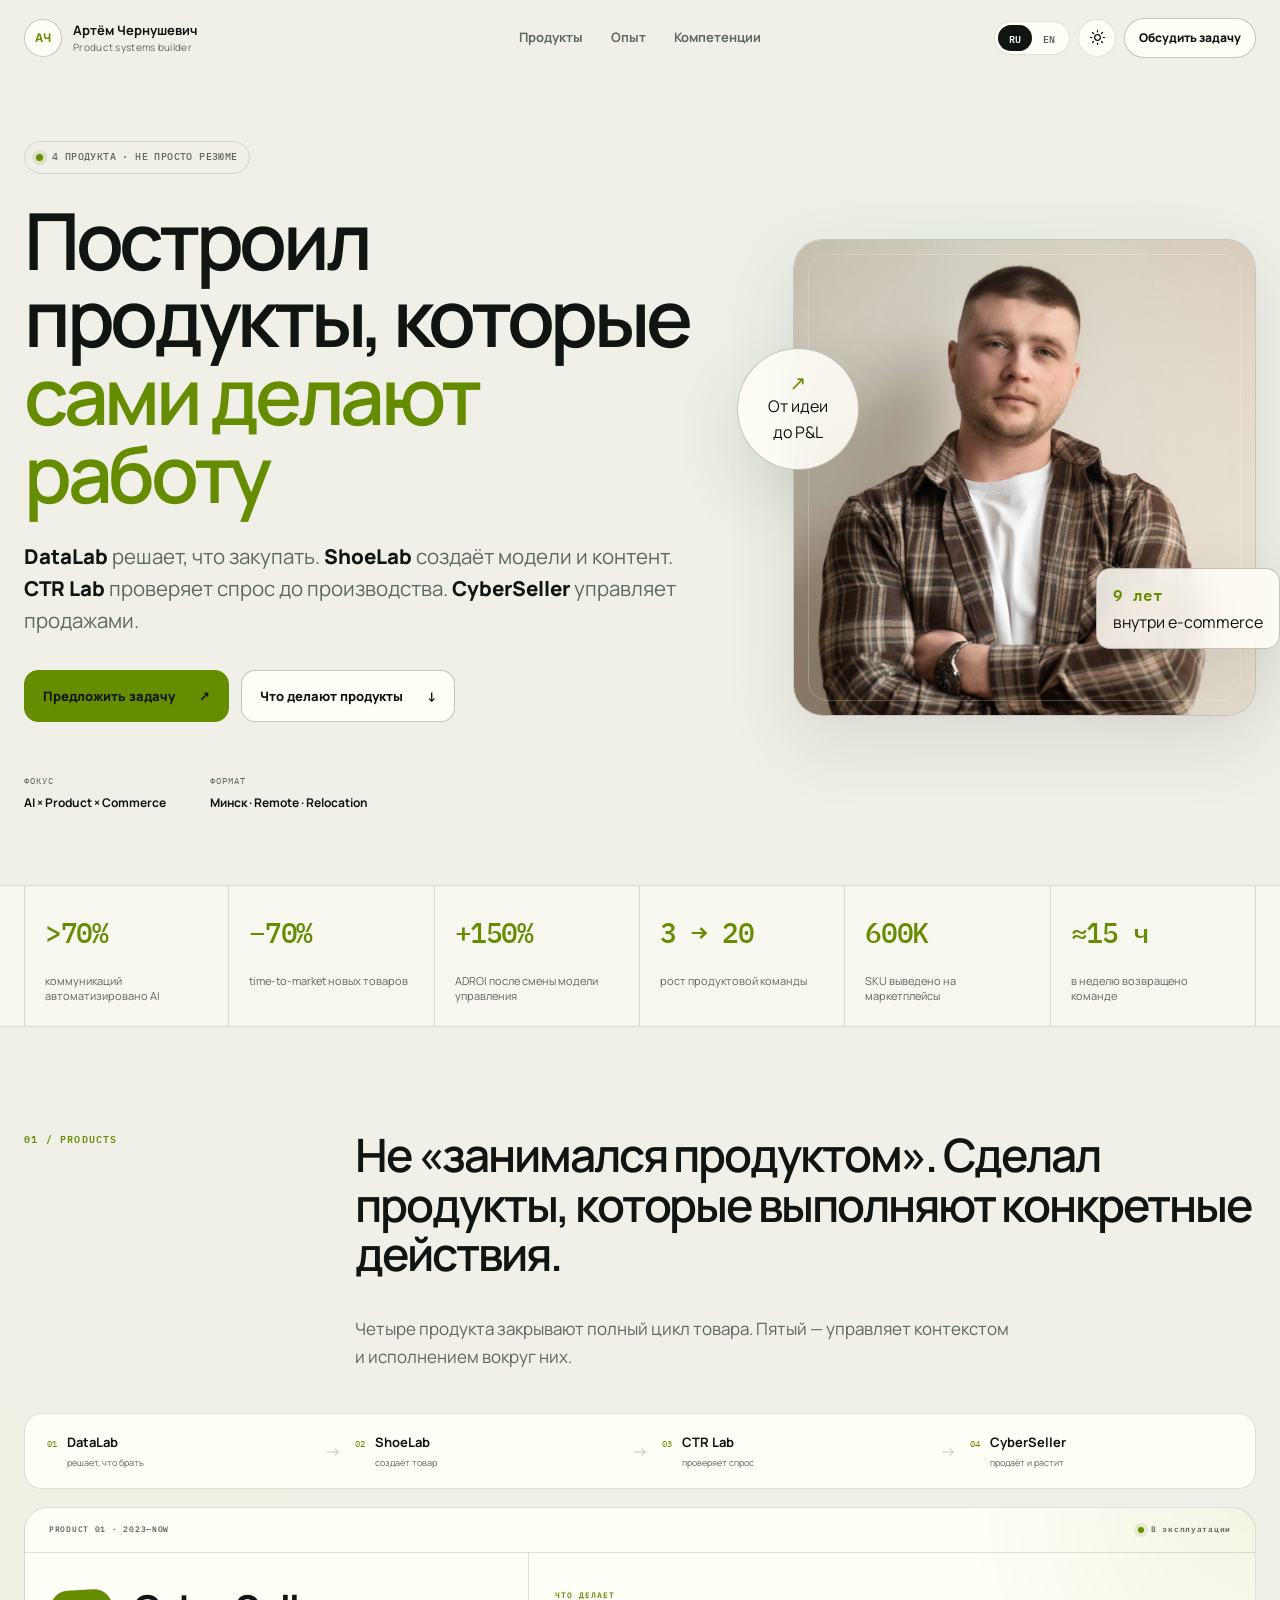
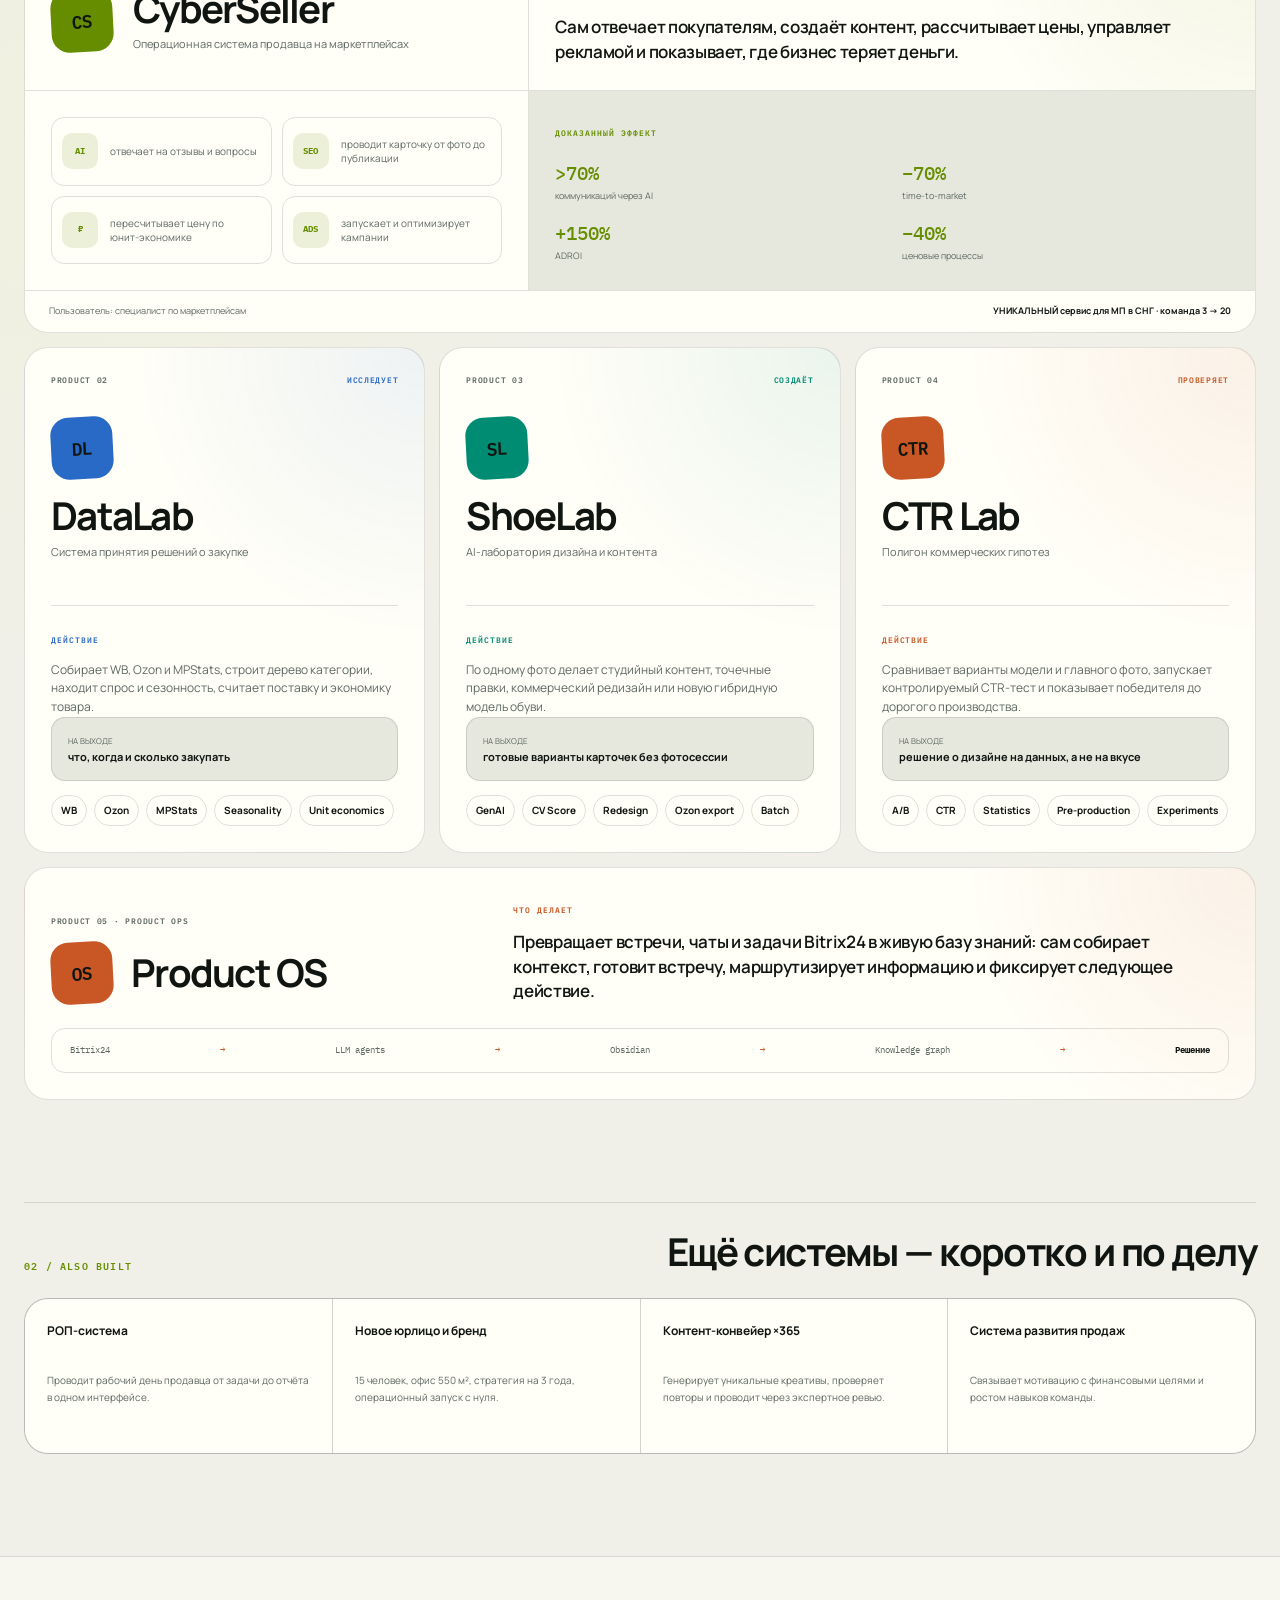
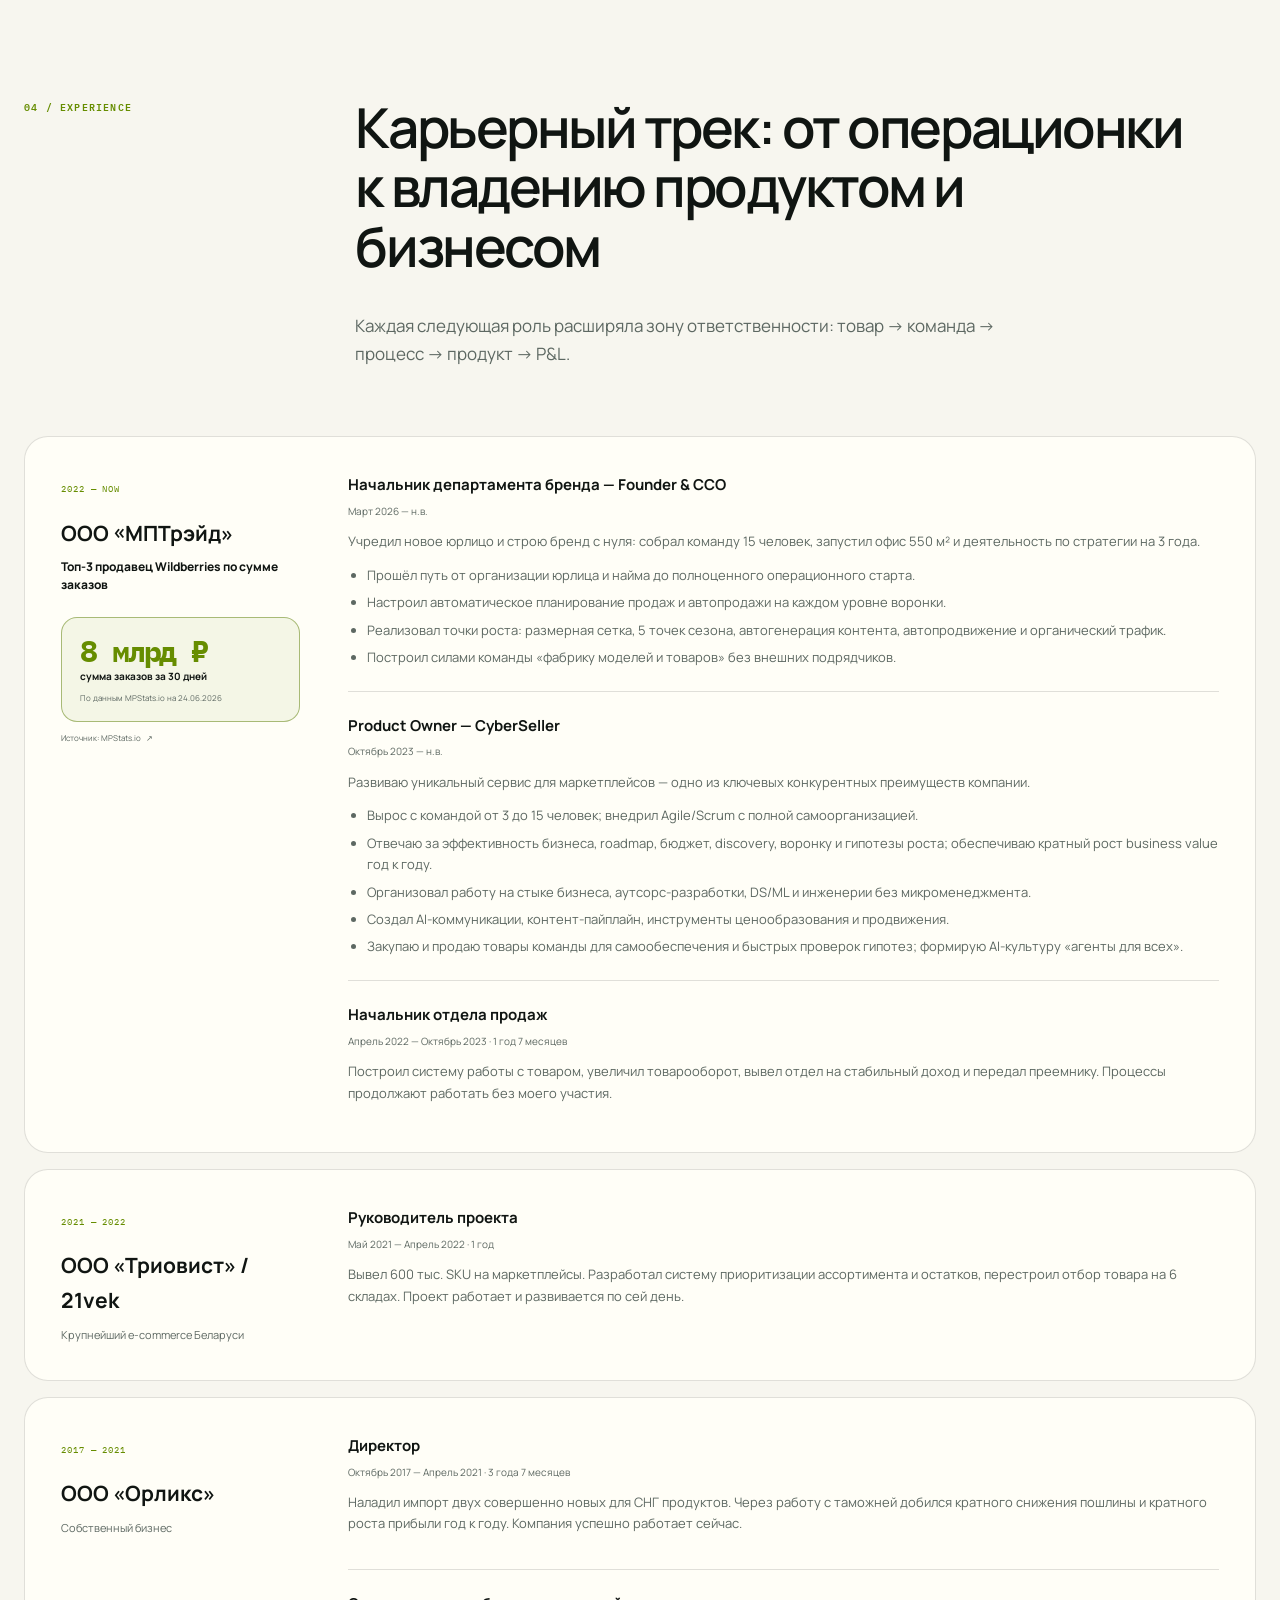
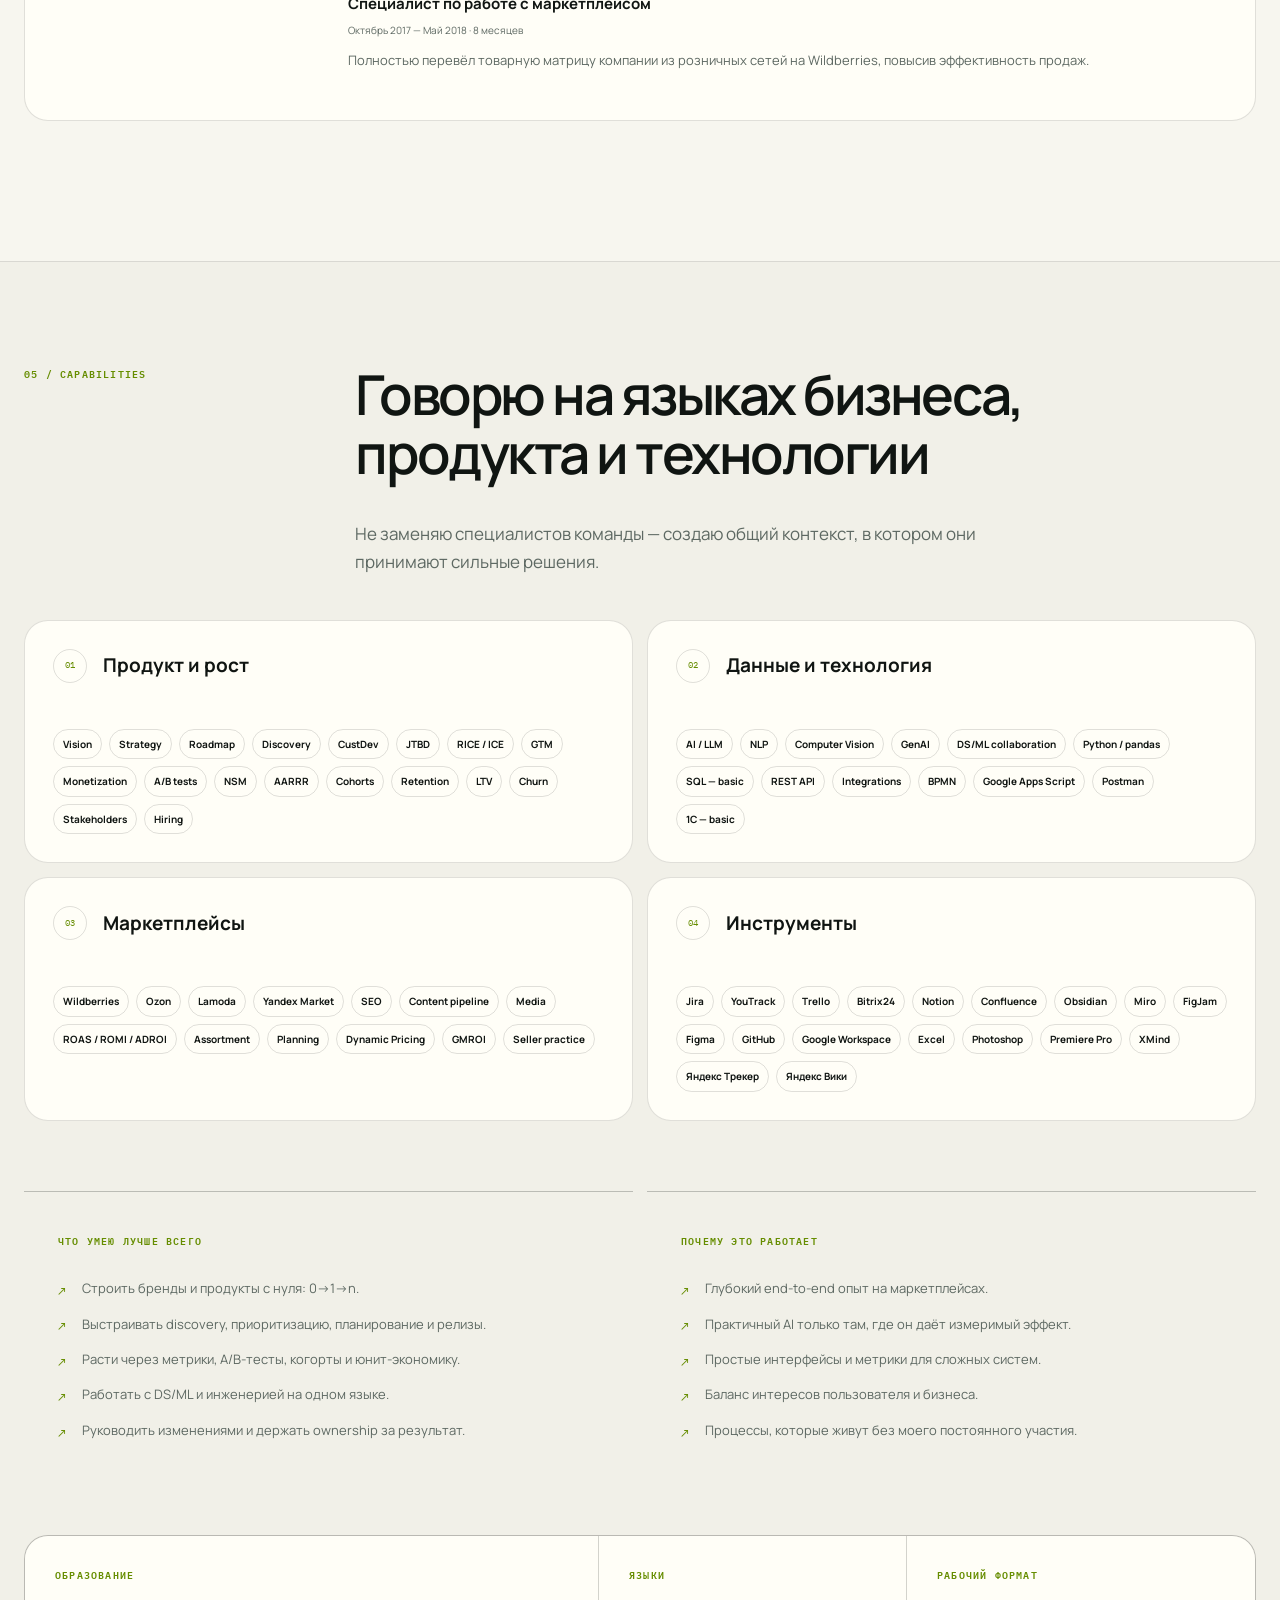
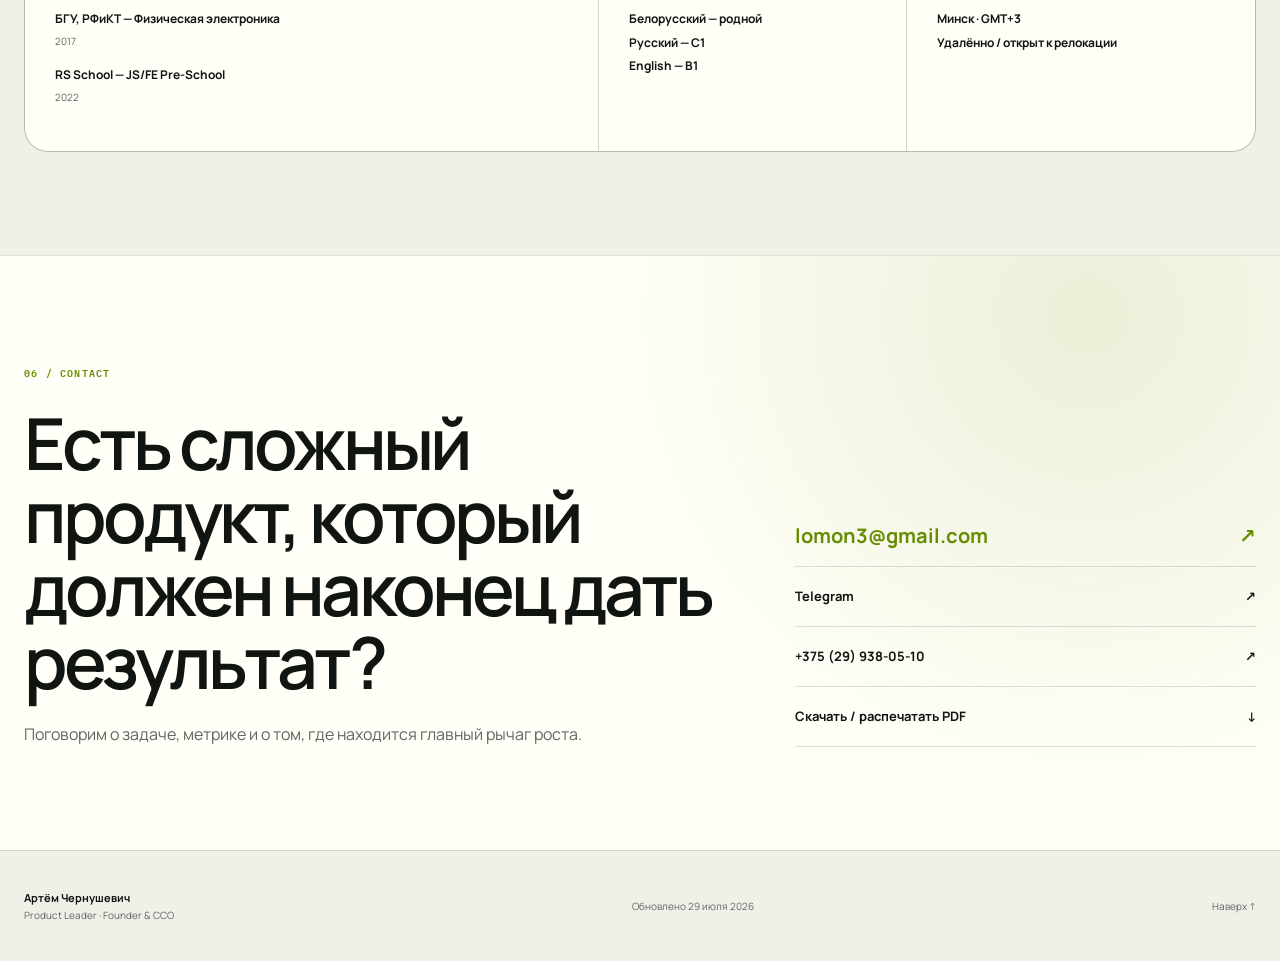
==== index.html @ 7a6d98fb "Update index.html" ====
<!doctype html>
<html lang="ru" itemscope itemtype="https://schema.org/Person">
<head>
  <meta charset="utf-8">
  <meta name="viewport" content="width=device-width, initial-scale=1">
  <meta name="theme-color" content="#0b100f">
  <link rel="icon" href="data:image/svg+xml,%3Csvg xmlns='http://www.w3.org/2000/svg' viewBox='0 0 64 64'%3E%3Crect width='64' height='64' rx='32' fill='%230b100f'/%3E%3Ctext x='32' y='39' text-anchor='middle' font-family='Arial' font-size='22' font-weight='700' fill='%23d7ff45'%3EAC%3C/text%3E%3C/svg%3E">
  <title>Артём Чернушевич — Product Leader · AI × e-commerce</title>
  <meta name="description" content="Создатель CyberSeller, DataLab, ShoeLab и CTR Lab — продуктов, которые исследуют спрос, создают товар, проверяют гипотезы и автоматизируют продажи на маркетплейсах.">
  <meta property="og:type" content="profile">
  <meta property="og:title" content="Артём Чернушевич — Product Leader · AI × e-commerce">
  <meta property="og:description" content="Четыре продукта закрывают цикл товара: исследование → дизайн → CTR-тест → автоматические продажи.">
  <meta property="og:image" content="https://lomon3.github.io/profile-portrait.jpg">
  <meta property="og:url" content="https://lomon3.github.io/">
  <link rel="preconnect" href="https://fonts.googleapis.com">
  <link rel="preconnect" href="https://fonts.gstatic.com" crossorigin>
  <link href="https://fonts.googleapis.com/css2?family=IBM+Plex+Mono:wght@400;500;600&amp;family=Manrope:wght@400;500;600;700;800&amp;display=swap" rel="stylesheet">
  <link rel="stylesheet" href="./styles.css">
  <script type="application/ld+json">
  {
    "@context": "https://schema.org",
    "@type": "Person",
    "name": "Артём Чернушевич",
    "url": "https://lomon3.github.io/",
    "image": "https://lomon3.github.io/profile-portrait.jpg",
    "jobTitle": "Product Leader, Founder \u0026 CCO",
    "email": "mailto:lomon3@gmail.com",
    "telephone": "+375299380510",
    "address": {"@type": "PostalAddress", "addressLocality": "Минск", "addressCountry": "BY"},
    "knowsAbout": ["Product Management", "e-commerce", "Marketplaces", "AI", "GenAI", "Dynamic Pricing", "Growth", "DS/ML", "Brand Management", "Product Operations"],
    "sameAs": ["https://t.me/ArChernushevich", "https://by.linkedin.com/in/artyom-chernushevich-39215917b"]
  }
  </script>
</head>
<body data-theme="dark" data-lang="ru">
  <div class="scroll-progress" id="scrollProgress" aria-hidden="true"></div>

  <header class="topbar">
    <nav class="nav shell" aria-label="Основная навигация">
      <a class="brand" href="#top" aria-label="Артём Чернушевич — наверх">
        <span class="brand-mark">АЧ</span>
        <span class="brand-copy">
          <strong>Артём Чернушевич</strong>
          <small>Product systems builder</small>
        </span>
      </a>

      <div class="nav-links">
        <a href="#cases"><span class="lang-ru">Продукты</span><span class="lang-en">Products</span></a>
        <a href="#experience"><span class="lang-ru">Опыт</span><span class="lang-en">Experience</span></a>
        <a href="#skills"><span class="lang-ru">Компетенции</span><span class="lang-en">Skills</span></a>
      </div>

      <div class="nav-actions">
        <div class="segmented" aria-label="Language">
          <button class="lang-button is-active" type="button" data-set-lang="ru" aria-pressed="true">RU</button>
          <button class="lang-button" type="button" data-set-lang="en" aria-pressed="false">EN</button>
        </div>
        <button class="icon-button" id="themeButton" type="button" aria-label="Переключить тему">
          <svg class="theme-sun" viewBox="0 0 24 24" aria-hidden="true"><circle cx="12" cy="12" r="4"/><path d="M12 2v2m0 16v2M4.93 4.93l1.42 1.42m11.3 11.3 1.42 1.42M2 12h2m16 0h2M4.93 19.07l1.42-1.42m11.3-11.3 1.42-1.42"/></svg>
          <svg class="theme-moon" viewBox="0 0 24 24" aria-hidden="true"><path d="M20.5 14.2A8.5 8.5 0 0 1 9.8 3.5 8.5 8.5 0 1 0 20.5 14.2Z"/></svg>
        </button>
        <a class="nav-cta" href="#contact">
          <span class="lang-ru">Обсудить задачу</span><span class="lang-en">Let’s talk</span>
        </a>
      </div>
    </nav>
  </header>

  <main id="top">
    <section class="hero shell">
      <div class="hero-copy reveal">
        <div class="eyebrow">
          <span class="status-dot" aria-hidden="true"></span>
          <span class="lang-ru">4 продукта · не просто резюме</span>
          <span class="lang-en">4 products · not just a résumé</span>
        </div>

        <h1>
          <span class="lang-ru">Построил продукты, которые <em>сами делают работу</em></span>
          <span class="lang-en">I built products that <em>do the work themselves</em></span>
        </h1>

        <p class="hero-lead lang-ru"><strong>DataLab</strong> решает, что закупать. <strong>ShoeLab</strong> создаёт модели и контент. <strong>CTR Lab</strong> проверяет спрос до производства. <strong>CyberSeller</strong> управляет продажами.</p>
        <p class="hero-lead lang-en"><strong>DataLab</strong> decides what to buy. <strong>ShoeLab</strong> creates products and content. <strong>CTR Lab</strong> validates demand before production. <strong>CyberSeller</strong> runs sales.</p>

        <div class="hero-actions">
          <a class="button button-primary" href="mailto:lomon3@gmail.com">
            <span class="lang-ru">Предложить задачу</span><span class="lang-en">Discuss an opportunity</span>
            <span aria-hidden="true">↗</span>
          </a>
          <a class="button button-ghost" href="#cases">
            <span class="lang-ru">Что делают продукты</span><span class="lang-en">What the products do</span>
            <span aria-hidden="true">↓</span>
          </a>
        </div>

        <div class="hero-facts">
          <div>
            <span class="fact-label lang-ru">Фокус</span><span class="fact-label lang-en">Focus</span>
            <strong>AI × Product × Commerce</strong>
          </div>
          <div>
            <span class="fact-label lang-ru">Формат</span><span class="fact-label lang-en">Format</span>
            <strong class="lang-ru">Минск · Remote · Relocation</strong>
            <strong class="lang-en">Minsk · Remote · Relocation</strong>
          </div>
        </div>
      </div>

      <aside class="hero-visual reveal">
        <div class="portrait-wrap">
          <img src="./profile-portrait.jpg" alt="Артём Чернушевич" width="1201" height="1800">
        </div>
        <div class="orbit-card orbit-card-one">
          <span class="orbit-icon">↗</span>
          <span class="lang-ru">От идеи<br>до P&amp;L</span>
          <span class="lang-en">From idea<br>to P&amp;L</span>
        </div>
        <div class="orbit-card orbit-card-two">
          <span class="orbit-value">9 лет</span>
          <span class="lang-ru">внутри e‑commerce</span>
          <span class="lang-en">inside e‑commerce</span>
        </div>
      </aside>
    </section>

    <section class="proof-strip" aria-label="Ключевые результаты">
      <div class="shell metrics-grid">
        <article class="metric reveal">
          <strong>&gt;70%</strong>
          <span class="lang-ru">коммуникаций автоматизировано AI</span>
          <span class="lang-en">communications automated with AI</span>
        </article>
        <article class="metric reveal">
          <strong>−70%</strong>
          <span class="lang-ru">time-to-market новых товаров</span>
          <span class="lang-en">new-product time-to-market</span>
        </article>
        <article class="metric reveal">
          <strong>+150%</strong>
          <span class="lang-ru">ADROI после смены модели управления</span>
          <span class="lang-en">ADROI after management redesign</span>
        </article>
        <article class="metric reveal">
          <strong>3 → 20</strong>
          <span class="lang-ru">рост продуктовой команды</span>
          <span class="lang-en">product team growth</span>
        </article>
        <article class="metric reveal">
          <strong>600K</strong>
          <span class="lang-ru">SKU выведено на маркетплейсы</span>
          <span class="lang-en">SKUs launched on marketplaces</span>
        </article>
        <article class="metric reveal">
          <strong>≈15 ч</strong>
          <span class="lang-ru">в неделю возвращено команде</span>
          <span class="lang-en">returned to the team every week</span>
        </article>
      </div>
    </section>

    <section class="section product-section shell" id="cases">
      <div class="section-intro section-intro-wide reveal">
        <span class="section-kicker">01 / PRODUCTS</span>
        <h2 class="lang-ru">Не «занимался продуктом». Сделал продукты, которые выполняют конкретные действия.</h2>
        <h2 class="lang-en">Not “worked on products.” Built products that perform specific actions.</h2>
        <p class="lang-ru">Четыре продукта закрывают полный цикл товара. Пятый — управляет контекстом и исполнением вокруг них.</p>
        <p class="lang-en">Four products cover the full product lifecycle. A fifth manages context and execution around them.</p>
      </div>

      <div class="product-pipeline reveal" aria-label="Цикл продуктов">
        <div><span>01</span><strong>DataLab</strong><small class="lang-ru">решает, что брать</small><small class="lang-en">decides what to buy</small></div>
        <i>→</i>
        <div><span>02</span><strong>ShoeLab</strong><small class="lang-ru">создаёт товар</small><small class="lang-en">creates the product</small></div>
        <i>→</i>
        <div><span>03</span><strong>CTR Lab</strong><small class="lang-ru">проверяет спрос</small><small class="lang-en">validates demand</small></div>
        <i>→</i>
        <div><span>04</span><strong>CyberSeller</strong><small class="lang-ru">продаёт и растит</small><small class="lang-en">sells and grows</small></div>
      </div>

      <div class="product-grid">
        <article class="product-card product-card-main reveal">
          <div class="product-topline">
            <span class="product-number">PRODUCT 01 · 2023—NOW</span>
            <span class="product-status"><i></i><span class="lang-ru">В эксплуатации</span><span class="lang-en">In production</span></span>
          </div>
          <div class="product-main-grid">
            <div class="product-heading">
              <div class="product-logo">CS</div>
              <div>
                <h3>CyberSeller</h3>
                <p class="lang-ru">Операционная система продавца на маркетплейсах</p>
                <p class="lang-en">Marketplace seller operating system</p>
              </div>
            </div>
            <div class="product-promise">
              <span class="product-label lang-ru">ЧТО ДЕЛАЕТ</span><span class="product-label lang-en">WHAT IT DOES</span>
              <p class="lang-ru">Сам отвечает покупателям, создаёт контент, рассчитывает цены, управляет рекламой и показывает, где бизнес теряет деньги.</p>
              <p class="lang-en">Answers customers, creates content, calculates prices, runs advertising and shows where the business loses money.</p>
            </div>
            <ul class="product-actions">
              <li><b>AI</b><span class="lang-ru">отвечает на отзывы и вопросы</span><span class="lang-en">answers reviews and questions</span></li>
              <li><b>SEO</b><span class="lang-ru">проводит карточку от фото до публикации</span><span class="lang-en">moves a listing from photo to publication</span></li>
              <li><b>₽</b><span class="lang-ru">пересчитывает цену по юнит‑экономике</span><span class="lang-en">recalculates price using unit economics</span></li>
              <li><b>ADS</b><span class="lang-ru">запускает и оптимизирует кампании</span><span class="lang-en">launches and optimizes campaigns</span></li>
            </ul>
            <div class="product-result">
              <span class="product-label lang-ru">ДОКАЗАННЫЙ ЭФФЕКТ</span><span class="product-label lang-en">PROVEN IMPACT</span>
              <div class="product-metrics">
                <div><strong>&gt;70%</strong><span class="lang-ru">коммуникаций через AI</span><span class="lang-en">communications via AI</span></div>
                <div><strong>−70%</strong><span>time-to-market</span></div>
                <div><strong>+150%</strong><span>ADROI</span></div>
                <div><strong>−40%</strong><span class="lang-ru">ценовые процессы</span><span class="lang-en">pricing workflow</span></div>
              </div>
            </div>
          </div>
          <footer class="product-footer">
            <span class="lang-ru">Пользователь: специалист по маркетплейсам</span><span class="lang-en">User: marketplace specialist</span>
            <strong class="lang-ru">УНИКАЛЬНЫЙ сервис для МП в СНГ · команда 3 → 20</strong><strong class="lang-en">#1 among CIS marketplace platforms · team 3 → 15</strong>
          </footer>
        </article>

        <article class="product-card product-card-lab reveal">
          <div class="product-topline"><span class="product-number">PRODUCT 02</span><span class="product-verb lang-ru">ИССЛЕДУЕТ</span><span class="product-verb lang-en">RESEARCHES</span></div>
          <div class="product-logo product-logo-data">DL</div>
          <h3>DataLab</h3>
          <p class="product-tagline lang-ru">Система принятия решений о закупке</p>
          <p class="product-tagline lang-en">Procurement decision system</p>
          <div class="product-does">
            <span class="product-label lang-ru">ДЕЙСТВИЕ</span><span class="product-label lang-en">ACTION</span>
            <p class="lang-ru">Собирает WB, Ozon и MPStats, строит дерево категории, находит спрос и сезонность, считает поставку и экономику товара.</p>
            <p class="lang-en">Collects WB, Ozon and MPStats data, maps the category tree, finds demand and seasonality, calculates supply and product economics.</p>
          </div>
          <div class="product-output"><span class="lang-ru">На выходе</span><span class="lang-en">Output</span><strong class="lang-ru">что, когда и сколько закупать</strong><strong class="lang-en">what, when and how much to buy</strong></div>
          <div class="chips"><span>WB</span><span>Ozon</span><span>MPStats</span><span>Seasonality</span><span>Unit economics</span></div>
        </article>

        <article class="product-card product-card-lab reveal">
          <div class="product-topline"><span class="product-number">PRODUCT 03</span><span class="product-verb lang-ru">СОЗДАЁТ</span><span class="product-verb lang-en">CREATES</span></div>
          <div class="product-logo product-logo-shoe">SL</div>
          <h3>ShoeLab</h3>
          <p class="product-tagline lang-ru">AI‑лаборатория дизайна и контента</p>
          <p class="product-tagline lang-en">AI design and content laboratory</p>
          <div class="product-does">
            <span class="product-label lang-ru">ДЕЙСТВИЕ</span><span class="product-label lang-en">ACTION</span>
            <p class="lang-ru">По одному фото делает студийный контент, точечные правки, коммерческий редизайн или новую гибридную модель обуви.</p>
            <p class="lang-en">Turns one photo into studio content, directed edits, a commercial redesign or a new hybrid footwear model.</p>
          </div>
          <div class="product-output"><span class="lang-ru">На выходе</span><span class="lang-en">Output</span><strong class="lang-ru">готовые варианты карточек без фотосессии</strong><strong class="lang-en">listing-ready variants without a photoshoot</strong></div>
          <div class="chips"><span>GenAI</span><span>CV Score</span><span>Redesign</span><span>Ozon export</span><span>Batch</span></div>
        </article>

        <article class="product-card product-card-lab reveal">
          <div class="product-topline"><span class="product-number">PRODUCT 04</span><span class="product-verb lang-ru">ПРОВЕРЯЕТ</span><span class="product-verb lang-en">VALIDATES</span></div>
          <div class="product-logo product-logo-ctr">CTR</div>
          <h3>CTR Lab</h3>
          <p class="product-tagline lang-ru">Полигон коммерческих гипотез</p>
          <p class="product-tagline lang-en">Commercial hypothesis proving ground</p>
          <div class="product-does">
            <span class="product-label lang-ru">ДЕЙСТВИЕ</span><span class="product-label lang-en">ACTION</span>
            <p class="lang-ru">Сравнивает варианты модели и главного фото, запускает контролируемый CTR‑тест и показывает победителя до дорогого производства.</p>
            <p class="lang-en">Compares product and hero-image variants, runs a controlled CTR test and identifies the winner before expensive production.</p>
          </div>
          <div class="product-output"><span class="lang-ru">На выходе</span><span class="lang-en">Output</span><strong class="lang-ru">решение о дизайне на данных, а не на вкусе</strong><strong class="lang-en">a data-backed design decision, not an opinion</strong></div>
          <div class="chips"><span>A/B</span><span>CTR</span><span>Statistics</span><span>Pre-production</span><span>Experiments</span></div>
        </article>

        <article class="product-card product-card-os reveal">
          <div class="product-os-heading">
            <div>
              <div class="product-topline"><span class="product-number">PRODUCT 05 · PRODUCT OPS</span></div>
              <div class="product-logo product-logo-os">OS</div>
              <h3>Product OS</h3>
            </div>
            <div class="product-promise">
              <span class="product-label lang-ru">ЧТО ДЕЛАЕТ</span><span class="product-label lang-en">WHAT IT DOES</span>
              <p class="lang-ru">Превращает встречи, чаты и задачи Bitrix24 в живую базу знаний: сам собирает контекст, готовит встречу, маршрутизирует информацию и фиксирует следующее действие.</p>
              <p class="lang-en">Turns meetings, chats and Bitrix24 tasks into a living knowledge base: gathers context, prepares meetings, routes information and captures the next action.</p>
            </div>
          </div>
          <div class="product-os-flow">
            <span>Bitrix24</span><i>→</i><span>LLM agents</span><i>→</i><span>Obsidian</span><i>→</i><span>Knowledge graph</span><i>→</i><strong class="lang-ru">Решение</strong><strong class="lang-en">Decision</strong>
          </div>
        </article>
      </div>
    </section>

    <section class="supporting-section">
      <div class="shell">
        <div class="supporting-heading reveal">
          <span class="section-kicker">02 / ALSO BUILT</span>
          <h2 class="lang-ru">Ещё системы — коротко и по делу</h2>
          <h2 class="lang-en">More systems — short and specific</h2>
        </div>
        <div class="supporting-grid">
          <article class="reveal"><strong class="lang-ru">РОП‑система</strong><strong class="lang-en">Sales Ops system</strong><p class="lang-ru">Проводит рабочий день продавца от задачи до отчёта в одном интерфейсе.</p><p class="lang-en">Runs a seller’s workday from task to report in one interface.</p></article>
          <article class="reveal"><strong class="lang-ru">Новое юрлицо и бренд</strong><strong class="lang-en">New entity and brand</strong><p class="lang-ru">15 человек, офис 550 м², стратегия на 3 года, операционный запуск с нуля.</p><p class="lang-en">15 people, 550 m² office, 3-year strategy, zero-to-one operational launch.</p></article>
          <article class="reveal"><strong class="lang-ru">Контент‑конвейер ×365</strong><strong class="lang-en">Content pipeline ×365</strong><p class="lang-ru">Генерирует уникальные креативы, проверяет повторы и проводит через экспертное ревью.</p><p class="lang-en">Generates unique creatives, checks repetition and routes them through expert review.</p></article>
          <article class="reveal"><strong class="lang-ru">Система развития продаж</strong><strong class="lang-en">Sales development system</strong><p class="lang-ru">Связывает мотивацию с финансовыми целями и ростом навыков команды.</p><p class="lang-en">Connects motivation to financial targets and team skill growth.</p></article>
        </div>
      </div>
    </section>

    <section class="section experience-section" id="experience">
      <div class="shell">
        <div class="section-intro reveal">
          <span class="section-kicker">04 / EXPERIENCE</span>
          <h2 class="lang-ru">Карьерный трек: от операционки к владению продуктом и бизнесом</h2>
          <h2 class="lang-en">Career path: from operations to product and business ownership</h2>
          <p class="lang-ru">Каждая следующая роль расширяла зону ответственности: товар → команда → процесс → продукт → P&amp;L.</p>
          <p class="lang-en">Each role expanded the ownership boundary: product → team → process → platform → P&amp;L.</p>
        </div>

        <div class="timeline">
          <article class="timeline-company reveal">
            <div class="timeline-meta">
              <span class="company-year">2022 — NOW</span>
              <h3>ООО «МПТрэйд»</h3>
              <p class="company-rank lang-ru">Топ‑3 продавец Wildberries по сумме заказов</p>
              <p class="company-rank lang-en">Top‑3 Wildberries seller by order value</p>
              <div class="company-scale">
                <strong>8 млрд ₽</strong>
                <span class="lang-ru">сумма заказов за 30 дней</span>
                <span class="lang-en">order value over 30 days</span>
                <small class="lang-ru">По данным MPStats.io на 24.06.2026</small>
                <small class="lang-en">According to MPStats.io as of Jun 24, 2026</small>
              </div>
              <a class="company-source" href="https://mpstats.io/wb/top-sellers" target="_blank" rel="noopener">
                <span class="lang-ru">Источник: MPStats.io</span>
                <span class="lang-en">Source: MPStats.io</span>
                <span aria-hidden="true">↗</span>
              </a>
            </div>
            <div class="timeline-roles">
              <article class="role">
                <header class="role-header">
                  <span><strong class="lang-ru">Начальник департамента бренда — Founder &amp; CCO</strong><strong class="lang-en">Head of Brand Department — Founder &amp; CCO</strong><small class="lang-ru">Март 2026 — н.в.</small><small class="lang-en">Mar 2026 — present</small></span>
                </header>
                <div class="role-content">
                  <p class="lang-ru">Учредил новое юрлицо и строю бренд с нуля: собрал команду 15 человек, запустил офис 550 м² и деятельность по стратегии на 3 года.</p>
                  <p class="lang-en">Founded a new legal entity and am building the brand from zero: assembled a 15-person team, launched a 550 m² office and operations under a 3-year strategy.</p>
                  <ul class="lang-ru">
                    <li>Прошёл путь от организации юрлица и найма до полноценного операционного старта.</li>
                    <li>Настроил автоматическое планирование продаж и автопродажи на каждом уровне воронки.</li>
                    <li>Реализовал точки роста: размерная сетка, 5 точек сезона, автогенерация контента, автопродвижение и органический трафик.</li>
                    <li>Построил силами команды «фабрику моделей и товаров» без внешних подрядчиков.</li>
                  </ul>
                  <ul class="lang-en">
                    <li>Covered the full journey from legal entity setup and hiring to operational launch.</li>
                    <li>Set up automated sales planning and auto-sales at every funnel level.</li>
                    <li>Delivered growth levers: size grid, 5 seasonal sales points, content auto-generation, auto-promotion and organic traffic.</li>
                    <li>Built an in-house “model and product factory” without external contractors.</li>
                  </ul>
                </div>
              </article>

              <article class="role">
                <header class="role-header">
                  <span><strong class="lang-ru">Product Owner — CyberSeller</strong><strong class="lang-en">Product Owner — CyberSeller</strong><small class="lang-ru">Октябрь 2023 — н.в.</small><small class="lang-en">Oct 2023 — present</small></span>
                </header>
                <div class="role-content">
                  <p class="lang-ru">Развиваю уникальный сервис для маркетплейсов — одно из ключевых конкурентных преимуществ компании.</p>
                  <p class="lang-en">Building a market-unique marketplace platform — one of the company’s core competitive advantages.</p>
                  <ul class="lang-ru">
                    <li>Вырос с командой от 3 до 15 человек; внедрил Agile/Scrum с полной самоорганизацией.</li>
                    <li>Отвечаю за эффективность бизнеса, roadmap, бюджет, discovery, воронку и гипотезы роста; обеспечиваю кратный рост business value год к году.</li>
                    <li>Организовал работу на стыке бизнеса, аутсорс-разработки, DS/ML и инженерии без микроменеджмента.</li>
                    <li>Создал AI-коммуникации, контент-пайплайн, инструменты ценообразования и продвижения.</li>
                    <li>Закупаю и продаю товары команды для самообеспечения и быстрых проверок гипотез; формирую AI-культуру «агенты для всех».</li>
                  </ul>
                  <ul class="lang-en">
                    <li>Grew with the team from 3 to 15; introduced fully self-organized Agile/Scrum.</li>
                    <li>Own business efficiency, roadmap, budget, discovery, funnel and growth hypotheses, delivering multiple-fold YoY business value growth.</li>
                    <li>Connected business, outsourced engineering and DS/ML without micromanagement.</li>
                    <li>Built AI communications, content pipeline, pricing and promotion tools.</li>
                    <li>Buy and sell the team’s own products for self-sufficiency and rapid validation; drive an “agents for everyone” AI culture.</li>
                  </ul>
                </div>
              </article>

              <article class="role">
                <header class="role-header">
                  <span><strong class="lang-ru">Начальник отдела продаж</strong><strong class="lang-en">Head of Sales</strong><small class="lang-ru">Апрель 2022 — Октябрь 2023 · 1 год 7 месяцев</small><small class="lang-en">Apr 2022 — Oct 2023 · 1 yr 7 mo</small></span>
                </header>
                <div class="role-content">
                  <p class="lang-ru">Построил систему работы с товаром, увеличил товарооборот, вывел отдел на стабильный доход и передал преемнику. Процессы продолжают работать без моего участия.</p>
                  <p class="lang-en">Built the team’s product operating system, increased turnover, stabilized income and handed it to a successor. The processes continue without me.</p>
                </div>
              </article>
            </div>
          </article>

          <article class="timeline-company reveal">
            <div class="timeline-meta">
              <span class="company-year">2021 — 2022</span>
              <h3>ООО «Триовист» / 21vek</h3>
              <p class="lang-ru">Крупнейший e‑commerce Беларуси</p>
              <p class="lang-en">Belarus’ largest e-commerce player</p>
            </div>
            <div class="timeline-roles">
              <article class="role">
                <header class="role-header">
                  <span><strong class="lang-ru">Руководитель проекта</strong><strong class="lang-en">Project Lead</strong><small class="lang-ru">Май 2021 — Апрель 2022 · 1 год</small><small class="lang-en">May 2021 — Apr 2022 · 1 yr</small></span>
                </header>
                <div class="role-content">
                  <p class="lang-ru">Вывел 600 тыс. SKU на маркетплейсы. Разработал систему приоритизации ассортимента и остатков, перестроил отбор товара на 6 складах. Проект работает и развивается по сей день.</p>
                  <p class="lang-en">Launched 600K SKUs onto marketplaces. Built assortment and inventory prioritization and redesigned picking across 6 warehouses. The project still operates and evolves today.</p>
                </div>
              </article>
            </div>
          </article>

          <article class="timeline-company reveal">
            <div class="timeline-meta">
              <span class="company-year">2017 — 2021</span>
              <h3>ООО «Орликс»</h3>
              <p class="lang-ru">Собственный бизнес</p>
              <p class="lang-en">Own business</p>
            </div>
            <div class="timeline-roles">
              <article class="role">
                <header class="role-header">
                  <span><strong class="lang-ru">Директор</strong><strong class="lang-en">Director</strong><small class="lang-ru">Октябрь 2017 — Апрель 2021 · 3 года 7 месяцев</small><small class="lang-en">Oct 2017 — Apr 2021 · 3 yrs 7 mo</small></span>
                </header>
                <div class="role-content">
                  <p class="lang-ru">Наладил импорт двух совершенно новых для СНГ продуктов. Через работу с таможней добился кратного снижения пошлины и кратного роста прибыли год к году. Компания успешно работает сейчас.</p>
                  <p class="lang-en">Set up import of two products entirely new to the CIS. Through customs work, achieved a multi-fold tariff reduction and multi-fold YoY profit growth. The company still operates successfully.</p>
                </div>
              </article>
              <article class="role">
                <header class="role-header">
                  <span><strong class="lang-ru">Специалист по работе с маркетплейсом</strong><strong class="lang-en">Marketplace Specialist</strong><small class="lang-ru">Октябрь 2017 — Май 2018 · 8 месяцев</small><small class="lang-en">Oct 2017 — May 2018 · 8 mo</small></span>
                </header>
                <div class="role-content">
                  <p class="lang-ru">Полностью перевёл товарную матрицу компании из розничных сетей на Wildberries, повысив эффективность продаж.</p>
                  <p class="lang-en">Moved the company’s entire product matrix from retail chains to Wildberries, improving sales efficiency.</p>
                </div>
              </article>
            </div>
          </article>
        </div>
      </div>
    </section>

    <section class="section shell" id="skills">
      <div class="section-intro reveal">
        <span class="section-kicker">05 / CAPABILITIES</span>
        <h2 class="lang-ru">Говорю на языках бизнеса, продукта и технологии</h2>
        <h2 class="lang-en">Fluent across business, product and technology</h2>
        <p class="lang-ru">Не заменяю специалистов команды — создаю общий контекст, в котором они принимают сильные решения.</p>
        <p class="lang-en">I do not replace domain specialists — I create the shared context in which they make stronger decisions.</p>
      </div>

      <div class="skills-grid">
        <article class="skill-card reveal">
          <div class="skill-heading"><span>01</span><h3 class="lang-ru">Продукт и рост</h3><h3 class="lang-en">Product &amp; growth</h3></div>
          <div class="chips"><span>Vision</span><span>Strategy</span><span>Roadmap</span><span>Discovery</span><span>CustDev</span><span>JTBD</span><span>RICE / ICE</span><span>GTM</span><span>Monetization</span><span>A/B tests</span><span>NSM</span><span>AARRR</span><span>Cohorts</span><span>Retention</span><span>LTV</span><span>Churn</span><span>Stakeholders</span><span>Hiring</span></div>
        </article>
        <article class="skill-card reveal">
          <div class="skill-heading"><span>02</span><h3 class="lang-ru">Данные и технология</h3><h3 class="lang-en">Data &amp; technology</h3></div>
          <div class="chips"><span>AI / LLM</span><span>NLP</span><span>Computer Vision</span><span>GenAI</span><span>DS/ML collaboration</span><span>Python / pandas</span><span>SQL — basic</span><span>REST API</span><span>Integrations</span><span>BPMN</span><span>Google Apps Script</span><span>Postman</span><span>1C — basic</span></div>
        </article>
        <article class="skill-card reveal">
          <div class="skill-heading"><span>03</span><h3 class="lang-ru">Маркетплейсы</h3><h3 class="lang-en">Marketplaces</h3></div>
          <div class="chips"><span>Wildberries</span><span>Ozon</span><span>Lamoda</span><span>Yandex Market</span><span>SEO</span><span>Content pipeline</span><span>Media</span><span>ROAS / ROMI / ADROI</span><span>Assortment</span><span>Planning</span><span>Dynamic Pricing</span><span>GMROI</span><span>Seller practice</span></div>
        </article>
        <article class="skill-card reveal">
          <div class="skill-heading"><span>04</span><h3 class="lang-ru">Инструменты</h3><h3 class="lang-en">Toolbox</h3></div>
          <div class="chips"><span>Jira</span><span>YouTrack</span><span>Trello</span><span>Bitrix24</span><span>Notion</span><span>Confluence</span><span>Obsidian</span><span>Miro</span><span>FigJam</span><span>Figma</span><span>GitHub</span><span>Google Workspace</span><span>Excel</span><span>Photoshop</span><span>Premiere Pro</span><span>XMind</span><span>Яндекс Трекер</span><span>Яндекс Вики</span></div>
        </article>
      </div>

      <div class="profile-grid">
        <article class="profile-card reveal">
          <span class="section-kicker lang-ru">ЧТО УМЕЮ ЛУЧШЕ ВСЕГО</span><span class="section-kicker lang-en">WHAT I DO BEST</span>
          <ul class="check-list">
            <li class="lang-ru">Строить бренды и продукты с нуля: 0→1→n.</li><li class="lang-en">Build brands and products from zero: 0→1→n.</li>
            <li class="lang-ru">Выстраивать discovery, приоритизацию, планирование и релизы.</li><li class="lang-en">Shape discovery, prioritization, planning and releases.</li>
            <li class="lang-ru">Расти через метрики, A/B‑тесты, когорты и юнит‑экономику.</li><li class="lang-en">Grow through metrics, A/B tests, cohorts and unit economics.</li>
            <li class="lang-ru">Работать с DS/ML и инженерией на одном языке.</li><li class="lang-en">Work with DS/ML and engineering in a shared language.</li>
            <li class="lang-ru">Руководить изменениями и держать ownership за результат.</li><li class="lang-en">Lead change and retain ownership for outcomes.</li>
          </ul>
        </article>
        <article class="profile-card reveal">
          <span class="section-kicker lang-ru">ПОЧЕМУ ЭТО РАБОТАЕТ</span><span class="section-kicker lang-en">WHY IT WORKS</span>
          <ul class="check-list">
            <li class="lang-ru">Глубокий end-to-end опыт на маркетплейсах.</li><li class="lang-en">Deep end-to-end marketplace expertise.</li>
            <li class="lang-ru">Практичный AI только там, где он даёт измеримый эффект.</li><li class="lang-en">Pragmatic AI only where it creates measurable impact.</li>
            <li class="lang-ru">Простые интерфейсы и метрики для сложных систем.</li><li class="lang-en">Simple interfaces and metrics for complex systems.</li>
            <li class="lang-ru">Баланс интересов пользователя и бизнеса.</li><li class="lang-en">Balance between user and business value.</li>
            <li class="lang-ru">Процессы, которые живут без моего постоянного участия.</li><li class="lang-en">Processes that keep running without my constant presence.</li>
          </ul>
        </article>
      </div>

      <div class="credentials reveal">
        <div>
          <span class="section-kicker lang-ru">ОБРАЗОВАНИЕ</span><span class="section-kicker lang-en">EDUCATION</span>
          <strong class="lang-ru">БГУ, РФиКТ — Физическая электроника</strong><strong class="lang-en">BSU, Radiophysics &amp; Computer Technologies — Physical Electronics</strong>
          <small>2017</small>
          <strong>RS School — JS/FE Pre‑School</strong>
          <small>2022</small>
        </div>
        <div>
          <span class="section-kicker lang-ru">ЯЗЫКИ</span><span class="section-kicker lang-en">LANGUAGES</span>
          <strong class="lang-ru">Белорусский — родной</strong><strong class="lang-en">Belarusian — native</strong>
          <strong class="lang-ru">Русский — C1</strong><strong class="lang-en">Russian — C1</strong>
          <strong>English — B1</strong>
        </div>
        <div>
          <span class="section-kicker lang-ru">РАБОЧИЙ ФОРМАТ</span><span class="section-kicker lang-en">WORK SETUP</span>
          <strong class="lang-ru">Минск · GMT+3</strong><strong class="lang-en">Minsk · GMT+3</strong>
          <strong class="lang-ru">Удалённо / открыт к релокации</strong><strong class="lang-en">Remote / open to relocation</strong>
        </div>
      </div>
    </section>

    <section class="contact-section" id="contact">
      <div class="shell contact-grid">
        <div class="contact-copy reveal">
          <span class="section-kicker">06 / CONTACT</span>
          <h2 class="lang-ru">Есть сложный продукт, который должен наконец дать результат?</h2>
          <h2 class="lang-en">Have a complex product that finally needs to deliver?</h2>
          <p class="lang-ru">Поговорим о задаче, метрике и о том, где находится главный рычаг роста.</p>
          <p class="lang-en">Let’s talk about the challenge, the metric and where the highest-leverage move is hiding.</p>
        </div>
        <div class="contact-actions reveal">
          <a class="contact-link contact-link-primary" href="mailto:lomon3@gmail.com"><span>lomon3@gmail.com</span><i>↗</i></a>
          <a class="contact-link" href="https://t.me/ArChernushevich" target="_blank" rel="noopener"><span>Telegram</span><i>↗</i></a>
          <a class="contact-link" href="tel:+375299380510"><span>+375 (29) 938‑05‑10</span><i>↗</i></a>
          <button class="contact-link print-button" type="button" id="printButton"><span class="lang-ru">Скачать / распечатать PDF</span><span class="lang-en">Download / print PDF</span><i>↓</i></button>
        </div>
      </div>
    </section>
  </main>

  <footer class="footer">
    <div class="shell">
      <div>
        <strong>Артём Чернушевич</strong>
        <span>Product Leader · Founder &amp; CCO</span>
      </div>
      <p class="lang-ru">Обновлено 29 июля 2026</p>
      <p class="lang-en">Updated July 29, 2026</p>
      <a href="#top"><span class="lang-ru">Наверх</span><span class="lang-en">Back to top</span> ↑</a>
    </div>
  </footer>

  <script src="./script.js"></script>
</body>
</html>
---- styles.css ----
:root {
  --bg: #0b100f;
  --bg-elevated: #101715;
  --surface: #141d1a;
  --surface-soft: #18221f;
  --text: #f3f4ec;
  --muted: #99a59e;
  --line: rgba(243, 244, 236, 0.13);
  --line-strong: rgba(243, 244, 236, 0.23);
  --acid: #d7ff45;
  --mint: #78e6ca;
  --orange: #ffb28f;
  --blue: #8dbbff;
  --shadow: 0 32px 80px rgba(0, 0, 0, 0.28);
  --shell: 1240px;
  --radius: 24px;
  --ease: cubic-bezier(0.22, 1, 0.36, 1);
}

[data-theme="light"] {
  --bg: #f1f0e8;
  --bg-elevated: #f7f6ef;
  --surface: #fffef7;
  --surface-soft: #e7e8dd;
  --text: #101512;
  --muted: #5d6862;
  --line: rgba(16, 21, 18, 0.13);
  --line-strong: rgba(16, 21, 18, 0.24);
  --acid: #668d00;
  --mint: #008c73;
  --orange: #c85725;
  --blue: #286ac6;
  --shadow: 0 28px 70px rgba(50, 59, 53, 0.12);
}

*,
*::before,
*::after {
  box-sizing: border-box;
}

html {
  scroll-behavior: smooth;
  scroll-padding-top: 96px;
  background: var(--bg);
}

body {
  margin: 0;
  min-width: 320px;
  background:
    radial-gradient(circle at 76% 5%, rgba(120, 230, 202, 0.08), transparent 25rem),
    radial-gradient(circle at 5% 24%, rgba(215, 255, 69, 0.05), transparent 32rem),
    var(--bg);
  color: var(--text);
  font-family: "Manrope", system-ui, sans-serif;
  font-size: 16px;
  line-height: 1.65;
  text-rendering: optimizeLegibility;
  -webkit-font-smoothing: antialiased;
  transition: background-color 0.25s ease, color 0.25s ease;
}

body::before {
  position: fixed;
  z-index: -1;
  inset: 0;
  content: "";
  pointer-events: none;
  opacity: 0.055;
  background-image: url("data:image/svg+xml,%3Csvg viewBox='0 0 160 160' xmlns='http://www.w3.org/2000/svg'%3E%3Cfilter id='n'%3E%3CfeTurbulence type='fractalNoise' baseFrequency='.9' numOctaves='3' stitchTiles='stitch'/%3E%3C/filter%3E%3Crect width='100%25' height='100%25' filter='url(%23n)' opacity='.75'/%3E%3C/svg%3E");
}

a {
  color: inherit;
  text-decoration: none;
}

button {
  color: inherit;
  font: inherit;
}

img {
  display: block;
  max-width: 100%;
}

h1,
h2,
h3,
p {
  margin-top: 0;
}

.shell {
  width: min(calc(100% - 48px), var(--shell));
  margin-inline: auto;
}

.mono,
.section-kicker,
.case-index,
.case-label,
.case-overline,
.company-year {
  font-family: "IBM Plex Mono", ui-monospace, monospace;
}

.lang-en {
  display: none !important;
}

body[data-lang="en"] .lang-ru {
  display: none !important;
}

body[data-lang="en"] .lang-en {
  display: revert !important;
}

.scroll-progress {
  position: fixed;
  z-index: 1000;
  top: 0;
  left: 0;
  width: 0;
  height: 3px;
  background: linear-gradient(90deg, var(--acid), var(--mint));
  box-shadow: 0 0 18px var(--acid);
}

.topbar {
  position: sticky;
  z-index: 100;
  top: 0;
  border-bottom: 1px solid transparent;
  background: color-mix(in srgb, var(--bg) 78%, transparent);
  backdrop-filter: blur(20px) saturate(130%);
  -webkit-backdrop-filter: blur(20px) saturate(130%);
  transition: border-color 0.2s ease, box-shadow 0.2s ease;
}

.topbar.is-scrolled {
  border-color: var(--line);
  box-shadow: 0 8px 30px rgba(0, 0, 0, 0.08);
}

.nav {
  display: grid;
  grid-template-columns: 1fr auto 1fr;
  align-items: center;
  min-height: 76px;
  gap: 24px;
}

.brand {
  display: inline-flex;
  align-items: center;
  justify-self: start;
  gap: 11px;
}

.brand-mark {
  display: grid;
  width: 38px;
  height: 38px;
  place-items: center;
  border: 1px solid var(--line-strong);
  border-radius: 50%;
  background: var(--surface);
  color: var(--acid);
  font-size: 12px;
  font-weight: 800;
}

.brand-copy {
  display: grid;
  line-height: 1.15;
}

.brand-copy strong {
  font-size: 13px;
}

.brand-copy small {
  margin-top: 4px;
  color: var(--muted);
  font-size: 10px;
  letter-spacing: 0.03em;
}

.nav-links {
  display: flex;
  align-items: center;
  justify-content: center;
  gap: 28px;
  color: var(--muted);
  font-size: 13px;
  font-weight: 700;
}

.nav-links a,
.footer a {
  transition: color 0.2s ease;
}

.nav-links a:hover,
.footer a:hover {
  color: var(--text);
}

.nav-actions {
  display: flex;
  align-items: center;
  justify-self: end;
  gap: 8px;
}

.segmented {
  display: flex;
  padding: 3px;
  border: 1px solid var(--line);
  border-radius: 999px;
  background: var(--surface);
}

.lang-button {
  min-width: 34px;
  padding: 5px 8px;
  border: 0;
  border-radius: 999px;
  background: transparent;
  color: var(--muted);
  cursor: pointer;
  font-family: "IBM Plex Mono", monospace;
  font-size: 10px;
  font-weight: 600;
}

.lang-button.is-active {
  background: var(--text);
  color: var(--bg);
}

.icon-button {
  display: grid;
  width: 38px;
  height: 38px;
  padding: 9px;
  place-items: center;
  border: 1px solid var(--line);
  border-radius: 50%;
  background: var(--surface);
  cursor: pointer;
}

.icon-button svg {
  width: 17px;
  fill: none;
  stroke: currentColor;
  stroke-linecap: round;
  stroke-linejoin: round;
  stroke-width: 1.7;
}

.theme-sun {
  display: none;
}

[data-theme="light"] .theme-sun {
  display: block;
}

[data-theme="light"] .theme-moon {
  display: none;
}

.nav-cta {
  padding: 9px 14px;
  border: 1px solid var(--line-strong);
  border-radius: 999px;
  background: var(--surface);
  font-size: 12px;
  font-weight: 800;
  transition: background 0.2s ease, color 0.2s ease, transform 0.2s ease;
}

.nav-cta:hover {
  background: var(--acid);
  color: #11160f;
  transform: translateY(-1px);
}

.hero {
  display: grid;
  grid-template-columns: minmax(0, 1.18fr) minmax(360px, 0.82fr);
  align-items: center;
  gap: clamp(48px, 8vw, 110px);
  min-height: auto;
  padding-block: 64px 72px;
}

.hero-copy {
  max-width: 750px;
}

.eyebrow {
  display: inline-flex;
  align-items: center;
  gap: 9px;
  margin-bottom: 28px;
  padding: 7px 11px;
  border: 1px solid var(--line);
  border-radius: 999px;
  color: var(--muted);
  font-family: "IBM Plex Mono", monospace;
  font-size: 10px;
  font-weight: 500;
  letter-spacing: 0.04em;
  text-transform: uppercase;
}

.status-dot {
  width: 7px;
  height: 7px;
  border-radius: 50%;
  background: var(--acid);
  box-shadow: 0 0 0 4px color-mix(in srgb, var(--acid) 14%, transparent);
}

.hero h1 {
  margin-bottom: 28px;
  font-size: clamp(44px, 6.15vw, 86px);
  font-weight: 600;
  letter-spacing: -0.055em;
  line-height: 0.99;
}

.hero h1 em {
  color: var(--acid);
  font-style: normal;
}

.hero-lead {
  max-width: 680px;
  margin-bottom: 34px;
  color: var(--muted);
  font-size: clamp(17px, 1.6vw, 21px);
  line-height: 1.55;
}

.hero-lead strong {
  color: var(--text);
  font-weight: 800;
}

.hero-actions {
  display: flex;
  flex-wrap: wrap;
  gap: 12px;
  margin-bottom: 52px;
}

.button {
  display: inline-flex;
  align-items: center;
  justify-content: space-between;
  gap: 24px;
  min-height: 52px;
  padding: 13px 18px;
  border: 1px solid var(--line-strong);
  border-radius: 14px;
  font-size: 13px;
  font-weight: 800;
  transition: transform 0.25s var(--ease), background 0.25s ease, border-color 0.25s ease;
}

.button:hover {
  transform: translateY(-3px);
}

.button-primary {
  min-width: 205px;
  border-color: var(--acid);
  background: var(--acid);
  color: #12160f;
}

.button-ghost {
  min-width: 178px;
  background: var(--surface);
}

.button-ghost:hover {
  border-color: var(--acid);
}

.hero-facts {
  display: flex;
  gap: 44px;
}

.hero-facts > div {
  display: grid;
  gap: 4px;
}

.fact-label {
  color: var(--muted);
  font-family: "IBM Plex Mono", monospace;
  font-size: 9px;
  letter-spacing: 0.12em;
  text-transform: uppercase;
}

.hero-facts strong {
  font-size: 12px;
}

.hero-visual {
  position: relative;
  width: min(100%, 470px);
  justify-self: end;
}

.portrait-wrap {
  position: relative;
  overflow: hidden;
  aspect-ratio: 1 / 1.03;
  border: 1px solid var(--line-strong);
  border-radius: 30px;
  background: var(--surface);
  box-shadow: var(--shadow);
}

.portrait-wrap::after {
  position: absolute;
  inset: 14px;
  border: 1px solid rgba(255, 255, 255, 0.22);
  border-radius: 20px;
  content: "";
  pointer-events: none;
}

.portrait-wrap img {
  width: 100%;
  height: 100%;
  object-fit: cover;
  object-position: 50% 12%;
  filter: saturate(0.92) contrast(1.02);
  transform: scale(1.1);
  transform-origin: 50% 20%;
}

.portrait-gradient {
  position: absolute;
  inset: 45% 0 0;
  background: linear-gradient(transparent, rgba(5, 9, 8, 0.9));
}

.portrait-caption {
  position: absolute;
  z-index: 2;
  right: 34px;
  bottom: 30px;
  left: 34px;
  display: flex;
  align-items: flex-end;
  justify-content: space-between;
  gap: 16px;
  color: #f5f5ef;
}

.portrait-caption span {
  color: var(--acid);
  font-size: 10px;
}

.portrait-caption strong {
  max-width: 160px;
  font-size: 13px;
  text-align: right;
}

.orbit-card {
  position: absolute;
  z-index: 3;
  display: grid;
  border: 1px solid var(--line-strong);
  background: color-mix(in srgb, var(--surface) 86%, transparent);
  box-shadow: var(--shadow);
  backdrop-filter: blur(16px);
}

.orbit-card-one {
  top: 23%;
  left: -56px;
  width: 122px;
  height: 122px;
  padding: 17px;
  border-radius: 50%;
  place-content: center;
  text-align: center;
}

.orbit-icon {
  color: var(--acid);
  font-size: 20px;
  line-height: 1;
}

.orbit-card-one > span:last-child {
  margin-top: 5px;
  font-size: 11px;
  font-weight: 800;
  line-height: 1.3;
}

.orbit-card-two {
  right: -24px;
  bottom: 14%;
  padding: 13px 16px;
  border-radius: 14px;
}

.orbit-value {
  color: var(--acid);
  font-family: "IBM Plex Mono", monospace;
  font-size: 16px;
  font-weight: 600;
}

.orbit-card-two > span:last-child {
  color: var(--muted);
  font-size: 9px;
}

.proof-strip {
  border-block: 1px solid var(--line);
  background: var(--bg-elevated);
}

.metrics-grid {
  display: grid;
  grid-template-columns: repeat(6, 1fr);
}

.metric {
  display: grid;
  align-content: start;
  min-height: 138px;
  padding: 24px 20px 22px;
  border-right: 1px solid var(--line);
}

.metric:first-child {
  border-left: 1px solid var(--line);
}

.metric strong {
  margin-bottom: 16px;
  color: var(--acid);
  font-family: "IBM Plex Mono", monospace;
  font-size: clamp(22px, 2.2vw, 32px);
  font-weight: 500;
  letter-spacing: -0.05em;
}

.metric span {
  color: var(--muted);
  font-size: 11px;
  line-height: 1.45;
}

.section {
  padding-block: clamp(100px, 11vw, 160px);
}

.section-intro {
  display: grid;
  grid-template-columns: minmax(150px, 0.42fr) minmax(0, 1.28fr);
  gap: 36px;
  margin-bottom: 68px;
}

.section-intro .section-kicker {
  grid-row: 1 / span 2;
}

.section-intro h2 {
  max-width: 850px;
  margin-bottom: 0;
  font-size: clamp(34px, 4.3vw, 60px);
  font-weight: 600;
  letter-spacing: -0.045em;
  line-height: 1.08;
}

.section-intro p {
  max-width: 660px;
  margin: 0;
  color: var(--muted);
  font-size: 17px;
}

.section-intro-wide h2 {
  max-width: 950px;
}

.section-kicker {
  color: var(--acid);
  font-size: 10px;
  font-weight: 600;
  letter-spacing: 0.12em;
}

.value-grid {
  display: grid;
  grid-template-columns: repeat(3, 1fr);
  gap: 14px;
}

.value-card {
  position: relative;
  min-height: 390px;
  overflow: hidden;
  padding: 28px;
  border: 1px solid var(--line);
  border-radius: var(--radius);
  background: var(--surface);
  transition: transform 0.35s var(--ease), border-color 0.35s ease;
}

.value-card:hover {
  border-color: var(--line-strong);
  transform: translateY(-7px);
}

.card-number {
  position: absolute;
  top: 24px;
  right: 24px;
  color: var(--muted);
  font-family: "IBM Plex Mono", monospace;
  font-size: 9px;
}

.value-icon {
  display: grid;
  width: 62px;
  height: 62px;
  margin-bottom: 96px;
  place-items: center;
  border: 1px solid var(--line-strong);
  border-radius: 50%;
  color: var(--acid);
  font-size: 24px;
}

.value-card h3 {
  margin-bottom: 13px;
  font-size: 22px;
  letter-spacing: -0.025em;
  line-height: 1.2;
}

.value-card p {
  margin: 0;
  color: var(--muted);
  font-size: 14px;
}

.cases-section,
.experience-section {
  border-block: 1px solid var(--line);
  background: var(--bg-elevated);
}

.cases {
  display: grid;
  gap: 18px;
}

.case {
  overflow: hidden;
  border: 1px solid var(--line);
  border-radius: calc(var(--radius) + 4px);
  background: var(--surface);
  box-shadow: 0 10px 35px rgba(0, 0, 0, 0.04);
}

.case-index {
  display: flex;
  justify-content: space-between;
  padding: 16px 22px;
  border-bottom: 1px solid var(--line);
  color: var(--muted);
  font-size: 9px;
  letter-spacing: 0.08em;
}

.case-title {
  display: grid;
  grid-template-columns: 100px minmax(0, 1fr);
  align-items: center;
  gap: 26px;
  padding: 34px;
  border-bottom: 1px solid var(--line);
}

.case-mark {
  display: grid;
  width: 88px;
  height: 88px;
  place-items: center;
  border-radius: 23px;
  color: #11160f;
  font-family: "IBM Plex Mono", monospace;
  font-size: 22px;
  font-weight: 600;
  letter-spacing: -0.08em;
  transform: rotate(-3deg);
}

.case-mark-cyber {
  background: var(--acid);
}

.case-mark-lab {
  background: var(--mint);
}

.case-mark-ops {
  background: var(--orange);
}

.case-mark-scale {
  background: var(--blue);
}

.case-overline {
  margin-bottom: 8px;
  color: var(--muted);
  font-size: 9px;
  letter-spacing: 0.12em;
}

.case-title h3 {
  max-width: 790px;
  margin: 0;
  font-size: clamp(27px, 3.2vw, 44px);
  font-weight: 600;
  letter-spacing: -0.04em;
  line-height: 1.1;
}

.case-body {
  display: grid;
  grid-template-columns: minmax(0, 1.15fr) minmax(330px, 0.85fr);
}

.case-story {
  display: grid;
  grid-template-columns: repeat(2, 1fr);
  gap: 30px;
  padding: 36px;
}

.case-block p {
  margin: 13px 0 0;
  color: var(--muted);
  font-size: 14px;
}

.case-label {
  color: var(--text);
  font-size: 9px;
  font-weight: 600;
  letter-spacing: 0.12em;
  text-transform: uppercase;
}

.case-impact {
  padding: 36px;
  border-left: 1px solid var(--line);
  background: var(--surface-soft);
}

.case-impact ul {
  display: grid;
  gap: 14px;
  margin: 19px 0 0;
  padding: 0;
  list-style: none;
}

.case-impact li {
  display: grid;
  grid-template-columns: 74px 1fr;
  align-items: baseline;
  gap: 10px;
}

.case-impact li strong {
  color: var(--acid);
  font-family: "IBM Plex Mono", monospace;
  font-size: 18px;
  font-weight: 500;
}

.case-impact li span {
  color: var(--muted);
  font-size: 11px;
}

.case-impact-narrative {
  display: flex;
  flex-direction: column;
  justify-content: space-between;
}

.impact-quote {
  margin: 24px 0 36px;
  font-size: 20px;
  font-weight: 600;
  letter-spacing: -0.025em;
  line-height: 1.4;
}

.mini-flow {
  display: flex;
  align-items: center;
  justify-content: space-between;
  gap: 8px;
  color: var(--muted);
  font-family: "IBM Plex Mono", monospace;
  font-size: 9px;
  text-transform: uppercase;
}

.mini-flow i {
  color: var(--acid);
  font-style: normal;
}

.case-footer {
  display: flex;
  flex-wrap: wrap;
  gap: 8px;
  padding: 16px 22px;
  border-top: 1px solid var(--line);
}

.case-footer span,
.chips span {
  padding: 6px 9px;
  border: 1px solid var(--line);
  border-radius: 999px;
  color: var(--muted);
  font-size: 9px;
  font-weight: 700;
}

.compact-results {
  display: grid;
  grid-template-columns: repeat(4, 1fr);
}

.compact-results > div {
  display: grid;
  align-content: start;
  min-height: 170px;
  padding: 30px;
  border-right: 1px solid var(--line);
}

.compact-results > div:last-child {
  border-right: 0;
}

.compact-results strong {
  margin-bottom: 12px;
  color: var(--acid);
  font-family: "IBM Plex Mono", monospace;
  font-size: 25px;
  font-weight: 500;
}

.compact-results span {
  color: var(--muted);
  font-size: 11px;
}

.loop {
  display: grid;
  grid-template-columns: 1fr auto 1fr auto 1fr auto 1fr;
  align-items: stretch;
  padding: 34px 0 56px;
  border-block: 1px solid var(--line);
}

.loop article {
  padding-inline: 20px;
}

.loop article:first-child {
  padding-left: 0;
}

.loop article:last-child {
  padding-right: 0;
}

.loop article > span {
  display: block;
  margin-bottom: 34px;
  color: var(--acid);
  font-family: "IBM Plex Mono", monospace;
  font-size: 10px;
}

.loop strong {
  display: block;
  margin-bottom: 9px;
  font-size: 15px;
}

.loop p {
  margin: 0;
  color: var(--muted);
  font-size: 11px;
}

.loop > i {
  align-self: center;
  color: var(--line-strong);
  font-style: normal;
}

.more-projects {
  display: grid;
  grid-template-columns: minmax(260px, 0.72fr) minmax(0, 1.28fr);
  gap: 70px;
  margin-top: 90px;
  padding: 44px;
  border: 1px solid var(--line);
  border-radius: var(--radius);
  background: var(--surface);
}

.more-projects h3 {
  margin: 18px 0 0;
  font-size: 28px;
  letter-spacing: -0.035em;
  line-height: 1.22;
}

.more-projects ul {
  margin: 0;
  padding: 0;
  list-style: none;
}

.more-projects li {
  display: grid;
  gap: 4px;
  padding: 18px 0;
  border-bottom: 1px solid var(--line);
}

.more-projects li:first-child {
  padding-top: 0;
}

.more-projects li:last-child {
  padding-bottom: 0;
  border-bottom: 0;
}

.more-projects li strong {
  font-size: 13px;
}

.more-projects li span {
  color: var(--muted);
  font-size: 11px;
}

.timeline {
  display: grid;
  gap: 16px;
}

.timeline-company {
  display: grid;
  grid-template-columns: minmax(220px, 0.43fr) minmax(0, 1.57fr);
  gap: 48px;
  padding: 36px;
  border: 1px solid var(--line);
  border-radius: var(--radius);
  background: var(--surface);
}

.timeline-meta h3 {
  margin: 16px 0 8px;
  font-size: 21px;
}

.timeline-meta p {
  margin: 0;
  color: var(--muted);
  font-size: 11px;
}

.timeline-meta .company-rank {
  max-width: 220px;
  color: var(--text);
  font-size: 12px;
  font-weight: 750;
  line-height: 1.45;
}

.company-year {
  color: var(--acid);
  font-size: 9px;
  letter-spacing: 0.1em;
}

.company-scale {
  display: grid;
  gap: 4px;
  margin-top: 24px;
  padding: 18px;
  border: 1px solid color-mix(in srgb, var(--acid) 42%, var(--line));
  border-radius: 16px;
  background: color-mix(in srgb, var(--acid) 7%, var(--surface));
}

.company-scale strong {
  color: var(--acid);
  font-family: "IBM Plex Mono", monospace;
  font-size: clamp(27px, 2.35vw, 36px);
  font-weight: 700;
  letter-spacing: -0.07em;
  line-height: 1;
}

.company-scale span {
  color: var(--text);
  font-size: 10px;
  font-weight: 700;
  line-height: 1.35;
}

.company-scale small {
  margin-top: 5px;
  color: var(--muted);
  font-size: 8px;
  line-height: 1.35;
}

.company-source {
  display: inline-flex;
  align-items: center;
  gap: 5px;
  margin-top: 9px;
  color: var(--muted);
  font-size: 8px;
  text-decoration: none;
  transition: color 0.2s ease;
}

.company-source:hover {
  color: var(--acid);
}

.timeline-roles {
  display: grid;
}

.role {
  border-bottom: 1px solid var(--line);
}

.role:first-child .role-header {
  padding-top: 0;
}

.role:last-child {
  border-bottom: 0;
}

.role-header {
  display: flex;
  align-items: flex-start;
  justify-content: space-between;
  gap: 20px;
  padding: 22px 0 12px;
}

.role-header > span {
  display: grid;
  gap: 5px;
}

.role-header strong {
  font-size: 15px;
}

.role-header small {
  color: var(--muted);
  font-size: 10px;
}

.role-content {
  padding: 0 0 22px;
  color: var(--muted);
  font-size: 13px;
}

.role:last-child .role-content {
  padding-bottom: 0;
}

.role-content p {
  margin-bottom: 12px;
}

.role-content ul {
  margin: 0;
  padding-left: 19px;
}

.role-content li + li {
  margin-top: 6px;
}

.skills-grid {
  display: grid;
  grid-template-columns: repeat(2, 1fr);
  gap: 14px;
}

.skill-card {
  min-height: 280px;
  padding: 28px;
  border: 1px solid var(--line);
  border-radius: var(--radius);
  background: var(--surface);
}

.skill-heading {
  display: flex;
  align-items: center;
  gap: 16px;
  margin-bottom: 70px;
}

.skill-heading span {
  display: grid;
  width: 34px;
  height: 34px;
  place-items: center;
  border: 1px solid var(--line);
  border-radius: 50%;
  color: var(--acid);
  font-family: "IBM Plex Mono", monospace;
  font-size: 9px;
}

.skill-heading h3 {
  margin: 0;
  font-size: 19px;
}

.chips {
  display: flex;
  flex-wrap: wrap;
  gap: 7px;
}

.chips span {
  color: var(--text);
  font-size: 10px;
}

.profile-grid {
  display: grid;
  grid-template-columns: repeat(2, 1fr);
  gap: 14px;
  margin-top: 70px;
}

.profile-card {
  padding: 34px;
  border-top: 1px solid var(--line-strong);
}

.check-list {
  display: grid;
  gap: 14px;
  margin: 26px 0 0;
  padding: 0;
  list-style: none;
}

.check-list li {
  position: relative;
  padding-left: 24px;
  color: var(--muted);
  font-size: 13px;
}

.check-list li::before {
  position: absolute;
  top: 0.2em;
  left: 0;
  color: var(--acid);
  content: "↗";
  font-family: "IBM Plex Mono", monospace;
}

.credentials {
  display: grid;
  grid-template-columns: 1.4fr 0.75fr 0.85fr;
  gap: 1px;
  margin-top: 60px;
  overflow: hidden;
  border: 1px solid var(--line);
  border-radius: var(--radius);
  background: var(--line);
}

.credentials > div {
  display: grid;
  align-content: start;
  padding: 30px;
  background: var(--surface);
}

.credentials .section-kicker {
  margin-bottom: 26px;
}

.credentials strong {
  margin-bottom: 4px;
  font-size: 12px;
}

.credentials small {
  margin-bottom: 16px;
  color: var(--muted);
  font-size: 10px;
}

.contact-section {
  padding-block: clamp(90px, 11vw, 150px);
  border-top: 1px solid var(--line);
  background:
    radial-gradient(circle at 85% 10%, color-mix(in srgb, var(--acid) 13%, transparent), transparent 29rem),
    var(--surface);
}

.contact-grid {
  display: grid;
  grid-template-columns: minmax(0, 1.2fr) minmax(340px, 0.8fr);
  align-items: end;
  gap: 80px;
}

.contact-copy h2 {
  max-width: 780px;
  margin: 22px 0;
  font-size: clamp(40px, 5.6vw, 76px);
  font-weight: 600;
  letter-spacing: -0.055em;
  line-height: 1.02;
}

.contact-copy p {
  max-width: 600px;
  margin: 0;
  color: var(--muted);
  font-size: 16px;
}

.contact-actions {
  display: grid;
}

.contact-link {
  display: flex;
  align-items: center;
  justify-content: space-between;
  gap: 20px;
  min-height: 60px;
  padding: 14px 0;
  border: 0;
  border-bottom: 1px solid var(--line);
  background: transparent;
  cursor: pointer;
  font-size: 13px;
  font-weight: 700;
  text-align: left;
  transition: color 0.2s ease, padding 0.25s var(--ease);
}

.contact-link:hover {
  padding-left: 10px;
  color: var(--acid);
}

.contact-link-primary {
  color: var(--acid);
  font-size: 20px;
}

.contact-link i {
  font-style: normal;
}

.footer {
  border-top: 1px solid var(--line);
  background: var(--bg);
}

.footer .shell {
  display: flex;
  align-items: center;
  justify-content: space-between;
  min-height: 110px;
  gap: 24px;
  color: var(--muted);
  font-size: 10px;
}

.footer .shell > div {
  display: grid;
}

.footer strong {
  color: var(--text);
  font-size: 11px;
}

.footer p {
  margin: 0;
}

.reveal {
  opacity: 0;
  transform: translateY(24px);
  transition: opacity 0.75s var(--ease), transform 0.75s var(--ease);
}

.reveal.is-visible {
  opacity: 1;
  transform: translateY(0);
}

/* Product portfolio: concrete actions before abstract capabilities */
.product-section {
  padding-block: clamp(76px, 8vw, 112px);
}

.product-section .section-intro {
  margin-bottom: 42px;
}

.product-section .section-intro h2 {
  max-width: 900px;
  font-size: clamp(34px, 3.6vw, 52px);
}

.product-pipeline {
  display: grid;
  grid-template-columns: 1fr auto 1fr auto 1fr auto 1fr;
  align-items: center;
  margin-bottom: 18px;
  padding: 18px 22px;
  border: 1px solid var(--line);
  border-radius: 18px;
  background: var(--surface);
}

.product-pipeline > div {
  display: grid;
  grid-template-columns: auto 1fr;
  align-items: baseline;
  gap: 2px 10px;
}

.product-pipeline span {
  grid-row: 1 / span 2;
  color: var(--acid);
  font-family: "IBM Plex Mono", monospace;
  font-size: 9px;
}

.product-pipeline strong {
  font-size: 13px;
}

.product-pipeline small {
  color: var(--muted);
  font-size: 9px;
}

.product-pipeline > i {
  padding-inline: 14px;
  color: var(--line-strong);
  font-style: normal;
}

.product-grid {
  display: grid;
  grid-template-columns: repeat(3, minmax(0, 1fr));
  gap: 14px;
}

.product-card {
  --product-accent: var(--acid);
  overflow: hidden;
  padding: 26px;
  border: 1px solid var(--line);
  border-radius: var(--radius);
  background:
    radial-gradient(circle at 100% 0%, color-mix(in srgb, var(--product-accent) 8%, transparent), transparent 18rem),
    var(--surface);
  transition: border-color 0.3s ease, transform 0.35s var(--ease);
}

.product-card:hover {
  border-color: color-mix(in srgb, var(--product-accent) 52%, var(--line));
  transform: translateY(-5px);
}

.product-card-main,
.product-card-os {
  grid-column: 1 / -1;
}

.product-card-main {
  --product-accent: var(--acid);
  padding: 0;
}

.product-topline {
  display: flex;
  align-items: center;
  justify-content: space-between;
  gap: 18px;
  color: var(--muted);
  font-family: "IBM Plex Mono", monospace;
  font-size: 8px;
  font-weight: 600;
  letter-spacing: 0.09em;
}

.product-card-main > .product-topline {
  padding: 15px 24px;
  border-bottom: 1px solid var(--line);
}

.product-status {
  display: inline-flex;
  align-items: center;
  gap: 7px;
}

.product-status i {
  width: 6px;
  height: 6px;
  border-radius: 50%;
  background: var(--acid);
  box-shadow: 0 0 0 4px color-mix(in srgb, var(--acid) 13%, transparent);
}

.product-main-grid {
  display: grid;
  grid-template-columns: 0.82fr 1.18fr;
}

.product-heading,
.product-promise,
.product-actions,
.product-result {
  padding: 26px;
}

.product-heading {
  display: flex;
  align-items: center;
  gap: 20px;
  border-right: 1px solid var(--line);
  border-bottom: 1px solid var(--line);
}

.product-heading h3,
.product-card-lab h3,
.product-card-os h3 {
  margin: 0;
  font-size: clamp(27px, 3vw, 40px);
  font-weight: 700;
  letter-spacing: -0.045em;
  line-height: 1;
}

.product-heading p {
  margin: 7px 0 0;
  color: var(--muted);
  font-size: 11px;
}

.product-logo {
  display: grid;
  flex: 0 0 62px;
  width: 62px;
  height: 62px;
  place-items: center;
  border-radius: 18px;
  background: var(--product-accent);
  color: #101510;
  font-family: "IBM Plex Mono", monospace;
  font-size: 18px;
  font-weight: 600;
  letter-spacing: -0.06em;
  transform: rotate(-3deg);
}

.product-promise {
  border-bottom: 1px solid var(--line);
}

.product-label {
  color: var(--product-accent);
  font-family: "IBM Plex Mono", monospace;
  font-size: 8px;
  font-weight: 600;
  letter-spacing: 0.12em;
}

.product-promise p {
  max-width: 710px;
  margin: 10px 0 0;
  font-size: 17px;
  font-weight: 600;
  letter-spacing: -0.02em;
  line-height: 1.45;
}

.product-actions {
  display: grid;
  grid-template-columns: repeat(2, 1fr);
  gap: 10px;
  margin: 0;
  border-right: 1px solid var(--line);
  list-style: none;
}

.product-actions li {
  display: grid;
  grid-template-columns: 38px 1fr;
  align-items: center;
  gap: 10px;
  min-height: 58px;
  padding: 10px;
  border: 1px solid var(--line);
  border-radius: 13px;
}

.product-actions b {
  display: grid;
  width: 36px;
  height: 36px;
  place-items: center;
  border-radius: 10px;
  background: color-mix(in srgb, var(--acid) 12%, transparent);
  color: var(--acid);
  font-family: "IBM Plex Mono", monospace;
  font-size: 9px;
}

.product-actions span {
  color: var(--muted);
  font-size: 10px;
  line-height: 1.4;
}

.product-result {
  background: var(--surface-soft);
}

.product-metrics {
  display: grid;
  grid-template-columns: repeat(2, 1fr);
  gap: 14px 20px;
  margin-top: 14px;
}

.product-metrics > div {
  display: grid;
}

.product-metrics strong {
  color: var(--acid);
  font-family: "IBM Plex Mono", monospace;
  font-size: 19px;
  font-weight: 500;
}

.product-metrics span {
  color: var(--muted);
  font-size: 9px;
}

.product-footer {
  display: flex;
  align-items: center;
  justify-content: space-between;
  gap: 20px;
  padding: 13px 24px;
  border-top: 1px solid var(--line);
  color: var(--muted);
  font-size: 9px;
}

.product-footer strong {
  color: var(--text);
  text-align: right;
}

.product-card-lab {
  display: flex;
  min-height: 470px;
  flex-direction: column;
}

.product-card-lab:nth-of-type(2) {
  --product-accent: var(--blue);
}

.product-card-lab:nth-of-type(3) {
  --product-accent: var(--mint);
}

.product-card-lab:nth-of-type(4) {
  --product-accent: var(--orange);
}

.product-verb {
  color: var(--product-accent);
}

.product-card-lab > .product-logo {
  margin: 30px 0 18px;
}

.product-logo-data {
  background: var(--blue);
}

.product-logo-shoe {
  background: var(--mint);
}

.product-logo-ctr {
  background: var(--orange);
}

.product-tagline {
  min-height: 38px;
  margin: 8px 0 24px;
  color: var(--muted);
  font-size: 11px;
}

.product-does {
  padding-top: 18px;
  border-top: 1px solid var(--line);
}

.product-does p {
  margin: 10px 0 0;
  color: var(--muted);
  font-size: 12px;
  line-height: 1.55;
}

.product-output {
  display: grid;
  gap: 2px;
  margin-top: auto;
  padding: 16px;
  border: 1px solid var(--line);
  border-radius: 14px;
  background: var(--surface-soft);
}

.product-output span {
  color: var(--muted);
  font-size: 8px;
  text-transform: uppercase;
}

.product-output strong {
  font-size: 11px;
  line-height: 1.4;
}

.product-card-lab .chips {
  margin-top: 14px;
}

.product-card-os {
  --product-accent: var(--orange);
  padding: 26px;
}

.product-os-heading {
  display: grid;
  grid-template-columns: 0.72fr 1.28fr;
  align-items: end;
  gap: 60px;
}

.product-os-heading > div:first-child {
  display: grid;
  grid-template-columns: auto 1fr;
  align-items: center;
  gap: 14px 18px;
}

.product-os-heading .product-topline {
  grid-column: 1 / -1;
}

.product-logo-os {
  background: var(--orange);
}

.product-os-heading .product-promise {
  padding: 0;
  border: 0;
}

.product-os-flow {
  display: flex;
  align-items: center;
  justify-content: space-between;
  gap: 12px;
  margin-top: 24px;
  padding: 14px 18px;
  border: 1px solid var(--line);
  border-radius: 14px;
  color: var(--muted);
  font-family: "IBM Plex Mono", monospace;
  font-size: 9px;
}

.product-os-flow i {
  color: var(--orange);
  font-style: normal;
}

.product-os-flow strong {
  color: var(--text);
}

.supporting-section {
  padding-bottom: clamp(76px, 8vw, 110px);
}

.supporting-heading {
  display: flex;
  align-items: end;
  justify-content: space-between;
  gap: 30px;
  margin-bottom: 24px;
  padding-top: 28px;
  border-top: 1px solid var(--line);
}

.supporting-heading h2 {
  max-width: 660px;
  margin: 0;
  font-size: clamp(28px, 3vw, 42px);
  letter-spacing: -0.04em;
  line-height: 1.1;
}

.supporting-grid {
  display: grid;
  grid-template-columns: repeat(4, 1fr);
  gap: 1px;
  overflow: hidden;
  border: 1px solid var(--line);
  border-radius: var(--radius);
  background: var(--line);
}

.supporting-grid article {
  min-height: 154px;
  padding: 22px;
  background: var(--surface);
}

.supporting-grid strong {
  display: block;
  margin-bottom: 32px;
  font-size: 12px;
}

.supporting-grid p {
  margin: 0;
  color: var(--muted);
  font-size: 10px;
}

#skills {
  padding-block: clamp(76px, 8vw, 110px);
}

#skills .section-intro {
  margin-bottom: 44px;
}

#skills .skill-card {
  min-height: 235px;
}

#skills .skill-heading {
  margin-bottom: 46px;
}

.contact-section {
  padding-block: clamp(76px, 8vw, 110px);
}

@media (max-width: 1100px) {
  .nav {
    grid-template-columns: 1fr auto;
  }

  .nav-links {
    display: none;
  }

  .hero {
    grid-template-columns: minmax(0, 1.1fr) minmax(320px, 0.9fr);
    gap: 50px;
  }

  .metrics-grid {
    grid-template-columns: repeat(3, 1fr);
  }

  .metric:nth-child(4) {
    border-left: 1px solid var(--line);
  }

  .metric:nth-child(-n+3) {
    border-bottom: 1px solid var(--line);
  }

  .case-body {
    grid-template-columns: 1fr;
  }

  .case-impact {
    border-top: 1px solid var(--line);
    border-left: 0;
  }

  .case-impact-narrative {
    display: grid;
    grid-template-columns: 0.35fr 1fr;
    gap: 30px;
  }

  .case-impact-narrative .mini-flow {
    grid-column: 2;
  }

  .compact-results {
    grid-template-columns: repeat(2, 1fr);
  }

  .compact-results > div:nth-child(2) {
    border-right: 0;
  }

  .compact-results > div:nth-child(-n+2) {
    border-bottom: 1px solid var(--line);
  }
}

@media (max-width: 840px) {
  .shell {
    width: min(calc(100% - 32px), var(--shell));
  }

  .nav {
    min-height: 68px;
  }

  .brand-copy,
  .nav-cta {
    display: none;
  }

  .hero {
    grid-template-columns: 1fr;
    min-height: auto;
    padding-block: 60px 80px;
  }

  .hero-copy {
    max-width: none;
  }

  .hero h1 {
    font-size: clamp(48px, 11.5vw, 76px);
  }

  .hero-visual {
    width: min(84%, 480px);
    justify-self: center;
  }

  .section-intro {
    grid-template-columns: 1fr;
    gap: 22px;
    margin-bottom: 50px;
  }

  .section-intro .section-kicker {
    grid-row: auto;
  }

  .value-grid {
    grid-template-columns: 1fr;
  }

  .value-card {
    min-height: 290px;
  }

  .value-icon {
    margin-bottom: 55px;
  }

  .loop {
    grid-template-columns: repeat(2, 1fr);
    gap: 0;
  }

  .loop > i {
    display: none;
  }

  .loop article {
    padding: 28px;
    border-bottom: 1px solid var(--line);
  }

  .loop article:nth-child(1),
  .loop article:nth-child(5) {
    border-right: 1px solid var(--line);
  }

  .loop article:first-child {
    padding-left: 28px;
  }

  .loop article:last-child {
    padding-right: 28px;
  }

  .more-projects {
    grid-template-columns: 1fr;
    gap: 46px;
  }

  .timeline-company {
    grid-template-columns: 1fr;
    gap: 38px;
  }

  .skills-grid,
  .profile-grid {
    grid-template-columns: 1fr;
  }

  .credentials {
    grid-template-columns: 1fr;
  }

  .contact-grid {
    grid-template-columns: 1fr;
    gap: 50px;
  }
}

@media (max-width: 600px) {
  .shell {
    width: min(calc(100% - 24px), var(--shell));
  }

  .nav-actions {
    gap: 5px;
  }

  .hero {
    gap: 60px;
    padding-top: 46px;
  }

  .eyebrow {
    font-size: 8px;
  }

  .hero h1 {
    font-size: clamp(43px, 13.4vw, 66px);
  }

  .hero-actions {
    display: grid;
  }

  .button {
    width: 100%;
  }

  .hero-facts {
    display: grid;
    grid-template-columns: 1fr 1fr;
    gap: 18px;
  }

  .hero-visual {
    width: 90%;
  }

  .orbit-card-one {
    left: -22px;
    width: 96px;
    height: 96px;
  }

  .orbit-card-two {
    right: -15px;
  }

  .metrics-grid {
    grid-template-columns: repeat(2, 1fr);
  }

  .metric {
    min-height: 138px;
    padding: 24px 16px;
  }

  .metric:nth-child(4) {
    border-left: 0;
  }

  .metric:nth-child(odd) {
    border-left: 1px solid var(--line);
  }

  .metric:nth-child(-n+4) {
    border-bottom: 1px solid var(--line);
  }

  .section {
    padding-block: 90px;
  }

  .section-intro h2 {
    font-size: 35px;
  }

  .case-title {
    grid-template-columns: 64px 1fr;
    gap: 18px;
    padding: 25px 20px;
  }

  .case-mark {
    width: 62px;
    height: 62px;
    border-radius: 17px;
    font-size: 16px;
  }

  .case-title h3 {
    font-size: 25px;
  }

  .case-story {
    grid-template-columns: 1fr;
    padding: 26px 20px;
  }

  .case-impact {
    padding: 26px 20px;
  }

  .case-impact-narrative {
    display: block;
  }

  .mini-flow {
    margin-top: 30px;
  }

  .compact-results {
    grid-template-columns: 1fr;
  }

  .compact-results > div,
  .compact-results > div:nth-child(2) {
    min-height: 130px;
    border-right: 0;
    border-bottom: 1px solid var(--line);
  }

  .compact-results > div:last-child {
    border-bottom: 0;
  }

  .loop {
    grid-template-columns: 1fr;
  }

  .loop article:nth-child(1),
  .loop article:nth-child(5) {
    border-right: 0;
  }

  .more-projects {
    margin-top: 65px;
    padding: 28px 22px;
  }

  .timeline-company {
    padding: 26px 20px;
  }

  .role-content {
    padding-right: 0;
  }

  .skill-heading {
    margin-bottom: 45px;
  }

  .profile-card {
    padding-inline: 10px;
  }

  .contact-copy h2 {
    font-size: 42px;
  }

  .contact-link-primary {
    font-size: 16px;
  }

  .footer .shell {
    align-items: flex-start;
    flex-direction: column;
    justify-content: center;
    padding-block: 30px;
  }
}

@media (max-width: 840px) {
  .product-pipeline {
    grid-template-columns: repeat(2, 1fr);
    gap: 16px 24px;
  }

  .product-pipeline > i {
    display: none;
  }

  .product-grid {
    grid-template-columns: 1fr;
  }

  .product-main-grid,
  .product-os-heading {
    grid-template-columns: 1fr;
  }

  .product-heading,
  .product-actions {
    border-right: 0;
  }

  .product-card-lab {
    min-height: auto;
  }

  .product-output {
    margin-top: 26px;
  }

  .product-os-heading {
    align-items: start;
    gap: 30px;
  }

  .supporting-grid {
    grid-template-columns: repeat(2, 1fr);
  }
}

@media (max-width: 600px) {
  .hero h1 {
    font-size: clamp(42px, 12.2vw, 58px);
  }

  .hero-visual {
    width: 96%;
  }

  .product-section {
    padding-block: 72px;
  }

  .product-section .section-intro {
    margin-bottom: 32px;
  }

  .product-pipeline {
    padding: 16px;
  }

  .product-pipeline > div {
    grid-template-columns: auto 1fr;
  }

  .product-card,
  .product-card-os {
    padding: 21px;
  }

  .product-card-main {
    padding: 0;
  }

  .product-heading,
  .product-promise,
  .product-actions,
  .product-result {
    padding: 20px;
  }

  .product-actions {
    grid-template-columns: 1fr;
  }

  .product-metrics {
    grid-template-columns: repeat(2, 1fr);
  }

  .product-footer {
    align-items: flex-start;
    flex-direction: column;
  }

  .product-footer strong {
    text-align: left;
  }

  .product-os-heading > div:first-child {
    grid-template-columns: auto 1fr;
  }

  .product-os-flow {
    display: grid;
    grid-template-columns: 1fr auto 1fr;
    justify-content: stretch;
    text-align: center;
  }

  .product-os-flow > :nth-child(n+6) {
    display: none;
  }

  .supporting-heading {
    align-items: flex-start;
    flex-direction: column;
  }

  .supporting-grid {
    grid-template-columns: 1fr;
  }

  .supporting-grid article {
    min-height: 130px;
  }

  .supporting-grid strong {
    margin-bottom: 22px;
  }
}

@media (prefers-reduced-motion: reduce) {
  html {
    scroll-behavior: auto;
  }

  *,
  *::before,
  *::after {
    animation-duration: 0.01ms !important;
    animation-iteration-count: 1 !important;
    transition-duration: 0.01ms !important;
  }

  .reveal {
    opacity: 1;
    transform: none;
  }
}

@media print {
  :root {
    --bg: #fff;
    --bg-elevated: #fff;
    --surface: #fff;
    --surface-soft: #f5f5f2;
    --text: #111;
    --muted: #4e4e4e;
    --line: #d7d7d2;
    --line-strong: #b9b9b4;
    --acid: #315f00;
    --shadow: none;
  }

  @page {
    margin: 12mm;
    size: A4;
  }

  html,
  body {
    background: #fff !important;
    font-size: 9pt;
  }

  body::before,
  .topbar,
  .scroll-progress,
  .hero-visual,
  .hero-actions,
  .contact-section,
  .footer,
  .loop,
  .more-projects {
    display: none !important;
  }

  .shell {
    width: 100%;
  }

  .hero {
    display: block;
    min-height: auto;
    padding: 0 0 10mm;
  }

  .hero h1 {
    max-width: 170mm;
    font-size: 31pt;
  }

  .hero-facts {
    margin-top: 6mm;
  }

  .proof-strip {
    page-break-after: always;
  }

  .metrics-grid {
    grid-template-columns: repeat(3, 1fr);
  }

  .metric {
    min-height: auto;
    padding: 5mm;
  }

  .section {
    padding-block: 9mm;
  }

  .section-intro {
    margin-bottom: 6mm;
  }

  .section-intro h2 {
    font-size: 21pt;
  }

  .section-intro p {
    font-size: 10pt;
  }

  .value-card,
  .case,
  .timeline-company,
  .skill-card,
  .credentials {
    break-inside: avoid;
    box-shadow: none;
  }

  .value-card {
    min-height: auto;
  }

  .value-icon,
  .skill-heading {
    margin-bottom: 6mm;
  }

  .case-title {
    padding: 5mm;
  }

  .case-body {
    grid-template-columns: 1fr 0.8fr;
  }

  .case-story {
    padding: 5mm;
  }

  .case-impact {
    padding: 5mm;
    border-top: 0;
    border-left: 1px solid var(--line);
  }

  .case-impact-narrative {
    display: block;
  }

  .case-footer {
    display: none;
  }

  .experience-section {
    page-break-before: always;
  }

  .role-content {
    display: block !important;
  }

  .reveal {
    opacity: 1 !important;
    transform: none !important;
  }
}
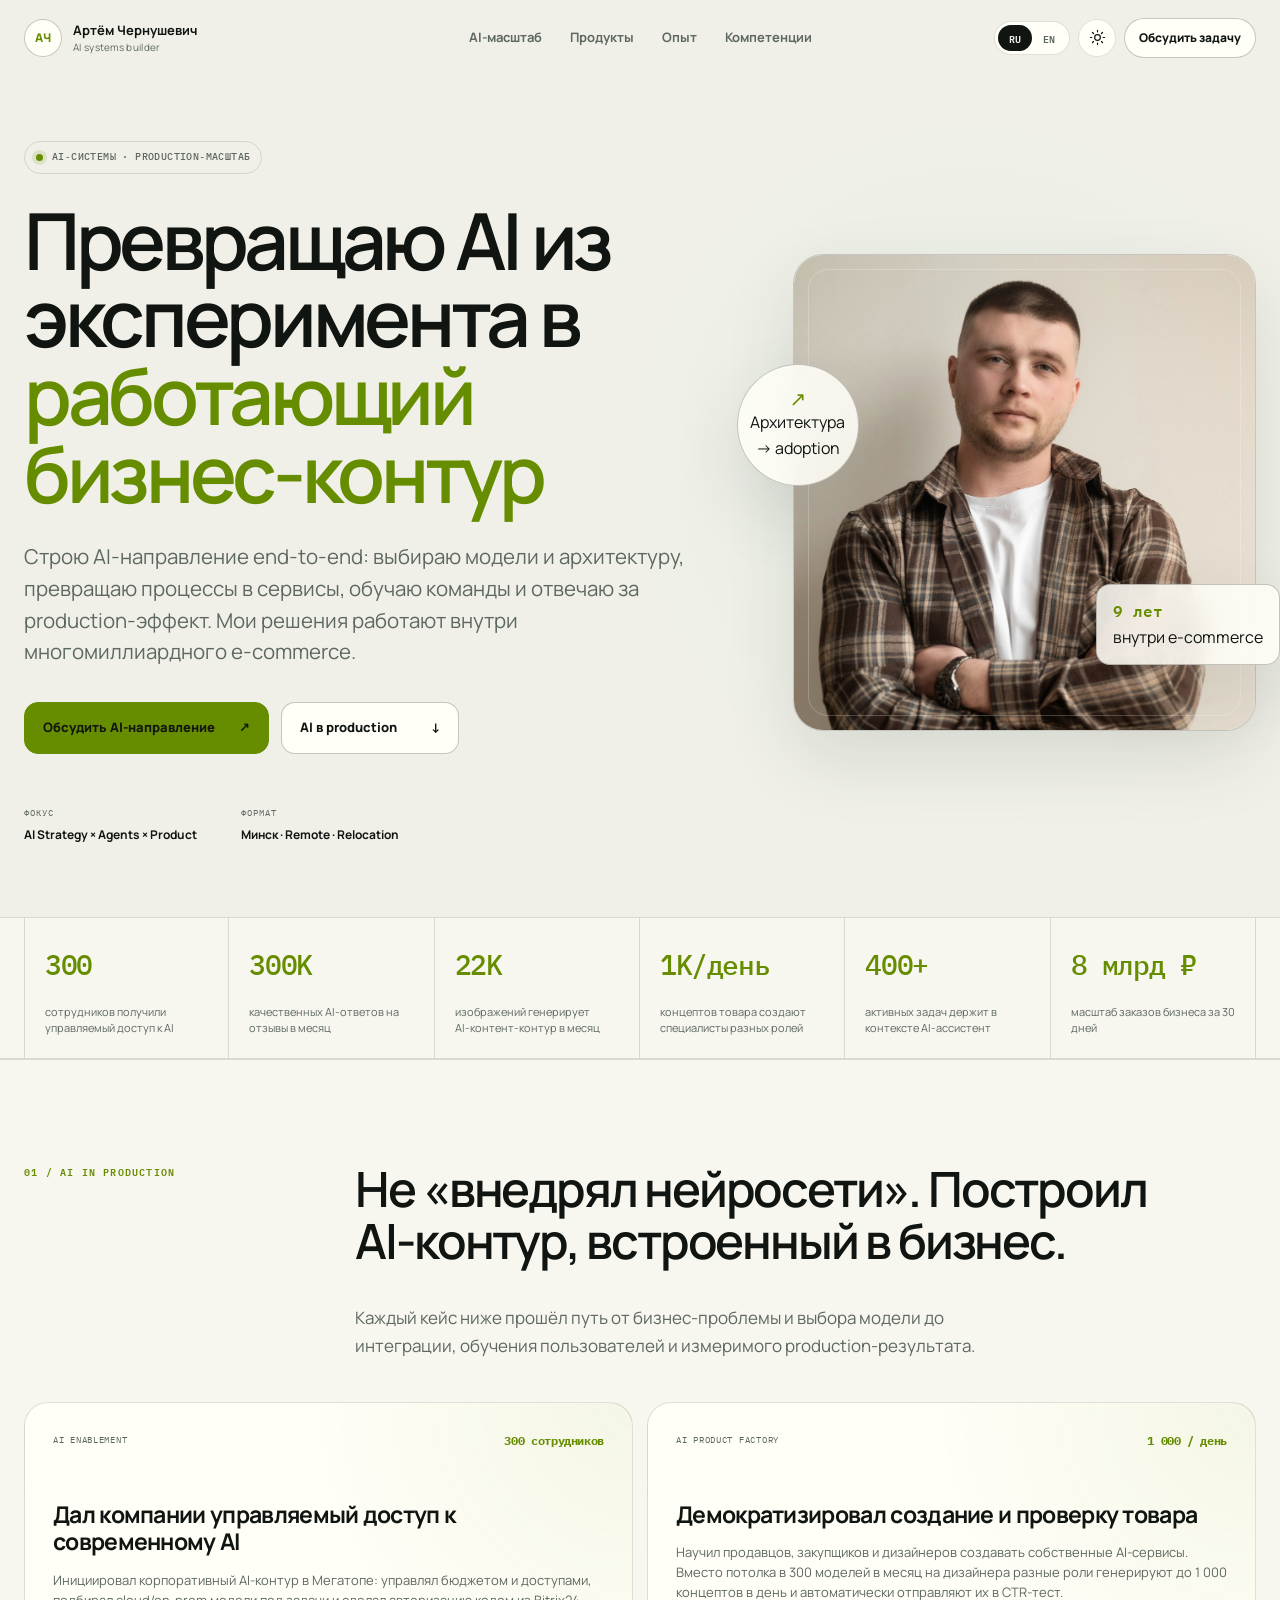
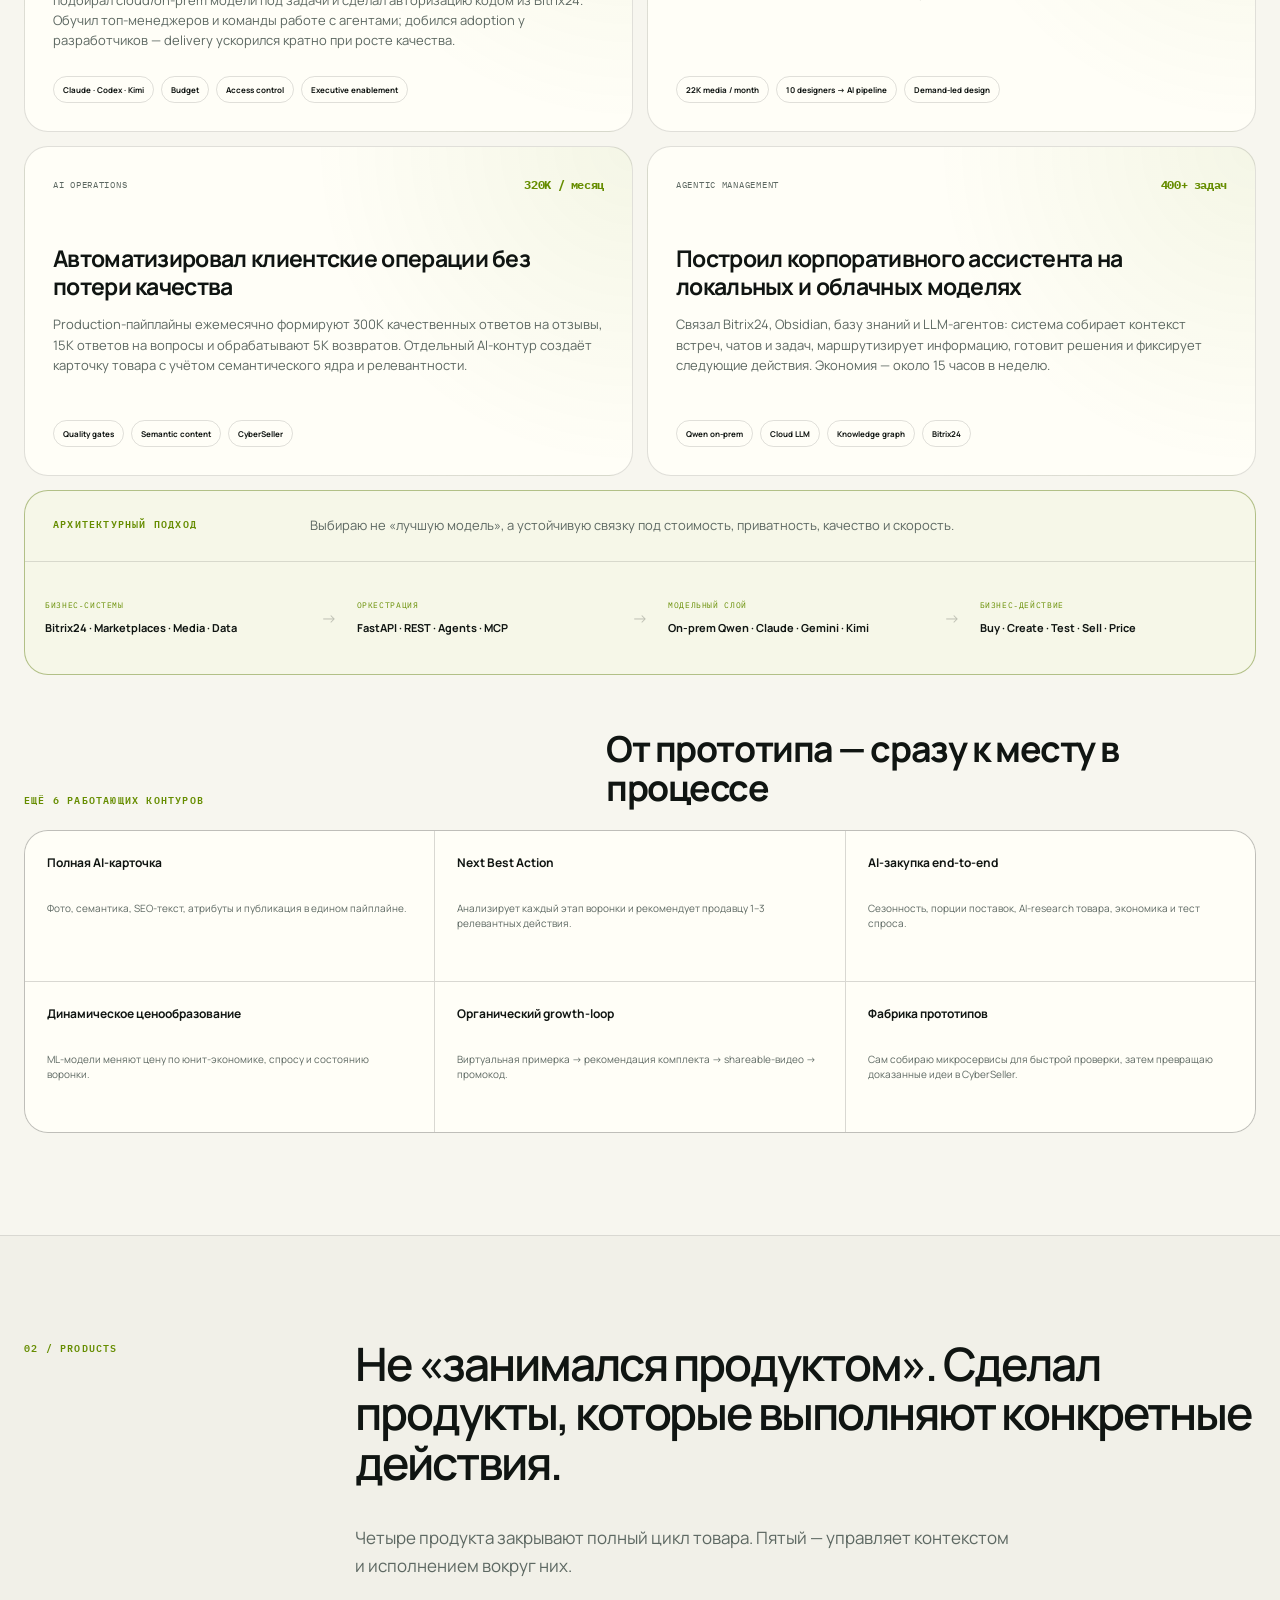
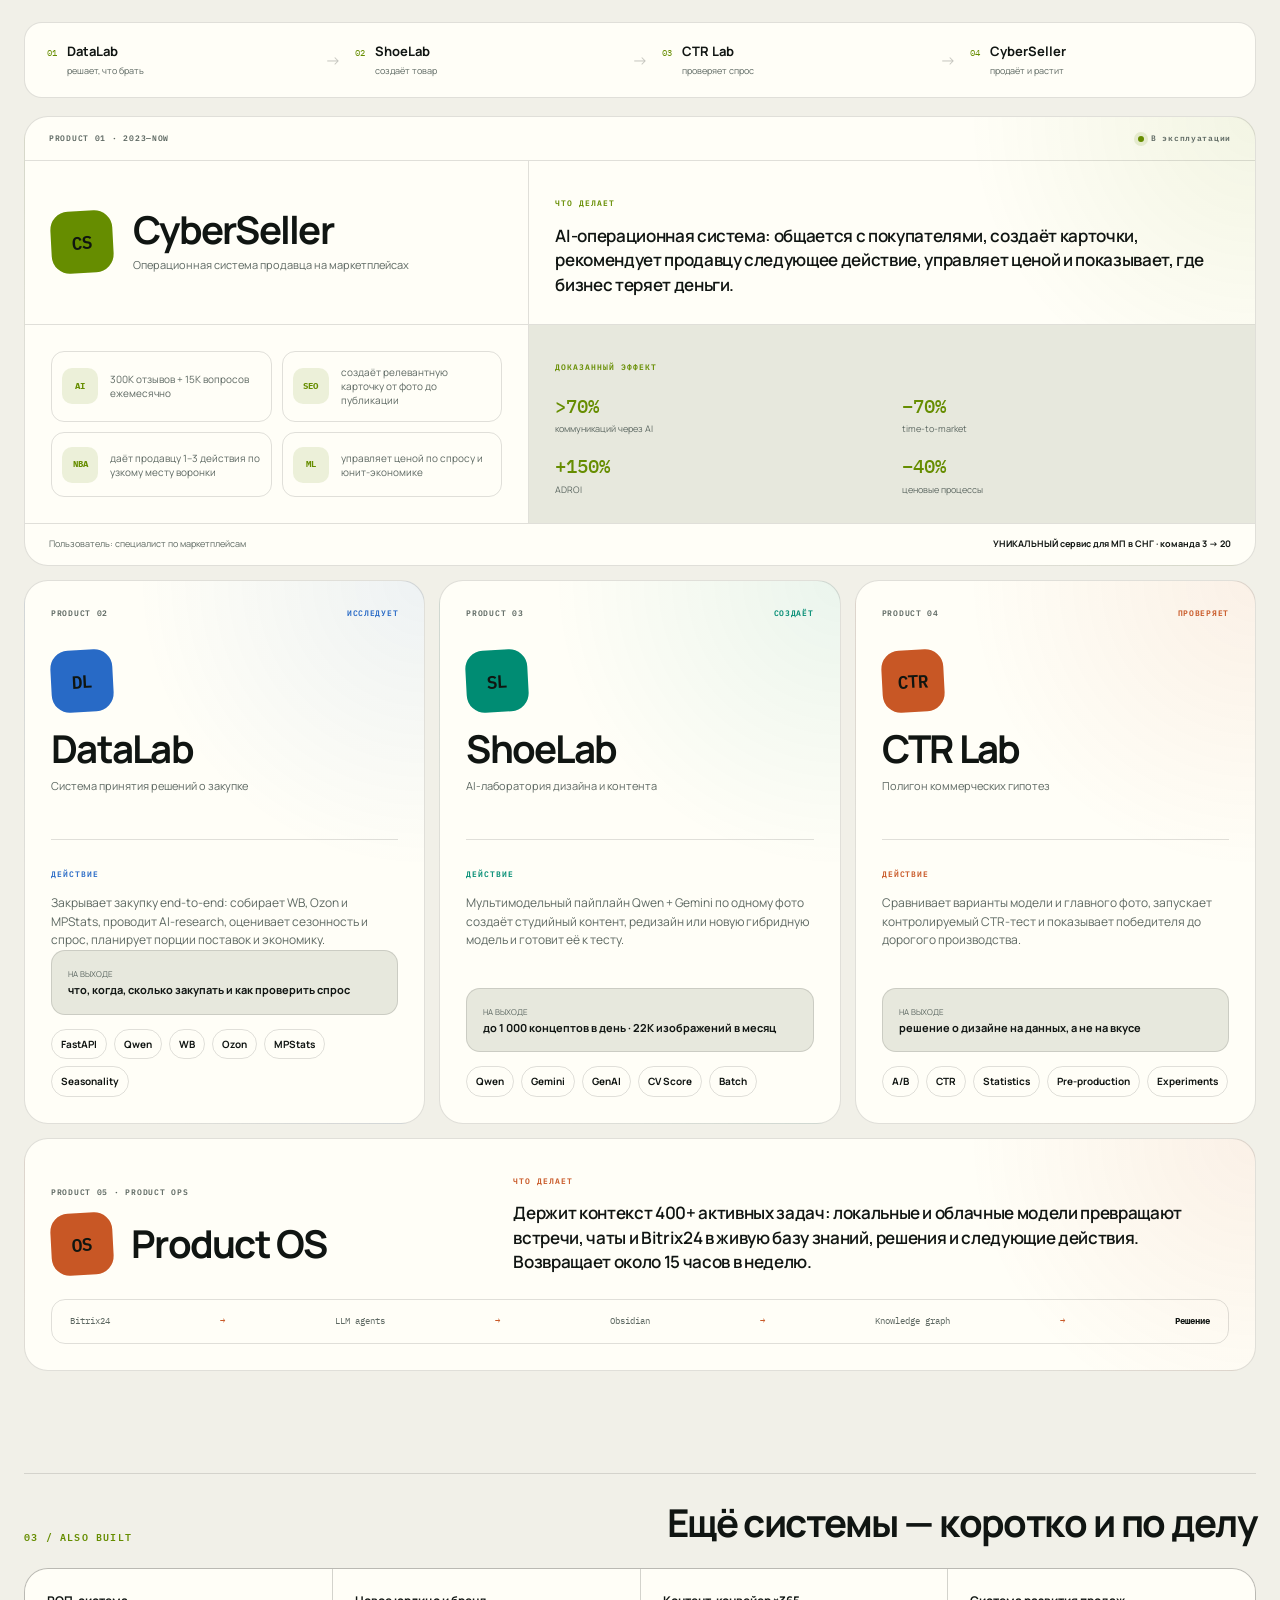
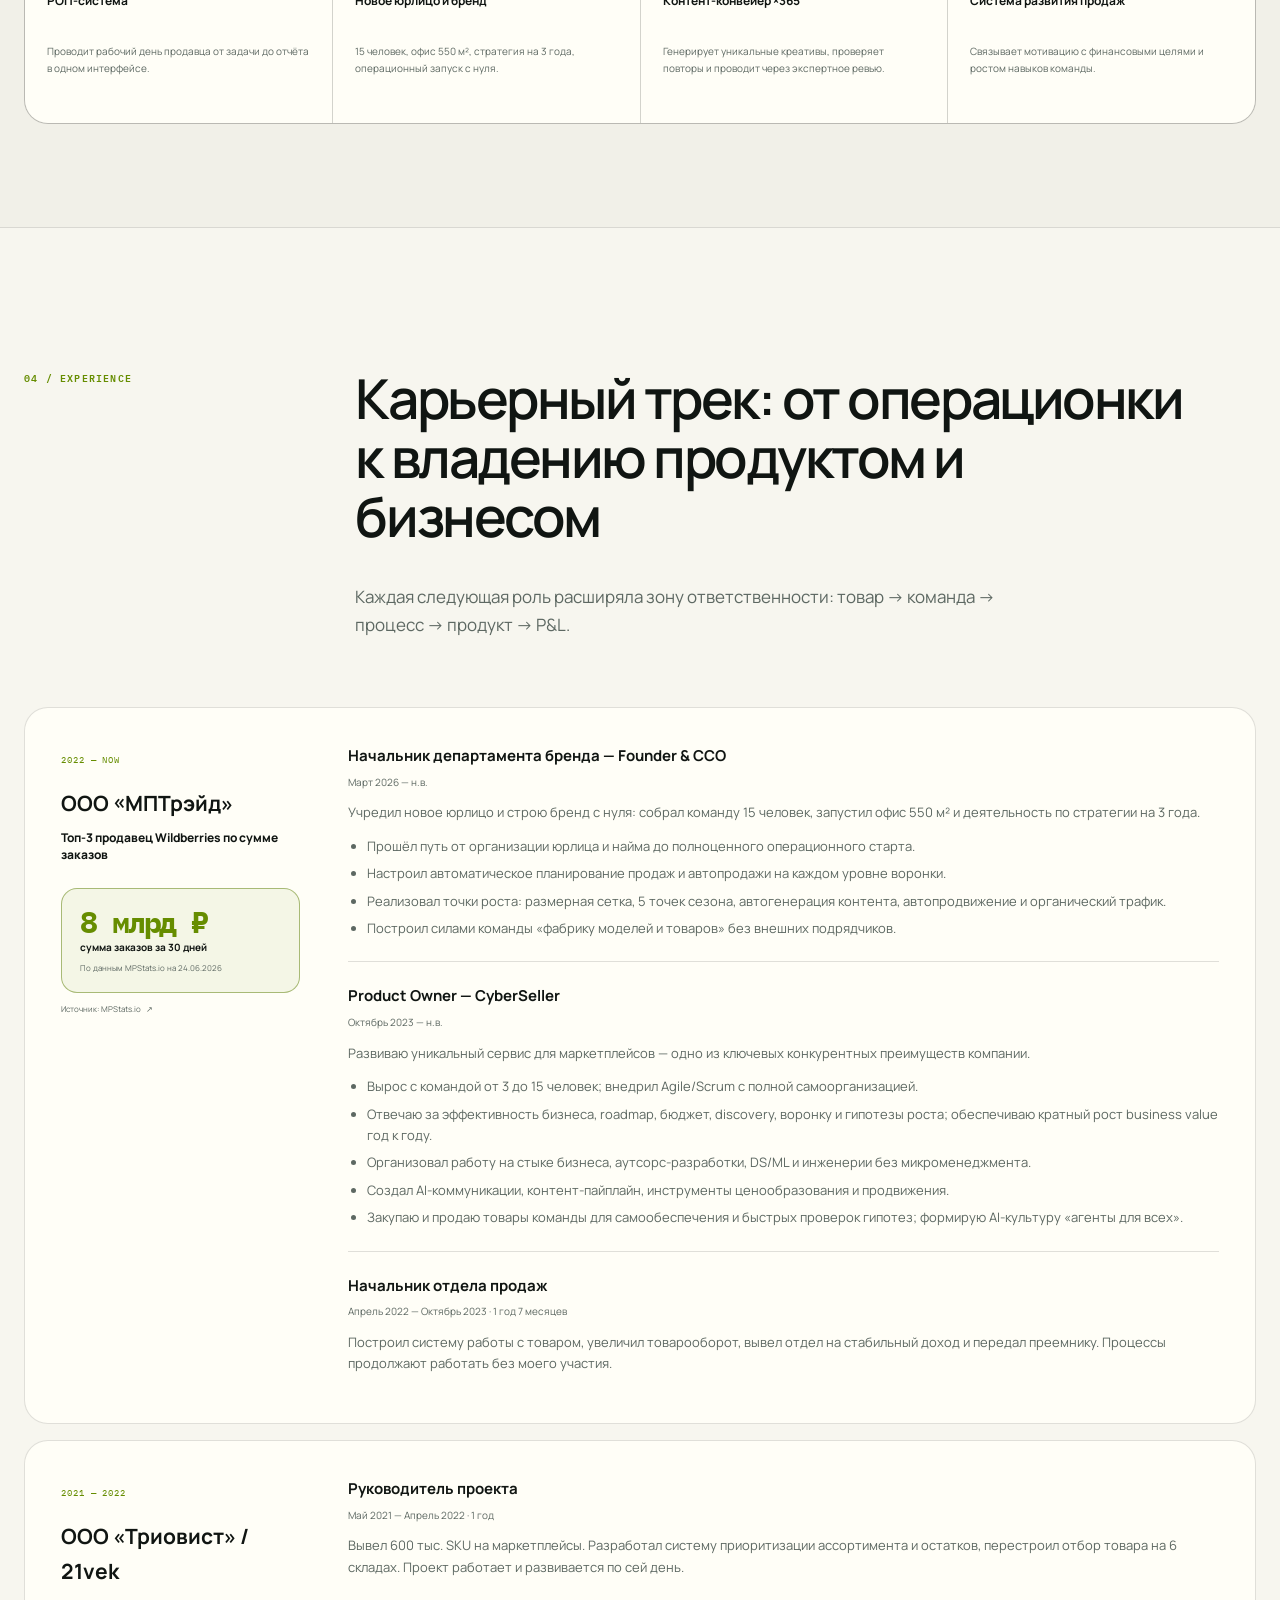
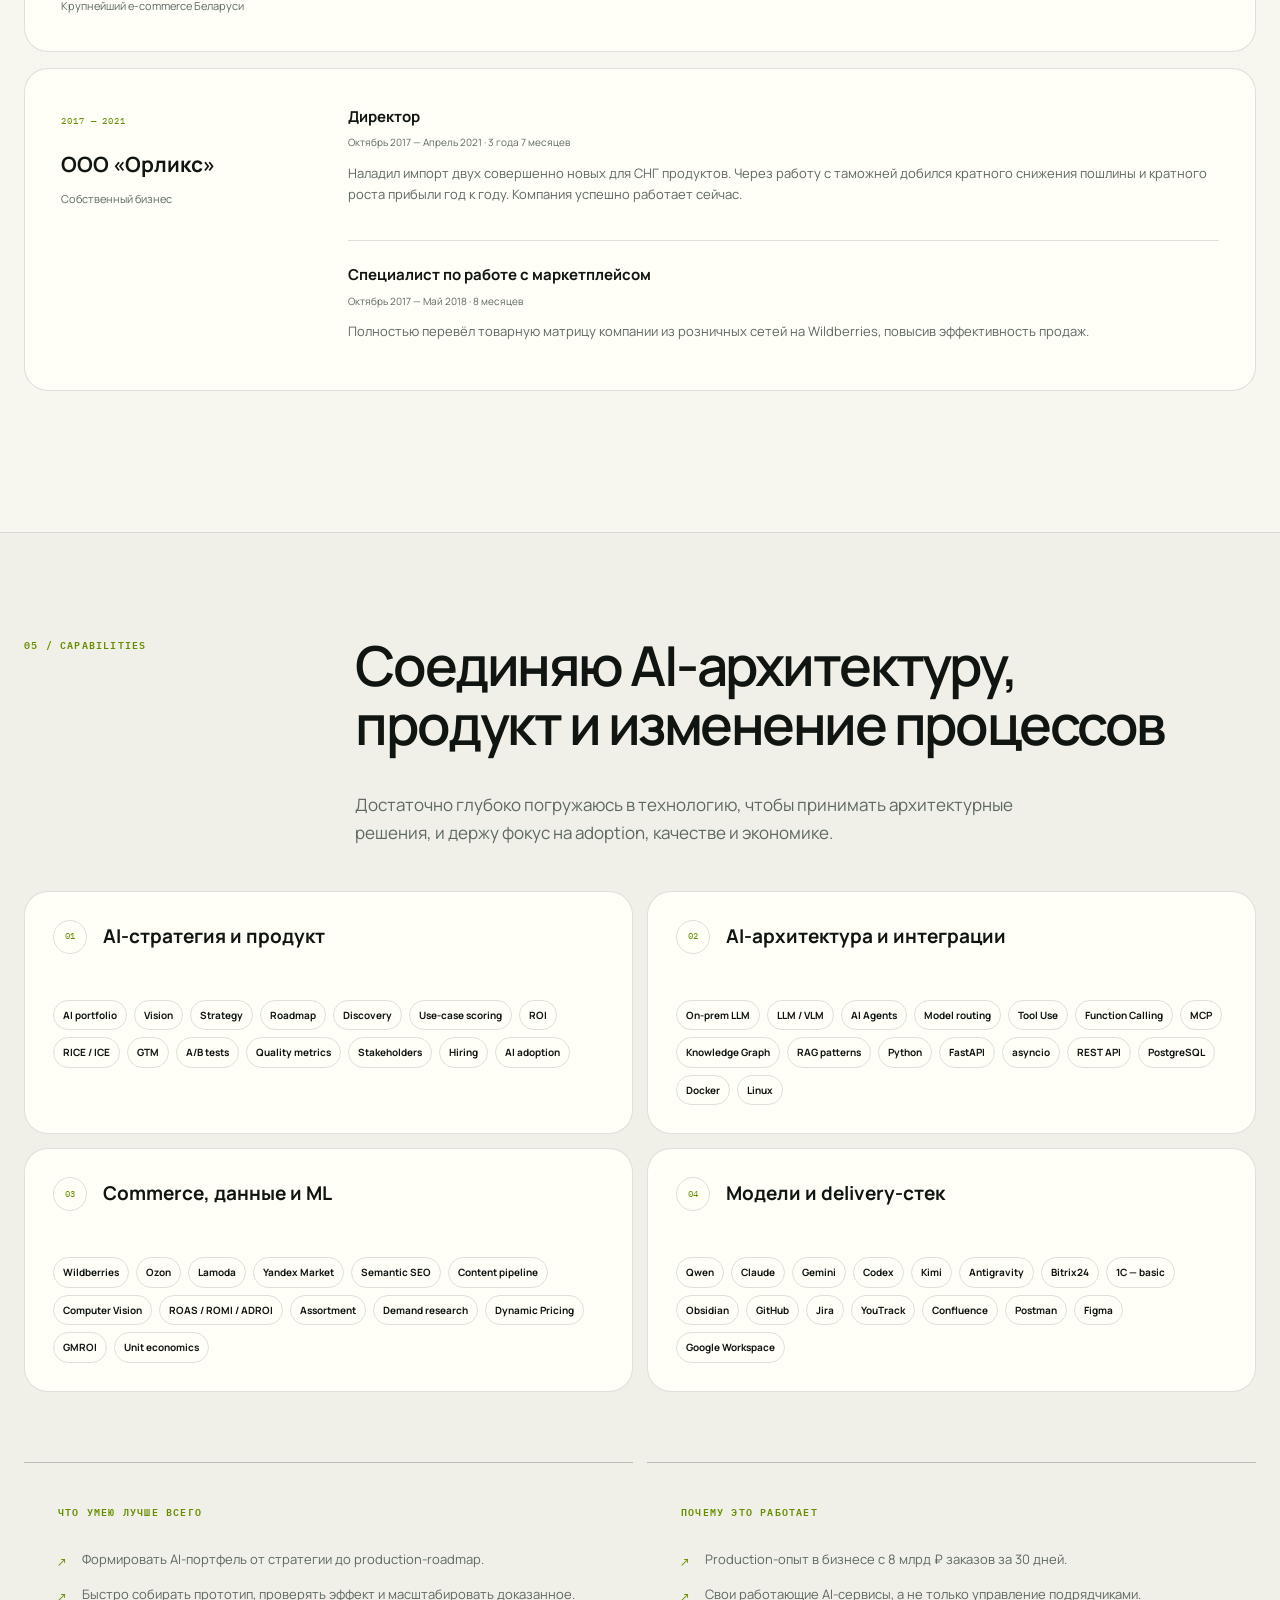
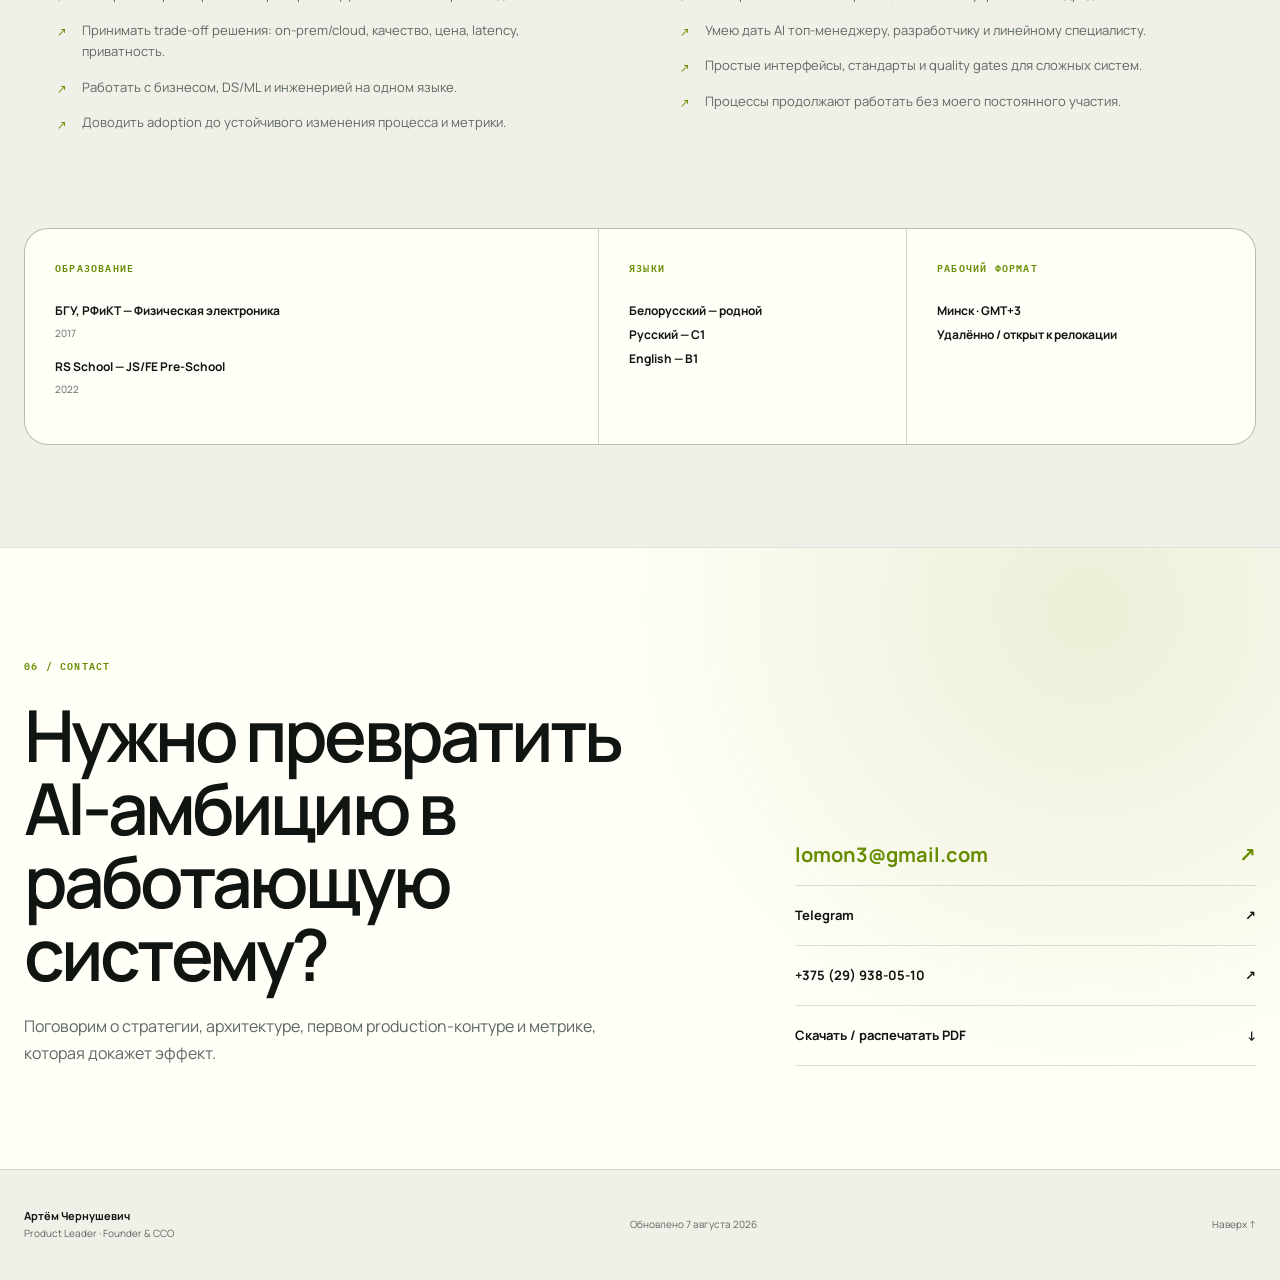
==== commit ec3e3525: "Reposition resume for AI leadership" ====
--- a/index.html
+++ b/index.html
@@ -5,11 +5,11 @@
   <meta name="viewport" content="width=device-width, initial-scale=1">
   <meta name="theme-color" content="#0b100f">
   <link rel="icon" href="data:image/svg+xml,%3Csvg xmlns='http://www.w3.org/2000/svg' viewBox='0 0 64 64'%3E%3Crect width='64' height='64' rx='32' fill='%230b100f'/%3E%3Ctext x='32' y='39' text-anchor='middle' font-family='Arial' font-size='22' font-weight='700' fill='%23d7ff45'%3EAC%3C/text%3E%3C/svg%3E">
-  <title>Артём Чернушевич — Product Leader · AI × e-commerce</title>
-  <meta name="description" content="Создатель CyberSeller, DataLab, ShoeLab и CTR Lab — продуктов, которые исследуют спрос, создают товар, проверяют гипотезы и автоматизируют продажи на маркетплейсах.">
+  <title>Артём Чернушевич — AI Transformation &amp; Product Leader</title>
+  <meta name="description" content="Руководитель AI-трансформации: вывожу LLM, агентные системы и AI-продукты из прототипа в production-процессы многомиллиардного e-commerce.">
   <meta property="og:type" content="profile">
-  <meta property="og:title" content="Артём Чернушевич — Product Leader · AI × e-commerce">
-  <meta property="og:description" content="Четыре продукта закрывают цикл товара: исследование → дизайн → CTR-тест → автоматические продажи.">
+  <meta property="og:title" content="Артём Чернушевич — AI Transformation &amp; Product Leader">
+  <meta property="og:description" content="AI в production: 300 сотрудников, локальные и облачные модели, агенты, 300K ответов и 22K изображений в месяц.">
   <meta property="og:image" content="https://lomon3.github.io/profile-portrait.jpg">
   <meta property="og:url" content="https://lomon3.github.io/">
   <link rel="preconnect" href="https://fonts.googleapis.com">
@@ -23,11 +23,11 @@
     "name": "Артём Чернушевич",
     "url": "https://lomon3.github.io/",
     "image": "https://lomon3.github.io/profile-portrait.jpg",
-    "jobTitle": "Product Leader, Founder \u0026 CCO",
+    "jobTitle": "AI Transformation and Product Leader",
     "email": "mailto:lomon3@gmail.com",
     "telephone": "+375299380510",
     "address": {"@type": "PostalAddress", "addressLocality": "Минск", "addressCountry": "BY"},
-    "knowsAbout": ["Product Management", "e-commerce", "Marketplaces", "AI", "GenAI", "Dynamic Pricing", "Growth", "DS/ML", "Brand Management", "Product Operations"],
+    "knowsAbout": ["AI Transformation", "AI Agents", "LLM", "On-premise AI", "Product Management", "e-commerce", "Marketplaces", "GenAI", "Dynamic Pricing", "FastAPI", "Bitrix24", "Growth", "DS/ML", "Product Operations"],
     "sameAs": ["https://t.me/ArChernushevich", "https://by.linkedin.com/in/artyom-chernushevich-39215917b"]
   }
   </script>
@@ -41,11 +41,12 @@
         <span class="brand-mark">АЧ</span>
         <span class="brand-copy">
           <strong>Артём Чернушевич</strong>
-          <small>Product systems builder</small>
+          <small>AI systems builder</small>
         </span>
       </a>
 
       <div class="nav-links">
+        <a href="#ai"><span class="lang-ru">AI‑масштаб</span><span class="lang-en">AI at scale</span></a>
         <a href="#cases"><span class="lang-ru">Продукты</span><span class="lang-en">Products</span></a>
         <a href="#experience"><span class="lang-ru">Опыт</span><span class="lang-en">Experience</span></a>
         <a href="#skills"><span class="lang-ru">Компетенции</span><span class="lang-en">Skills</span></a>
@@ -70,27 +71,33 @@
   <main id="top">
     <section class="hero shell">
       <div class="hero-copy reveal">
+        <div class="print-identity print-only">
+          <strong class="lang-ru">Артём Чернушевич</strong>
+          <strong class="lang-en">Artyom Chernushevich</strong>
+          <span>AI Transformation &amp; Product Leader</span>
+        </div>
+
         <div class="eyebrow">
           <span class="status-dot" aria-hidden="true"></span>
-          <span class="lang-ru">4 продукта · не просто резюме</span>
-          <span class="lang-en">4 products · not just a résumé</span>
+          <span class="lang-ru">AI‑системы · production‑масштаб</span>
+          <span class="lang-en">AI systems · production scale</span>
         </div>
 
         <h1>
-          <span class="lang-ru">Построил продукты, которые <em>сами делают работу</em></span>
-          <span class="lang-en">I built products that <em>do the work themselves</em></span>
+          <span class="lang-ru">Превращаю AI из эксперимента в <em>работающий бизнес‑контур</em></span>
+          <span class="lang-en">I turn AI experiments into <em>production business systems</em></span>
         </h1>
 
-        <p class="hero-lead lang-ru"><strong>DataLab</strong> решает, что закупать. <strong>ShoeLab</strong> создаёт модели и контент. <strong>CTR Lab</strong> проверяет спрос до производства. <strong>CyberSeller</strong> управляет продажами.</p>
-        <p class="hero-lead lang-en"><strong>DataLab</strong> decides what to buy. <strong>ShoeLab</strong> creates products and content. <strong>CTR Lab</strong> validates demand before production. <strong>CyberSeller</strong> runs sales.</p>
+        <p class="hero-lead lang-ru">Строю AI‑направление end‑to‑end: выбираю модели и архитектуру, превращаю процессы в сервисы, обучаю команды и отвечаю за production‑эффект. Мои решения работают внутри многомиллиардного e‑commerce.</p>
+        <p class="hero-lead lang-en">I build AI capabilities end to end: select models and architecture, turn workflows into services, drive adoption and own production impact inside a multi‑billion e-commerce business.</p>
 
         <div class="hero-actions">
           <a class="button button-primary" href="mailto:lomon3@gmail.com">
-            <span class="lang-ru">Предложить задачу</span><span class="lang-en">Discuss an opportunity</span>
+            <span class="lang-ru">Обсудить AI‑направление</span><span class="lang-en">Discuss AI leadership</span>
             <span aria-hidden="true">↗</span>
           </a>
-          <a class="button button-ghost" href="#cases">
-            <span class="lang-ru">Что делают продукты</span><span class="lang-en">What the products do</span>
+          <a class="button button-ghost" href="#ai">
+            <span class="lang-ru">AI в production</span><span class="lang-en">AI in production</span>
             <span aria-hidden="true">↓</span>
           </a>
         </div>
@@ -98,7 +105,7 @@
         <div class="hero-facts">
           <div>
             <span class="fact-label lang-ru">Фокус</span><span class="fact-label lang-en">Focus</span>
-            <strong>AI × Product × Commerce</strong>
+            <strong>AI Strategy × Agents × Product</strong>
           </div>
           <div>
             <span class="fact-label lang-ru">Формат</span><span class="fact-label lang-en">Format</span>
@@ -106,6 +113,12 @@
             <strong class="lang-en">Minsk · Remote · Relocation</strong>
           </div>
         </div>
+
+        <div class="print-contact print-only">
+          <a href="mailto:lomon3@gmail.com">lomon3@gmail.com</a>
+          <a href="https://t.me/ArChernushevich">t.me/ArChernushevich</a>
+          <a href="tel:+375299380510">+375 (29) 938‑05‑10</a>
+        </div>
       </div>
 
       <aside class="hero-visual reveal">
@@ -114,8 +127,8 @@
         </div>
         <div class="orbit-card orbit-card-one">
           <span class="orbit-icon">↗</span>
-          <span class="lang-ru">От идеи<br>до P&amp;L</span>
-          <span class="lang-en">From idea<br>to P&amp;L</span>
+          <span class="lang-ru">Архитектура<br>→ adoption</span>
+          <span class="lang-en">Architecture<br>→ adoption</span>
         </div>
         <div class="orbit-card orbit-card-two">
           <span class="orbit-value">9 лет</span>
@@ -128,41 +141,124 @@
     <section class="proof-strip" aria-label="Ключевые результаты">
       <div class="shell metrics-grid">
         <article class="metric reveal">
-          <strong>&gt;70%</strong>
-          <span class="lang-ru">коммуникаций автоматизировано AI</span>
-          <span class="lang-en">communications automated with AI</span>
+          <strong>300</strong>
+          <span class="lang-ru">сотрудников получили управляемый доступ к AI</span>
+          <span class="lang-en">employees enabled with governed AI access</span>
         </article>
         <article class="metric reveal">
-          <strong>−70%</strong>
-          <span class="lang-ru">time-to-market новых товаров</span>
-          <span class="lang-en">new-product time-to-market</span>
+          <strong>300K</strong>
+          <span class="lang-ru">качественных AI‑ответов на отзывы в месяц</span>
+          <span class="lang-en">quality AI review responses per month</span>
         </article>
         <article class="metric reveal">
-          <strong>+150%</strong>
-          <span class="lang-ru">ADROI после смены модели управления</span>
-          <span class="lang-en">ADROI after management redesign</span>
+          <strong>22K</strong>
+          <span class="lang-ru">изображений генерирует AI‑контент‑контур в месяц</span>
+          <span class="lang-en">images generated by the AI content pipeline monthly</span>
         </article>
         <article class="metric reveal">
-          <strong>3 → 20</strong>
-          <span class="lang-ru">рост продуктовой команды</span>
-          <span class="lang-en">product team growth</span>
+          <strong class="lang-ru">1K/день</strong><strong class="lang-en">1K/day</strong>
+          <span class="lang-ru">концептов товара создают специалисты разных ролей</span>
+          <span class="lang-en">product concepts created daily across business roles</span>
         </article>
         <article class="metric reveal">
-          <strong>600K</strong>
-          <span class="lang-ru">SKU выведено на маркетплейсы</span>
-          <span class="lang-en">SKUs launched on marketplaces</span>
+          <strong>400+</strong>
+          <span class="lang-ru">активных задач держит в контексте AI‑ассистент</span>
+          <span class="lang-en">active tasks held in context by an AI copilot</span>
         </article>
         <article class="metric reveal">
-          <strong>≈15 ч</strong>
-          <span class="lang-ru">в неделю возвращено команде</span>
-          <span class="lang-en">returned to the team every week</span>
-        </article>
+          <strong>8 млрд ₽</strong>
+          <span class="lang-ru">масштаб заказов бизнеса за 30 дней</span>
+          <span class="lang-en">30-day order value of the business environment</span>
+        </article>
+      </div>
+    </section>
+
+    <section class="section ai-section" id="ai">
+      <div class="shell">
+        <div class="section-intro section-intro-wide reveal">
+          <span class="section-kicker">01 / AI IN PRODUCTION</span>
+          <h2 class="lang-ru">Не «внедрял нейросети». Построил AI‑контур, встроенный в бизнес.</h2>
+          <h2 class="lang-en">Not “experimented with AI.” Built an AI operating layer embedded in the business.</h2>
+          <p class="lang-ru">Каждый кейс ниже прошёл путь от бизнес‑проблемы и выбора модели до интеграции, обучения пользователей и измеримого production‑результата.</p>
+          <p class="lang-en">Each case moved from a business problem and model choice through integration, user adoption and measurable production impact.</p>
+        </div>
+
+        <div class="ai-proof-grid">
+          <article class="ai-proof-card reveal">
+            <div class="ai-proof-topline"><span>AI ENABLEMENT</span><strong class="lang-ru">300 сотрудников</strong><strong class="lang-en">300 people</strong></div>
+            <h3 class="lang-ru">Дал компании управляемый доступ к современному AI</h3>
+            <h3 class="lang-en">Established governed access to modern AI across the company</h3>
+            <p class="lang-ru">Инициировал корпоративный AI‑контур в Мегатопе: управлял бюджетом и доступами, подбирал cloud/on‑prem модели под задачи и сделал авторизацию кодом из Bitrix24. Обучил топ‑менеджеров и команды работе с агентами; добился adoption у разработчиков — delivery ускорился кратно при росте качества.</p>
+            <p class="lang-en">Initiated the corporate AI layer at Megatop: owned budget and access, selected cloud/on-prem models by use case and built Bitrix24 email-code authentication. Trained executives and teams in agentic workflows; developer adoption multiplied delivery speed while improving quality.</p>
+            <div class="ai-proof-tags"><span>Claude · Codex · Kimi</span><span>Budget</span><span>Access control</span><span>Executive enablement</span></div>
+          </article>
+
+          <article class="ai-proof-card reveal">
+            <div class="ai-proof-topline"><span>AI PRODUCT FACTORY</span><strong class="lang-ru">1 000 / день</strong><strong class="lang-en">1,000 / day</strong></div>
+            <h3 class="lang-ru">Демократизировал создание и проверку товара</h3>
+            <h3 class="lang-en">Democratized product creation and demand validation</h3>
+            <p class="lang-ru">Научил продавцов, закупщиков и дизайнеров создавать собственные AI‑сервисы. Вместо потолка в 300 моделей в месяц на дизайнера разные роли генерируют до 1 000 концептов в день и автоматически отправляют их в CTR‑тест.</p>
+            <p class="lang-en">Enabled sales, procurement and design teams to build their own AI services. Instead of a 300-model monthly ceiling per designer, multiple roles now generate up to 1,000 concepts a day and automatically route them into CTR tests.</p>
+            <div class="ai-proof-tags"><span>22K media / month</span><span>10 designers → AI pipeline</span><span>Demand-led design</span></div>
+          </article>
+
+          <article class="ai-proof-card reveal">
+            <div class="ai-proof-topline"><span>AI OPERATIONS</span><strong class="lang-ru">320K / месяц</strong><strong class="lang-en">320K / month</strong></div>
+            <h3 class="lang-ru">Автоматизировал клиентские операции без потери качества</h3>
+            <h3 class="lang-en">Automated customer operations without sacrificing quality</h3>
+            <p class="lang-ru">Production‑пайплайны ежемесячно формируют 300K качественных ответов на отзывы, 15K ответов на вопросы и обрабатывают 5K возвратов. Отдельный AI‑контур создаёт карточку товара с учётом семантического ядра и релевантности.</p>
+            <p class="lang-en">Production pipelines generate 300K quality review responses, answer 15K questions and process 5K returns every month. A separate AI workflow builds complete product listings using semantic-core and relevance signals.</p>
+            <div class="ai-proof-tags"><span>Quality gates</span><span>Semantic content</span><span>CyberSeller</span></div>
+          </article>
+
+          <article class="ai-proof-card reveal">
+            <div class="ai-proof-topline"><span>AGENTIC MANAGEMENT</span><strong class="lang-ru">400+ задач</strong><strong class="lang-en">400+ tasks</strong></div>
+            <h3 class="lang-ru">Построил корпоративного ассистента на локальных и облачных моделях</h3>
+            <h3 class="lang-en">Built a corporate copilot across local and cloud models</h3>
+            <p class="lang-ru">Связал Bitrix24, Obsidian, базу знаний и LLM‑агентов: система собирает контекст встреч, чатов и задач, маршрутизирует информацию, готовит решения и фиксирует следующие действия. Экономия — около 15 часов в неделю.</p>
+            <p class="lang-en">Connected Bitrix24, Obsidian, a knowledge base and LLM agents: the system gathers meeting, chat and task context, routes information, prepares decisions and captures next actions—saving around 15 hours per week.</p>
+            <div class="ai-proof-tags"><span>Qwen on‑prem</span><span>Cloud LLM</span><span>Knowledge graph</span><span>Bitrix24</span></div>
+          </article>
+        </div>
+
+        <div class="ai-architecture reveal">
+          <div class="ai-architecture-heading">
+            <span class="section-kicker lang-ru">АРХИТЕКТУРНЫЙ ПОДХОД</span><span class="section-kicker lang-en">ARCHITECTURE APPROACH</span>
+            <p class="lang-ru">Выбираю не «лучшую модель», а устойчивую связку под стоимость, приватность, качество и скорость.</p>
+            <p class="lang-en">I select resilient combinations for cost, privacy, quality and speed—not a single “best model.”</p>
+          </div>
+          <div class="ai-architecture-flow">
+            <div><small class="lang-ru">Бизнес‑системы</small><small class="lang-en">Business systems</small><strong>Bitrix24 · Marketplaces · Media · Data</strong></div>
+            <i>→</i>
+            <div><small class="lang-ru">Оркестрация</small><small class="lang-en">Orchestration</small><strong>FastAPI · REST · Agents · MCP</strong></div>
+            <i>→</i>
+            <div><small class="lang-ru">Модельный слой</small><small class="lang-en">Model layer</small><strong>On‑prem Qwen · Claude · Gemini · Kimi</strong></div>
+            <i>→</i>
+            <div><small class="lang-ru">Бизнес‑действие</small><small class="lang-en">Business action</small><strong>Buy · Create · Test · Sell · Price</strong></div>
+          </div>
+        </div>
+
+        <div class="ai-delivery reveal">
+          <div class="ai-delivery-heading">
+            <span class="section-kicker lang-ru">ЕЩЁ 6 РАБОТАЮЩИХ КОНТУРОВ</span><span class="section-kicker lang-en">6 MORE WORKING SYSTEMS</span>
+            <h3 class="lang-ru">От прототипа — сразу к месту в процессе</h3>
+            <h3 class="lang-en">Every prototype is designed for a real workflow</h3>
+          </div>
+          <div class="ai-delivery-grid">
+            <article><strong class="lang-ru">Полная AI‑карточка</strong><strong class="lang-en">End-to-end AI listing</strong><p class="lang-ru">Фото, семантика, SEO‑текст, атрибуты и публикация в едином пайплайне.</p><p class="lang-en">Images, semantics, SEO copy, attributes and publication in one pipeline.</p></article>
+            <article><strong>Next Best Action</strong><p class="lang-ru">Анализирует каждый этап воронки и рекомендует продавцу 1–3 релевантных действия.</p><p class="lang-en">Analyzes each funnel stage and recommends 1–3 relevant seller actions.</p></article>
+            <article><strong class="lang-ru">AI‑закупка end‑to‑end</strong><strong class="lang-en">End-to-end AI procurement</strong><p class="lang-ru">Сезонность, порции поставок, AI‑research товара, экономика и тест спроса.</p><p class="lang-en">Seasonality, supply waves, AI product research, economics and demand tests.</p></article>
+            <article><strong class="lang-ru">Динамическое ценообразование</strong><strong class="lang-en">Dynamic pricing</strong><p class="lang-ru">ML‑модели меняют цену по юнит‑экономике, спросу и состоянию воронки.</p><p class="lang-en">ML models adjust prices using unit economics, demand and funnel state.</p></article>
+            <article><strong class="lang-ru">Органический growth‑loop</strong><strong class="lang-en">Organic growth loop</strong><p class="lang-ru">Виртуальная примерка → рекомендация комплекта → shareable‑видео → промокод.</p><p class="lang-en">Virtual try-on → bundle recommendation → shareable video → promo code.</p></article>
+            <article><strong class="lang-ru">Фабрика прототипов</strong><strong class="lang-en">Prototype factory</strong><p class="lang-ru">Сам собираю микросервисы для быстрой проверки, затем превращаю доказанные идеи в CyberSeller.</p><p class="lang-en">I build microservices for rapid validation, then move proven ideas into CyberSeller.</p></article>
+          </div>
+        </div>
       </div>
     </section>
 
     <section class="section product-section shell" id="cases">
       <div class="section-intro section-intro-wide reveal">
-        <span class="section-kicker">01 / PRODUCTS</span>
+        <span class="section-kicker">02 / PRODUCTS</span>
         <h2 class="lang-ru">Не «занимался продуктом». Сделал продукты, которые выполняют конкретные действия.</h2>
         <h2 class="lang-en">Not “worked on products.” Built products that perform specific actions.</h2>
         <p class="lang-ru">Четыре продукта закрывают полный цикл товара. Пятый — управляет контекстом и исполнением вокруг них.</p>
@@ -196,14 +292,14 @@
             </div>
             <div class="product-promise">
               <span class="product-label lang-ru">ЧТО ДЕЛАЕТ</span><span class="product-label lang-en">WHAT IT DOES</span>
-              <p class="lang-ru">Сам отвечает покупателям, создаёт контент, рассчитывает цены, управляет рекламой и показывает, где бизнес теряет деньги.</p>
-              <p class="lang-en">Answers customers, creates content, calculates prices, runs advertising and shows where the business loses money.</p>
+              <p class="lang-ru">AI‑операционная система: общается с покупателями, создаёт карточки, рекомендует продавцу следующее действие, управляет ценой и показывает, где бизнес теряет деньги.</p>
+              <p class="lang-en">An AI operating system that handles customers, builds listings, recommends the seller’s next action, manages price and exposes where the business loses money.</p>
             </div>
             <ul class="product-actions">
-              <li><b>AI</b><span class="lang-ru">отвечает на отзывы и вопросы</span><span class="lang-en">answers reviews and questions</span></li>
-              <li><b>SEO</b><span class="lang-ru">проводит карточку от фото до публикации</span><span class="lang-en">moves a listing from photo to publication</span></li>
-              <li><b>₽</b><span class="lang-ru">пересчитывает цену по юнит‑экономике</span><span class="lang-en">recalculates price using unit economics</span></li>
-              <li><b>ADS</b><span class="lang-ru">запускает и оптимизирует кампании</span><span class="lang-en">launches and optimizes campaigns</span></li>
+              <li><b>AI</b><span class="lang-ru">300K отзывов + 15K вопросов ежемесячно</span><span class="lang-en">300K reviews + 15K questions monthly</span></li>
+              <li><b>SEO</b><span class="lang-ru">создаёт релевантную карточку от фото до публикации</span><span class="lang-en">builds a relevant listing from image to publication</span></li>
+              <li><b>NBA</b><span class="lang-ru">даёт продавцу 1–3 действия по узкому месту воронки</span><span class="lang-en">recommends 1–3 actions for the funnel bottleneck</span></li>
+              <li><b>ML</b><span class="lang-ru">управляет ценой по спросу и юнит‑экономике</span><span class="lang-en">manages price using demand and unit economics</span></li>
             </ul>
             <div class="product-result">
               <span class="product-label lang-ru">ДОКАЗАННЫЙ ЭФФЕКТ</span><span class="product-label lang-en">PROVEN IMPACT</span>
@@ -217,7 +313,7 @@
           </div>
           <footer class="product-footer">
             <span class="lang-ru">Пользователь: специалист по маркетплейсам</span><span class="lang-en">User: marketplace specialist</span>
-            <strong class="lang-ru">УНИКАЛЬНЫЙ сервис для МП в СНГ · команда 3 → 20</strong><strong class="lang-en">#1 among CIS marketplace platforms · team 3 → 15</strong>
+            <strong class="lang-ru">УНИКАЛЬНЫЙ сервис для МП в СНГ · команда 3 → 20</strong><strong class="lang-en">Unique CIS marketplace platform · team 3 → 20</strong>
           </footer>
         </article>
 
@@ -229,11 +325,11 @@
           <p class="product-tagline lang-en">Procurement decision system</p>
           <div class="product-does">
             <span class="product-label lang-ru">ДЕЙСТВИЕ</span><span class="product-label lang-en">ACTION</span>
-            <p class="lang-ru">Собирает WB, Ozon и MPStats, строит дерево категории, находит спрос и сезонность, считает поставку и экономику товара.</p>
-            <p class="lang-en">Collects WB, Ozon and MPStats data, maps the category tree, finds demand and seasonality, calculates supply and product economics.</p>
-          </div>
-          <div class="product-output"><span class="lang-ru">На выходе</span><span class="lang-en">Output</span><strong class="lang-ru">что, когда и сколько закупать</strong><strong class="lang-en">what, when and how much to buy</strong></div>
-          <div class="chips"><span>WB</span><span>Ozon</span><span>MPStats</span><span>Seasonality</span><span>Unit economics</span></div>
+            <p class="lang-ru">Закрывает закупку end‑to‑end: собирает WB, Ozon и MPStats, проводит AI‑research, оценивает сезонность и спрос, планирует порции поставок и экономику.</p>
+            <p class="lang-en">Runs procurement end to end: collects WB, Ozon and MPStats data, performs AI research, estimates seasonality and demand, and plans supply waves and economics.</p>
+          </div>
+          <div class="product-output"><span class="lang-ru">На выходе</span><span class="lang-en">Output</span><strong class="lang-ru">что, когда, сколько закупать и как проверить спрос</strong><strong class="lang-en">what, when and how much to buy—and how to validate demand</strong></div>
+          <div class="chips"><span>FastAPI</span><span>Qwen</span><span>WB</span><span>Ozon</span><span>MPStats</span><span>Seasonality</span></div>
         </article>
 
         <article class="product-card product-card-lab reveal">
@@ -244,11 +340,11 @@
           <p class="product-tagline lang-en">AI design and content laboratory</p>
           <div class="product-does">
             <span class="product-label lang-ru">ДЕЙСТВИЕ</span><span class="product-label lang-en">ACTION</span>
-            <p class="lang-ru">По одному фото делает студийный контент, точечные правки, коммерческий редизайн или новую гибридную модель обуви.</p>
-            <p class="lang-en">Turns one photo into studio content, directed edits, a commercial redesign or a new hybrid footwear model.</p>
-          </div>
-          <div class="product-output"><span class="lang-ru">На выходе</span><span class="lang-en">Output</span><strong class="lang-ru">готовые варианты карточек без фотосессии</strong><strong class="lang-en">listing-ready variants without a photoshoot</strong></div>
-          <div class="chips"><span>GenAI</span><span>CV Score</span><span>Redesign</span><span>Ozon export</span><span>Batch</span></div>
+            <p class="lang-ru">Мультимодельный пайплайн Qwen + Gemini по одному фото создаёт студийный контент, редизайн или новую гибридную модель и готовит её к тесту.</p>
+            <p class="lang-en">A Qwen + Gemini multimodel pipeline turns one image into studio content, a commercial redesign or a new hybrid product ready for testing.</p>
+          </div>
+          <div class="product-output"><span class="lang-ru">На выходе</span><span class="lang-en">Output</span><strong class="lang-ru">до 1 000 концептов в день · 22K изображений в месяц</strong><strong class="lang-en">up to 1,000 concepts/day · 22K images/month</strong></div>
+          <div class="chips"><span>Qwen</span><span>Gemini</span><span>GenAI</span><span>CV Score</span><span>Batch</span></div>
         </article>
 
         <article class="product-card product-card-lab reveal">
@@ -275,8 +371,8 @@
             </div>
             <div class="product-promise">
               <span class="product-label lang-ru">ЧТО ДЕЛАЕТ</span><span class="product-label lang-en">WHAT IT DOES</span>
-              <p class="lang-ru">Превращает встречи, чаты и задачи Bitrix24 в живую базу знаний: сам собирает контекст, готовит встречу, маршрутизирует информацию и фиксирует следующее действие.</p>
-              <p class="lang-en">Turns meetings, chats and Bitrix24 tasks into a living knowledge base: gathers context, prepares meetings, routes information and captures the next action.</p>
+              <p class="lang-ru">Держит контекст 400+ активных задач: локальные и облачные модели превращают встречи, чаты и Bitrix24 в живую базу знаний, решения и следующие действия. Возвращает около 15 часов в неделю.</p>
+              <p class="lang-en">Maintains context across 400+ active tasks: local and cloud models turn meetings, chats and Bitrix24 into a living knowledge base, decisions and next actions—returning around 15 hours per week.</p>
             </div>
           </div>
           <div class="product-os-flow">
@@ -289,7 +385,7 @@
     <section class="supporting-section">
       <div class="shell">
         <div class="supporting-heading reveal">
-          <span class="section-kicker">02 / ALSO BUILT</span>
+          <span class="section-kicker">03 / ALSO BUILT</span>
           <h2 class="lang-ru">Ещё системы — коротко и по делу</h2>
           <h2 class="lang-en">More systems — short and specific</h2>
         </div>
@@ -446,28 +542,28 @@
     <section class="section shell" id="skills">
       <div class="section-intro reveal">
         <span class="section-kicker">05 / CAPABILITIES</span>
-        <h2 class="lang-ru">Говорю на языках бизнеса, продукта и технологии</h2>
-        <h2 class="lang-en">Fluent across business, product and technology</h2>
-        <p class="lang-ru">Не заменяю специалистов команды — создаю общий контекст, в котором они принимают сильные решения.</p>
-        <p class="lang-en">I do not replace domain specialists — I create the shared context in which they make stronger decisions.</p>
+        <h2 class="lang-ru">Соединяю AI‑архитектуру, продукт и изменение процессов</h2>
+        <h2 class="lang-en">Connecting AI architecture, product and operating-model change</h2>
+        <p class="lang-ru">Достаточно глубоко погружаюсь в технологию, чтобы принимать архитектурные решения, и держу фокус на adoption, качестве и экономике.</p>
+        <p class="lang-en">I go deep enough technically to make architecture decisions while keeping adoption, quality and economics in focus.</p>
       </div>
 
       <div class="skills-grid">
         <article class="skill-card reveal">
-          <div class="skill-heading"><span>01</span><h3 class="lang-ru">Продукт и рост</h3><h3 class="lang-en">Product &amp; growth</h3></div>
-          <div class="chips"><span>Vision</span><span>Strategy</span><span>Roadmap</span><span>Discovery</span><span>CustDev</span><span>JTBD</span><span>RICE / ICE</span><span>GTM</span><span>Monetization</span><span>A/B tests</span><span>NSM</span><span>AARRR</span><span>Cohorts</span><span>Retention</span><span>LTV</span><span>Churn</span><span>Stakeholders</span><span>Hiring</span></div>
+          <div class="skill-heading"><span>01</span><h3 class="lang-ru">AI‑стратегия и продукт</h3><h3 class="lang-en">AI strategy &amp; product</h3></div>
+          <div class="chips"><span>AI portfolio</span><span>Vision</span><span>Strategy</span><span>Roadmap</span><span>Discovery</span><span>Use-case scoring</span><span>ROI</span><span>RICE / ICE</span><span>GTM</span><span>A/B tests</span><span>Quality metrics</span><span>Stakeholders</span><span>Hiring</span><span>AI adoption</span></div>
         </article>
         <article class="skill-card reveal">
-          <div class="skill-heading"><span>02</span><h3 class="lang-ru">Данные и технология</h3><h3 class="lang-en">Data &amp; technology</h3></div>
-          <div class="chips"><span>AI / LLM</span><span>NLP</span><span>Computer Vision</span><span>GenAI</span><span>DS/ML collaboration</span><span>Python / pandas</span><span>SQL — basic</span><span>REST API</span><span>Integrations</span><span>BPMN</span><span>Google Apps Script</span><span>Postman</span><span>1C — basic</span></div>
+          <div class="skill-heading"><span>02</span><h3 class="lang-ru">AI‑архитектура и интеграции</h3><h3 class="lang-en">AI architecture &amp; integration</h3></div>
+          <div class="chips"><span>On‑prem LLM</span><span>LLM / VLM</span><span>AI Agents</span><span>Model routing</span><span>Tool Use</span><span>Function Calling</span><span>MCP</span><span>Knowledge Graph</span><span>RAG patterns</span><span>Python</span><span>FastAPI</span><span>asyncio</span><span>REST API</span><span>PostgreSQL</span><span>Docker</span><span>Linux</span></div>
         </article>
         <article class="skill-card reveal">
-          <div class="skill-heading"><span>03</span><h3 class="lang-ru">Маркетплейсы</h3><h3 class="lang-en">Marketplaces</h3></div>
-          <div class="chips"><span>Wildberries</span><span>Ozon</span><span>Lamoda</span><span>Yandex Market</span><span>SEO</span><span>Content pipeline</span><span>Media</span><span>ROAS / ROMI / ADROI</span><span>Assortment</span><span>Planning</span><span>Dynamic Pricing</span><span>GMROI</span><span>Seller practice</span></div>
+          <div class="skill-heading"><span>03</span><h3 class="lang-ru">Commerce, данные и ML</h3><h3 class="lang-en">Commerce, data &amp; ML</h3></div>
+          <div class="chips"><span>Wildberries</span><span>Ozon</span><span>Lamoda</span><span>Yandex Market</span><span>Semantic SEO</span><span>Content pipeline</span><span>Computer Vision</span><span>ROAS / ROMI / ADROI</span><span>Assortment</span><span>Demand research</span><span>Dynamic Pricing</span><span>GMROI</span><span>Unit economics</span></div>
         </article>
         <article class="skill-card reveal">
-          <div class="skill-heading"><span>04</span><h3 class="lang-ru">Инструменты</h3><h3 class="lang-en">Toolbox</h3></div>
-          <div class="chips"><span>Jira</span><span>YouTrack</span><span>Trello</span><span>Bitrix24</span><span>Notion</span><span>Confluence</span><span>Obsidian</span><span>Miro</span><span>FigJam</span><span>Figma</span><span>GitHub</span><span>Google Workspace</span><span>Excel</span><span>Photoshop</span><span>Premiere Pro</span><span>XMind</span><span>Яндекс Трекер</span><span>Яндекс Вики</span></div>
+          <div class="skill-heading"><span>04</span><h3 class="lang-ru">Модели и delivery‑стек</h3><h3 class="lang-en">Models &amp; delivery stack</h3></div>
+          <div class="chips"><span>Qwen</span><span>Claude</span><span>Gemini</span><span>Codex</span><span>Kimi</span><span>Antigravity</span><span>Bitrix24</span><span>1С — basic</span><span>Obsidian</span><span>GitHub</span><span>Jira</span><span>YouTrack</span><span>Confluence</span><span>Postman</span><span>Figma</span><span>Google Workspace</span></div>
         </article>
       </div>
 
@@ -475,21 +571,21 @@
         <article class="profile-card reveal">
           <span class="section-kicker lang-ru">ЧТО УМЕЮ ЛУЧШЕ ВСЕГО</span><span class="section-kicker lang-en">WHAT I DO BEST</span>
           <ul class="check-list">
-            <li class="lang-ru">Строить бренды и продукты с нуля: 0→1→n.</li><li class="lang-en">Build brands and products from zero: 0→1→n.</li>
-            <li class="lang-ru">Выстраивать discovery, приоритизацию, планирование и релизы.</li><li class="lang-en">Shape discovery, prioritization, planning and releases.</li>
-            <li class="lang-ru">Расти через метрики, A/B‑тесты, когорты и юнит‑экономику.</li><li class="lang-en">Grow through metrics, A/B tests, cohorts and unit economics.</li>
-            <li class="lang-ru">Работать с DS/ML и инженерией на одном языке.</li><li class="lang-en">Work with DS/ML and engineering in a shared language.</li>
-            <li class="lang-ru">Руководить изменениями и держать ownership за результат.</li><li class="lang-en">Lead change and retain ownership for outcomes.</li>
+            <li class="lang-ru">Формировать AI‑портфель от стратегии до production‑roadmap.</li><li class="lang-en">Shape an AI portfolio from strategy to a production roadmap.</li>
+            <li class="lang-ru">Быстро собирать прототип, проверять эффект и масштабировать доказанное.</li><li class="lang-en">Prototype quickly, validate impact and scale what works.</li>
+            <li class="lang-ru">Принимать trade‑off решения: on‑prem/cloud, качество, цена, latency, приватность.</li><li class="lang-en">Make trade-off decisions across on-prem/cloud, quality, cost, latency and privacy.</li>
+            <li class="lang-ru">Работать с бизнесом, DS/ML и инженерией на одном языке.</li><li class="lang-en">Align business, DS/ML and engineering in a shared language.</li>
+            <li class="lang-ru">Доводить adoption до устойчивого изменения процесса и метрики.</li><li class="lang-en">Drive adoption into durable process and metric change.</li>
           </ul>
         </article>
         <article class="profile-card reveal">
           <span class="section-kicker lang-ru">ПОЧЕМУ ЭТО РАБОТАЕТ</span><span class="section-kicker lang-en">WHY IT WORKS</span>
           <ul class="check-list">
-            <li class="lang-ru">Глубокий end-to-end опыт на маркетплейсах.</li><li class="lang-en">Deep end-to-end marketplace expertise.</li>
-            <li class="lang-ru">Практичный AI только там, где он даёт измеримый эффект.</li><li class="lang-en">Pragmatic AI only where it creates measurable impact.</li>
-            <li class="lang-ru">Простые интерфейсы и метрики для сложных систем.</li><li class="lang-en">Simple interfaces and metrics for complex systems.</li>
-            <li class="lang-ru">Баланс интересов пользователя и бизнеса.</li><li class="lang-en">Balance between user and business value.</li>
-            <li class="lang-ru">Процессы, которые живут без моего постоянного участия.</li><li class="lang-en">Processes that keep running without my constant presence.</li>
+            <li class="lang-ru">Production‑опыт в бизнесе с 8 млрд ₽ заказов за 30 дней.</li><li class="lang-en">Production experience in a business with ₽8B in 30-day orders.</li>
+            <li class="lang-ru">Свои работающие AI‑сервисы, а не только управление подрядчиками.</li><li class="lang-en">Hands-on working AI services—not contractor management alone.</li>
+            <li class="lang-ru">Умею дать AI топ‑менеджеру, разработчику и линейному специалисту.</li><li class="lang-en">Can make AI useful to executives, developers and frontline users.</li>
+            <li class="lang-ru">Простые интерфейсы, стандарты и quality gates для сложных систем.</li><li class="lang-en">Simple interfaces, standards and quality gates for complex systems.</li>
+            <li class="lang-ru">Процессы продолжают работать без моего постоянного участия.</li><li class="lang-en">Processes keep running without my constant involvement.</li>
           </ul>
         </article>
       </div>
@@ -520,10 +616,10 @@
       <div class="shell contact-grid">
         <div class="contact-copy reveal">
           <span class="section-kicker">06 / CONTACT</span>
-          <h2 class="lang-ru">Есть сложный продукт, который должен наконец дать результат?</h2>
-          <h2 class="lang-en">Have a complex product that finally needs to deliver?</h2>
-          <p class="lang-ru">Поговорим о задаче, метрике и о том, где находится главный рычаг роста.</p>
-          <p class="lang-en">Let’s talk about the challenge, the metric and where the highest-leverage move is hiding.</p>
+          <h2 class="lang-ru">Нужно превратить AI‑амбицию в работающую систему?</h2>
+          <h2 class="lang-en">Need to turn an AI ambition into a working system?</h2>
+          <p class="lang-ru">Поговорим о стратегии, архитектуре, первом production‑контуре и метрике, которая докажет эффект.</p>
+          <p class="lang-en">Let’s discuss the strategy, architecture, first production workflow and the metric that will prove its impact.</p>
         </div>
         <div class="contact-actions reveal">
           <a class="contact-link contact-link-primary" href="mailto:lomon3@gmail.com"><span>lomon3@gmail.com</span><i>↗</i></a>
@@ -541,8 +637,8 @@
         <strong>Артём Чернушевич</strong>
         <span>Product Leader · Founder &amp; CCO</span>
       </div>
-      <p class="lang-ru">Обновлено 29 июля 2026</p>
-      <p class="lang-en">Updated July 29, 2026</p>
+      <p class="lang-ru">Обновлено 7 августа 2026</p>
+      <p class="lang-en">Updated August 7, 2026</p>
       <a href="#top"><span class="lang-ru">Наверх</span><span class="lang-en">Back to top</span> ↑</a>
     </div>
   </footer>
--- a/styles.css
+++ b/styles.css
@@ -1359,6 +1359,197 @@
   transform: translateY(0);
 }
 
+/* AI leadership: production evidence, architecture and delivery */
+.ai-section {
+  padding-block: clamp(76px, 8vw, 112px);
+  border-block: 1px solid var(--line);
+  background: var(--bg-elevated);
+}
+
+.ai-section .section-intro {
+  margin-bottom: 42px;
+}
+
+.ai-section .section-intro h2 {
+  max-width: 940px;
+  font-size: clamp(34px, 3.8vw, 54px);
+}
+
+.ai-proof-grid {
+  display: grid;
+  grid-template-columns: repeat(2, minmax(0, 1fr));
+  gap: 14px;
+}
+
+.ai-proof-card {
+  display: flex;
+  min-height: 330px;
+  flex-direction: column;
+  padding: 28px;
+  border: 1px solid var(--line);
+  border-radius: var(--radius);
+  background:
+    radial-gradient(circle at 100% 0%, color-mix(in srgb, var(--acid) 7%, transparent), transparent 20rem),
+    var(--surface);
+}
+
+.ai-proof-topline {
+  display: flex;
+  align-items: center;
+  justify-content: space-between;
+  gap: 20px;
+  margin-bottom: 50px;
+  color: var(--muted);
+  font-family: "IBM Plex Mono", monospace;
+  font-size: 9px;
+  letter-spacing: 0.08em;
+}
+
+.ai-proof-topline strong {
+  color: var(--acid);
+  font-size: 12px;
+  letter-spacing: -0.03em;
+}
+
+.ai-proof-card h3 {
+  max-width: 560px;
+  margin: 0 0 14px;
+  font-size: 23px;
+  letter-spacing: -0.03em;
+  line-height: 1.2;
+}
+
+.ai-proof-card > p {
+  max-width: 650px;
+  margin: 0;
+  color: var(--muted);
+  font-size: 13px;
+  line-height: 1.55;
+}
+
+.ai-proof-tags {
+  display: flex;
+  flex-wrap: wrap;
+  gap: 7px;
+  margin-top: auto;
+  padding-top: 26px;
+}
+
+.ai-proof-tags span {
+  padding: 6px 9px;
+  border: 1px solid var(--line);
+  border-radius: 999px;
+  color: var(--text);
+  font-size: 8px;
+  font-weight: 700;
+}
+
+.ai-architecture {
+  margin-top: 14px;
+  overflow: hidden;
+  border: 1px solid color-mix(in srgb, var(--acid) 34%, var(--line));
+  border-radius: var(--radius);
+  background: color-mix(in srgb, var(--acid) 6%, var(--surface));
+}
+
+.ai-architecture-heading {
+  display: grid;
+  grid-template-columns: 0.4fr 1.6fr;
+  gap: 28px;
+  padding: 24px 28px;
+  border-bottom: 1px solid var(--line);
+}
+
+.ai-architecture-heading p {
+  max-width: 760px;
+  margin: 0;
+  color: var(--muted);
+  font-size: 13px;
+}
+
+.ai-architecture-flow {
+  display: grid;
+  grid-template-columns: repeat(3, minmax(0, 1fr) auto) minmax(0, 1fr);
+  align-items: stretch;
+}
+
+.ai-architecture-flow > div {
+  display: grid;
+  align-content: center;
+  min-height: 112px;
+  padding: 20px;
+}
+
+.ai-architecture-flow small {
+  margin-bottom: 8px;
+  color: var(--acid);
+  font-family: "IBM Plex Mono", monospace;
+  font-size: 8px;
+  letter-spacing: 0.08em;
+  text-transform: uppercase;
+}
+
+.ai-architecture-flow strong {
+  font-size: 11px;
+  line-height: 1.5;
+}
+
+.ai-architecture-flow i {
+  display: grid;
+  color: var(--line-strong);
+  font-style: normal;
+  place-items: center;
+}
+
+.ai-delivery {
+  margin-top: 54px;
+}
+
+.ai-delivery-heading {
+  display: flex;
+  align-items: end;
+  justify-content: space-between;
+  gap: 30px;
+  margin-bottom: 22px;
+}
+
+.ai-delivery-heading h3 {
+  max-width: 650px;
+  margin: 0;
+  font-size: clamp(26px, 2.8vw, 40px);
+  letter-spacing: -0.04em;
+  line-height: 1.1;
+}
+
+.ai-delivery-grid {
+  display: grid;
+  grid-template-columns: repeat(3, 1fr);
+  gap: 1px;
+  overflow: hidden;
+  border: 1px solid var(--line);
+  border-radius: var(--radius);
+  background: var(--line);
+}
+
+.ai-delivery-grid article {
+  min-height: 150px;
+  padding: 22px;
+  background: var(--surface);
+}
+
+.ai-delivery-grid strong {
+  display: block;
+  margin-bottom: 28px;
+  font-size: 12px;
+}
+
+.ai-delivery-grid p {
+  margin: 0;
+  color: var(--muted);
+  font-size: 10px;
+  line-height: 1.5;
+}
+
 /* Product portfolio: concrete actions before abstract capabilities */
 .product-section {
   padding-block: clamp(76px, 8vw, 112px);
@@ -2178,6 +2369,38 @@
 }
 
 @media (max-width: 840px) {
+  .ai-proof-grid {
+    grid-template-columns: 1fr;
+  }
+
+  .ai-proof-card {
+    min-height: 300px;
+  }
+
+  .ai-architecture-heading {
+    grid-template-columns: 1fr;
+  }
+
+  .ai-architecture-flow {
+    grid-template-columns: repeat(2, 1fr);
+  }
+
+  .ai-architecture-flow i {
+    display: none;
+  }
+
+  .ai-architecture-flow > div {
+    border-top: 1px solid var(--line);
+  }
+
+  .ai-architecture-flow > div:nth-of-type(odd) {
+    border-right: 1px solid var(--line);
+  }
+
+  .ai-delivery-grid {
+    grid-template-columns: repeat(2, 1fr);
+  }
+
   .product-pipeline {
     grid-template-columns: repeat(2, 1fr);
     gap: 16px 24px;
@@ -2220,6 +2443,62 @@
 }
 
 @media (max-width: 600px) {
+  .ai-section {
+    padding-block: 72px;
+  }
+
+  .ai-section .section-intro {
+    margin-bottom: 32px;
+  }
+
+  .ai-proof-card {
+    min-height: 0;
+    padding: 21px;
+  }
+
+  .ai-proof-topline {
+    align-items: flex-start;
+    flex-direction: column;
+    gap: 8px;
+    margin-bottom: 34px;
+  }
+
+  .ai-proof-card h3 {
+    font-size: 21px;
+  }
+
+  .ai-architecture-heading {
+    padding: 20px;
+  }
+
+  .ai-architecture-flow {
+    grid-template-columns: 1fr;
+  }
+
+  .ai-architecture-flow > div,
+  .ai-architecture-flow > div:nth-of-type(odd) {
+    min-height: 92px;
+    border-right: 0;
+    border-top: 1px solid var(--line);
+  }
+
+  .ai-delivery {
+    margin-top: 44px;
+  }
+
+  .ai-delivery-heading {
+    align-items: flex-start;
+    flex-direction: column;
+  }
+
+  .ai-delivery-grid {
+    grid-template-columns: 1fr;
+  }
+
+  .ai-delivery-grid article {
+    min-height: 130px;
+  }
+
   .hero h1 {
     font-size: clamp(42px, 12.2vw, 58px);
   }
@@ -2327,6 +2606,10 @@
     opacity: 1;
     transform: none;
   }
+}
+
+.print-only {
+  display: none;
 }
 
 @media print {
@@ -2344,20 +2627,35 @@
   }
 
   @page {
-    margin: 12mm;
+    margin: 11mm;
     size: A4;
+  }
+
+  *,
+  *::before,
+  *::after {
+    -webkit-print-color-adjust: exact !important;
+    print-color-adjust: exact !important;
   }
 
   html,
   body {
     background: #fff !important;
-    font-size: 9pt;
+    font-size: 8pt;
+  }
+
+  body {
+    overflow: visible;
+  }
+
+  a {
+    color: inherit;
+    text-decoration: none;
   }
 
   body::before,
   .topbar,
   .scroll-progress,
-  .hero-visual,
   .hero-actions,
   .contact-section,
   .footer,
@@ -2366,27 +2664,125 @@
     display: none !important;
   }
 
+  .print-only {
+    display: flex !important;
+  }
+
   .shell {
     width: 100%;
+    max-width: none;
   }
 
   .hero {
-    display: block;
-    min-height: auto;
-    padding: 0 0 10mm;
+    display: grid;
+    grid-template-columns: minmax(0, 1fr) 58mm;
+    align-items: center;
+    gap: 9mm;
+    min-height: 166mm;
+    padding: 0 0 8mm;
+  }
+
+  .hero-copy {
+    max-width: none;
+  }
+
+  .print-identity {
+    display: grid !important;
+    gap: 0.7mm;
+    margin-bottom: 6mm;
+  }
+
+  .print-identity strong {
+    font-size: 14pt;
+    letter-spacing: -0.025em;
+  }
+
+  .print-identity span {
+    color: var(--muted);
+    font-size: 7.5pt;
+    font-weight: 700;
+    letter-spacing: 0.06em;
+    text-transform: uppercase;
+  }
+
+  .eyebrow {
+    margin-bottom: 5mm;
+    padding: 1.5mm 2.4mm;
+    font-size: 6.5pt;
   }
 
   .hero h1 {
-    max-width: 170mm;
-    font-size: 31pt;
+    max-width: 120mm;
+    margin-bottom: 5mm;
+    font-size: 27pt;
+    line-height: 0.98;
+  }
+
+  .hero-lead {
+    max-width: 118mm;
+    margin-bottom: 6mm;
+    font-size: 9.5pt;
+    line-height: 1.45;
   }
 
   .hero-facts {
-    margin-top: 6mm;
+    gap: 9mm;
+    margin-top: 0;
+  }
+
+  .fact-label {
+    font-size: 5.8pt;
+  }
+
+  .hero-facts strong {
+    font-size: 7.5pt;
+  }
+
+  .print-contact {
+    flex-wrap: wrap;
+    gap: 2mm 5mm;
+    margin-top: 7mm;
+    color: var(--text);
+    font-size: 7.5pt;
+    font-weight: 700;
+  }
+
+  .print-contact a {
+    padding-bottom: 1mm;
+    border-bottom: 1px solid var(--line);
+  }
+
+  .hero-visual {
+    display: block !important;
+    width: 58mm;
+    justify-self: end;
+  }
+
+  .portrait-wrap {
+    height: 78mm;
+    aspect-ratio: auto;
+    border-radius: 6mm;
+    box-shadow: none;
+  }
+
+  .portrait-wrap::after {
+    inset: 2.5mm;
+    border-radius: 4mm;
+  }
+
+  .portrait-wrap img {
+    object-position: 50% 12%;
+    transform: scale(1.08);
+  }
+
+  .orbit-card {
+    display: none !important;
   }
 
   .proof-strip {
-    page-break-after: always;
+    margin-inline: -11mm;
+    padding-inline: 11mm;
+    break-after: page;
   }
 
   .metrics-grid {
@@ -2394,76 +2790,586 @@
   }
 
   .metric {
-    min-height: auto;
+    min-height: 23mm;
+    padding: 4mm;
+  }
+
+  .metric:nth-child(3) {
+    border-right: 0;
+  }
+
+  .metric:nth-child(n+4) {
+    border-top: 1px solid var(--line);
+  }
+
+  .metric strong {
+    margin-bottom: 2mm;
+    font-size: 15pt;
+  }
+
+  .metric span {
+    font-size: 6.5pt;
+  }
+
+  .section {
+    padding-block: 7mm;
+  }
+
+  .section-intro {
+    grid-template-columns: 29mm minmax(0, 1fr);
+    gap: 5mm;
+    margin-bottom: 5mm;
+  }
+
+  .section-intro h2 {
+    font-size: 18pt;
+    line-height: 1.05;
+  }
+
+  .section-intro p {
+    font-size: 8pt;
+    line-height: 1.4;
+  }
+
+  .section-kicker {
+    font-size: 6pt;
+  }
+
+  .ai-section {
+    padding-block: 7mm;
+    break-after: page;
+  }
+
+  .ai-section .section-intro {
+    margin-bottom: 5mm;
+  }
+
+  .ai-section .section-intro h2 {
+    font-size: 18pt;
+  }
+
+  .ai-proof-grid {
+    grid-template-columns: repeat(2, minmax(0, 1fr));
+    gap: 3mm;
+  }
+
+  .ai-proof-card {
+    min-height: 48mm;
+    padding: 4mm;
+    break-inside: avoid;
+    border-radius: 4mm;
+  }
+
+  .ai-proof-topline {
+    margin-bottom: 4mm;
+    font-size: 5.5pt;
+  }
+
+  .ai-proof-topline strong {
+    font-size: 7pt;
+  }
+
+  .ai-proof-card h3 {
+    margin-bottom: 2mm;
+    font-size: 10pt;
+  }
+
+  .ai-proof-card > p {
+    font-size: 6.5pt;
+    line-height: 1.38;
+  }
+
+  .ai-proof-tags {
+    gap: 1.2mm;
+    padding-top: 3mm;
+  }
+
+  .ai-proof-tags span {
+    padding: 1mm 1.5mm;
+    font-size: 5.2pt;
+  }
+
+  .ai-architecture {
+    margin-top: 3mm;
+    break-inside: avoid;
+    border-radius: 4mm;
+  }
+
+  .ai-architecture-heading {
+    grid-template-columns: 32mm 1fr;
+    gap: 4mm;
+    padding: 3mm 4mm;
+  }
+
+  .ai-architecture-heading p {
+    font-size: 6.5pt;
+  }
+
+  .ai-architecture-flow {
+    grid-template-columns: repeat(3, minmax(0, 1fr) auto) minmax(0, 1fr);
+  }
+
+  .ai-architecture-flow > div {
+    min-height: 23mm;
+    padding: 3mm;
+    border: 0;
+  }
+
+  .ai-architecture-flow small {
+    margin-bottom: 1.5mm;
+    font-size: 5pt;
+  }
+
+  .ai-architecture-flow strong {
+    font-size: 5.8pt;
+    line-height: 1.35;
+  }
+
+  .ai-architecture-flow i {
+    display: grid;
+    font-size: 6pt;
+  }
+
+  .ai-delivery {
+    margin-top: 5mm;
+    break-inside: avoid;
+  }
+
+  .ai-delivery-heading {
+    margin-bottom: 3mm;
+  }
+
+  .ai-delivery-heading h3 {
+    font-size: 12pt;
+  }
+
+  .ai-delivery-grid {
+    grid-template-columns: repeat(3, 1fr);
+    border-radius: 4mm;
+  }
+
+  .ai-delivery-grid article {
+    min-height: 27mm;
+    padding: 3mm;
+  }
+
+  .ai-delivery-grid strong {
+    margin-bottom: 3mm;
+    font-size: 6.5pt;
+  }
+
+  .ai-delivery-grid p {
+    font-size: 5.7pt;
+    line-height: 1.35;
+  }
+
+  .product-section {
+    padding-block: 7mm;
+    break-before: page;
+  }
+
+  .product-section .section-intro {
+    margin-bottom: 5mm;
+  }
+
+  .product-section .section-intro h2 {
+    font-size: 18pt;
+  }
+
+  .product-pipeline {
+    margin-bottom: 4mm;
+    padding: 3mm 4mm;
+    border-radius: 4mm;
+  }
+
+  .product-pipeline > i {
+    padding-inline: 2mm;
+  }
+
+  .product-pipeline span,
+  .product-pipeline small {
+    font-size: 5.8pt;
+  }
+
+  .product-pipeline strong {
+    font-size: 7.5pt;
+  }
+
+  .product-grid {
+    grid-template-columns: repeat(3, minmax(0, 1fr));
+    gap: 3mm;
+  }
+
+  .product-card {
     padding: 5mm;
-  }
-
-  .section {
-    padding-block: 9mm;
-  }
-
-  .section-intro {
-    margin-bottom: 6mm;
-  }
-
-  .section-intro h2 {
-    font-size: 21pt;
-  }
-
-  .section-intro p {
+    break-inside: avoid;
+    border-radius: 4mm;
+    box-shadow: none;
+  }
+
+  .product-card-main {
+    padding: 0;
+  }
+
+  .product-card-main > .product-topline {
+    padding: 2.5mm 4mm;
+  }
+
+  .product-topline {
+    font-size: 5.5pt;
+  }
+
+  .product-heading,
+  .product-promise,
+  .product-actions,
+  .product-result {
+    padding: 4mm;
+  }
+
+  .product-heading {
+    gap: 4mm;
+  }
+
+  .product-logo {
+    flex-basis: 13mm;
+    width: 13mm;
+    height: 13mm;
+    border-radius: 3.5mm;
     font-size: 10pt;
   }
 
-  .value-card,
-  .case,
-  .timeline-company,
-  .skill-card,
+  .product-heading h3,
+  .product-card-lab h3,
+  .product-card-os h3 {
+    font-size: 18pt;
+  }
+
+  .product-heading p,
+  .product-tagline {
+    font-size: 6.5pt;
+  }
+
+  .product-promise p {
+    margin-top: 2mm;
+    font-size: 9.5pt;
+    line-height: 1.35;
+  }
+
+  .product-label {
+    font-size: 5.5pt;
+  }
+
+  .product-actions {
+    gap: 2mm;
+  }
+
+  .product-actions li {
+    grid-template-columns: 8mm 1fr;
+    gap: 2mm;
+    min-height: 12mm;
+    padding: 2mm;
+    border-radius: 3mm;
+  }
+
+  .product-actions b {
+    width: 8mm;
+    height: 8mm;
+    border-radius: 2mm;
+    font-size: 6pt;
+  }
+
+  .product-actions span,
+  .product-metrics span {
+    font-size: 6pt;
+  }
+
+  .product-metrics {
+    gap: 2mm 4mm;
+    margin-top: 2.5mm;
+  }
+
+  .product-metrics strong {
+    font-size: 12pt;
+  }
+
+  .product-footer {
+    padding: 2.5mm 4mm;
+    font-size: 5.8pt;
+  }
+
+  .product-card-lab {
+    min-height: 94mm;
+  }
+
+  .product-card-lab > .product-logo {
+    margin: 5mm 0 3mm;
+  }
+
+  .product-tagline {
+    min-height: 8mm;
+    margin: 2mm 0 4mm;
+  }
+
+  .product-does {
+    padding-top: 3mm;
+  }
+
+  .product-does p {
+    margin-top: 2mm;
+    font-size: 7pt;
+    line-height: 1.45;
+  }
+
+  .product-output {
+    padding: 3mm;
+    border-radius: 3mm;
+  }
+
+  .product-output span {
+    font-size: 5pt;
+  }
+
+  .product-output strong {
+    font-size: 6.5pt;
+  }
+
+  .chips {
+    gap: 1.3mm;
+  }
+
+  .chips span {
+    padding: 1.1mm 1.7mm;
+    font-size: 5.7pt;
+  }
+
+  .product-card-lab .chips {
+    margin-top: 3mm;
+  }
+
+  .product-card-os {
+    padding: 4mm;
+  }
+
+  .product-os-heading {
+    gap: 8mm;
+  }
+
+  .product-os-flow {
+    gap: 2mm;
+    margin-top: 3mm;
+    padding: 2.5mm 3mm;
+    border-radius: 3mm;
+    font-size: 5.5pt;
+  }
+
+  .supporting-section {
+    padding-bottom: 7mm;
+    break-inside: avoid;
+  }
+
+  .supporting-heading {
+    gap: 5mm;
+    margin-bottom: 4mm;
+    padding-top: 5mm;
+  }
+
+  .supporting-heading h2 {
+    font-size: 15pt;
+  }
+
+  .supporting-grid {
+    grid-template-columns: repeat(4, 1fr);
+    border-radius: 4mm;
+  }
+
+  .supporting-grid article {
+    min-height: 34mm;
+    padding: 4mm;
+  }
+
+  .supporting-grid strong {
+    margin-bottom: 5mm;
+    font-size: 7pt;
+  }
+
+  .supporting-grid p {
+    font-size: 6pt;
+    line-height: 1.4;
+  }
+
+  .experience-section {
+    padding-block: 7mm;
+    break-before: page;
+  }
+
+  .timeline {
+    gap: 3mm;
+  }
+
+  .timeline-company {
+    grid-template-columns: 42mm minmax(0, 1fr);
+    gap: 5mm;
+    padding: 4mm;
+    border-radius: 4mm;
+    box-shadow: none;
+  }
+
+  .timeline-company:not(:first-child) {
+    break-inside: avoid;
+  }
+
+  .timeline-meta {
+    break-inside: avoid;
+  }
+
+  .timeline-meta h3 {
+    margin: 3mm 0 1.5mm;
+    font-size: 12pt;
+  }
+
+  .timeline-meta p,
+  .timeline-meta .company-rank {
+    font-size: 6.5pt;
+  }
+
+  .company-year {
+    font-size: 5.5pt;
+  }
+
+  .company-scale {
+    gap: 1mm;
+    margin-top: 4mm;
+    padding: 3mm;
+    border-radius: 3mm;
+  }
+
+  .company-scale strong {
+    font-size: 18pt;
+  }
+
+  .company-scale span {
+    font-size: 6pt;
+  }
+
+  .company-scale small,
+  .company-source {
+    font-size: 5pt;
+  }
+
+  .company-source {
+    margin-top: 2mm;
+  }
+
+  .role {
+    break-inside: avoid;
+  }
+
+  .role-header {
+    padding: 3.5mm 0 1.5mm;
+  }
+
+  .role-header strong {
+    font-size: 8pt;
+  }
+
+  .role-header small {
+    font-size: 5.8pt;
+  }
+
+  .role-content {
+    padding-bottom: 3.5mm;
+    font-size: 7pt;
+    line-height: 1.35;
+  }
+
+  .role-content p {
+    margin-bottom: 2mm;
+  }
+
+  .role-content li + li {
+    margin-top: 1mm;
+  }
+
+  #skills {
+    padding-block: 7mm;
+    break-before: page;
+  }
+
+  #skills .section-intro {
+    margin-bottom: 5mm;
+  }
+
+  .skills-grid {
+    grid-template-columns: repeat(2, 1fr);
+    gap: 3mm;
+  }
+
+  #skills .skill-card {
+    min-height: 0;
+    padding: 4mm;
+    border-radius: 4mm;
+    box-shadow: none;
+  }
+
+  #skills .skill-heading {
+    gap: 3mm;
+    margin-bottom: 4mm;
+  }
+
+  .skill-heading span {
+    width: 8mm;
+    height: 8mm;
+    font-size: 5.5pt;
+  }
+
+  .skill-heading h3 {
+    font-size: 10pt;
+  }
+
+  .profile-grid {
+    grid-template-columns: repeat(2, 1fr);
+    gap: 3mm;
+    margin-top: 5mm;
+  }
+
+  .profile-card {
+    padding: 4mm;
+    break-inside: avoid;
+  }
+
+  .check-list {
+    gap: 2mm;
+    margin-top: 4mm;
+  }
+
+  .check-list li {
+    padding-left: 4mm;
+    font-size: 6.7pt;
+    line-height: 1.35;
+  }
+
   .credentials {
+    grid-template-columns: 1.4fr 0.75fr 0.85fr;
+    margin-top: 5mm;
     break-inside: avoid;
-    box-shadow: none;
-  }
-
-  .value-card {
-    min-height: auto;
-  }
-
-  .value-icon,
-  .skill-heading {
-    margin-bottom: 6mm;
-  }
-
-  .case-title {
-    padding: 5mm;
-  }
-
-  .case-body {
-    grid-template-columns: 1fr 0.8fr;
-  }
-
-  .case-story {
-    padding: 5mm;
-  }
-
-  .case-impact {
-    padding: 5mm;
-    border-top: 0;
-    border-left: 1px solid var(--line);
-  }
-
-  .case-impact-narrative {
-    display: block;
-  }
-
-  .case-footer {
-    display: none;
-  }
-
-  .experience-section {
-    page-break-before: always;
-  }
-
-  .role-content {
-    display: block !important;
+    border-radius: 4mm;
+  }
+
+  .credentials > div {
+    padding: 4mm;
+  }
+
+  .credentials .section-kicker {
+    margin-bottom: 4mm;
+  }
+
+  .credentials strong {
+    font-size: 6.5pt;
+  }
+
+  .credentials small {
+    margin-bottom: 2.5mm;
+    font-size: 5.5pt;
   }
 
   .reveal {
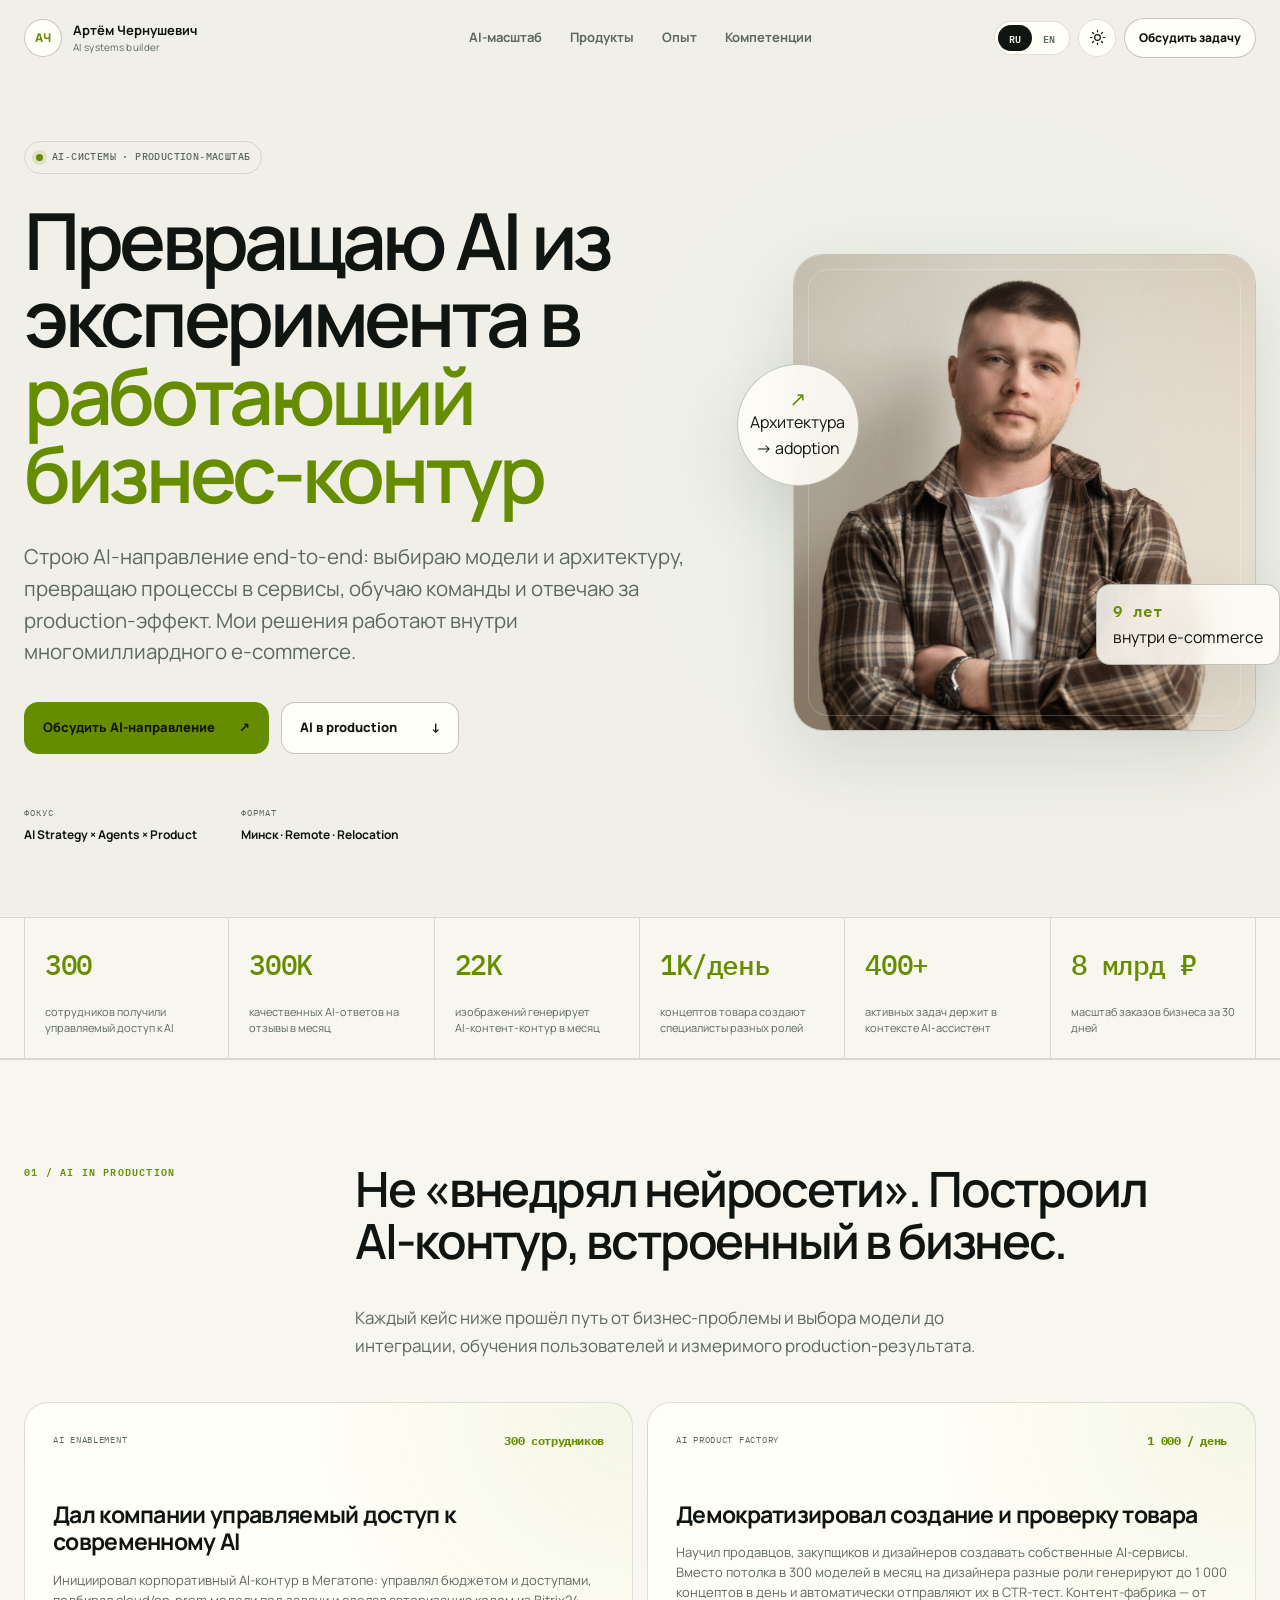
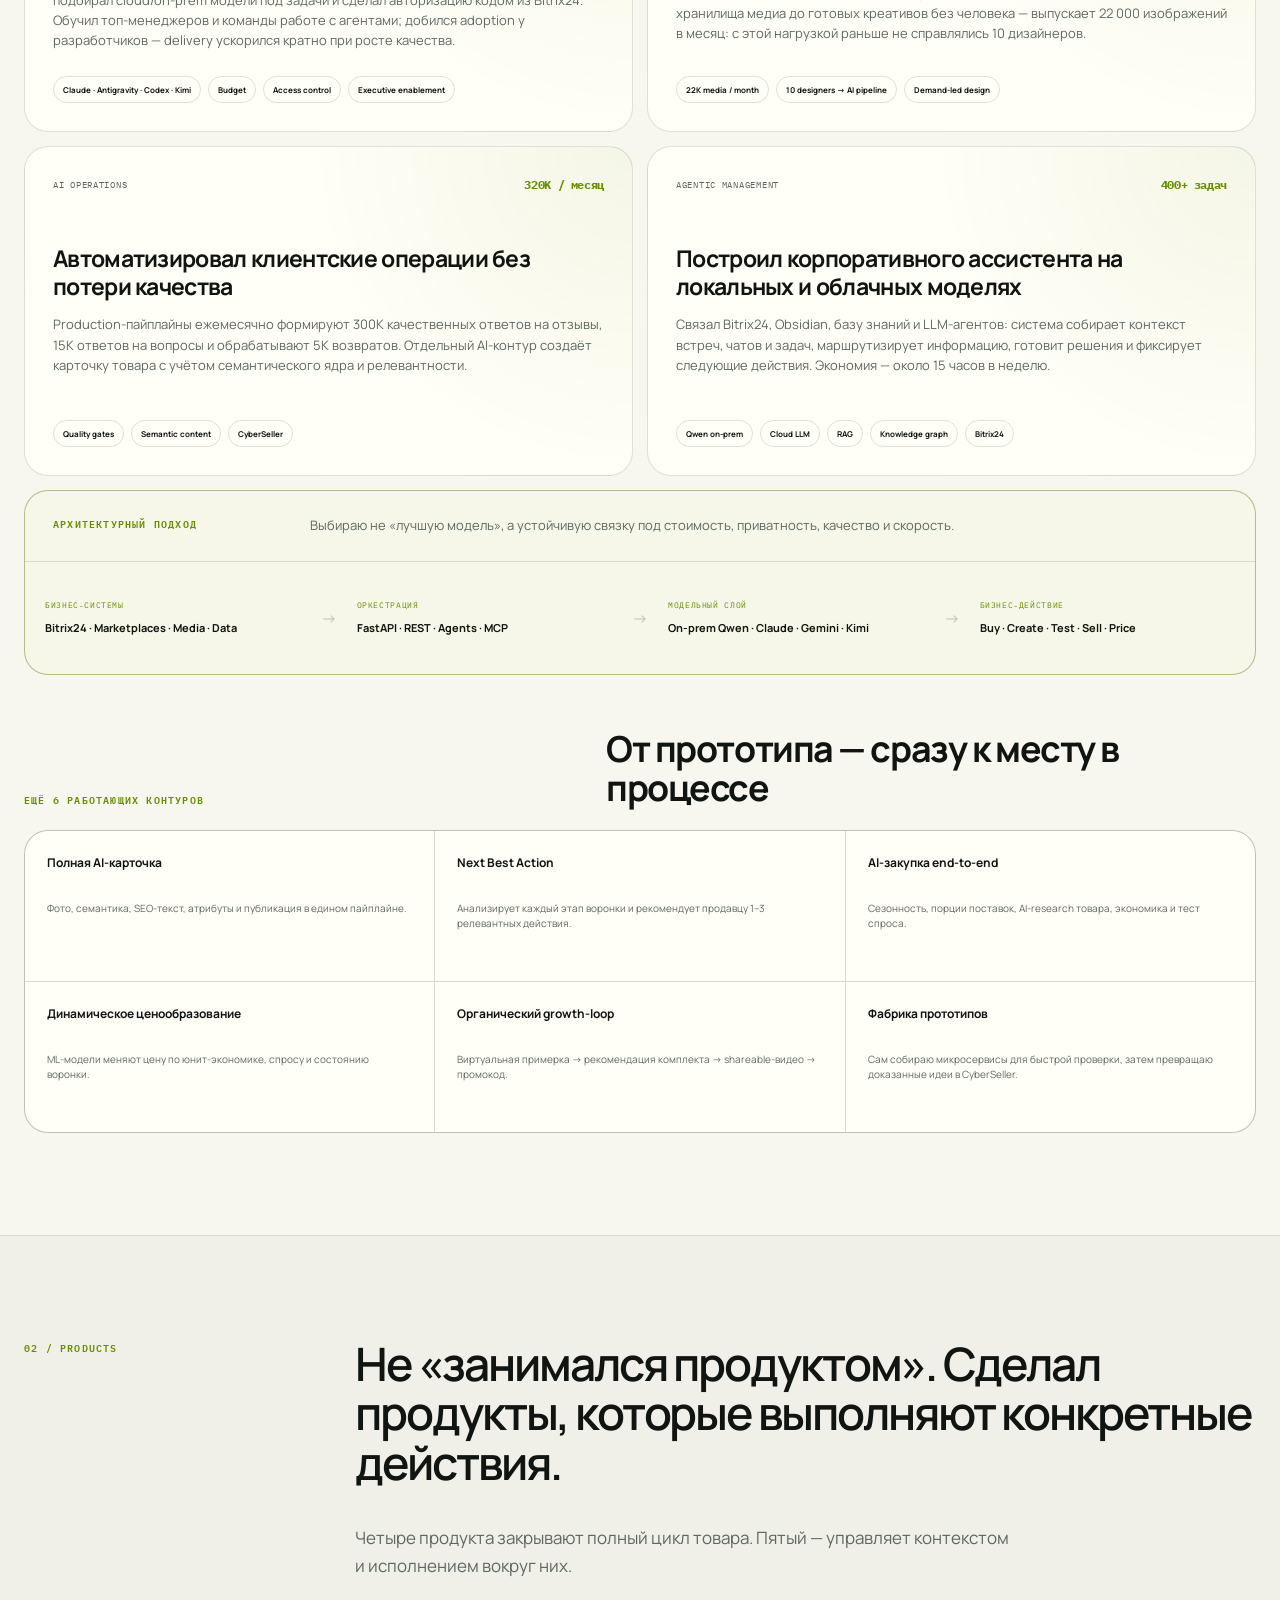
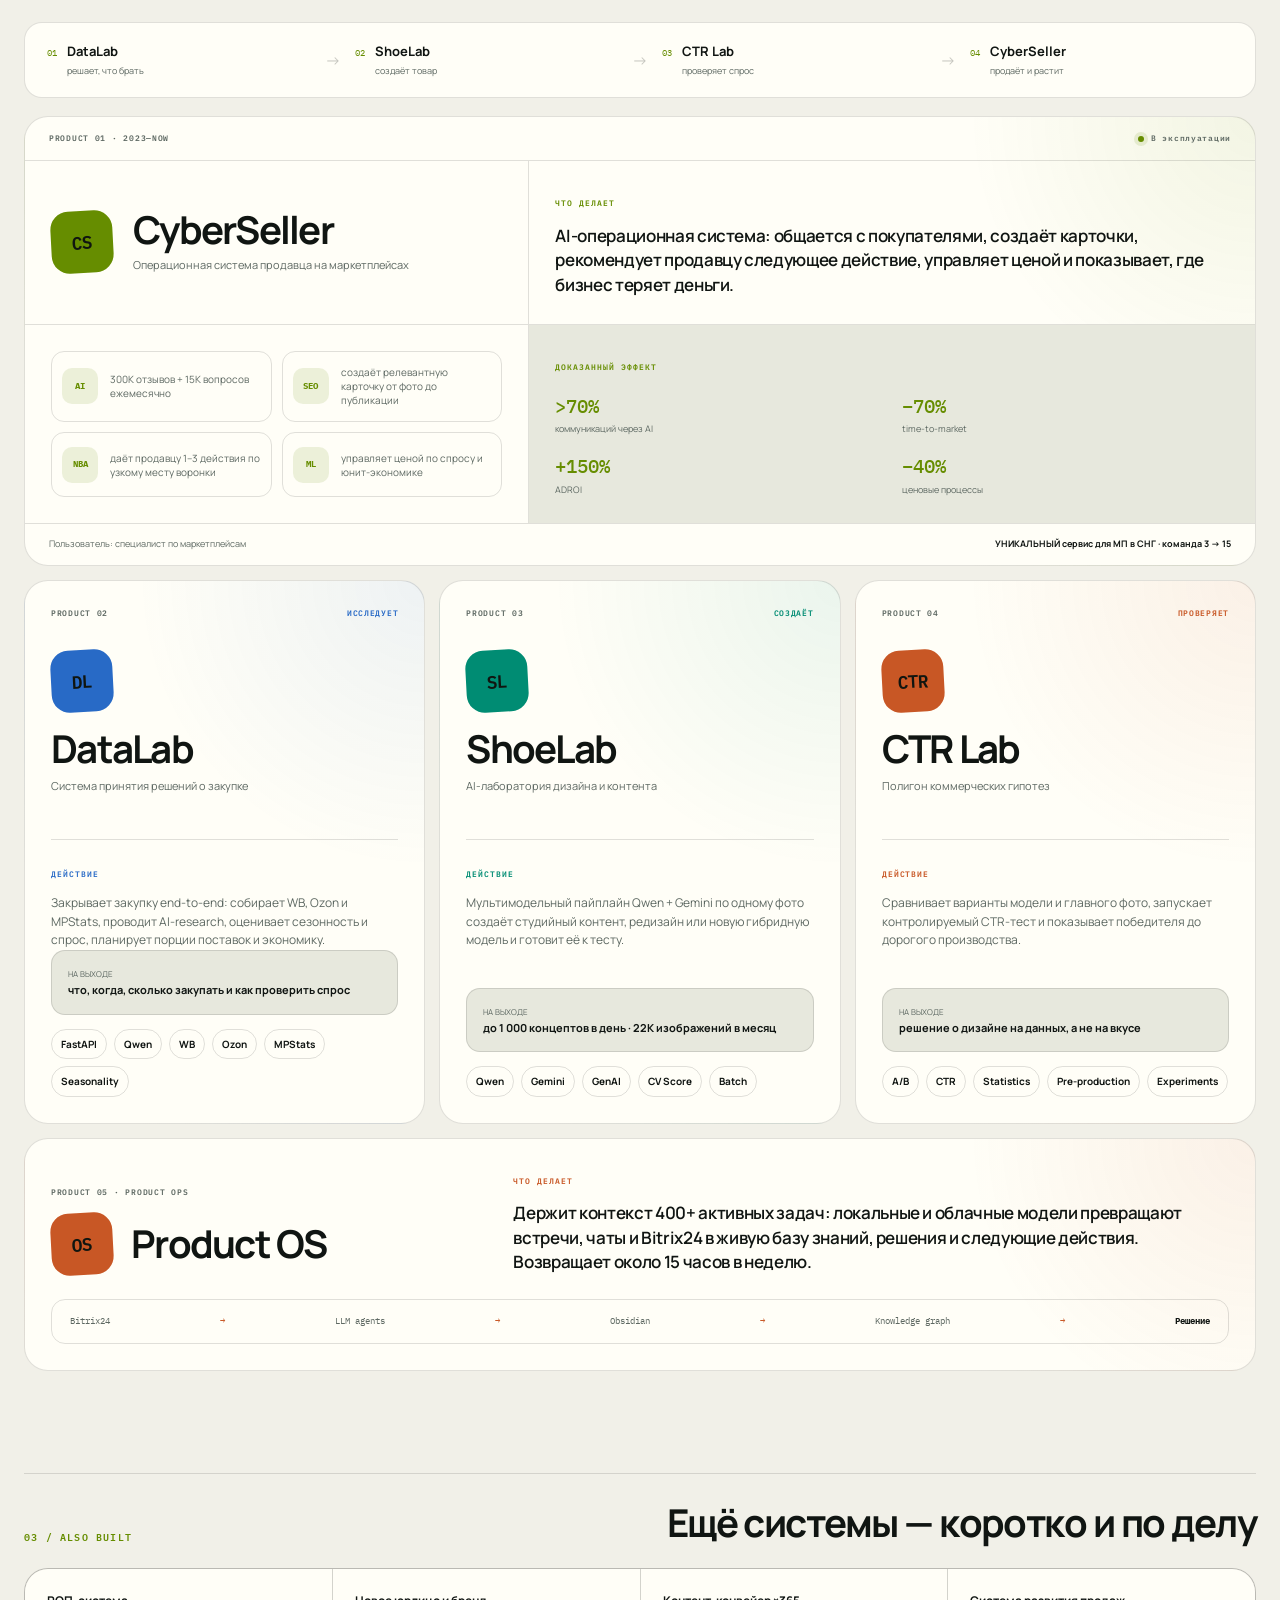
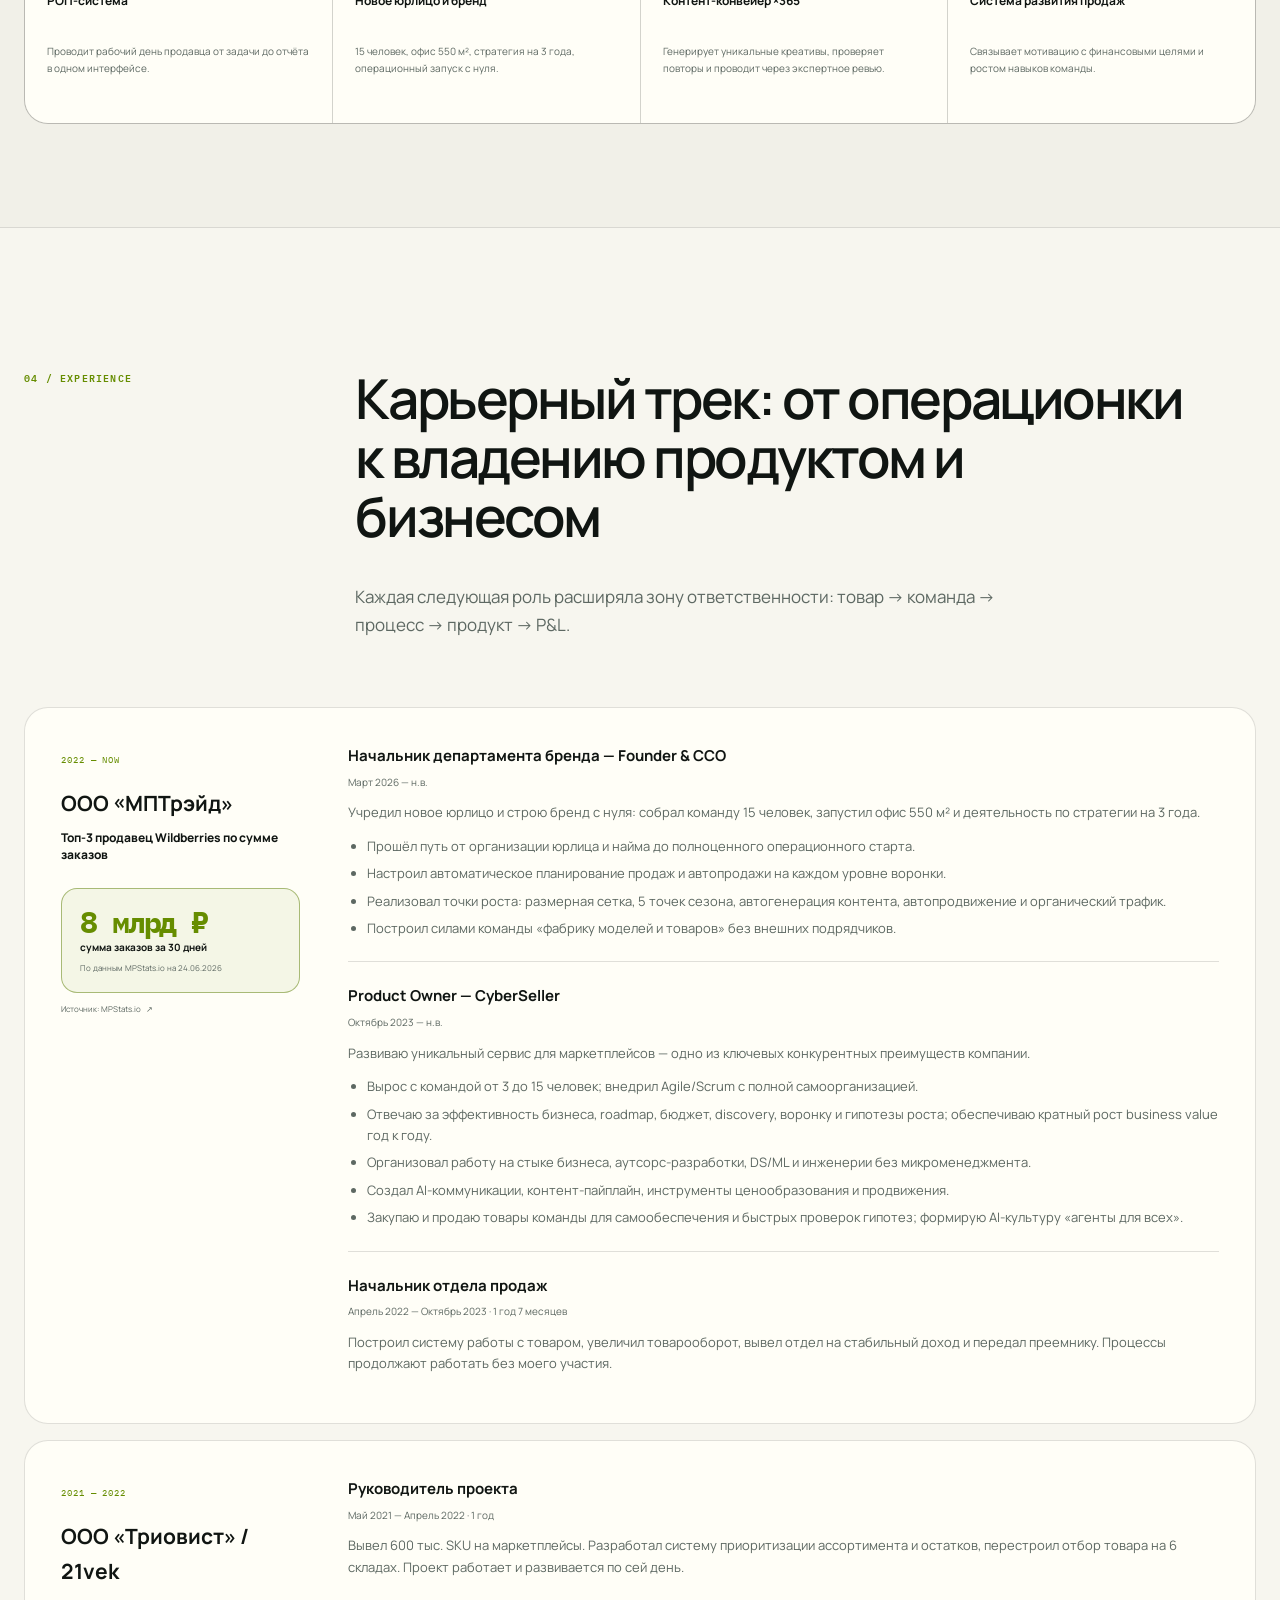
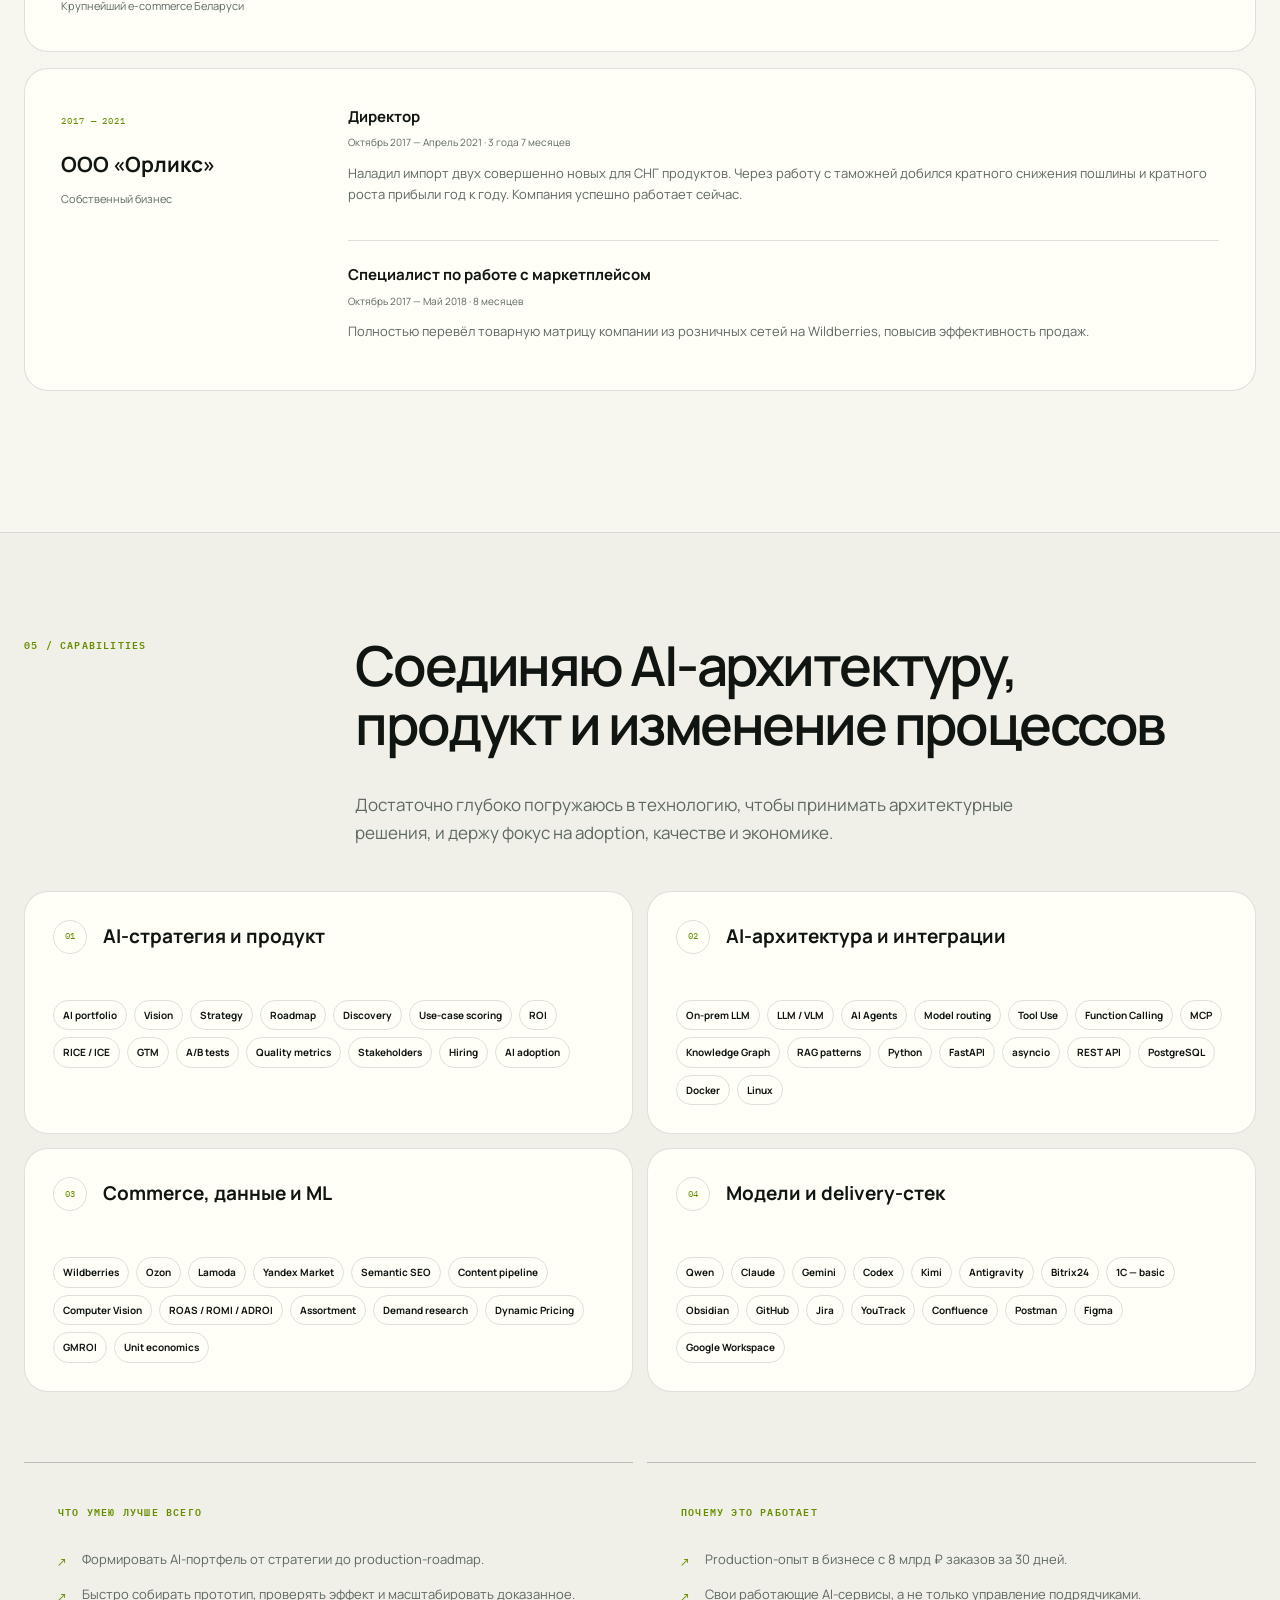
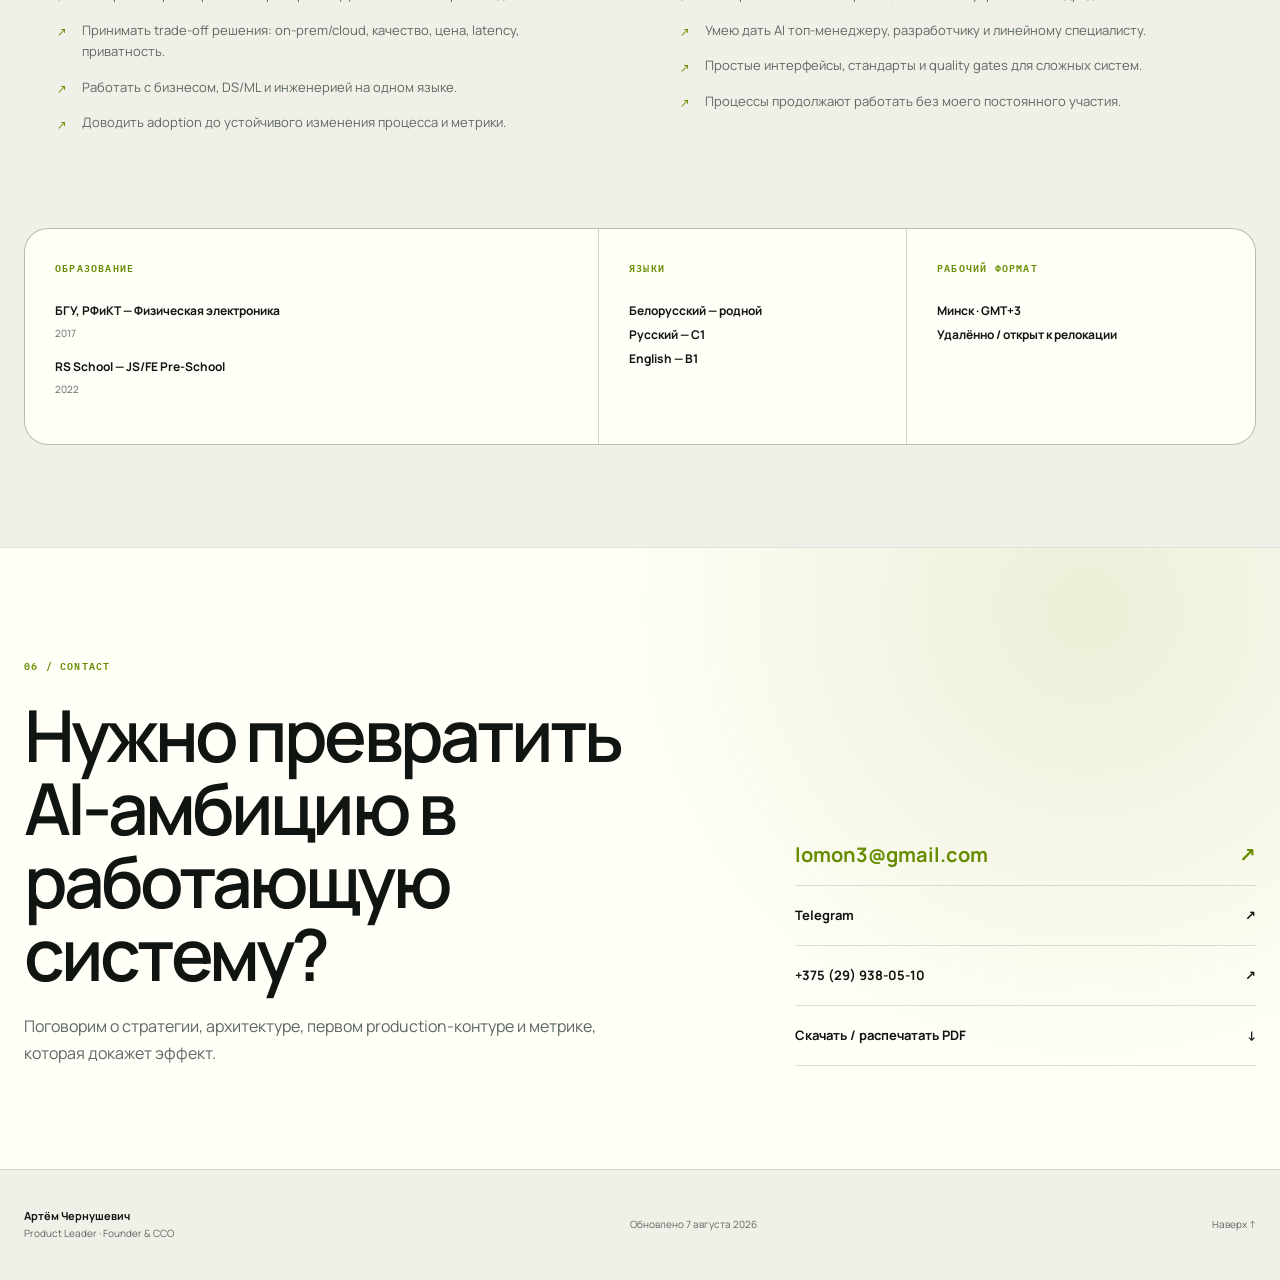
==== commit 1a54e98e: "Polish AI section after audit: Antigravity, RAG tag, content factory, team size - Added Antigravity " ====
--- a/index.html
+++ b/index.html
@@ -190,15 +190,15 @@
             <h3 class="lang-en">Established governed access to modern AI across the company</h3>
             <p class="lang-ru">Инициировал корпоративный AI‑контур в Мегатопе: управлял бюджетом и доступами, подбирал cloud/on‑prem модели под задачи и сделал авторизацию кодом из Bitrix24. Обучил топ‑менеджеров и команды работе с агентами; добился adoption у разработчиков — delivery ускорился кратно при росте качества.</p>
             <p class="lang-en">Initiated the corporate AI layer at Megatop: owned budget and access, selected cloud/on-prem models by use case and built Bitrix24 email-code authentication. Trained executives and teams in agentic workflows; developer adoption multiplied delivery speed while improving quality.</p>
-            <div class="ai-proof-tags"><span>Claude · Codex · Kimi</span><span>Budget</span><span>Access control</span><span>Executive enablement</span></div>
+            <div class="ai-proof-tags"><span>Claude · Antigravity · Codex · Kimi</span><span>Budget</span><span>Access control</span><span>Executive enablement</span></div>
           </article>
 
           <article class="ai-proof-card reveal">
             <div class="ai-proof-topline"><span>AI PRODUCT FACTORY</span><strong class="lang-ru">1 000 / день</strong><strong class="lang-en">1,000 / day</strong></div>
             <h3 class="lang-ru">Демократизировал создание и проверку товара</h3>
             <h3 class="lang-en">Democratized product creation and demand validation</h3>
-            <p class="lang-ru">Научил продавцов, закупщиков и дизайнеров создавать собственные AI‑сервисы. Вместо потолка в 300 моделей в месяц на дизайнера разные роли генерируют до 1 000 концептов в день и автоматически отправляют их в CTR‑тест.</p>
-            <p class="lang-en">Enabled sales, procurement and design teams to build their own AI services. Instead of a 300-model monthly ceiling per designer, multiple roles now generate up to 1,000 concepts a day and automatically route them into CTR tests.</p>
+            <p class="lang-ru">Научил продавцов, закупщиков и дизайнеров создавать собственные AI‑сервисы. Вместо потолка в 300 моделей в месяц на дизайнера разные роли генерируют до 1 000 концептов в день и автоматически отправляют их в CTR‑тест. Контент‑фабрика — от хранилища медиа до готовых креативов без человека — выпускает 22 000 изображений в месяц: с этой нагрузкой раньше не справлялись 10 дизайнеров.</p>
+            <p class="lang-en">Enabled sales, procurement and design teams to build their own AI services. Instead of a 300-model monthly ceiling per designer, multiple roles now generate up to 1,000 concepts a day and automatically route them into CTR tests. The content factory — from media storage to finished creatives with no human in the loop — ships 22,000 images a month, a load 10 designers previously couldn't handle.</p>
             <div class="ai-proof-tags"><span>22K media / month</span><span>10 designers → AI pipeline</span><span>Demand-led design</span></div>
           </article>
 
@@ -217,7 +217,7 @@
             <h3 class="lang-en">Built a corporate copilot across local and cloud models</h3>
             <p class="lang-ru">Связал Bitrix24, Obsidian, базу знаний и LLM‑агентов: система собирает контекст встреч, чатов и задач, маршрутизирует информацию, готовит решения и фиксирует следующие действия. Экономия — около 15 часов в неделю.</p>
             <p class="lang-en">Connected Bitrix24, Obsidian, a knowledge base and LLM agents: the system gathers meeting, chat and task context, routes information, prepares decisions and captures next actions—saving around 15 hours per week.</p>
-            <div class="ai-proof-tags"><span>Qwen on‑prem</span><span>Cloud LLM</span><span>Knowledge graph</span><span>Bitrix24</span></div>
+            <div class="ai-proof-tags"><span>Qwen on‑prem</span><span>Cloud LLM</span><span>RAG</span><span>Knowledge graph</span><span>Bitrix24</span></div>
           </article>
         </div>
 
@@ -313,7 +313,7 @@
           </div>
           <footer class="product-footer">
             <span class="lang-ru">Пользователь: специалист по маркетплейсам</span><span class="lang-en">User: marketplace specialist</span>
-            <strong class="lang-ru">УНИКАЛЬНЫЙ сервис для МП в СНГ · команда 3 → 20</strong><strong class="lang-en">Unique CIS marketplace platform · team 3 → 20</strong>
+            <strong class="lang-ru">УНИКАЛЬНЫЙ сервис для МП в СНГ · команда 3 → 15</strong><strong class="lang-en">Unique CIS marketplace platform · team 3 → 15</strong>
           </footer>
         </article>
 
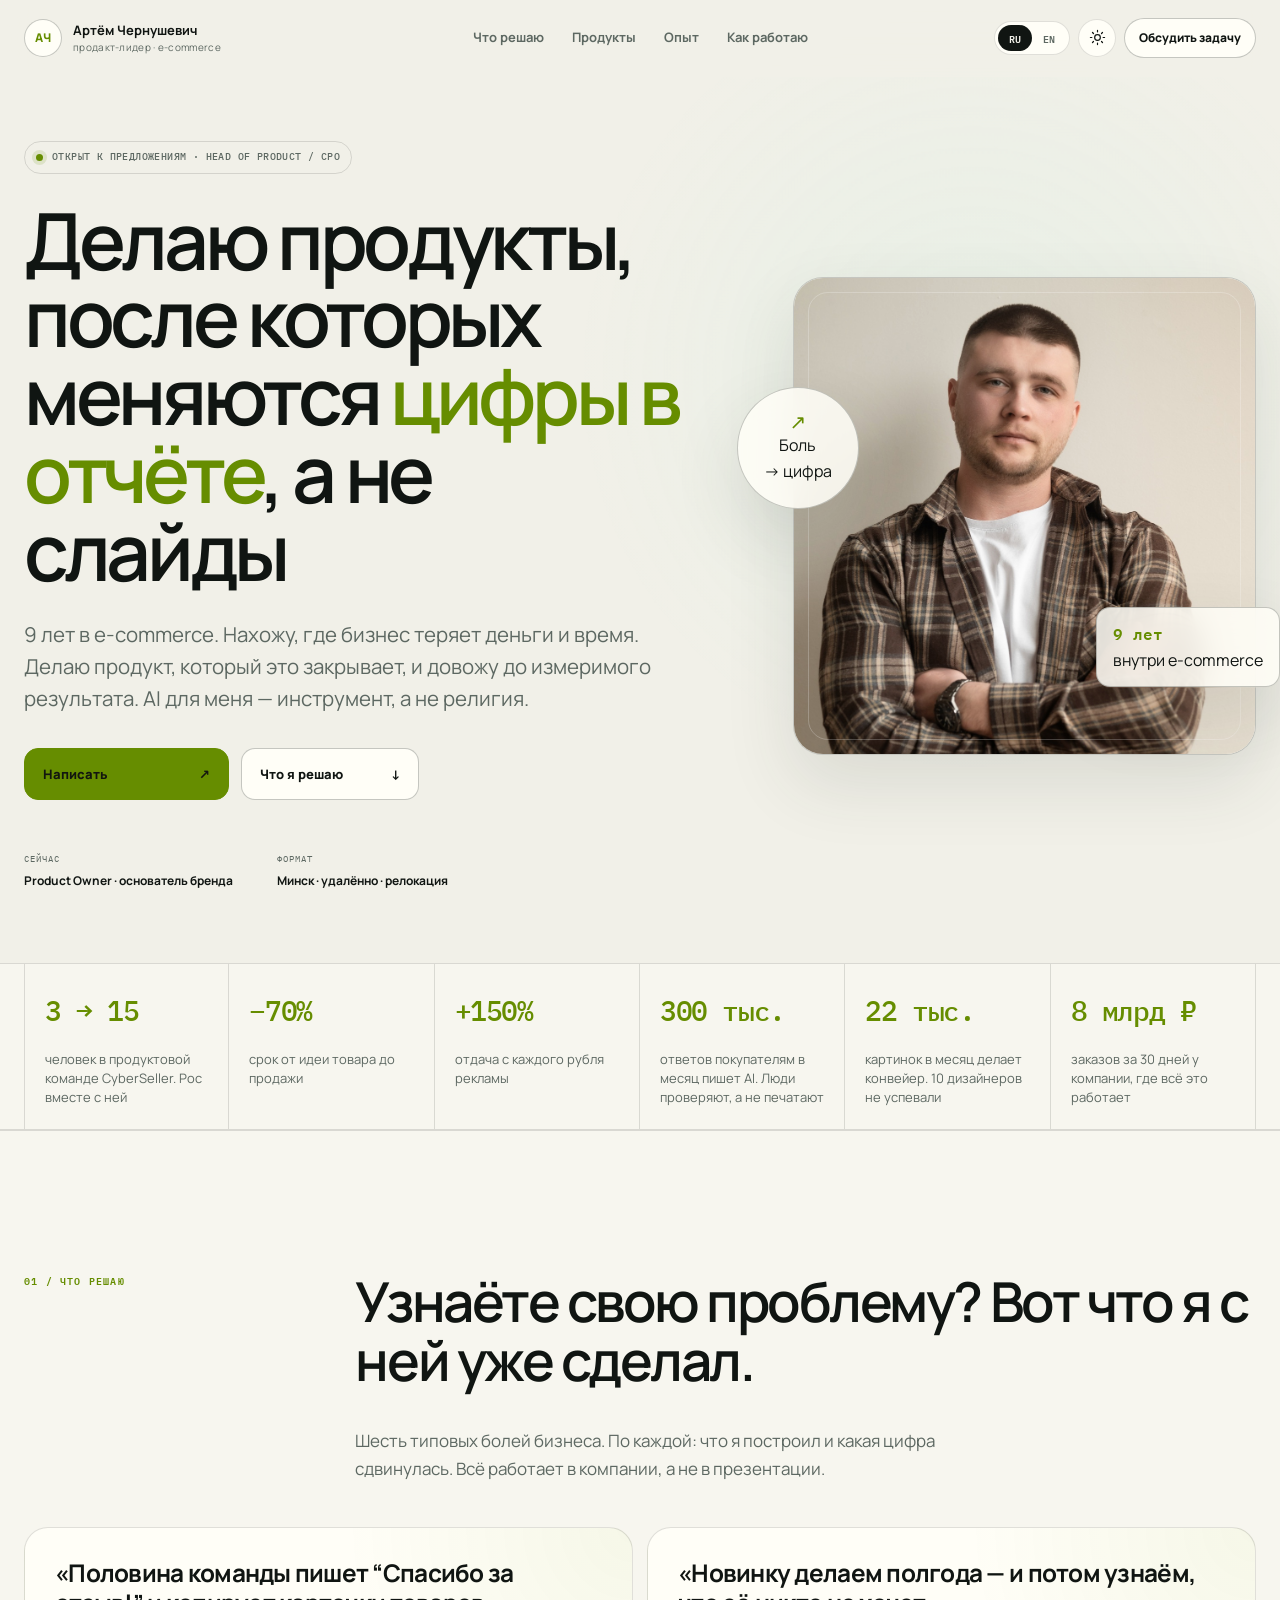
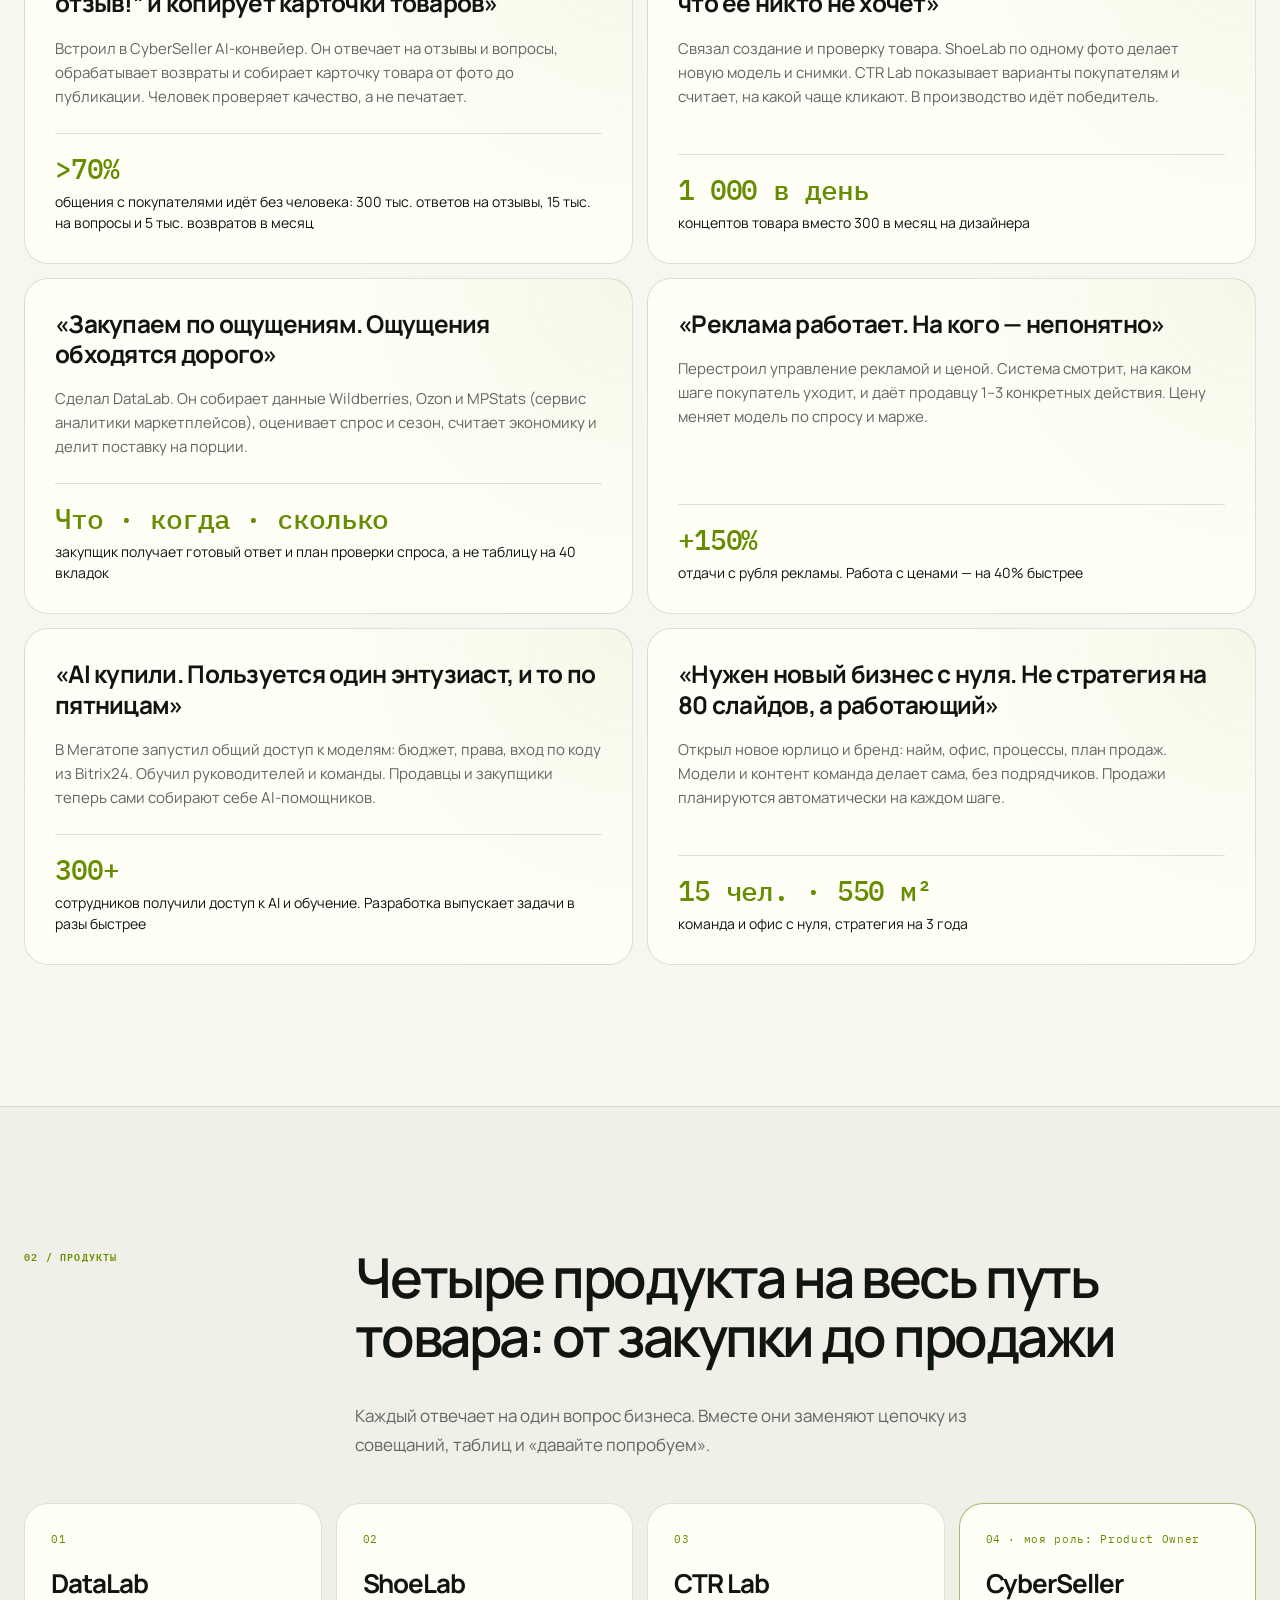
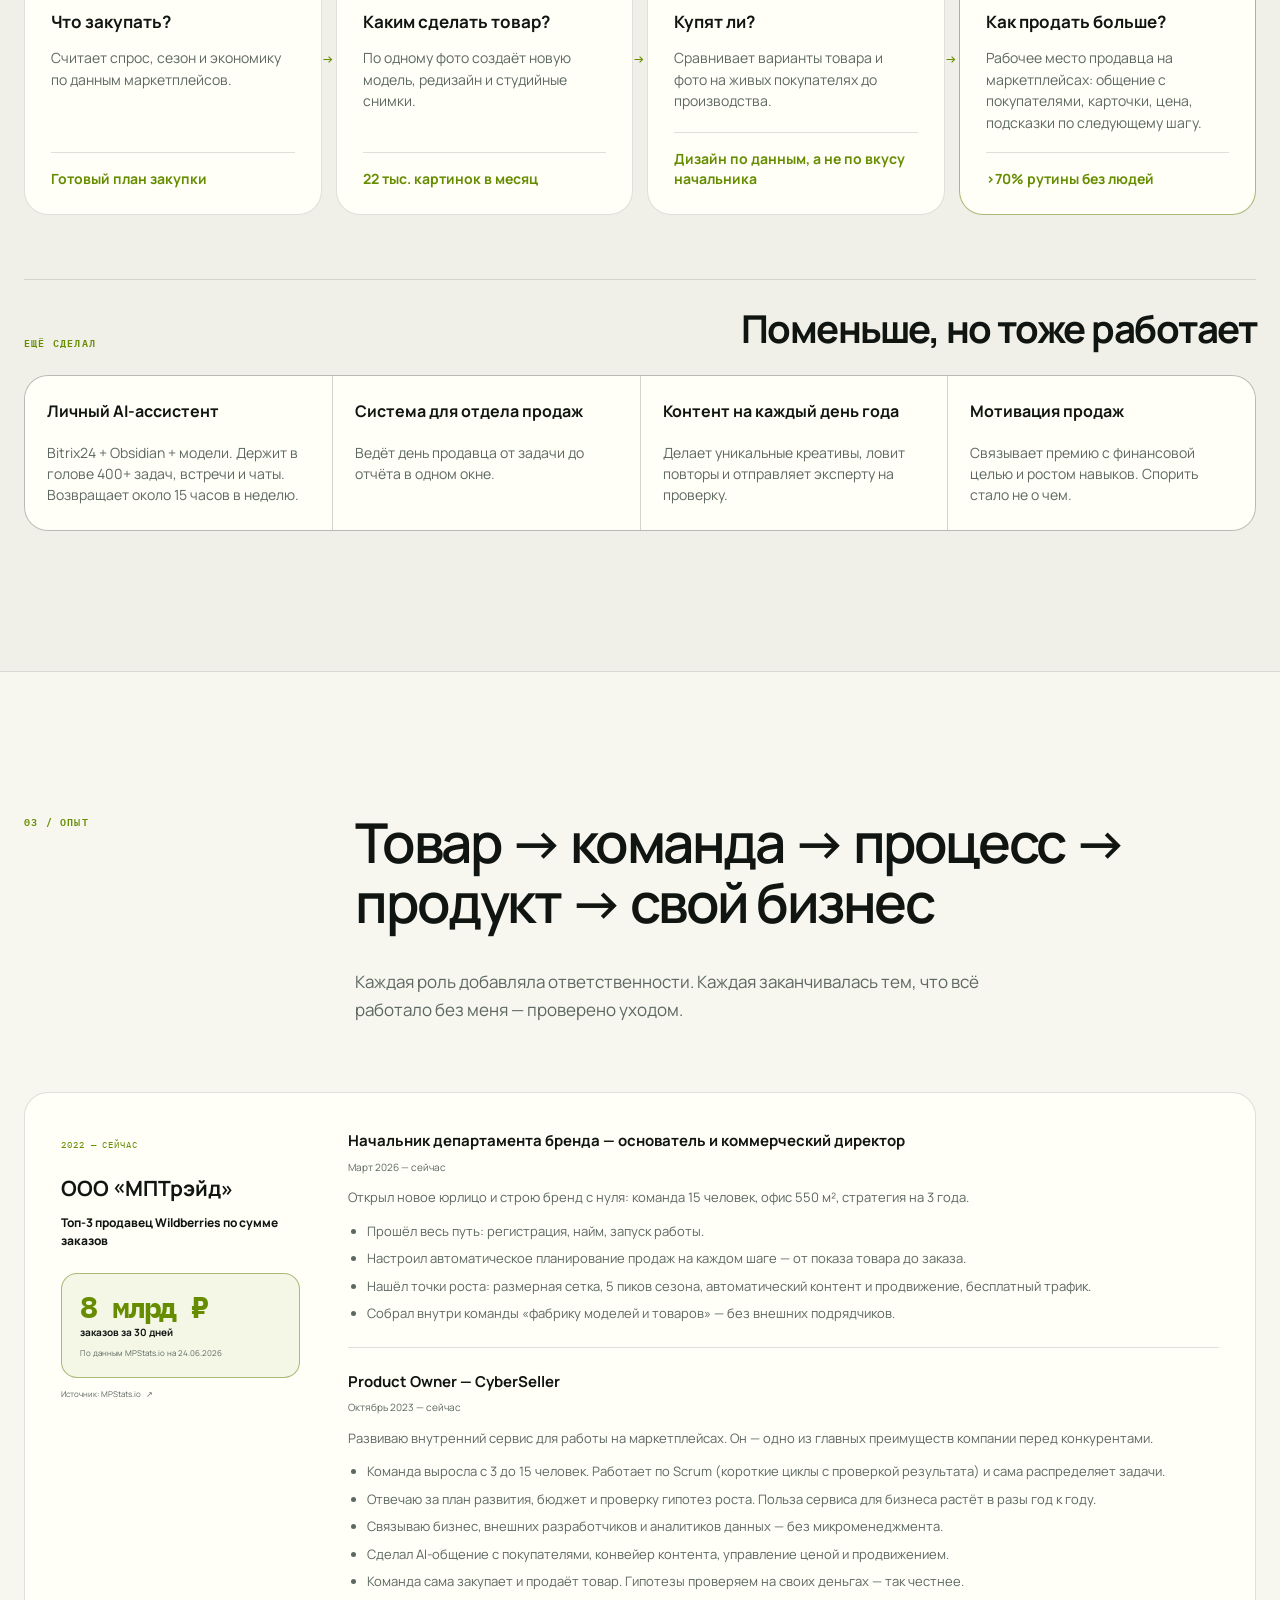
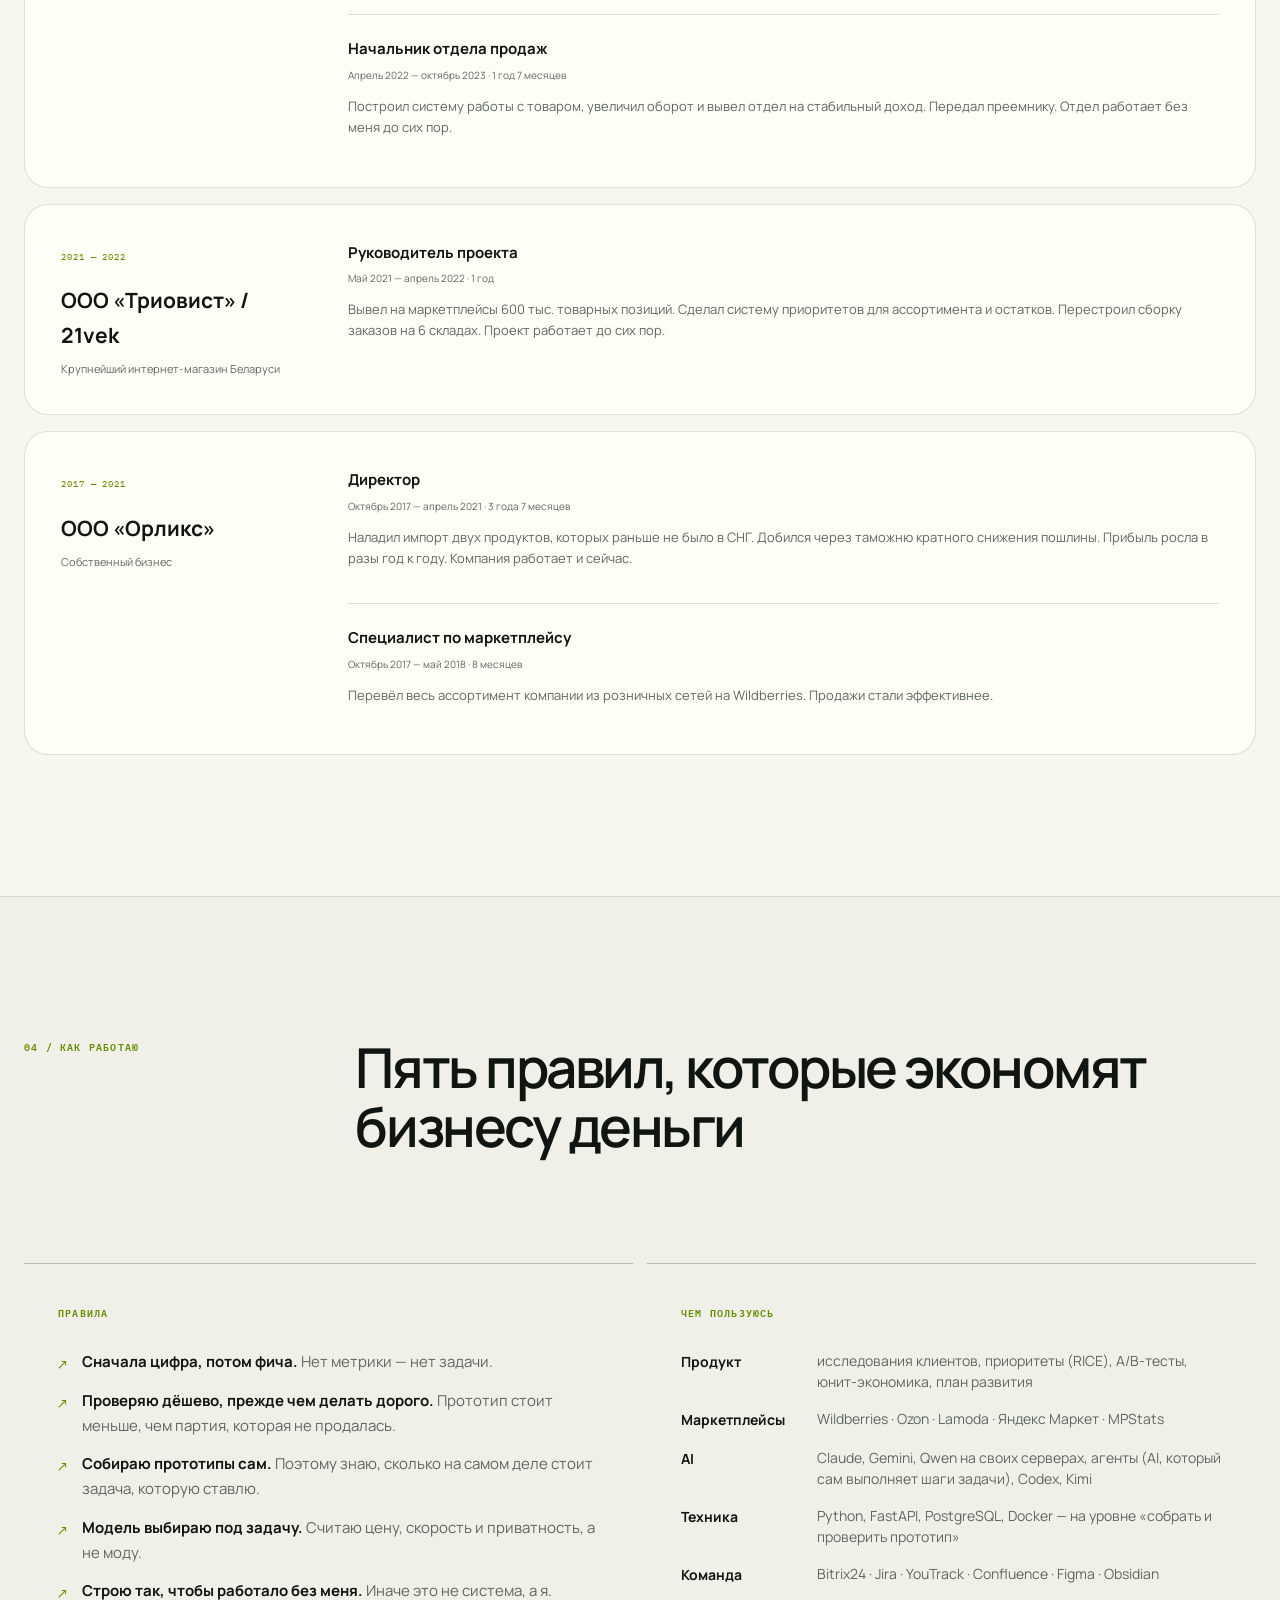
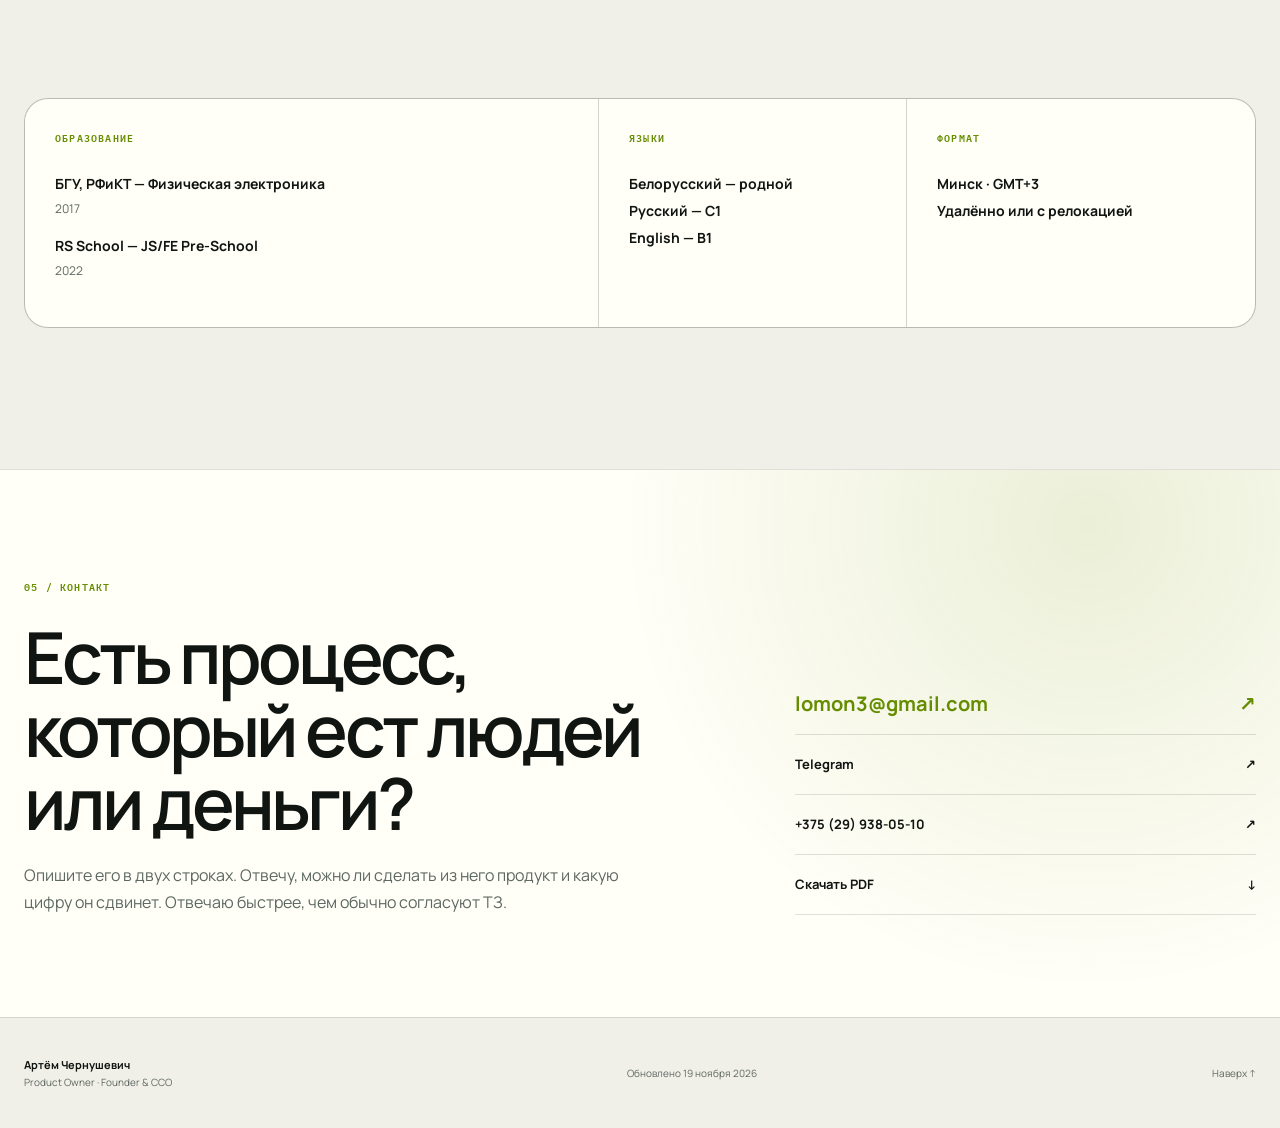
==== commit 6adfa969: "Refocus CV on product results: pain → built → number Lead with six employer pains, each with what wa" ====
--- a/index.html
+++ b/index.html
@@ -5,11 +5,11 @@
   <meta name="viewport" content="width=device-width, initial-scale=1">
   <meta name="theme-color" content="#0b100f">
   <link rel="icon" href="data:image/svg+xml,%3Csvg xmlns='http://www.w3.org/2000/svg' viewBox='0 0 64 64'%3E%3Crect width='64' height='64' rx='32' fill='%230b100f'/%3E%3Ctext x='32' y='39' text-anchor='middle' font-family='Arial' font-size='22' font-weight='700' fill='%23d7ff45'%3EAC%3C/text%3E%3C/svg%3E">
-  <title>Артём Чернушевич — AI Transformation &amp; Product Leader</title>
-  <meta name="description" content="Руководитель AI-трансформации: вывожу LLM, агентные системы и AI-продукты из прототипа в production-процессы многомиллиардного e-commerce.">
+  <title>Артём Чернушевич — продакт‑лидер в e‑commerce</title>
+  <meta name="description" content="Продакт‑лидер в e‑commerce: нахожу, где бизнес теряет деньги и время, делаю продукт, который это закрывает, и довожу до цифры в отчёте.">
   <meta property="og:type" content="profile">
-  <meta property="og:title" content="Артём Чернушевич — AI Transformation &amp; Product Leader">
-  <meta property="og:description" content="AI в production: 300 сотрудников, локальные и облачные модели, агенты, 300K ответов и 22K изображений в месяц.">
+  <meta property="og:title" content="Артём Чернушевич — продакт‑лидер в e‑commerce">
+  <meta property="og:description" content="Команда 3 → 15, срок вывода товара −70%, 300 тыс. ответов покупателям в месяц без людей. 9 лет в e‑commerce.">
   <meta property="og:image" content="https://lomon3.github.io/profile-portrait.jpg">
   <meta property="og:url" content="https://lomon3.github.io/">
   <link rel="preconnect" href="https://fonts.googleapis.com">
@@ -23,13 +23,30 @@
     "name": "Артём Чернушевич",
     "url": "https://lomon3.github.io/",
     "image": "https://lomon3.github.io/profile-portrait.jpg",
-    "jobTitle": "AI Transformation and Product Leader",
+    "jobTitle": "Product Leader, e-commerce",
     "email": "mailto:lomon3@gmail.com",
     "telephone": "+375299380510",
     "address": {"@type": "PostalAddress", "addressLocality": "Минск", "addressCountry": "BY"},
-    "knowsAbout": ["AI Transformation", "AI Agents", "LLM", "On-premise AI", "Product Management", "e-commerce", "Marketplaces", "GenAI", "Dynamic Pricing", "FastAPI", "Bitrix24", "Growth", "DS/ML", "Product Operations"],
+    "knowsAbout": ["Product Management", "e-commerce", "Marketplaces", "Wildberries", "Ozon", "AI products", "LLM", "AI Agents", "Dynamic Pricing", "Unit economics", "A/B testing", "Team building"],
     "sameAs": ["https://t.me/ArChernushevich", "https://by.linkedin.com/in/artyom-chernushevich-39215917b"]
   }
+  </script>
+  <!--
+    Счётчик посещений (GoatCounter): без cookie и персональных данных.
+    Настройка: зарегистрировать сайт на goatcounter.com и вписать свой код в SITE_CODE.
+    Свои заходы не считать: в консоли браузера — localStorage.setItem('skipgc', 't')
+  -->
+  <script>
+    (function () {
+      var SITE_CODE = 'lomon3';
+      if (SITE_CODE === 'YOURCODE') return;
+      try { if (localStorage.getItem('skipgc') === 't') return; } catch (e) {}
+      var s = document.createElement('script');
+      s.async = true;
+      s.src = '//gc.zgo.at/count.js';
+      s.setAttribute('data-goatcounter', 'https://' + SITE_CODE + '.goatcounter.com/count');
+      document.head.appendChild(s);
+    })();
   </script>
 </head>
 <body data-theme="dark" data-lang="ru">
@@ -41,15 +58,16 @@
         <span class="brand-mark">АЧ</span>
         <span class="brand-copy">
           <strong>Артём Чернушевич</strong>
-          <small>AI systems builder</small>
+          <small class="lang-ru">продакт‑лидер · e‑commerce</small>
+          <small class="lang-en">product leader · e‑commerce</small>
         </span>
       </a>
 
       <div class="nav-links">
-        <a href="#ai"><span class="lang-ru">AI‑масштаб</span><span class="lang-en">AI at scale</span></a>
-        <a href="#cases"><span class="lang-ru">Продукты</span><span class="lang-en">Products</span></a>
+        <a href="#pains"><span class="lang-ru">Что решаю</span><span class="lang-en">Problems I solve</span></a>
+        <a href="#products"><span class="lang-ru">Продукты</span><span class="lang-en">Products</span></a>
         <a href="#experience"><span class="lang-ru">Опыт</span><span class="lang-en">Experience</span></a>
-        <a href="#skills"><span class="lang-ru">Компетенции</span><span class="lang-en">Skills</span></a>
+        <a href="#approach"><span class="lang-ru">Как работаю</span><span class="lang-en">How I work</span></a>
       </div>
 
       <div class="nav-actions">
@@ -74,43 +92,45 @@
         <div class="print-identity print-only">
           <strong class="lang-ru">Артём Чернушевич</strong>
           <strong class="lang-en">Artyom Chernushevich</strong>
-          <span>AI Transformation &amp; Product Leader</span>
+          <span class="lang-ru">Продакт‑лидер · e‑commerce</span>
+          <span class="lang-en">Product leader · e‑commerce</span>
         </div>
 
         <div class="eyebrow">
           <span class="status-dot" aria-hidden="true"></span>
-          <span class="lang-ru">AI‑системы · production‑масштаб</span>
-          <span class="lang-en">AI systems · production scale</span>
+          <span class="lang-ru">Открыт к предложениям · Head of Product / CPO</span>
+          <span class="lang-en">Open to offers · Head of Product / CPO</span>
         </div>
 
         <h1>
-          <span class="lang-ru">Превращаю AI из эксперимента в <em>работающий бизнес‑контур</em></span>
-          <span class="lang-en">I turn AI experiments into <em>production business systems</em></span>
+          <span class="lang-ru">Делаю продукты, после которых меняются <em>цифры в отчёте</em>, а не слайды</span>
+          <span class="lang-en">I build products that change <em>the numbers in the report</em>, not the slides</span>
         </h1>
 
-        <p class="hero-lead lang-ru">Строю AI‑направление end‑to‑end: выбираю модели и архитектуру, превращаю процессы в сервисы, обучаю команды и отвечаю за production‑эффект. Мои решения работают внутри многомиллиардного e‑commerce.</p>
-        <p class="hero-lead lang-en">I build AI capabilities end to end: select models and architecture, turn workflows into services, drive adoption and own production impact inside a multi‑billion e-commerce business.</p>
+        <p class="hero-lead lang-ru">9 лет в e‑commerce. Нахожу, где бизнес теряет деньги и время. Делаю продукт, который это закрывает, и довожу до измеримого результата. AI для меня — инструмент, а не религия.</p>
+        <p class="hero-lead lang-en">9 years in e‑commerce. I find where a business loses money and time, build the product that fixes it and push it to a measurable result. AI is a tool for me, not a religion.</p>
 
         <div class="hero-actions">
           <a class="button button-primary" href="mailto:lomon3@gmail.com">
-            <span class="lang-ru">Обсудить AI‑направление</span><span class="lang-en">Discuss AI leadership</span>
+            <span class="lang-ru">Написать</span><span class="lang-en">Get in touch</span>
             <span aria-hidden="true">↗</span>
           </a>
-          <a class="button button-ghost" href="#ai">
-            <span class="lang-ru">AI в production</span><span class="lang-en">AI in production</span>
+          <a class="button button-ghost" href="#pains">
+            <span class="lang-ru">Что я решаю</span><span class="lang-en">What I solve</span>
             <span aria-hidden="true">↓</span>
           </a>
         </div>
 
         <div class="hero-facts">
           <div>
-            <span class="fact-label lang-ru">Фокус</span><span class="fact-label lang-en">Focus</span>
-            <strong>AI Strategy × Agents × Product</strong>
+            <span class="fact-label lang-ru">Сейчас</span><span class="fact-label lang-en">Now</span>
+            <strong class="lang-ru">Product Owner · основатель бренда</strong>
+            <strong class="lang-en">Product Owner · brand founder</strong>
           </div>
           <div>
             <span class="fact-label lang-ru">Формат</span><span class="fact-label lang-en">Format</span>
-            <strong class="lang-ru">Минск · Remote · Relocation</strong>
-            <strong class="lang-en">Minsk · Remote · Relocation</strong>
+            <strong class="lang-ru">Минск · удалённо · релокация</strong>
+            <strong class="lang-en">Minsk · remote · relocation</strong>
           </div>
         </div>
 
@@ -118,6 +138,7 @@
           <a href="mailto:lomon3@gmail.com">lomon3@gmail.com</a>
           <a href="https://t.me/ArChernushevich">t.me/ArChernushevich</a>
           <a href="tel:+375299380510">+375 (29) 938‑05‑10</a>
+          <a href="https://lomon3.github.io/">lomon3.github.io</a>
         </div>
       </div>
 
@@ -127,11 +148,11 @@
         </div>
         <div class="orbit-card orbit-card-one">
           <span class="orbit-icon">↗</span>
-          <span class="lang-ru">Архитектура<br>→ adoption</span>
-          <span class="lang-en">Architecture<br>→ adoption</span>
+          <span class="lang-ru">Боль<br>→ цифра</span>
+          <span class="lang-en">Pain<br>→ number</span>
         </div>
         <div class="orbit-card orbit-card-two">
-          <span class="orbit-value">9 лет</span>
+          <span class="orbit-value lang-ru">9 лет</span><span class="orbit-value lang-en">9 yrs</span>
           <span class="lang-ru">внутри e‑commerce</span>
           <span class="lang-en">inside e‑commerce</span>
         </div>
@@ -141,259 +162,179 @@
     <section class="proof-strip" aria-label="Ключевые результаты">
       <div class="shell metrics-grid">
         <article class="metric reveal">
-          <strong>300</strong>
-          <span class="lang-ru">сотрудников получили управляемый доступ к AI</span>
-          <span class="lang-en">employees enabled with governed AI access</span>
+          <strong>3 → 15</strong>
+          <span class="lang-ru">человек в продуктовой команде CyberSeller. Рос вместе с ней</span>
+          <span class="lang-en">people in the CyberSeller product team. I grew with it</span>
         </article>
         <article class="metric reveal">
-          <strong>300K</strong>
-          <span class="lang-ru">качественных AI‑ответов на отзывы в месяц</span>
-          <span class="lang-en">quality AI review responses per month</span>
+          <strong>−70%</strong>
+          <span class="lang-ru">срок от идеи товара до продажи</span>
+          <span class="lang-en">time from product idea to first sale</span>
         </article>
         <article class="metric reveal">
-          <strong>22K</strong>
-          <span class="lang-ru">изображений генерирует AI‑контент‑контур в месяц</span>
-          <span class="lang-en">images generated by the AI content pipeline monthly</span>
+          <strong>+150%</strong>
+          <span class="lang-ru">отдача с каждого рубля рекламы</span>
+          <span class="lang-en">return on every ruble of ad spend</span>
         </article>
         <article class="metric reveal">
-          <strong class="lang-ru">1K/день</strong><strong class="lang-en">1K/day</strong>
-          <span class="lang-ru">концептов товара создают специалисты разных ролей</span>
-          <span class="lang-en">product concepts created daily across business roles</span>
+          <strong class="lang-ru">300 тыс.</strong><strong class="lang-en">300K</strong>
+          <span class="lang-ru">ответов покупателям в месяц пишет AI. Люди проверяют, а не печатают</span>
+          <span class="lang-en">customer replies a month written by AI. People review instead of typing</span>
         </article>
         <article class="metric reveal">
-          <strong>400+</strong>
-          <span class="lang-ru">активных задач держит в контексте AI‑ассистент</span>
-          <span class="lang-en">active tasks held in context by an AI copilot</span>
+          <strong class="lang-ru">22 тыс.</strong><strong class="lang-en">22K</strong>
+          <span class="lang-ru">картинок в месяц делает конвейер. 10 дизайнеров не успевали</span>
+          <span class="lang-en">images a month from the pipeline. 10 designers couldn’t keep up</span>
         </article>
         <article class="metric reveal">
-          <strong>8 млрд ₽</strong>
-          <span class="lang-ru">масштаб заказов бизнеса за 30 дней</span>
-          <span class="lang-en">30-day order value of the business environment</span>
-        </article>
-      </div>
-    </section>
-
-    <section class="section ai-section" id="ai">
+          <strong class="lang-ru">8 млрд ₽</strong><strong class="lang-en">₽8B</strong>
+          <span class="lang-ru">заказов за 30 дней у компании, где всё это работает</span>
+          <span class="lang-en">30‑day orders at the company where all this runs</span>
+        </article>
+      </div>
+    </section>
+
+    <section class="section pains-section" id="pains">
       <div class="shell">
         <div class="section-intro section-intro-wide reveal">
-          <span class="section-kicker">01 / AI IN PRODUCTION</span>
-          <h2 class="lang-ru">Не «внедрял нейросети». Построил AI‑контур, встроенный в бизнес.</h2>
-          <h2 class="lang-en">Not “experimented with AI.” Built an AI operating layer embedded in the business.</h2>
-          <p class="lang-ru">Каждый кейс ниже прошёл путь от бизнес‑проблемы и выбора модели до интеграции, обучения пользователей и измеримого production‑результата.</p>
-          <p class="lang-en">Each case moved from a business problem and model choice through integration, user adoption and measurable production impact.</p>
-        </div>
-
-        <div class="ai-proof-grid">
-          <article class="ai-proof-card reveal">
-            <div class="ai-proof-topline"><span>AI ENABLEMENT</span><strong class="lang-ru">300 сотрудников</strong><strong class="lang-en">300 people</strong></div>
-            <h3 class="lang-ru">Дал компании управляемый доступ к современному AI</h3>
-            <h3 class="lang-en">Established governed access to modern AI across the company</h3>
-            <p class="lang-ru">Инициировал корпоративный AI‑контур в Мегатопе: управлял бюджетом и доступами, подбирал cloud/on‑prem модели под задачи и сделал авторизацию кодом из Bitrix24. Обучил топ‑менеджеров и команды работе с агентами; добился adoption у разработчиков — delivery ускорился кратно при росте качества.</p>
-            <p class="lang-en">Initiated the corporate AI layer at Megatop: owned budget and access, selected cloud/on-prem models by use case and built Bitrix24 email-code authentication. Trained executives and teams in agentic workflows; developer adoption multiplied delivery speed while improving quality.</p>
-            <div class="ai-proof-tags"><span>Claude · Antigravity · Codex · Kimi</span><span>Budget</span><span>Access control</span><span>Executive enablement</span></div>
-          </article>
-
-          <article class="ai-proof-card reveal">
-            <div class="ai-proof-topline"><span>AI PRODUCT FACTORY</span><strong class="lang-ru">1 000 / день</strong><strong class="lang-en">1,000 / day</strong></div>
-            <h3 class="lang-ru">Демократизировал создание и проверку товара</h3>
-            <h3 class="lang-en">Democratized product creation and demand validation</h3>
-            <p class="lang-ru">Научил продавцов, закупщиков и дизайнеров создавать собственные AI‑сервисы. Вместо потолка в 300 моделей в месяц на дизайнера разные роли генерируют до 1 000 концептов в день и автоматически отправляют их в CTR‑тест. Контент‑фабрика — от хранилища медиа до готовых креативов без человека — выпускает 22 000 изображений в месяц: с этой нагрузкой раньше не справлялись 10 дизайнеров.</p>
-            <p class="lang-en">Enabled sales, procurement and design teams to build their own AI services. Instead of a 300-model monthly ceiling per designer, multiple roles now generate up to 1,000 concepts a day and automatically route them into CTR tests. The content factory — from media storage to finished creatives with no human in the loop — ships 22,000 images a month, a load 10 designers previously couldn't handle.</p>
-            <div class="ai-proof-tags"><span>22K media / month</span><span>10 designers → AI pipeline</span><span>Demand-led design</span></div>
-          </article>
-
-          <article class="ai-proof-card reveal">
-            <div class="ai-proof-topline"><span>AI OPERATIONS</span><strong class="lang-ru">320K / месяц</strong><strong class="lang-en">320K / month</strong></div>
-            <h3 class="lang-ru">Автоматизировал клиентские операции без потери качества</h3>
-            <h3 class="lang-en">Automated customer operations without sacrificing quality</h3>
-            <p class="lang-ru">Production‑пайплайны ежемесячно формируют 300K качественных ответов на отзывы, 15K ответов на вопросы и обрабатывают 5K возвратов. Отдельный AI‑контур создаёт карточку товара с учётом семантического ядра и релевантности.</p>
-            <p class="lang-en">Production pipelines generate 300K quality review responses, answer 15K questions and process 5K returns every month. A separate AI workflow builds complete product listings using semantic-core and relevance signals.</p>
-            <div class="ai-proof-tags"><span>Quality gates</span><span>Semantic content</span><span>CyberSeller</span></div>
-          </article>
-
-          <article class="ai-proof-card reveal">
-            <div class="ai-proof-topline"><span>AGENTIC MANAGEMENT</span><strong class="lang-ru">400+ задач</strong><strong class="lang-en">400+ tasks</strong></div>
-            <h3 class="lang-ru">Построил корпоративного ассистента на локальных и облачных моделях</h3>
-            <h3 class="lang-en">Built a corporate copilot across local and cloud models</h3>
-            <p class="lang-ru">Связал Bitrix24, Obsidian, базу знаний и LLM‑агентов: система собирает контекст встреч, чатов и задач, маршрутизирует информацию, готовит решения и фиксирует следующие действия. Экономия — около 15 часов в неделю.</p>
-            <p class="lang-en">Connected Bitrix24, Obsidian, a knowledge base and LLM agents: the system gathers meeting, chat and task context, routes information, prepares decisions and captures next actions—saving around 15 hours per week.</p>
-            <div class="ai-proof-tags"><span>Qwen on‑prem</span><span>Cloud LLM</span><span>RAG</span><span>Knowledge graph</span><span>Bitrix24</span></div>
-          </article>
-        </div>
-
-        <div class="ai-architecture reveal">
-          <div class="ai-architecture-heading">
-            <span class="section-kicker lang-ru">АРХИТЕКТУРНЫЙ ПОДХОД</span><span class="section-kicker lang-en">ARCHITECTURE APPROACH</span>
-            <p class="lang-ru">Выбираю не «лучшую модель», а устойчивую связку под стоимость, приватность, качество и скорость.</p>
-            <p class="lang-en">I select resilient combinations for cost, privacy, quality and speed—not a single “best model.”</p>
-          </div>
-          <div class="ai-architecture-flow">
-            <div><small class="lang-ru">Бизнес‑системы</small><small class="lang-en">Business systems</small><strong>Bitrix24 · Marketplaces · Media · Data</strong></div>
-            <i>→</i>
-            <div><small class="lang-ru">Оркестрация</small><small class="lang-en">Orchestration</small><strong>FastAPI · REST · Agents · MCP</strong></div>
-            <i>→</i>
-            <div><small class="lang-ru">Модельный слой</small><small class="lang-en">Model layer</small><strong>On‑prem Qwen · Claude · Gemini · Kimi</strong></div>
-            <i>→</i>
-            <div><small class="lang-ru">Бизнес‑действие</small><small class="lang-en">Business action</small><strong>Buy · Create · Test · Sell · Price</strong></div>
-          </div>
-        </div>
-
-        <div class="ai-delivery reveal">
-          <div class="ai-delivery-heading">
-            <span class="section-kicker lang-ru">ЕЩЁ 6 РАБОТАЮЩИХ КОНТУРОВ</span><span class="section-kicker lang-en">6 MORE WORKING SYSTEMS</span>
-            <h3 class="lang-ru">От прототипа — сразу к месту в процессе</h3>
-            <h3 class="lang-en">Every prototype is designed for a real workflow</h3>
-          </div>
-          <div class="ai-delivery-grid">
-            <article><strong class="lang-ru">Полная AI‑карточка</strong><strong class="lang-en">End-to-end AI listing</strong><p class="lang-ru">Фото, семантика, SEO‑текст, атрибуты и публикация в едином пайплайне.</p><p class="lang-en">Images, semantics, SEO copy, attributes and publication in one pipeline.</p></article>
-            <article><strong>Next Best Action</strong><p class="lang-ru">Анализирует каждый этап воронки и рекомендует продавцу 1–3 релевантных действия.</p><p class="lang-en">Analyzes each funnel stage and recommends 1–3 relevant seller actions.</p></article>
-            <article><strong class="lang-ru">AI‑закупка end‑to‑end</strong><strong class="lang-en">End-to-end AI procurement</strong><p class="lang-ru">Сезонность, порции поставок, AI‑research товара, экономика и тест спроса.</p><p class="lang-en">Seasonality, supply waves, AI product research, economics and demand tests.</p></article>
-            <article><strong class="lang-ru">Динамическое ценообразование</strong><strong class="lang-en">Dynamic pricing</strong><p class="lang-ru">ML‑модели меняют цену по юнит‑экономике, спросу и состоянию воронки.</p><p class="lang-en">ML models adjust prices using unit economics, demand and funnel state.</p></article>
-            <article><strong class="lang-ru">Органический growth‑loop</strong><strong class="lang-en">Organic growth loop</strong><p class="lang-ru">Виртуальная примерка → рекомендация комплекта → shareable‑видео → промокод.</p><p class="lang-en">Virtual try-on → bundle recommendation → shareable video → promo code.</p></article>
-            <article><strong class="lang-ru">Фабрика прототипов</strong><strong class="lang-en">Prototype factory</strong><p class="lang-ru">Сам собираю микросервисы для быстрой проверки, затем превращаю доказанные идеи в CyberSeller.</p><p class="lang-en">I build microservices for rapid validation, then move proven ideas into CyberSeller.</p></article>
-          </div>
-        </div>
-      </div>
-    </section>
-
-    <section class="section product-section shell" id="cases">
-      <div class="section-intro section-intro-wide reveal">
-        <span class="section-kicker">02 / PRODUCTS</span>
-        <h2 class="lang-ru">Не «занимался продуктом». Сделал продукты, которые выполняют конкретные действия.</h2>
-        <h2 class="lang-en">Not “worked on products.” Built products that perform specific actions.</h2>
-        <p class="lang-ru">Четыре продукта закрывают полный цикл товара. Пятый — управляет контекстом и исполнением вокруг них.</p>
-        <p class="lang-en">Four products cover the full product lifecycle. A fifth manages context and execution around them.</p>
-      </div>
-
-      <div class="product-pipeline reveal" aria-label="Цикл продуктов">
-        <div><span>01</span><strong>DataLab</strong><small class="lang-ru">решает, что брать</small><small class="lang-en">decides what to buy</small></div>
-        <i>→</i>
-        <div><span>02</span><strong>ShoeLab</strong><small class="lang-ru">создаёт товар</small><small class="lang-en">creates the product</small></div>
-        <i>→</i>
-        <div><span>03</span><strong>CTR Lab</strong><small class="lang-ru">проверяет спрос</small><small class="lang-en">validates demand</small></div>
-        <i>→</i>
-        <div><span>04</span><strong>CyberSeller</strong><small class="lang-ru">продаёт и растит</small><small class="lang-en">sells and grows</small></div>
-      </div>
-
-      <div class="product-grid">
-        <article class="product-card product-card-main reveal">
-          <div class="product-topline">
-            <span class="product-number">PRODUCT 01 · 2023—NOW</span>
-            <span class="product-status"><i></i><span class="lang-ru">В эксплуатации</span><span class="lang-en">In production</span></span>
-          </div>
-          <div class="product-main-grid">
-            <div class="product-heading">
-              <div class="product-logo">CS</div>
-              <div>
-                <h3>CyberSeller</h3>
-                <p class="lang-ru">Операционная система продавца на маркетплейсах</p>
-                <p class="lang-en">Marketplace seller operating system</p>
-              </div>
-            </div>
-            <div class="product-promise">
-              <span class="product-label lang-ru">ЧТО ДЕЛАЕТ</span><span class="product-label lang-en">WHAT IT DOES</span>
-              <p class="lang-ru">AI‑операционная система: общается с покупателями, создаёт карточки, рекомендует продавцу следующее действие, управляет ценой и показывает, где бизнес теряет деньги.</p>
-              <p class="lang-en">An AI operating system that handles customers, builds listings, recommends the seller’s next action, manages price and exposes where the business loses money.</p>
-            </div>
-            <ul class="product-actions">
-              <li><b>AI</b><span class="lang-ru">300K отзывов + 15K вопросов ежемесячно</span><span class="lang-en">300K reviews + 15K questions monthly</span></li>
-              <li><b>SEO</b><span class="lang-ru">создаёт релевантную карточку от фото до публикации</span><span class="lang-en">builds a relevant listing from image to publication</span></li>
-              <li><b>NBA</b><span class="lang-ru">даёт продавцу 1–3 действия по узкому месту воронки</span><span class="lang-en">recommends 1–3 actions for the funnel bottleneck</span></li>
-              <li><b>ML</b><span class="lang-ru">управляет ценой по спросу и юнит‑экономике</span><span class="lang-en">manages price using demand and unit economics</span></li>
-            </ul>
-            <div class="product-result">
-              <span class="product-label lang-ru">ДОКАЗАННЫЙ ЭФФЕКТ</span><span class="product-label lang-en">PROVEN IMPACT</span>
-              <div class="product-metrics">
-                <div><strong>&gt;70%</strong><span class="lang-ru">коммуникаций через AI</span><span class="lang-en">communications via AI</span></div>
-                <div><strong>−70%</strong><span>time-to-market</span></div>
-                <div><strong>+150%</strong><span>ADROI</span></div>
-                <div><strong>−40%</strong><span class="lang-ru">ценовые процессы</span><span class="lang-en">pricing workflow</span></div>
-              </div>
-            </div>
-          </div>
-          <footer class="product-footer">
-            <span class="lang-ru">Пользователь: специалист по маркетплейсам</span><span class="lang-en">User: marketplace specialist</span>
-            <strong class="lang-ru">УНИКАЛЬНЫЙ сервис для МП в СНГ · команда 3 → 15</strong><strong class="lang-en">Unique CIS marketplace platform · team 3 → 15</strong>
-          </footer>
-        </article>
-
-        <article class="product-card product-card-lab reveal">
-          <div class="product-topline"><span class="product-number">PRODUCT 02</span><span class="product-verb lang-ru">ИССЛЕДУЕТ</span><span class="product-verb lang-en">RESEARCHES</span></div>
-          <div class="product-logo product-logo-data">DL</div>
-          <h3>DataLab</h3>
-          <p class="product-tagline lang-ru">Система принятия решений о закупке</p>
-          <p class="product-tagline lang-en">Procurement decision system</p>
-          <div class="product-does">
-            <span class="product-label lang-ru">ДЕЙСТВИЕ</span><span class="product-label lang-en">ACTION</span>
-            <p class="lang-ru">Закрывает закупку end‑to‑end: собирает WB, Ozon и MPStats, проводит AI‑research, оценивает сезонность и спрос, планирует порции поставок и экономику.</p>
-            <p class="lang-en">Runs procurement end to end: collects WB, Ozon and MPStats data, performs AI research, estimates seasonality and demand, and plans supply waves and economics.</p>
-          </div>
-          <div class="product-output"><span class="lang-ru">На выходе</span><span class="lang-en">Output</span><strong class="lang-ru">что, когда, сколько закупать и как проверить спрос</strong><strong class="lang-en">what, when and how much to buy—and how to validate demand</strong></div>
-          <div class="chips"><span>FastAPI</span><span>Qwen</span><span>WB</span><span>Ozon</span><span>MPStats</span><span>Seasonality</span></div>
-        </article>
-
-        <article class="product-card product-card-lab reveal">
-          <div class="product-topline"><span class="product-number">PRODUCT 03</span><span class="product-verb lang-ru">СОЗДАЁТ</span><span class="product-verb lang-en">CREATES</span></div>
-          <div class="product-logo product-logo-shoe">SL</div>
-          <h3>ShoeLab</h3>
-          <p class="product-tagline lang-ru">AI‑лаборатория дизайна и контента</p>
-          <p class="product-tagline lang-en">AI design and content laboratory</p>
-          <div class="product-does">
-            <span class="product-label lang-ru">ДЕЙСТВИЕ</span><span class="product-label lang-en">ACTION</span>
-            <p class="lang-ru">Мультимодельный пайплайн Qwen + Gemini по одному фото создаёт студийный контент, редизайн или новую гибридную модель и готовит её к тесту.</p>
-            <p class="lang-en">A Qwen + Gemini multimodel pipeline turns one image into studio content, a commercial redesign or a new hybrid product ready for testing.</p>
-          </div>
-          <div class="product-output"><span class="lang-ru">На выходе</span><span class="lang-en">Output</span><strong class="lang-ru">до 1 000 концептов в день · 22K изображений в месяц</strong><strong class="lang-en">up to 1,000 concepts/day · 22K images/month</strong></div>
-          <div class="chips"><span>Qwen</span><span>Gemini</span><span>GenAI</span><span>CV Score</span><span>Batch</span></div>
-        </article>
-
-        <article class="product-card product-card-lab reveal">
-          <div class="product-topline"><span class="product-number">PRODUCT 04</span><span class="product-verb lang-ru">ПРОВЕРЯЕТ</span><span class="product-verb lang-en">VALIDATES</span></div>
-          <div class="product-logo product-logo-ctr">CTR</div>
-          <h3>CTR Lab</h3>
-          <p class="product-tagline lang-ru">Полигон коммерческих гипотез</p>
-          <p class="product-tagline lang-en">Commercial hypothesis proving ground</p>
-          <div class="product-does">
-            <span class="product-label lang-ru">ДЕЙСТВИЕ</span><span class="product-label lang-en">ACTION</span>
-            <p class="lang-ru">Сравнивает варианты модели и главного фото, запускает контролируемый CTR‑тест и показывает победителя до дорогого производства.</p>
-            <p class="lang-en">Compares product and hero-image variants, runs a controlled CTR test and identifies the winner before expensive production.</p>
-          </div>
-          <div class="product-output"><span class="lang-ru">На выходе</span><span class="lang-en">Output</span><strong class="lang-ru">решение о дизайне на данных, а не на вкусе</strong><strong class="lang-en">a data-backed design decision, not an opinion</strong></div>
-          <div class="chips"><span>A/B</span><span>CTR</span><span>Statistics</span><span>Pre-production</span><span>Experiments</span></div>
-        </article>
-
-        <article class="product-card product-card-os reveal">
-          <div class="product-os-heading">
-            <div>
-              <div class="product-topline"><span class="product-number">PRODUCT 05 · PRODUCT OPS</span></div>
-              <div class="product-logo product-logo-os">OS</div>
-              <h3>Product OS</h3>
-            </div>
-            <div class="product-promise">
-              <span class="product-label lang-ru">ЧТО ДЕЛАЕТ</span><span class="product-label lang-en">WHAT IT DOES</span>
-              <p class="lang-ru">Держит контекст 400+ активных задач: локальные и облачные модели превращают встречи, чаты и Bitrix24 в живую базу знаний, решения и следующие действия. Возвращает около 15 часов в неделю.</p>
-              <p class="lang-en">Maintains context across 400+ active tasks: local and cloud models turn meetings, chats and Bitrix24 into a living knowledge base, decisions and next actions—returning around 15 hours per week.</p>
-            </div>
-          </div>
-          <div class="product-os-flow">
-            <span>Bitrix24</span><i>→</i><span>LLM agents</span><i>→</i><span>Obsidian</span><i>→</i><span>Knowledge graph</span><i>→</i><strong class="lang-ru">Решение</strong><strong class="lang-en">Decision</strong>
-          </div>
-        </article>
-      </div>
-    </section>
-
-    <section class="supporting-section">
+          <span class="section-kicker lang-ru">01 / ЧТО РЕШАЮ</span><span class="section-kicker lang-en">01 / PROBLEMS I SOLVE</span>
+          <h2 class="lang-ru">Узнаёте свою проблему? Вот что я с ней уже сделал.</h2>
+          <h2 class="lang-en">Recognise your problem? Here is what I already did about it.</h2>
+          <p class="lang-ru">Шесть типовых болей бизнеса. По каждой: что я построил и какая цифра сдвинулась. Всё работает в компании, а не в презентации.</p>
+          <p class="lang-en">Six common business pains. For each: what I built and which number moved. All of it runs in the company, not in a deck.</p>
+        </div>
+
+        <div class="pain-grid">
+          <article class="pain-card reveal">
+            <p class="pain-quote lang-ru">«Половина команды пишет “Спасибо за отзыв!” и копирует карточки товаров»</p>
+            <p class="pain-quote lang-en">“Half the team types ‘Thanks for your review!’ and copies product listings”</p>
+            <p class="pain-did lang-ru">Встроил в CyberSeller AI‑конвейер. Он отвечает на отзывы и вопросы, обрабатывает возвраты и собирает карточку товара от фото до публикации. Человек проверяет качество, а не печатает.</p>
+            <p class="pain-did lang-en">Built an AI pipeline into CyberSeller. It answers reviews and questions, handles returns and builds a product listing from photo to publication. People check quality instead of typing.</p>
+            <div class="pain-result">
+              <strong>&gt;70%</strong>
+              <span class="lang-ru">общения с покупателями идёт без человека: 300 тыс. ответов на отзывы, 15 тыс. на вопросы и 5 тыс. возвратов в месяц</span>
+              <span class="lang-en">of customer communication runs without a human: 300K review replies, 15K answers and 5K returns a month</span>
+            </div>
+          </article>
+
+          <article class="pain-card reveal">
+            <p class="pain-quote lang-ru">«Новинку делаем полгода — и потом узнаём, что её никто не хочет»</p>
+            <p class="pain-quote lang-en">“We spend six months on a new product, then learn nobody wants it”</p>
+            <p class="pain-did lang-ru">Связал создание и проверку товара. ShoeLab по одному фото делает новую модель и снимки. CTR Lab показывает варианты покупателям и считает, на какой чаще кликают. В производство идёт победитель.</p>
+            <p class="pain-did lang-en">Connected product creation and validation. ShoeLab turns one photo into a new design and imagery. CTR Lab shows the variants to shoppers and counts which one gets more clicks. Only the winner goes to production.</p>
+            <div class="pain-result">
+              <strong class="lang-ru">1 000 в день</strong><strong class="lang-en">1,000 a day</strong>
+              <span class="lang-ru">концептов товара вместо 300 в месяц на дизайнера</span>
+              <span class="lang-en">product concepts instead of 300 a month per designer</span>
+            </div>
+          </article>
+
+          <article class="pain-card reveal">
+            <p class="pain-quote lang-ru">«Закупаем по ощущениям. Ощущения обходятся дорого»</p>
+            <p class="pain-quote lang-en">“We buy stock on gut feeling. Gut feeling is expensive”</p>
+            <p class="pain-did lang-ru">Сделал DataLab. Он собирает данные Wildberries, Ozon и MPStats (сервис аналитики маркетплейсов), оценивает спрос и сезон, считает экономику и делит поставку на порции.</p>
+            <p class="pain-did lang-en">Built DataLab. It pulls data from Wildberries, Ozon and MPStats (a marketplace analytics service), estimates demand and seasonality, runs the economics and splits supply into waves.</p>
+            <div class="pain-result">
+              <strong class="lang-ru">Что · когда · сколько</strong><strong class="lang-en">What · when · how much</strong>
+              <span class="lang-ru">закупщик получает готовый ответ и план проверки спроса, а не таблицу на 40 вкладок</span>
+              <span class="lang-en">the buyer gets a ready answer and a demand test plan, not a 40‑tab spreadsheet</span>
+            </div>
+          </article>
+
+          <article class="pain-card reveal">
+            <p class="pain-quote lang-ru">«Реклама работает. На кого — непонятно»</p>
+            <p class="pain-quote lang-en">“Ads are working. For whom — nobody knows”</p>
+            <p class="pain-did lang-ru">Перестроил управление рекламой и ценой. Система смотрит, на каком шаге покупатель уходит, и даёт продавцу 1–3 конкретных действия. Цену меняет модель по спросу и марже.</p>
+            <p class="pain-did lang-en">Rebuilt how ads and prices are managed. The system finds the step where shoppers drop off and gives the seller 1–3 specific actions. A model sets the price based on demand and margin.</p>
+            <div class="pain-result">
+              <strong>+150%</strong>
+              <span class="lang-ru">отдачи с рубля рекламы. Работа с ценами — на 40% быстрее</span>
+              <span class="lang-en">return per ruble of ads. Pricing work 40% faster</span>
+            </div>
+          </article>
+
+          <article class="pain-card reveal">
+            <p class="pain-quote lang-ru">«AI купили. Пользуется один энтузиаст, и то по пятницам»</p>
+            <p class="pain-quote lang-en">“We bought AI. One enthusiast uses it, on Fridays”</p>
+            <p class="pain-did lang-ru">В Мегатопе запустил общий доступ к моделям: бюджет, права, вход по коду из Bitrix24. Обучил руководителей и команды. Продавцы и закупщики теперь сами собирают себе AI‑помощников.</p>
+            <p class="pain-did lang-en">At Megatop I launched shared access to AI models: budget, permissions, sign‑in with a Bitrix24 code. Trained managers and teams. Sellers and buyers now build their own AI helpers.</p>
+            <div class="pain-result">
+              <strong>300+</strong>
+              <span class="lang-ru">сотрудников получили доступ к AI и обучение. Разработка выпускает задачи в разы быстрее</span>
+              <span class="lang-en">employees got AI access and training. Developers ship several times faster</span>
+            </div>
+          </article>
+
+          <article class="pain-card reveal">
+            <p class="pain-quote lang-ru">«Нужен новый бизнес с нуля. Не стратегия на 80 слайдов, а работающий»</p>
+            <p class="pain-quote lang-en">“We need a new business from scratch. Not an 80‑slide strategy — a working one”</p>
+            <p class="pain-did lang-ru">Открыл новое юрлицо и бренд: найм, офис, процессы, план продаж. Модели и контент команда делает сама, без подрядчиков. Продажи планируются автоматически на каждом шаге.</p>
+            <p class="pain-did lang-en">Set up a new legal entity and brand: hiring, office, processes, sales plan. The team designs products and content in‑house, no contractors. Sales are planned automatically at every step.</p>
+            <div class="pain-result">
+              <strong class="lang-ru">15 чел. · 550 м²</strong><strong class="lang-en">15 people · 550 m²</strong>
+              <span class="lang-ru">команда и офис с нуля, стратегия на 3 года</span>
+              <span class="lang-en">team and office from zero, 3‑year strategy</span>
+            </div>
+          </article>
+        </div>
+      </div>
+    </section>
+
+    <section class="section products-section" id="products">
       <div class="shell">
+        <div class="section-intro section-intro-wide reveal">
+          <span class="section-kicker lang-ru">02 / ПРОДУКТЫ</span><span class="section-kicker lang-en">02 / PRODUCTS</span>
+          <h2 class="lang-ru">Четыре продукта на весь путь товара: от закупки до продажи</h2>
+          <h2 class="lang-en">Four products across the whole product journey: from buying to selling</h2>
+          <p class="lang-ru">Каждый отвечает на один вопрос бизнеса. Вместе они заменяют цепочку из совещаний, таблиц и «давайте попробуем».</p>
+          <p class="lang-en">Each answers one business question. Together they replace a chain of meetings, spreadsheets and “let’s just try it”.</p>
+        </div>
+
+        <div class="journey">
+          <article class="journey-step reveal">
+            <span class="journey-num">01</span>
+            <h3>DataLab</h3>
+            <p class="journey-q lang-ru">Что закупать?</p><p class="journey-q lang-en">What to buy?</p>
+            <p class="lang-ru">Считает спрос, сезон и экономику по данным маркетплейсов.</p>
+            <p class="lang-en">Calculates demand, season and economics from marketplace data.</p>
+            <strong class="journey-out lang-ru">Готовый план закупки</strong><strong class="journey-out lang-en">A ready purchase plan</strong>
+          </article>
+          <article class="journey-step reveal">
+            <span class="journey-num">02</span>
+            <h3>ShoeLab</h3>
+            <p class="journey-q lang-ru">Каким сделать товар?</p><p class="journey-q lang-en">What should it look like?</p>
+            <p class="lang-ru">По одному фото создаёт новую модель, редизайн и студийные снимки.</p>
+            <p class="lang-en">Turns one photo into a new design, a redesign and studio shots.</p>
+            <strong class="journey-out lang-ru">22 тыс. картинок в месяц</strong><strong class="journey-out lang-en">22K images a month</strong>
+          </article>
+          <article class="journey-step reveal">
+            <span class="journey-num">03</span>
+            <h3>CTR Lab</h3>
+            <p class="journey-q lang-ru">Купят ли?</p><p class="journey-q lang-en">Will people buy it?</p>
+            <p class="lang-ru">Сравнивает варианты товара и фото на живых покупателях до производства.</p>
+            <p class="lang-en">Tests product and photo variants on real shoppers before production.</p>
+            <strong class="journey-out lang-ru">Дизайн по данным, а не по вкусу начальника</strong><strong class="journey-out lang-en">Design by data, not by the boss’s taste</strong>
+          </article>
+          <article class="journey-step journey-step-main reveal">
+            <span class="journey-num">04 · <span class="lang-ru">моя роль: Product Owner</span><span class="lang-en">my role: Product Owner</span></span>
+            <h3>CyberSeller</h3>
+            <p class="journey-q lang-ru">Как продать больше?</p><p class="journey-q lang-en">How to sell more?</p>
+            <p class="lang-ru">Рабочее место продавца на маркетплейсах: общение с покупателями, карточки, цена, подсказки по следующему шагу.</p>
+            <p class="lang-en">The marketplace seller’s workspace: customer replies, listings, pricing and next‑step advice.</p>
+            <strong class="journey-out lang-ru">&gt;70% рутины без людей</strong><strong class="journey-out lang-en">&gt;70% of routine without people</strong>
+          </article>
+        </div>
+
         <div class="supporting-heading reveal">
-          <span class="section-kicker">03 / ALSO BUILT</span>
-          <h2 class="lang-ru">Ещё системы — коротко и по делу</h2>
-          <h2 class="lang-en">More systems — short and specific</h2>
+          <span class="section-kicker lang-ru">ЕЩЁ СДЕЛАЛ</span><span class="section-kicker lang-en">ALSO BUILT</span>
+          <h3 class="lang-ru">Поменьше, но тоже работает</h3>
+          <h3 class="lang-en">Smaller, but also in use</h3>
         </div>
         <div class="supporting-grid">
-          <article class="reveal"><strong class="lang-ru">РОП‑система</strong><strong class="lang-en">Sales Ops system</strong><p class="lang-ru">Проводит рабочий день продавца от задачи до отчёта в одном интерфейсе.</p><p class="lang-en">Runs a seller’s workday from task to report in one interface.</p></article>
-          <article class="reveal"><strong class="lang-ru">Новое юрлицо и бренд</strong><strong class="lang-en">New entity and brand</strong><p class="lang-ru">15 человек, офис 550 м², стратегия на 3 года, операционный запуск с нуля.</p><p class="lang-en">15 people, 550 m² office, 3-year strategy, zero-to-one operational launch.</p></article>
-          <article class="reveal"><strong class="lang-ru">Контент‑конвейер ×365</strong><strong class="lang-en">Content pipeline ×365</strong><p class="lang-ru">Генерирует уникальные креативы, проверяет повторы и проводит через экспертное ревью.</p><p class="lang-en">Generates unique creatives, checks repetition and routes them through expert review.</p></article>
-          <article class="reveal"><strong class="lang-ru">Система развития продаж</strong><strong class="lang-en">Sales development system</strong><p class="lang-ru">Связывает мотивацию с финансовыми целями и ростом навыков команды.</p><p class="lang-en">Connects motivation to financial targets and team skill growth.</p></article>
+          <article class="reveal"><strong class="lang-ru">Личный AI‑ассистент</strong><strong class="lang-en">Personal AI assistant</strong><p class="lang-ru">Bitrix24 + Obsidian + модели. Держит в голове 400+ задач, встречи и чаты. Возвращает около 15 часов в неделю.</p><p class="lang-en">Bitrix24 + Obsidian + models. Keeps 400+ tasks, meetings and chats in view. Gives back about 15 hours a week.</p></article>
+          <article class="reveal"><strong class="lang-ru">Система для отдела продаж</strong><strong class="lang-en">Sales team system</strong><p class="lang-ru">Ведёт день продавца от задачи до отчёта в одном окне.</p><p class="lang-en">Runs a seller’s day from task to report in one window.</p></article>
+          <article class="reveal"><strong class="lang-ru">Контент на каждый день года</strong><strong class="lang-en">Content for every day of the year</strong><p class="lang-ru">Делает уникальные креативы, ловит повторы и отправляет эксперту на проверку.</p><p class="lang-en">Makes unique creatives, catches repeats and sends them to an expert for review.</p></article>
+          <article class="reveal"><strong class="lang-ru">Мотивация продаж</strong><strong class="lang-en">Sales motivation</strong><p class="lang-ru">Связывает премию с финансовой целью и ростом навыков. Спорить стало не о чем.</p><p class="lang-en">Ties bonuses to financial targets and skill growth. Nothing left to argue about.</p></article>
         </div>
       </div>
     </section>
@@ -401,24 +342,24 @@
     <section class="section experience-section" id="experience">
       <div class="shell">
         <div class="section-intro reveal">
-          <span class="section-kicker">04 / EXPERIENCE</span>
-          <h2 class="lang-ru">Карьерный трек: от операционки к владению продуктом и бизнесом</h2>
-          <h2 class="lang-en">Career path: from operations to product and business ownership</h2>
-          <p class="lang-ru">Каждая следующая роль расширяла зону ответственности: товар → команда → процесс → продукт → P&amp;L.</p>
-          <p class="lang-en">Each role expanded the ownership boundary: product → team → process → platform → P&amp;L.</p>
+          <span class="section-kicker lang-ru">03 / ОПЫТ</span><span class="section-kicker lang-en">03 / EXPERIENCE</span>
+          <h2 class="lang-ru">Товар → команда → процесс → продукт → свой бизнес</h2>
+          <h2 class="lang-en">Product → team → process → platform → own business</h2>
+          <p class="lang-ru">Каждая роль добавляла ответственности. Каждая заканчивалась тем, что всё работало без меня — проверено уходом.</p>
+          <p class="lang-en">Each role added ownership. Each ended with things running without me — tested by leaving.</p>
         </div>
 
         <div class="timeline">
           <article class="timeline-company reveal">
             <div class="timeline-meta">
-              <span class="company-year">2022 — NOW</span>
+              <span class="company-year">2022 — <span class="lang-ru">СЕЙЧАС</span><span class="lang-en">NOW</span></span>
               <h3>ООО «МПТрэйд»</h3>
               <p class="company-rank lang-ru">Топ‑3 продавец Wildberries по сумме заказов</p>
               <p class="company-rank lang-en">Top‑3 Wildberries seller by order value</p>
               <div class="company-scale">
-                <strong>8 млрд ₽</strong>
-                <span class="lang-ru">сумма заказов за 30 дней</span>
-                <span class="lang-en">order value over 30 days</span>
+                <strong class="lang-ru">8 млрд ₽</strong><strong class="lang-en">₽8B</strong>
+                <span class="lang-ru">заказов за 30 дней</span>
+                <span class="lang-en">orders over 30 days</span>
                 <small class="lang-ru">По данным MPStats.io на 24.06.2026</small>
                 <small class="lang-en">According to MPStats.io as of Jun 24, 2026</small>
               </div>
@@ -431,57 +372,57 @@
             <div class="timeline-roles">
               <article class="role">
                 <header class="role-header">
-                  <span><strong class="lang-ru">Начальник департамента бренда — Founder &amp; CCO</strong><strong class="lang-en">Head of Brand Department — Founder &amp; CCO</strong><small class="lang-ru">Март 2026 — н.в.</small><small class="lang-en">Mar 2026 — present</small></span>
+                  <span><strong class="lang-ru">Начальник департамента бренда — основатель и коммерческий директор</strong><strong class="lang-en">Head of Brand Department — Founder &amp; CCO</strong><small class="lang-ru">Март 2026 — сейчас</small><small class="lang-en">Mar 2026 — present</small></span>
                 </header>
                 <div class="role-content">
-                  <p class="lang-ru">Учредил новое юрлицо и строю бренд с нуля: собрал команду 15 человек, запустил офис 550 м² и деятельность по стратегии на 3 года.</p>
-                  <p class="lang-en">Founded a new legal entity and am building the brand from zero: assembled a 15-person team, launched a 550 m² office and operations under a 3-year strategy.</p>
+                  <p class="lang-ru">Открыл новое юрлицо и строю бренд с нуля: команда 15 человек, офис 550 м², стратегия на 3 года.</p>
+                  <p class="lang-en">Founded a new legal entity and am building the brand from zero: 15‑person team, 550 m² office, 3‑year strategy.</p>
                   <ul class="lang-ru">
-                    <li>Прошёл путь от организации юрлица и найма до полноценного операционного старта.</li>
-                    <li>Настроил автоматическое планирование продаж и автопродажи на каждом уровне воронки.</li>
-                    <li>Реализовал точки роста: размерная сетка, 5 точек сезона, автогенерация контента, автопродвижение и органический трафик.</li>
-                    <li>Построил силами команды «фабрику моделей и товаров» без внешних подрядчиков.</li>
+                    <li>Прошёл весь путь: регистрация, найм, запуск работы.</li>
+                    <li>Настроил автоматическое планирование продаж на каждом шаге — от показа товара до заказа.</li>
+                    <li>Нашёл точки роста: размерная сетка, 5 пиков сезона, автоматический контент и продвижение, бесплатный трафик.</li>
+                    <li>Собрал внутри команды «фабрику моделей и товаров» — без внешних подрядчиков.</li>
                   </ul>
                   <ul class="lang-en">
-                    <li>Covered the full journey from legal entity setup and hiring to operational launch.</li>
-                    <li>Set up automated sales planning and auto-sales at every funnel level.</li>
-                    <li>Delivered growth levers: size grid, 5 seasonal sales points, content auto-generation, auto-promotion and organic traffic.</li>
-                    <li>Built an in-house “model and product factory” without external contractors.</li>
+                    <li>Covered the full path: registration, hiring, launch.</li>
+                    <li>Set up automated sales planning at every step, from product view to order.</li>
+                    <li>Found growth levers: size range, 5 seasonal peaks, automated content and promotion, organic traffic.</li>
+                    <li>Built an in‑house “product factory” with no external contractors.</li>
                   </ul>
                 </div>
               </article>
 
               <article class="role">
                 <header class="role-header">
-                  <span><strong class="lang-ru">Product Owner — CyberSeller</strong><strong class="lang-en">Product Owner — CyberSeller</strong><small class="lang-ru">Октябрь 2023 — н.в.</small><small class="lang-en">Oct 2023 — present</small></span>
+                  <span><strong>Product Owner — CyberSeller</strong><small class="lang-ru">Октябрь 2023 — сейчас</small><small class="lang-en">Oct 2023 — present</small></span>
                 </header>
                 <div class="role-content">
-                  <p class="lang-ru">Развиваю уникальный сервис для маркетплейсов — одно из ключевых конкурентных преимуществ компании.</p>
-                  <p class="lang-en">Building a market-unique marketplace platform — one of the company’s core competitive advantages.</p>
+                  <p class="lang-ru">Развиваю внутренний сервис для работы на маркетплейсах. Он — одно из главных преимуществ компании перед конкурентами.</p>
+                  <p class="lang-en">I run an in‑house marketplace platform. It is one of the company’s main edges over competitors.</p>
                   <ul class="lang-ru">
-                    <li>Вырос с командой от 3 до 15 человек; внедрил Agile/Scrum с полной самоорганизацией.</li>
-                    <li>Отвечаю за эффективность бизнеса, roadmap, бюджет, discovery, воронку и гипотезы роста; обеспечиваю кратный рост business value год к году.</li>
-                    <li>Организовал работу на стыке бизнеса, аутсорс-разработки, DS/ML и инженерии без микроменеджмента.</li>
-                    <li>Создал AI-коммуникации, контент-пайплайн, инструменты ценообразования и продвижения.</li>
-                    <li>Закупаю и продаю товары команды для самообеспечения и быстрых проверок гипотез; формирую AI-культуру «агенты для всех».</li>
+                    <li>Команда выросла с 3 до 15 человек. Работает по Scrum (короткие циклы с проверкой результата) и сама распределяет задачи.</li>
+                    <li>Отвечаю за план развития, бюджет и проверку гипотез роста. Польза сервиса для бизнеса растёт в разы год к году.</li>
+                    <li>Связываю бизнес, внешних разработчиков и аналитиков данных — без микроменеджмента.</li>
+                    <li>Сделал AI‑общение с покупателями, конвейер контента, управление ценой и продвижением.</li>
+                    <li>Команда сама закупает и продаёт товар. Гипотезы проверяем на своих деньгах — так честнее.</li>
                   </ul>
                   <ul class="lang-en">
-                    <li>Grew with the team from 3 to 15; introduced fully self-organized Agile/Scrum.</li>
-                    <li>Own business efficiency, roadmap, budget, discovery, funnel and growth hypotheses, delivering multiple-fold YoY business value growth.</li>
-                    <li>Connected business, outsourced engineering and DS/ML without micromanagement.</li>
-                    <li>Built AI communications, content pipeline, pricing and promotion tools.</li>
-                    <li>Buy and sell the team’s own products for self-sufficiency and rapid validation; drive an “agents for everyone” AI culture.</li>
+                    <li>Team grew from 3 to 15. It works in Scrum (short cycles with result reviews) and self‑organises.</li>
+                    <li>I own the roadmap, budget and growth experiments. The platform’s business value grows several‑fold year over year.</li>
+                    <li>I connect business, outsourced developers and data analysts — without micromanagement.</li>
+                    <li>Built AI customer communication, a content pipeline, pricing and promotion tools.</li>
+                    <li>The team buys and sells its own stock. We test hypotheses with our own money — it keeps us honest.</li>
                   </ul>
                 </div>
               </article>
 
               <article class="role">
                 <header class="role-header">
-                  <span><strong class="lang-ru">Начальник отдела продаж</strong><strong class="lang-en">Head of Sales</strong><small class="lang-ru">Апрель 2022 — Октябрь 2023 · 1 год 7 месяцев</small><small class="lang-en">Apr 2022 — Oct 2023 · 1 yr 7 mo</small></span>
+                  <span><strong class="lang-ru">Начальник отдела продаж</strong><strong class="lang-en">Head of Sales</strong><small class="lang-ru">Апрель 2022 — октябрь 2023 · 1 год 7 месяцев</small><small class="lang-en">Apr 2022 — Oct 2023 · 1 yr 7 mo</small></span>
                 </header>
                 <div class="role-content">
-                  <p class="lang-ru">Построил систему работы с товаром, увеличил товарооборот, вывел отдел на стабильный доход и передал преемнику. Процессы продолжают работать без моего участия.</p>
-                  <p class="lang-en">Built the team’s product operating system, increased turnover, stabilized income and handed it to a successor. The processes continue without me.</p>
+                  <p class="lang-ru">Построил систему работы с товаром, увеличил оборот и вывел отдел на стабильный доход. Передал преемнику. Отдел работает без меня до сих пор.</p>
+                  <p class="lang-en">Built the team’s product system, grew turnover and stabilised income. Handed it to a successor. It still runs without me.</p>
                 </div>
               </article>
             </div>
@@ -491,17 +432,17 @@
             <div class="timeline-meta">
               <span class="company-year">2021 — 2022</span>
               <h3>ООО «Триовист» / 21vek</h3>
-              <p class="lang-ru">Крупнейший e‑commerce Беларуси</p>
-              <p class="lang-en">Belarus’ largest e-commerce player</p>
+              <p class="lang-ru">Крупнейший интернет‑магазин Беларуси</p>
+              <p class="lang-en">Belarus’ largest online retailer</p>
             </div>
             <div class="timeline-roles">
               <article class="role">
                 <header class="role-header">
-                  <span><strong class="lang-ru">Руководитель проекта</strong><strong class="lang-en">Project Lead</strong><small class="lang-ru">Май 2021 — Апрель 2022 · 1 год</small><small class="lang-en">May 2021 — Apr 2022 · 1 yr</small></span>
+                  <span><strong class="lang-ru">Руководитель проекта</strong><strong class="lang-en">Project Lead</strong><small class="lang-ru">Май 2021 — апрель 2022 · 1 год</small><small class="lang-en">May 2021 — Apr 2022 · 1 yr</small></span>
                 </header>
                 <div class="role-content">
-                  <p class="lang-ru">Вывел 600 тыс. SKU на маркетплейсы. Разработал систему приоритизации ассортимента и остатков, перестроил отбор товара на 6 складах. Проект работает и развивается по сей день.</p>
-                  <p class="lang-en">Launched 600K SKUs onto marketplaces. Built assortment and inventory prioritization and redesigned picking across 6 warehouses. The project still operates and evolves today.</p>
+                  <p class="lang-ru">Вывел на маркетплейсы 600 тыс. товарных позиций. Сделал систему приоритетов для ассортимента и остатков. Перестроил сборку заказов на 6 складах. Проект работает до сих пор.</p>
+                  <p class="lang-en">Put 600K SKUs onto marketplaces. Built prioritisation for assortment and stock. Redesigned order picking across 6 warehouses. The project still runs today.</p>
                 </div>
               </article>
             </div>
@@ -517,20 +458,20 @@
             <div class="timeline-roles">
               <article class="role">
                 <header class="role-header">
-                  <span><strong class="lang-ru">Директор</strong><strong class="lang-en">Director</strong><small class="lang-ru">Октябрь 2017 — Апрель 2021 · 3 года 7 месяцев</small><small class="lang-en">Oct 2017 — Apr 2021 · 3 yrs 7 mo</small></span>
+                  <span><strong class="lang-ru">Директор</strong><strong class="lang-en">Director</strong><small class="lang-ru">Октябрь 2017 — апрель 2021 · 3 года 7 месяцев</small><small class="lang-en">Oct 2017 — Apr 2021 · 3 yrs 7 mo</small></span>
                 </header>
                 <div class="role-content">
-                  <p class="lang-ru">Наладил импорт двух совершенно новых для СНГ продуктов. Через работу с таможней добился кратного снижения пошлины и кратного роста прибыли год к году. Компания успешно работает сейчас.</p>
-                  <p class="lang-en">Set up import of two products entirely new to the CIS. Through customs work, achieved a multi-fold tariff reduction and multi-fold YoY profit growth. The company still operates successfully.</p>
+                  <p class="lang-ru">Наладил импорт двух продуктов, которых раньше не было в СНГ. Добился через таможню кратного снижения пошлины. Прибыль росла в разы год к году. Компания работает и сейчас.</p>
+                  <p class="lang-en">Set up import of two products new to the CIS. Cut customs duty several‑fold. Profit grew several‑fold year over year. The company still operates.</p>
                 </div>
               </article>
               <article class="role">
                 <header class="role-header">
-                  <span><strong class="lang-ru">Специалист по работе с маркетплейсом</strong><strong class="lang-en">Marketplace Specialist</strong><small class="lang-ru">Октябрь 2017 — Май 2018 · 8 месяцев</small><small class="lang-en">Oct 2017 — May 2018 · 8 mo</small></span>
+                  <span><strong class="lang-ru">Специалист по маркетплейсу</strong><strong class="lang-en">Marketplace Specialist</strong><small class="lang-ru">Октябрь 2017 — май 2018 · 8 месяцев</small><small class="lang-en">Oct 2017 — May 2018 · 8 mo</small></span>
                 </header>
                 <div class="role-content">
-                  <p class="lang-ru">Полностью перевёл товарную матрицу компании из розничных сетей на Wildberries, повысив эффективность продаж.</p>
-                  <p class="lang-en">Moved the company’s entire product matrix from retail chains to Wildberries, improving sales efficiency.</p>
+                  <p class="lang-ru">Перевёл весь ассортимент компании из розничных сетей на Wildberries. Продажи стали эффективнее.</p>
+                  <p class="lang-en">Moved the company’s entire range from retail chains to Wildberries. Sales became more efficient.</p>
                 </div>
               </article>
             </div>
@@ -539,54 +480,33 @@
       </div>
     </section>
 
-    <section class="section shell" id="skills">
+    <section class="section shell" id="approach">
       <div class="section-intro reveal">
-        <span class="section-kicker">05 / CAPABILITIES</span>
-        <h2 class="lang-ru">Соединяю AI‑архитектуру, продукт и изменение процессов</h2>
-        <h2 class="lang-en">Connecting AI architecture, product and operating-model change</h2>
-        <p class="lang-ru">Достаточно глубоко погружаюсь в технологию, чтобы принимать архитектурные решения, и держу фокус на adoption, качестве и экономике.</p>
-        <p class="lang-en">I go deep enough technically to make architecture decisions while keeping adoption, quality and economics in focus.</p>
-      </div>
-
-      <div class="skills-grid">
-        <article class="skill-card reveal">
-          <div class="skill-heading"><span>01</span><h3 class="lang-ru">AI‑стратегия и продукт</h3><h3 class="lang-en">AI strategy &amp; product</h3></div>
-          <div class="chips"><span>AI portfolio</span><span>Vision</span><span>Strategy</span><span>Roadmap</span><span>Discovery</span><span>Use-case scoring</span><span>ROI</span><span>RICE / ICE</span><span>GTM</span><span>A/B tests</span><span>Quality metrics</span><span>Stakeholders</span><span>Hiring</span><span>AI adoption</span></div>
-        </article>
-        <article class="skill-card reveal">
-          <div class="skill-heading"><span>02</span><h3 class="lang-ru">AI‑архитектура и интеграции</h3><h3 class="lang-en">AI architecture &amp; integration</h3></div>
-          <div class="chips"><span>On‑prem LLM</span><span>LLM / VLM</span><span>AI Agents</span><span>Model routing</span><span>Tool Use</span><span>Function Calling</span><span>MCP</span><span>Knowledge Graph</span><span>RAG patterns</span><span>Python</span><span>FastAPI</span><span>asyncio</span><span>REST API</span><span>PostgreSQL</span><span>Docker</span><span>Linux</span></div>
-        </article>
-        <article class="skill-card reveal">
-          <div class="skill-heading"><span>03</span><h3 class="lang-ru">Commerce, данные и ML</h3><h3 class="lang-en">Commerce, data &amp; ML</h3></div>
-          <div class="chips"><span>Wildberries</span><span>Ozon</span><span>Lamoda</span><span>Yandex Market</span><span>Semantic SEO</span><span>Content pipeline</span><span>Computer Vision</span><span>ROAS / ROMI / ADROI</span><span>Assortment</span><span>Demand research</span><span>Dynamic Pricing</span><span>GMROI</span><span>Unit economics</span></div>
-        </article>
-        <article class="skill-card reveal">
-          <div class="skill-heading"><span>04</span><h3 class="lang-ru">Модели и delivery‑стек</h3><h3 class="lang-en">Models &amp; delivery stack</h3></div>
-          <div class="chips"><span>Qwen</span><span>Claude</span><span>Gemini</span><span>Codex</span><span>Kimi</span><span>Antigravity</span><span>Bitrix24</span><span>1С — basic</span><span>Obsidian</span><span>GitHub</span><span>Jira</span><span>YouTrack</span><span>Confluence</span><span>Postman</span><span>Figma</span><span>Google Workspace</span></div>
-        </article>
+        <span class="section-kicker lang-ru">04 / КАК РАБОТАЮ</span><span class="section-kicker lang-en">04 / HOW I WORK</span>
+        <h2 class="lang-ru">Пять правил, которые экономят бизнесу деньги</h2>
+        <h2 class="lang-en">Five rules that save a business money</h2>
       </div>
 
       <div class="profile-grid">
         <article class="profile-card reveal">
-          <span class="section-kicker lang-ru">ЧТО УМЕЮ ЛУЧШЕ ВСЕГО</span><span class="section-kicker lang-en">WHAT I DO BEST</span>
+          <span class="section-kicker lang-ru">ПРАВИЛА</span><span class="section-kicker lang-en">RULES</span>
           <ul class="check-list">
-            <li class="lang-ru">Формировать AI‑портфель от стратегии до production‑roadmap.</li><li class="lang-en">Shape an AI portfolio from strategy to a production roadmap.</li>
-            <li class="lang-ru">Быстро собирать прототип, проверять эффект и масштабировать доказанное.</li><li class="lang-en">Prototype quickly, validate impact and scale what works.</li>
-            <li class="lang-ru">Принимать trade‑off решения: on‑prem/cloud, качество, цена, latency, приватность.</li><li class="lang-en">Make trade-off decisions across on-prem/cloud, quality, cost, latency and privacy.</li>
-            <li class="lang-ru">Работать с бизнесом, DS/ML и инженерией на одном языке.</li><li class="lang-en">Align business, DS/ML and engineering in a shared language.</li>
-            <li class="lang-ru">Доводить adoption до устойчивого изменения процесса и метрики.</li><li class="lang-en">Drive adoption into durable process and metric change.</li>
+            <li class="lang-ru"><b>Сначала цифра, потом фича.</b> Нет метрики — нет задачи.</li><li class="lang-en"><b>Number first, feature second.</b> No metric, no task.</li>
+            <li class="lang-ru"><b>Проверяю дёшево, прежде чем делать дорого.</b> Прототип стоит меньше, чем партия, которая не продалась.</li><li class="lang-en"><b>Test cheap before building expensive.</b> A prototype costs less than a batch that didn’t sell.</li>
+            <li class="lang-ru"><b>Собираю прототипы сам.</b> Поэтому знаю, сколько на самом деле стоит задача, которую ставлю.</li><li class="lang-en"><b>I build prototypes myself.</b> So I know what a task really costs before I assign it.</li>
+            <li class="lang-ru"><b>Модель выбираю под задачу.</b> Считаю цену, скорость и приватность, а не моду.</li><li class="lang-en"><b>I pick the model for the job.</b> I weigh cost, speed and privacy, not hype.</li>
+            <li class="lang-ru"><b>Строю так, чтобы работало без меня.</b> Иначе это не система, а я.</li><li class="lang-en"><b>I build things that run without me.</b> Otherwise it’s not a system, it’s me.</li>
           </ul>
         </article>
         <article class="profile-card reveal">
-          <span class="section-kicker lang-ru">ПОЧЕМУ ЭТО РАБОТАЕТ</span><span class="section-kicker lang-en">WHY IT WORKS</span>
-          <ul class="check-list">
-            <li class="lang-ru">Production‑опыт в бизнесе с 8 млрд ₽ заказов за 30 дней.</li><li class="lang-en">Production experience in a business with ₽8B in 30-day orders.</li>
-            <li class="lang-ru">Свои работающие AI‑сервисы, а не только управление подрядчиками.</li><li class="lang-en">Hands-on working AI services—not contractor management alone.</li>
-            <li class="lang-ru">Умею дать AI топ‑менеджеру, разработчику и линейному специалисту.</li><li class="lang-en">Can make AI useful to executives, developers and frontline users.</li>
-            <li class="lang-ru">Простые интерфейсы, стандарты и quality gates для сложных систем.</li><li class="lang-en">Simple interfaces, standards and quality gates for complex systems.</li>
-            <li class="lang-ru">Процессы продолжают работать без моего постоянного участия.</li><li class="lang-en">Processes keep running without my constant involvement.</li>
-          </ul>
+          <span class="section-kicker lang-ru">ЧЕМ ПОЛЬЗУЮСЬ</span><span class="section-kicker lang-en">TOOLKIT</span>
+          <dl class="toolkit">
+            <div><dt class="lang-ru">Продукт</dt><dt class="lang-en">Product</dt><dd class="lang-ru">исследования клиентов, приоритеты (RICE), A/B‑тесты, юнит‑экономика, план развития</dd><dd class="lang-en">customer research, prioritisation (RICE), A/B tests, unit economics, roadmap</dd></div>
+            <div><dt class="lang-ru">Маркетплейсы</dt><dt class="lang-en">Marketplaces</dt><dd>Wildberries · Ozon · Lamoda · <span class="lang-ru">Яндекс Маркет</span><span class="lang-en">Yandex Market</span> · MPStats</dd></div>
+            <div><dt>AI</dt><dd class="lang-ru">Claude, Gemini, Qwen на своих серверах, агенты (AI, который сам выполняет шаги задачи), Codex, Kimi</dd><dd class="lang-en">Claude, Gemini, self‑hosted Qwen, agents (AI that carries out task steps itself), Codex, Kimi</dd></div>
+            <div><dt class="lang-ru">Техника</dt><dt class="lang-en">Tech</dt><dd class="lang-ru">Python, FastAPI, PostgreSQL, Docker — на уровне «собрать и проверить прототип»</dd><dd class="lang-en">Python, FastAPI, PostgreSQL, Docker — enough to build and test a prototype</dd></div>
+            <div><dt class="lang-ru">Команда</dt><dt class="lang-en">Team</dt><dd>Bitrix24 · Jira · YouTrack · Confluence · Figma · Obsidian</dd></div>
+          </dl>
         </article>
       </div>
 
@@ -605,9 +525,9 @@
           <strong>English — B1</strong>
         </div>
         <div>
-          <span class="section-kicker lang-ru">РАБОЧИЙ ФОРМАТ</span><span class="section-kicker lang-en">WORK SETUP</span>
+          <span class="section-kicker lang-ru">ФОРМАТ</span><span class="section-kicker lang-en">WORK SETUP</span>
           <strong class="lang-ru">Минск · GMT+3</strong><strong class="lang-en">Minsk · GMT+3</strong>
-          <strong class="lang-ru">Удалённо / открыт к релокации</strong><strong class="lang-en">Remote / open to relocation</strong>
+          <strong class="lang-ru">Удалённо или с релокацией</strong><strong class="lang-en">Remote or relocation</strong>
         </div>
       </div>
     </section>
@@ -615,17 +535,17 @@
     <section class="contact-section" id="contact">
       <div class="shell contact-grid">
         <div class="contact-copy reveal">
-          <span class="section-kicker">06 / CONTACT</span>
-          <h2 class="lang-ru">Нужно превратить AI‑амбицию в работающую систему?</h2>
-          <h2 class="lang-en">Need to turn an AI ambition into a working system?</h2>
-          <p class="lang-ru">Поговорим о стратегии, архитектуре, первом production‑контуре и метрике, которая докажет эффект.</p>
-          <p class="lang-en">Let’s discuss the strategy, architecture, first production workflow and the metric that will prove its impact.</p>
+          <span class="section-kicker lang-ru">05 / КОНТАКТ</span><span class="section-kicker lang-en">05 / CONTACT</span>
+          <h2 class="lang-ru">Есть процесс, который ест людей или деньги?</h2>
+          <h2 class="lang-en">Got a process that eats people or money?</h2>
+          <p class="lang-ru">Опишите его в двух строках. Отвечу, можно ли сделать из него продукт и какую цифру он сдвинет. Отвечаю быстрее, чем обычно согласуют ТЗ.</p>
+          <p class="lang-en">Describe it in two lines. I’ll tell you whether it can become a product and which number it will move. I reply faster than most specs get approved.</p>
         </div>
         <div class="contact-actions reveal">
           <a class="contact-link contact-link-primary" href="mailto:lomon3@gmail.com"><span>lomon3@gmail.com</span><i>↗</i></a>
           <a class="contact-link" href="https://t.me/ArChernushevich" target="_blank" rel="noopener"><span>Telegram</span><i>↗</i></a>
           <a class="contact-link" href="tel:+375299380510"><span>+375 (29) 938‑05‑10</span><i>↗</i></a>
-          <button class="contact-link print-button" type="button" id="printButton"><span class="lang-ru">Скачать / распечатать PDF</span><span class="lang-en">Download / print PDF</span><i>↓</i></button>
+          <button class="contact-link print-button" type="button" id="printButton"><span class="lang-ru">Скачать PDF</span><span class="lang-en">Download PDF</span><i>↓</i></button>
         </div>
       </div>
     </section>
@@ -635,10 +555,10 @@
     <div class="shell">
       <div>
         <strong>Артём Чернушевич</strong>
-        <span>Product Leader · Founder &amp; CCO</span>
-      </div>
-      <p class="lang-ru">Обновлено 7 августа 2026</p>
-      <p class="lang-en">Updated August 7, 2026</p>
+        <span>Product Owner · Founder &amp; CCO</span>
+      </div>
+      <p class="lang-ru">Обновлено 19 ноября 2026</p>
+      <p class="lang-en">Updated November 19, 2026</p>
       <a href="#top"><span class="lang-ru">Наверх</span><span class="lang-en">Back to top</span> ↑</a>
     </div>
   </footer>
--- a/styles.css
+++ b/styles.css
@@ -569,7 +569,7 @@
 
 .metric span {
   color: var(--muted);
-  font-size: 11px;
+  font-size: 13px;
   line-height: 1.45;
 }
 
@@ -1136,44 +1136,6 @@
   margin-top: 6px;
 }
 
-.skills-grid {
-  display: grid;
-  grid-template-columns: repeat(2, 1fr);
-  gap: 14px;
-}
-
-.skill-card {
-  min-height: 280px;
-  padding: 28px;
-  border: 1px solid var(--line);
-  border-radius: var(--radius);
-  background: var(--surface);
-}
-
-.skill-heading {
-  display: flex;
-  align-items: center;
-  gap: 16px;
-  margin-bottom: 70px;
-}
-
-.skill-heading span {
-  display: grid;
-  width: 34px;
-  height: 34px;
-  place-items: center;
-  border: 1px solid var(--line);
-  border-radius: 50%;
-  color: var(--acid);
-  font-family: "IBM Plex Mono", monospace;
-  font-size: 9px;
-}
-
-.skill-heading h3 {
-  margin: 0;
-  font-size: 19px;
-}
-
 .chips {
   display: flex;
   flex-wrap: wrap;
@@ -1209,7 +1171,7 @@
   position: relative;
   padding-left: 24px;
   color: var(--muted);
-  font-size: 13px;
+  font-size: 15px;
 }
 
 .check-list li::before {
@@ -1245,13 +1207,13 @@
 
 .credentials strong {
   margin-bottom: 4px;
-  font-size: 12px;
+  font-size: 14px;
 }
 
 .credentials small {
   margin-bottom: 16px;
   color: var(--muted);
-  font-size: 10px;
+  font-size: 12px;
 }
 
 .contact-section {
@@ -1359,606 +1321,6 @@
   transform: translateY(0);
 }
 
-/* AI leadership: production evidence, architecture and delivery */
-.ai-section {
-  padding-block: clamp(76px, 8vw, 112px);
-  border-block: 1px solid var(--line);
-  background: var(--bg-elevated);
-}
-
-.ai-section .section-intro {
-  margin-bottom: 42px;
-}
-
-.ai-section .section-intro h2 {
-  max-width: 940px;
-  font-size: clamp(34px, 3.8vw, 54px);
-}
-
-.ai-proof-grid {
-  display: grid;
-  grid-template-columns: repeat(2, minmax(0, 1fr));
-  gap: 14px;
-}
-
-.ai-proof-card {
-  display: flex;
-  min-height: 330px;
-  flex-direction: column;
-  padding: 28px;
-  border: 1px solid var(--line);
-  border-radius: var(--radius);
-  background:
-    radial-gradient(circle at 100% 0%, color-mix(in srgb, var(--acid) 7%, transparent), transparent 20rem),
-    var(--surface);
-}
-
-.ai-proof-topline {
-  display: flex;
-  align-items: center;
-  justify-content: space-between;
-  gap: 20px;
-  margin-bottom: 50px;
-  color: var(--muted);
-  font-family: "IBM Plex Mono", monospace;
-  font-size: 9px;
-  letter-spacing: 0.08em;
-}
-
-.ai-proof-topline strong {
-  color: var(--acid);
-  font-size: 12px;
-  letter-spacing: -0.03em;
-}
-
-.ai-proof-card h3 {
-  max-width: 560px;
-  margin: 0 0 14px;
-  font-size: 23px;
-  letter-spacing: -0.03em;
-  line-height: 1.2;
-}
-
-.ai-proof-card > p {
-  max-width: 650px;
-  margin: 0;
-  color: var(--muted);
-  font-size: 13px;
-  line-height: 1.55;
-}
-
-.ai-proof-tags {
-  display: flex;
-  flex-wrap: wrap;
-  gap: 7px;
-  margin-top: auto;
-  padding-top: 26px;
-}
-
-.ai-proof-tags span {
-  padding: 6px 9px;
-  border: 1px solid var(--line);
-  border-radius: 999px;
-  color: var(--text);
-  font-size: 8px;
-  font-weight: 700;
-}
-
-.ai-architecture {
-  margin-top: 14px;
-  overflow: hidden;
-  border: 1px solid color-mix(in srgb, var(--acid) 34%, var(--line));
-  border-radius: var(--radius);
-  background: color-mix(in srgb, var(--acid) 6%, var(--surface));
-}
-
-.ai-architecture-heading {
-  display: grid;
-  grid-template-columns: 0.4fr 1.6fr;
-  gap: 28px;
-  padding: 24px 28px;
-  border-bottom: 1px solid var(--line);
-}
-
-.ai-architecture-heading p {
-  max-width: 760px;
-  margin: 0;
-  color: var(--muted);
-  font-size: 13px;
-}
-
-.ai-architecture-flow {
-  display: grid;
-  grid-template-columns: repeat(3, minmax(0, 1fr) auto) minmax(0, 1fr);
-  align-items: stretch;
-}
-
-.ai-architecture-flow > div {
-  display: grid;
-  align-content: center;
-  min-height: 112px;
-  padding: 20px;
-}
-
-.ai-architecture-flow small {
-  margin-bottom: 8px;
-  color: var(--acid);
-  font-family: "IBM Plex Mono", monospace;
-  font-size: 8px;
-  letter-spacing: 0.08em;
-  text-transform: uppercase;
-}
-
-.ai-architecture-flow strong {
-  font-size: 11px;
-  line-height: 1.5;
-}
-
-.ai-architecture-flow i {
-  display: grid;
-  color: var(--line-strong);
-  font-style: normal;
-  place-items: center;
-}
-
-.ai-delivery {
-  margin-top: 54px;
-}
-
-.ai-delivery-heading {
-  display: flex;
-  align-items: end;
-  justify-content: space-between;
-  gap: 30px;
-  margin-bottom: 22px;
-}
-
-.ai-delivery-heading h3 {
-  max-width: 650px;
-  margin: 0;
-  font-size: clamp(26px, 2.8vw, 40px);
-  letter-spacing: -0.04em;
-  line-height: 1.1;
-}
-
-.ai-delivery-grid {
-  display: grid;
-  grid-template-columns: repeat(3, 1fr);
-  gap: 1px;
-  overflow: hidden;
-  border: 1px solid var(--line);
-  border-radius: var(--radius);
-  background: var(--line);
-}
-
-.ai-delivery-grid article {
-  min-height: 150px;
-  padding: 22px;
-  background: var(--surface);
-}
-
-.ai-delivery-grid strong {
-  display: block;
-  margin-bottom: 28px;
-  font-size: 12px;
-}
-
-.ai-delivery-grid p {
-  margin: 0;
-  color: var(--muted);
-  font-size: 10px;
-  line-height: 1.5;
-}
-
-/* Product portfolio: concrete actions before abstract capabilities */
-.product-section {
-  padding-block: clamp(76px, 8vw, 112px);
-}
-
-.product-section .section-intro {
-  margin-bottom: 42px;
-}
-
-.product-section .section-intro h2 {
-  max-width: 900px;
-  font-size: clamp(34px, 3.6vw, 52px);
-}
-
-.product-pipeline {
-  display: grid;
-  grid-template-columns: 1fr auto 1fr auto 1fr auto 1fr;
-  align-items: center;
-  margin-bottom: 18px;
-  padding: 18px 22px;
-  border: 1px solid var(--line);
-  border-radius: 18px;
-  background: var(--surface);
-}
-
-.product-pipeline > div {
-  display: grid;
-  grid-template-columns: auto 1fr;
-  align-items: baseline;
-  gap: 2px 10px;
-}
-
-.product-pipeline span {
-  grid-row: 1 / span 2;
-  color: var(--acid);
-  font-family: "IBM Plex Mono", monospace;
-  font-size: 9px;
-}
-
-.product-pipeline strong {
-  font-size: 13px;
-}
-
-.product-pipeline small {
-  color: var(--muted);
-  font-size: 9px;
-}
-
-.product-pipeline > i {
-  padding-inline: 14px;
-  color: var(--line-strong);
-  font-style: normal;
-}
-
-.product-grid {
-  display: grid;
-  grid-template-columns: repeat(3, minmax(0, 1fr));
-  gap: 14px;
-}
-
-.product-card {
-  --product-accent: var(--acid);
-  overflow: hidden;
-  padding: 26px;
-  border: 1px solid var(--line);
-  border-radius: var(--radius);
-  background:
-    radial-gradient(circle at 100% 0%, color-mix(in srgb, var(--product-accent) 8%, transparent), transparent 18rem),
-    var(--surface);
-  transition: border-color 0.3s ease, transform 0.35s var(--ease);
-}
-
-.product-card:hover {
-  border-color: color-mix(in srgb, var(--product-accent) 52%, var(--line));
-  transform: translateY(-5px);
-}
-
-.product-card-main,
-.product-card-os {
-  grid-column: 1 / -1;
-}
-
-.product-card-main {
-  --product-accent: var(--acid);
-  padding: 0;
-}
-
-.product-topline {
-  display: flex;
-  align-items: center;
-  justify-content: space-between;
-  gap: 18px;
-  color: var(--muted);
-  font-family: "IBM Plex Mono", monospace;
-  font-size: 8px;
-  font-weight: 600;
-  letter-spacing: 0.09em;
-}
-
-.product-card-main > .product-topline {
-  padding: 15px 24px;
-  border-bottom: 1px solid var(--line);
-}
-
-.product-status {
-  display: inline-flex;
-  align-items: center;
-  gap: 7px;
-}
-
-.product-status i {
-  width: 6px;
-  height: 6px;
-  border-radius: 50%;
-  background: var(--acid);
-  box-shadow: 0 0 0 4px color-mix(in srgb, var(--acid) 13%, transparent);
-}
-
-.product-main-grid {
-  display: grid;
-  grid-template-columns: 0.82fr 1.18fr;
-}
-
-.product-heading,
-.product-promise,
-.product-actions,
-.product-result {
-  padding: 26px;
-}
-
-.product-heading {
-  display: flex;
-  align-items: center;
-  gap: 20px;
-  border-right: 1px solid var(--line);
-  border-bottom: 1px solid var(--line);
-}
-
-.product-heading h3,
-.product-card-lab h3,
-.product-card-os h3 {
-  margin: 0;
-  font-size: clamp(27px, 3vw, 40px);
-  font-weight: 700;
-  letter-spacing: -0.045em;
-  line-height: 1;
-}
-
-.product-heading p {
-  margin: 7px 0 0;
-  color: var(--muted);
-  font-size: 11px;
-}
-
-.product-logo {
-  display: grid;
-  flex: 0 0 62px;
-  width: 62px;
-  height: 62px;
-  place-items: center;
-  border-radius: 18px;
-  background: var(--product-accent);
-  color: #101510;
-  font-family: "IBM Plex Mono", monospace;
-  font-size: 18px;
-  font-weight: 600;
-  letter-spacing: -0.06em;
-  transform: rotate(-3deg);
-}
-
-.product-promise {
-  border-bottom: 1px solid var(--line);
-}
-
-.product-label {
-  color: var(--product-accent);
-  font-family: "IBM Plex Mono", monospace;
-  font-size: 8px;
-  font-weight: 600;
-  letter-spacing: 0.12em;
-}
-
-.product-promise p {
-  max-width: 710px;
-  margin: 10px 0 0;
-  font-size: 17px;
-  font-weight: 600;
-  letter-spacing: -0.02em;
-  line-height: 1.45;
-}
-
-.product-actions {
-  display: grid;
-  grid-template-columns: repeat(2, 1fr);
-  gap: 10px;
-  margin: 0;
-  border-right: 1px solid var(--line);
-  list-style: none;
-}
-
-.product-actions li {
-  display: grid;
-  grid-template-columns: 38px 1fr;
-  align-items: center;
-  gap: 10px;
-  min-height: 58px;
-  padding: 10px;
-  border: 1px solid var(--line);
-  border-radius: 13px;
-}
-
-.product-actions b {
-  display: grid;
-  width: 36px;
-  height: 36px;
-  place-items: center;
-  border-radius: 10px;
-  background: color-mix(in srgb, var(--acid) 12%, transparent);
-  color: var(--acid);
-  font-family: "IBM Plex Mono", monospace;
-  font-size: 9px;
-}
-
-.product-actions span {
-  color: var(--muted);
-  font-size: 10px;
-  line-height: 1.4;
-}
-
-.product-result {
-  background: var(--surface-soft);
-}
-
-.product-metrics {
-  display: grid;
-  grid-template-columns: repeat(2, 1fr);
-  gap: 14px 20px;
-  margin-top: 14px;
-}
-
-.product-metrics > div {
-  display: grid;
-}
-
-.product-metrics strong {
-  color: var(--acid);
-  font-family: "IBM Plex Mono", monospace;
-  font-size: 19px;
-  font-weight: 500;
-}
-
-.product-metrics span {
-  color: var(--muted);
-  font-size: 9px;
-}
-
-.product-footer {
-  display: flex;
-  align-items: center;
-  justify-content: space-between;
-  gap: 20px;
-  padding: 13px 24px;
-  border-top: 1px solid var(--line);
-  color: var(--muted);
-  font-size: 9px;
-}
-
-.product-footer strong {
-  color: var(--text);
-  text-align: right;
-}
-
-.product-card-lab {
-  display: flex;
-  min-height: 470px;
-  flex-direction: column;
-}
-
-.product-card-lab:nth-of-type(2) {
-  --product-accent: var(--blue);
-}
-
-.product-card-lab:nth-of-type(3) {
-  --product-accent: var(--mint);
-}
-
-.product-card-lab:nth-of-type(4) {
-  --product-accent: var(--orange);
-}
-
-.product-verb {
-  color: var(--product-accent);
-}
-
-.product-card-lab > .product-logo {
-  margin: 30px 0 18px;
-}
-
-.product-logo-data {
-  background: var(--blue);
-}
-
-.product-logo-shoe {
-  background: var(--mint);
-}
-
-.product-logo-ctr {
-  background: var(--orange);
-}
-
-.product-tagline {
-  min-height: 38px;
-  margin: 8px 0 24px;
-  color: var(--muted);
-  font-size: 11px;
-}
-
-.product-does {
-  padding-top: 18px;
-  border-top: 1px solid var(--line);
-}
-
-.product-does p {
-  margin: 10px 0 0;
-  color: var(--muted);
-  font-size: 12px;
-  line-height: 1.55;
-}
-
-.product-output {
-  display: grid;
-  gap: 2px;
-  margin-top: auto;
-  padding: 16px;
-  border: 1px solid var(--line);
-  border-radius: 14px;
-  background: var(--surface-soft);
-}
-
-.product-output span {
-  color: var(--muted);
-  font-size: 8px;
-  text-transform: uppercase;
-}
-
-.product-output strong {
-  font-size: 11px;
-  line-height: 1.4;
-}
-
-.product-card-lab .chips {
-  margin-top: 14px;
-}
-
-.product-card-os {
-  --product-accent: var(--orange);
-  padding: 26px;
-}
-
-.product-os-heading {
-  display: grid;
-  grid-template-columns: 0.72fr 1.28fr;
-  align-items: end;
-  gap: 60px;
-}
-
-.product-os-heading > div:first-child {
-  display: grid;
-  grid-template-columns: auto 1fr;
-  align-items: center;
-  gap: 14px 18px;
-}
-
-.product-os-heading .product-topline {
-  grid-column: 1 / -1;
-}
-
-.product-logo-os {
-  background: var(--orange);
-}
-
-.product-os-heading .product-promise {
-  padding: 0;
-  border: 0;
-}
-
-.product-os-flow {
-  display: flex;
-  align-items: center;
-  justify-content: space-between;
-  gap: 12px;
-  margin-top: 24px;
-  padding: 14px 18px;
-  border: 1px solid var(--line);
-  border-radius: 14px;
-  color: var(--muted);
-  font-family: "IBM Plex Mono", monospace;
-  font-size: 9px;
-}
-
-.product-os-flow i {
-  color: var(--orange);
-  font-style: normal;
-}
-
-.product-os-flow strong {
-  color: var(--text);
-}
-
 .supporting-section {
   padding-bottom: clamp(76px, 8vw, 110px);
 }
@@ -1973,7 +1335,8 @@
   border-top: 1px solid var(--line);
 }
 
-.supporting-heading h2 {
+.supporting-heading h2,
+.supporting-heading h3 {
   max-width: 660px;
   margin: 0;
   font-size: clamp(28px, 3vw, 42px);
@@ -1999,30 +1362,15 @@
 
 .supporting-grid strong {
   display: block;
-  margin-bottom: 32px;
-  font-size: 12px;
+  margin-bottom: 18px;
+  font-size: 16px;
 }
 
 .supporting-grid p {
   margin: 0;
   color: var(--muted);
-  font-size: 10px;
-}
-
-#skills {
-  padding-block: clamp(76px, 8vw, 110px);
-}
-
-#skills .section-intro {
-  margin-bottom: 44px;
-}
-
-#skills .skill-card {
-  min-height: 235px;
-}
-
-#skills .skill-heading {
-  margin-bottom: 46px;
+  font-size: 14px;
+  line-height: 1.5;
 }
 
 .contact-section {
@@ -2179,7 +1527,6 @@
     gap: 38px;
   }
 
-  .skills-grid,
   .profile-grid {
     grid-template-columns: 1fr;
   }
@@ -2344,10 +1691,6 @@
     padding-right: 0;
   }
 
-  .skill-heading {
-    margin-bottom: 45px;
-  }
-
   .profile-card {
     padding-inline: 10px;
   }
@@ -2369,73 +1712,6 @@
 }
 
 @media (max-width: 840px) {
-  .ai-proof-grid {
-    grid-template-columns: 1fr;
-  }
-
-  .ai-proof-card {
-    min-height: 300px;
-  }
-
-  .ai-architecture-heading {
-    grid-template-columns: 1fr;
-  }
-
-  .ai-architecture-flow {
-    grid-template-columns: repeat(2, 1fr);
-  }
-
-  .ai-architecture-flow i {
-    display: none;
-  }
-
-  .ai-architecture-flow > div {
-    border-top: 1px solid var(--line);
-  }
-
-  .ai-architecture-flow > div:nth-of-type(odd) {
-    border-right: 1px solid var(--line);
-  }
-
-  .ai-delivery-grid {
-    grid-template-columns: repeat(2, 1fr);
-  }
-
-  .product-pipeline {
-    grid-template-columns: repeat(2, 1fr);
-    gap: 16px 24px;
-  }
-
-  .product-pipeline > i {
-    display: none;
-  }
-
-  .product-grid {
-    grid-template-columns: 1fr;
-  }
-
-  .product-main-grid,
-  .product-os-heading {
-    grid-template-columns: 1fr;
-  }
-
-  .product-heading,
-  .product-actions {
-    border-right: 0;
-  }
-
-  .product-card-lab {
-    min-height: auto;
-  }
-
-  .product-output {
-    margin-top: 26px;
-  }
-
-  .product-os-heading {
-    align-items: start;
-    gap: 30px;
-  }
 
   .supporting-grid {
     grid-template-columns: repeat(2, 1fr);
@@ -2443,61 +1719,6 @@
 }
 
 @media (max-width: 600px) {
-  .ai-section {
-    padding-block: 72px;
-  }
-
-  .ai-section .section-intro {
-    margin-bottom: 32px;
-  }
-
-  .ai-proof-card {
-    min-height: 0;
-    padding: 21px;
-  }
-
-  .ai-proof-topline {
-    align-items: flex-start;
-    flex-direction: column;
-    gap: 8px;
-    margin-bottom: 34px;
-  }
-
-  .ai-proof-card h3 {
-    font-size: 21px;
-  }
-
-  .ai-architecture-heading {
-    padding: 20px;
-  }
-
-  .ai-architecture-flow {
-    grid-template-columns: 1fr;
-  }
-
-  .ai-architecture-flow > div,
-  .ai-architecture-flow > div:nth-of-type(odd) {
-    min-height: 92px;
-    border-right: 0;
-    border-top: 1px solid var(--line);
-  }
-
-  .ai-delivery {
-    margin-top: 44px;
-  }
-
-  .ai-delivery-heading {
-    align-items: flex-start;
-    flex-direction: column;
-  }
-
-  .ai-delivery-grid {
-    grid-template-columns: 1fr;
-  }
-
-  .ai-delivery-grid article {
-    min-height: 130px;
-  }
 
   .hero h1 {
     font-size: clamp(42px, 12.2vw, 58px);
@@ -2505,70 +1726,6 @@
 
   .hero-visual {
     width: 96%;
-  }
-
-  .product-section {
-    padding-block: 72px;
-  }
-
-  .product-section .section-intro {
-    margin-bottom: 32px;
-  }
-
-  .product-pipeline {
-    padding: 16px;
-  }
-
-  .product-pipeline > div {
-    grid-template-columns: auto 1fr;
-  }
-
-  .product-card,
-  .product-card-os {
-    padding: 21px;
-  }
-
-  .product-card-main {
-    padding: 0;
-  }
-
-  .product-heading,
-  .product-promise,
-  .product-actions,
-  .product-result {
-    padding: 20px;
-  }
-
-  .product-actions {
-    grid-template-columns: 1fr;
-  }
-
-  .product-metrics {
-    grid-template-columns: repeat(2, 1fr);
-  }
-
-  .product-footer {
-    align-items: flex-start;
-    flex-direction: column;
-  }
-
-  .product-footer strong {
-    text-align: left;
-  }
-
-  .product-os-heading > div:first-child {
-    grid-template-columns: auto 1fr;
-  }
-
-  .product-os-flow {
-    display: grid;
-    grid-template-columns: 1fr auto 1fr;
-    justify-content: stretch;
-    text-align: center;
-  }
-
-  .product-os-flow > :nth-child(n+6) {
-    display: none;
   }
 
   .supporting-heading {
@@ -2605,6 +1762,205 @@
   .reveal {
     opacity: 1;
     transform: none;
+  }
+}
+
+/* Pain → result cards: the reader finds their problem first */
+.pains-section {
+  border-block: 1px solid var(--line);
+  background: var(--bg-elevated);
+}
+
+.pains-section .section-intro,
+.products-section .section-intro {
+  margin-bottom: 44px;
+}
+
+.pain-grid {
+  display: grid;
+  grid-template-columns: repeat(2, minmax(0, 1fr));
+  gap: 14px;
+}
+
+.pain-card {
+  display: flex;
+  flex-direction: column;
+  padding: 30px;
+  border: 1px solid var(--line);
+  border-radius: var(--radius);
+  background:
+    radial-gradient(circle at 100% 0%, color-mix(in srgb, var(--acid) 6%, transparent), transparent 18rem),
+    var(--surface);
+}
+
+.pain-quote {
+  margin: 0 0 18px;
+  font-size: clamp(20px, 1.9vw, 25px);
+  font-weight: 700;
+  letter-spacing: -0.03em;
+  line-height: 1.25;
+}
+
+.pain-did {
+  margin: 0 0 24px;
+  color: var(--muted);
+  font-size: 15px;
+  line-height: 1.6;
+}
+
+.pain-result {
+  display: grid;
+  gap: 6px;
+  margin-top: auto;
+  padding-top: 20px;
+  border-top: 1px solid var(--line);
+}
+
+.pain-result strong {
+  color: var(--acid);
+  font-family: "IBM Plex Mono", monospace;
+  font-size: clamp(22px, 2.2vw, 30px);
+  font-weight: 500;
+  letter-spacing: -0.04em;
+  line-height: 1.1;
+}
+
+.pain-result span {
+  font-size: 14px;
+  line-height: 1.5;
+}
+
+/* Product journey: one business question per product */
+.journey {
+  display: grid;
+  grid-template-columns: repeat(4, minmax(0, 1fr));
+  gap: 14px;
+  margin-bottom: 64px;
+}
+
+.journey-step {
+  position: relative;
+  display: flex;
+  flex-direction: column;
+  padding: 26px;
+  border: 1px solid var(--line);
+  border-radius: var(--radius);
+  background: var(--surface);
+}
+
+.journey-step:not(:last-child)::after {
+  position: absolute;
+  top: 50%;
+  right: -12px;
+  z-index: 1;
+  color: var(--acid);
+  content: "→";
+  font-family: "IBM Plex Mono", monospace;
+  transform: translateY(-50%);
+}
+
+.journey-step-main {
+  border-color: color-mix(in srgb, var(--acid) 45%, var(--line));
+}
+
+.journey-num {
+  color: var(--acid);
+  font-family: "IBM Plex Mono", monospace;
+  font-size: 11px;
+  letter-spacing: 0.06em;
+}
+
+.journey-step h3 {
+  margin: 14px 0 4px;
+  font-size: 26px;
+  letter-spacing: -0.04em;
+}
+
+.journey-step p {
+  margin: 0 0 18px;
+  color: var(--muted);
+  font-size: 14px;
+  line-height: 1.55;
+}
+
+.journey-step .journey-q {
+  margin-bottom: 12px;
+  color: var(--text);
+  font-size: 17px;
+  font-weight: 700;
+}
+
+.journey-out {
+  margin-top: auto;
+  padding-top: 16px;
+  border-top: 1px solid var(--line);
+  color: var(--acid);
+  font-size: 14px;
+  line-height: 1.4;
+}
+
+.check-list li b {
+  color: var(--text);
+}
+
+.toolkit {
+  display: grid;
+  gap: 16px;
+  margin: 26px 0 0;
+}
+
+.toolkit > div {
+  display: grid;
+  grid-template-columns: 120px 1fr;
+  gap: 16px;
+}
+
+.toolkit dt {
+  color: var(--text);
+  font-size: 14px;
+  font-weight: 700;
+}
+
+.toolkit dd {
+  margin: 0;
+  color: var(--muted);
+  font-size: 14px;
+  line-height: 1.5;
+}
+
+@media (max-width: 1100px) {
+  .journey {
+    grid-template-columns: repeat(2, minmax(0, 1fr));
+  }
+
+  .journey-step:nth-child(2)::after {
+    display: none;
+  }
+}
+
+@media (max-width: 840px) {
+  .pain-grid {
+    grid-template-columns: 1fr;
+  }
+}
+
+@media (max-width: 600px) {
+  .pain-card,
+  .journey-step {
+    padding: 22px;
+  }
+
+  .journey {
+    grid-template-columns: 1fr;
+  }
+
+  .journey-step::after {
+    display: none;
+  }
+
+  .toolkit > div {
+    grid-template-columns: 1fr;
+    gap: 4px;
   }
 }
 
@@ -2835,302 +2191,8 @@
     font-size: 6pt;
   }
 
-  .ai-section {
-    padding-block: 7mm;
-    break-after: page;
-  }
-
-  .ai-section .section-intro {
-    margin-bottom: 5mm;
-  }
-
-  .ai-section .section-intro h2 {
-    font-size: 18pt;
-  }
-
-  .ai-proof-grid {
-    grid-template-columns: repeat(2, minmax(0, 1fr));
-    gap: 3mm;
-  }
-
-  .ai-proof-card {
-    min-height: 48mm;
-    padding: 4mm;
-    break-inside: avoid;
-    border-radius: 4mm;
-  }
-
-  .ai-proof-topline {
-    margin-bottom: 4mm;
-    font-size: 5.5pt;
-  }
-
-  .ai-proof-topline strong {
-    font-size: 7pt;
-  }
-
-  .ai-proof-card h3 {
-    margin-bottom: 2mm;
-    font-size: 10pt;
-  }
-
-  .ai-proof-card > p {
-    font-size: 6.5pt;
-    line-height: 1.38;
-  }
-
-  .ai-proof-tags {
-    gap: 1.2mm;
-    padding-top: 3mm;
-  }
-
-  .ai-proof-tags span {
-    padding: 1mm 1.5mm;
-    font-size: 5.2pt;
-  }
-
-  .ai-architecture {
-    margin-top: 3mm;
-    break-inside: avoid;
-    border-radius: 4mm;
-  }
-
-  .ai-architecture-heading {
-    grid-template-columns: 32mm 1fr;
-    gap: 4mm;
-    padding: 3mm 4mm;
-  }
-
-  .ai-architecture-heading p {
-    font-size: 6.5pt;
-  }
-
-  .ai-architecture-flow {
-    grid-template-columns: repeat(3, minmax(0, 1fr) auto) minmax(0, 1fr);
-  }
-
-  .ai-architecture-flow > div {
-    min-height: 23mm;
-    padding: 3mm;
-    border: 0;
-  }
-
-  .ai-architecture-flow small {
-    margin-bottom: 1.5mm;
-    font-size: 5pt;
-  }
-
-  .ai-architecture-flow strong {
-    font-size: 5.8pt;
-    line-height: 1.35;
-  }
-
-  .ai-architecture-flow i {
-    display: grid;
-    font-size: 6pt;
-  }
-
-  .ai-delivery {
-    margin-top: 5mm;
-    break-inside: avoid;
-  }
-
-  .ai-delivery-heading {
-    margin-bottom: 3mm;
-  }
-
-  .ai-delivery-heading h3 {
-    font-size: 12pt;
-  }
-
-  .ai-delivery-grid {
-    grid-template-columns: repeat(3, 1fr);
-    border-radius: 4mm;
-  }
-
-  .ai-delivery-grid article {
-    min-height: 27mm;
-    padding: 3mm;
-  }
-
-  .ai-delivery-grid strong {
-    margin-bottom: 3mm;
-    font-size: 6.5pt;
-  }
-
-  .ai-delivery-grid p {
-    font-size: 5.7pt;
-    line-height: 1.35;
-  }
-
-  .product-section {
-    padding-block: 7mm;
-    break-before: page;
-  }
-
-  .product-section .section-intro {
-    margin-bottom: 5mm;
-  }
-
-  .product-section .section-intro h2 {
-    font-size: 18pt;
-  }
-
-  .product-pipeline {
-    margin-bottom: 4mm;
-    padding: 3mm 4mm;
-    border-radius: 4mm;
-  }
-
-  .product-pipeline > i {
-    padding-inline: 2mm;
-  }
-
-  .product-pipeline span,
-  .product-pipeline small {
-    font-size: 5.8pt;
-  }
-
-  .product-pipeline strong {
-    font-size: 7.5pt;
-  }
-
-  .product-grid {
-    grid-template-columns: repeat(3, minmax(0, 1fr));
-    gap: 3mm;
-  }
-
-  .product-card {
-    padding: 5mm;
-    break-inside: avoid;
-    border-radius: 4mm;
-    box-shadow: none;
-  }
-
-  .product-card-main {
-    padding: 0;
-  }
-
-  .product-card-main > .product-topline {
-    padding: 2.5mm 4mm;
-  }
-
-  .product-topline {
-    font-size: 5.5pt;
-  }
-
-  .product-heading,
-  .product-promise,
-  .product-actions,
-  .product-result {
-    padding: 4mm;
-  }
-
-  .product-heading {
-    gap: 4mm;
-  }
-
-  .product-logo {
-    flex-basis: 13mm;
-    width: 13mm;
-    height: 13mm;
-    border-radius: 3.5mm;
-    font-size: 10pt;
-  }
-
-  .product-heading h3,
-  .product-card-lab h3,
-  .product-card-os h3 {
-    font-size: 18pt;
-  }
-
-  .product-heading p,
-  .product-tagline {
-    font-size: 6.5pt;
-  }
-
-  .product-promise p {
-    margin-top: 2mm;
-    font-size: 9.5pt;
-    line-height: 1.35;
-  }
-
-  .product-label {
-    font-size: 5.5pt;
-  }
-
-  .product-actions {
-    gap: 2mm;
-  }
-
-  .product-actions li {
-    grid-template-columns: 8mm 1fr;
-    gap: 2mm;
-    min-height: 12mm;
-    padding: 2mm;
-    border-radius: 3mm;
-  }
-
-  .product-actions b {
-    width: 8mm;
-    height: 8mm;
-    border-radius: 2mm;
-    font-size: 6pt;
-  }
-
-  .product-actions span,
-  .product-metrics span {
-    font-size: 6pt;
-  }
-
-  .product-metrics {
-    gap: 2mm 4mm;
-    margin-top: 2.5mm;
-  }
-
-  .product-metrics strong {
-    font-size: 12pt;
-  }
-
-  .product-footer {
-    padding: 2.5mm 4mm;
-    font-size: 5.8pt;
-  }
-
-  .product-card-lab {
-    min-height: 94mm;
-  }
-
-  .product-card-lab > .product-logo {
-    margin: 5mm 0 3mm;
-  }
-
-  .product-tagline {
-    min-height: 8mm;
-    margin: 2mm 0 4mm;
-  }
-
-  .product-does {
-    padding-top: 3mm;
-  }
-
-  .product-does p {
-    margin-top: 2mm;
-    font-size: 7pt;
-    line-height: 1.45;
-  }
-
-  .product-output {
-    padding: 3mm;
-    border-radius: 3mm;
-  }
-
-  .product-output span {
-    font-size: 5pt;
-  }
-
-  .product-output strong {
-    font-size: 6.5pt;
+  .section-intro .section-kicker {
+    grid-row: 1 / span 2;
   }
 
   .chips {
@@ -3140,26 +2202,6 @@
   .chips span {
     padding: 1.1mm 1.7mm;
     font-size: 5.7pt;
-  }
-
-  .product-card-lab .chips {
-    margin-top: 3mm;
-  }
-
-  .product-card-os {
-    padding: 4mm;
-  }
-
-  .product-os-heading {
-    gap: 8mm;
-  }
-
-  .product-os-flow {
-    gap: 2mm;
-    margin-top: 3mm;
-    padding: 2.5mm 3mm;
-    border-radius: 3mm;
-    font-size: 5.5pt;
   }
 
   .supporting-section {
@@ -3173,7 +2215,8 @@
     padding-top: 5mm;
   }
 
-  .supporting-heading h2 {
+  .supporting-heading h2,
+  .supporting-heading h3 {
     font-size: 15pt;
   }
 
@@ -3290,42 +2333,6 @@
     margin-top: 1mm;
   }
 
-  #skills {
-    padding-block: 7mm;
-    break-before: page;
-  }
-
-  #skills .section-intro {
-    margin-bottom: 5mm;
-  }
-
-  .skills-grid {
-    grid-template-columns: repeat(2, 1fr);
-    gap: 3mm;
-  }
-
-  #skills .skill-card {
-    min-height: 0;
-    padding: 4mm;
-    border-radius: 4mm;
-    box-shadow: none;
-  }
-
-  #skills .skill-heading {
-    gap: 3mm;
-    margin-bottom: 4mm;
-  }
-
-  .skill-heading span {
-    width: 8mm;
-    height: 8mm;
-    font-size: 5.5pt;
-  }
-
-  .skill-heading h3 {
-    font-size: 10pt;
-  }
-
   .profile-grid {
     grid-template-columns: repeat(2, 1fr);
     gap: 3mm;
@@ -3372,6 +2379,117 @@
     font-size: 5.5pt;
   }
 
+  .pains-section {
+    padding-block: 7mm;
+    break-before: page;
+  }
+
+  .pain-grid {
+    grid-template-columns: repeat(2, minmax(0, 1fr));
+    gap: 3mm;
+  }
+
+  .pain-card {
+    padding: 4mm;
+    break-inside: avoid;
+    border-radius: 4mm;
+  }
+
+  .pain-quote {
+    margin-bottom: 2mm;
+    font-size: 10pt;
+  }
+
+  .pain-did {
+    margin-bottom: 3mm;
+    font-size: 7pt;
+    line-height: 1.4;
+  }
+
+  .pain-result {
+    gap: 1mm;
+    padding-top: 2.5mm;
+  }
+
+  .pain-result strong {
+    font-size: 13pt;
+  }
+
+  .pain-result span {
+    font-size: 6.8pt;
+    line-height: 1.35;
+  }
+
+  .products-section {
+    padding-block: 7mm;
+    break-before: page;
+  }
+
+  .journey {
+    grid-template-columns: repeat(4, minmax(0, 1fr));
+    gap: 3mm;
+    margin-bottom: 6mm;
+  }
+
+  .journey-step {
+    padding: 4mm;
+    break-inside: avoid;
+    border-radius: 4mm;
+  }
+
+  .journey-step::after {
+    display: none;
+  }
+
+  .journey-num {
+    font-size: 5.5pt;
+  }
+
+  .journey-step h3 {
+    margin: 2mm 0 1mm;
+    font-size: 12pt;
+  }
+
+  .journey-step p {
+    margin-bottom: 2.5mm;
+    font-size: 6.8pt;
+    line-height: 1.4;
+  }
+
+  .journey-step .journey-q {
+    margin-bottom: 1.5mm;
+    font-size: 8pt;
+  }
+
+  .journey-out {
+    padding-top: 2mm;
+    font-size: 7pt;
+  }
+
+  #approach {
+    padding-block: 7mm;
+    break-before: page;
+  }
+
+  #approach .section-intro {
+    margin-bottom: 4mm;
+  }
+
+  .toolkit {
+    gap: 2mm;
+    margin-top: 4mm;
+  }
+
+  .toolkit > div {
+    grid-template-columns: 20mm 1fr;
+    gap: 2mm;
+  }
+
+  .toolkit dt,
+  .toolkit dd {
+    font-size: 6.7pt;
+  }
+
   .reveal {
     opacity: 1 !important;
     transform: none !important;
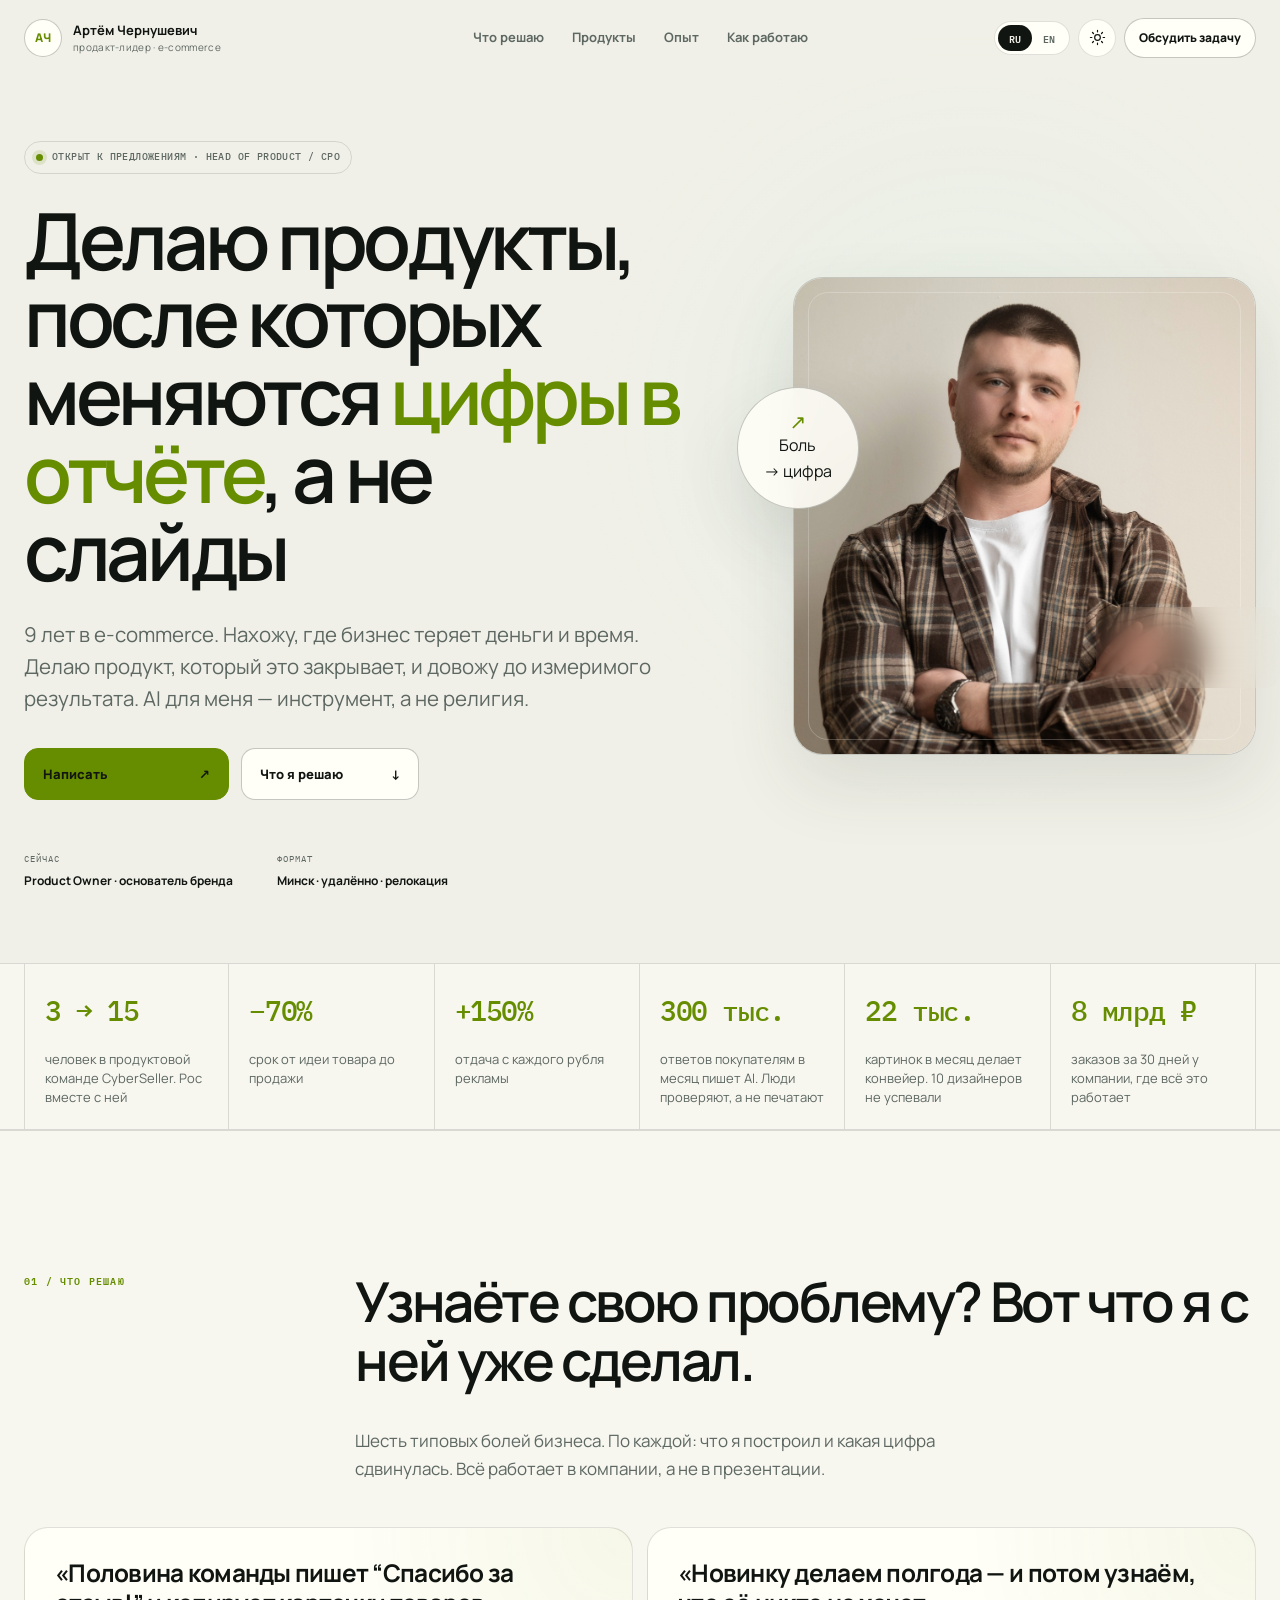
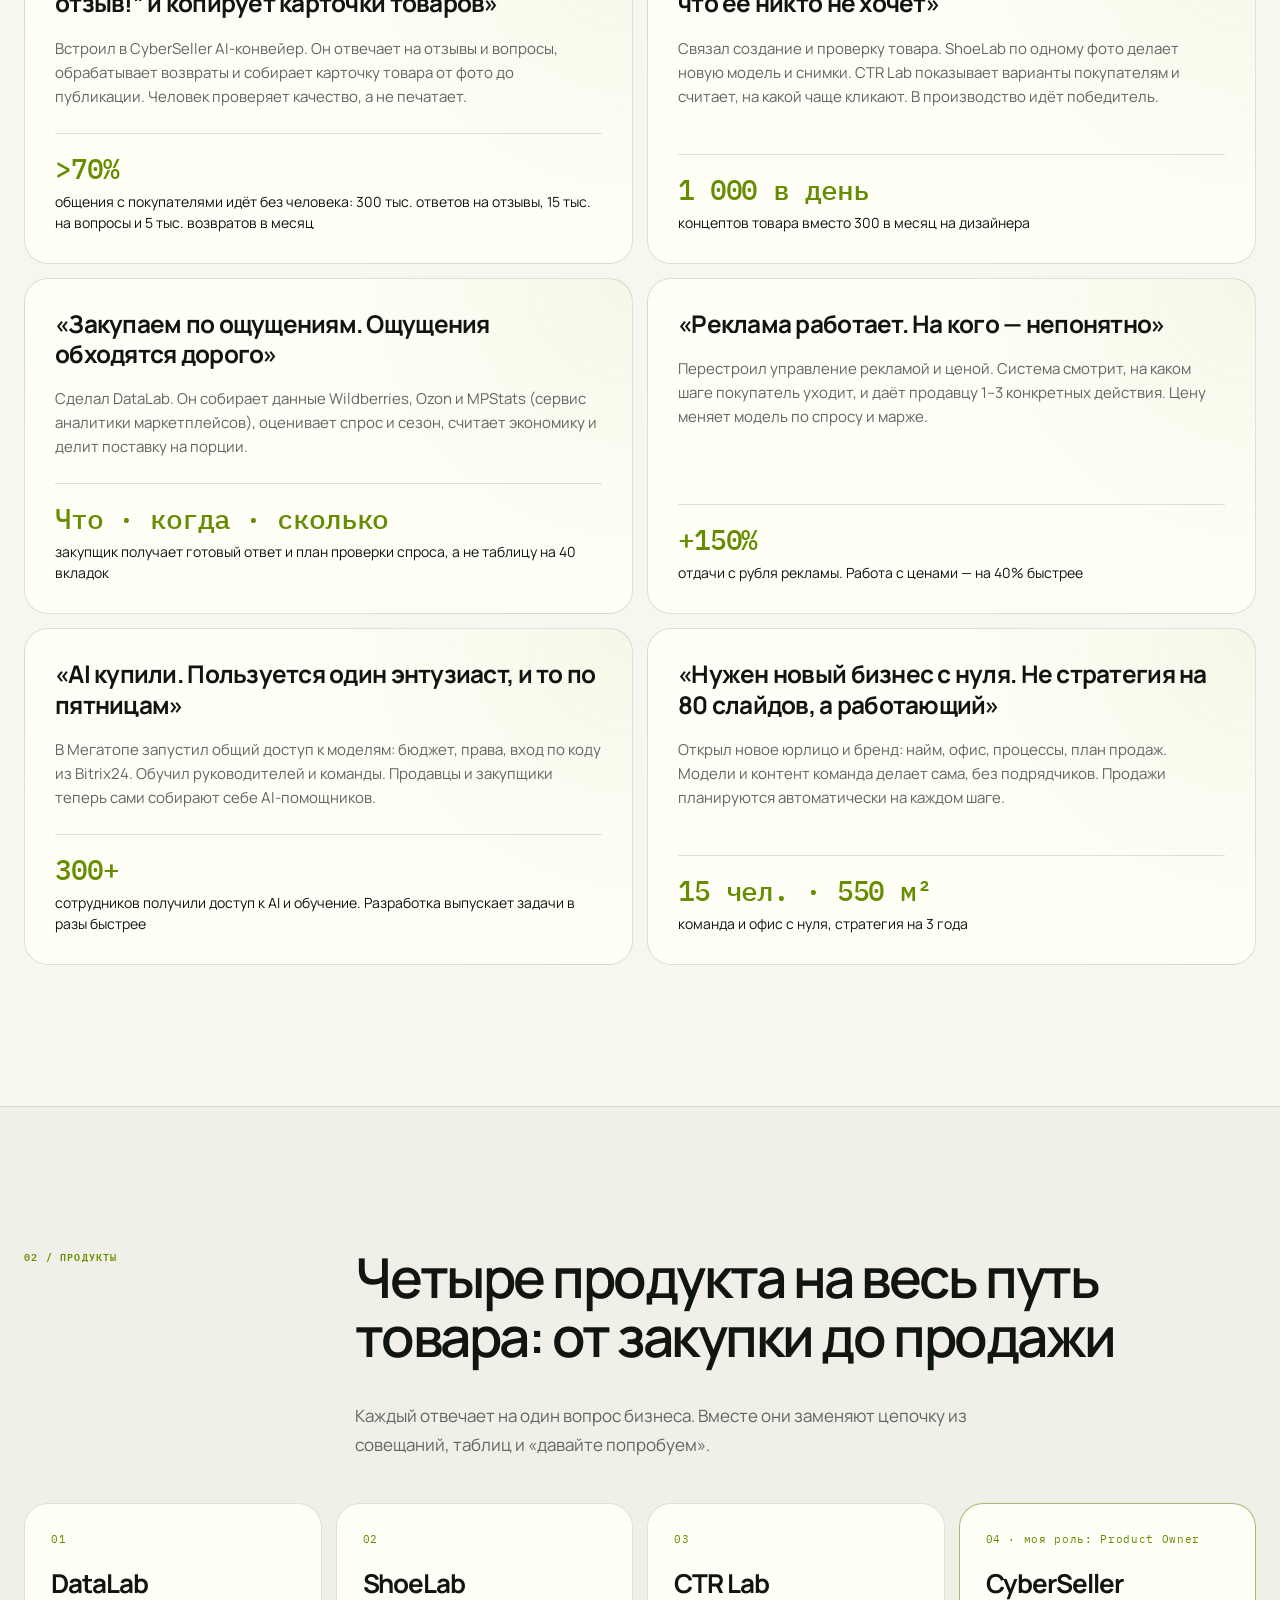
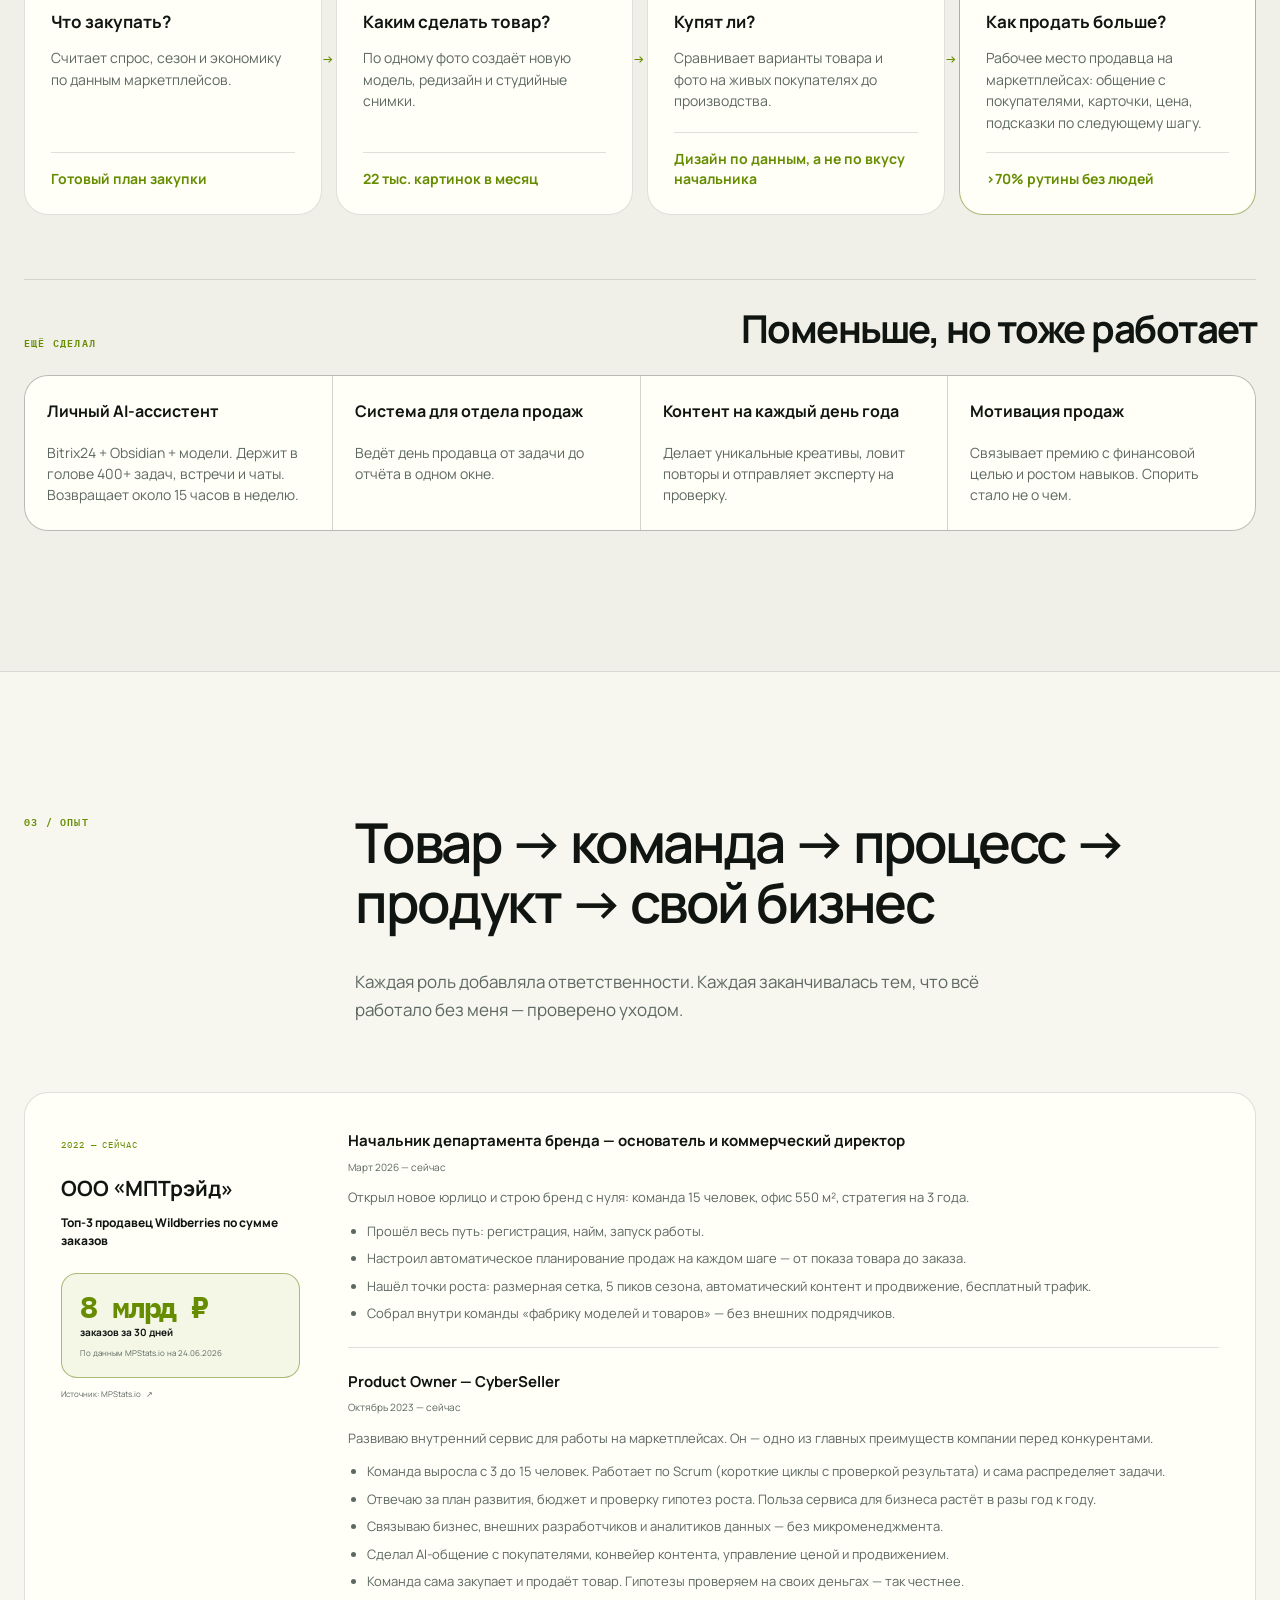
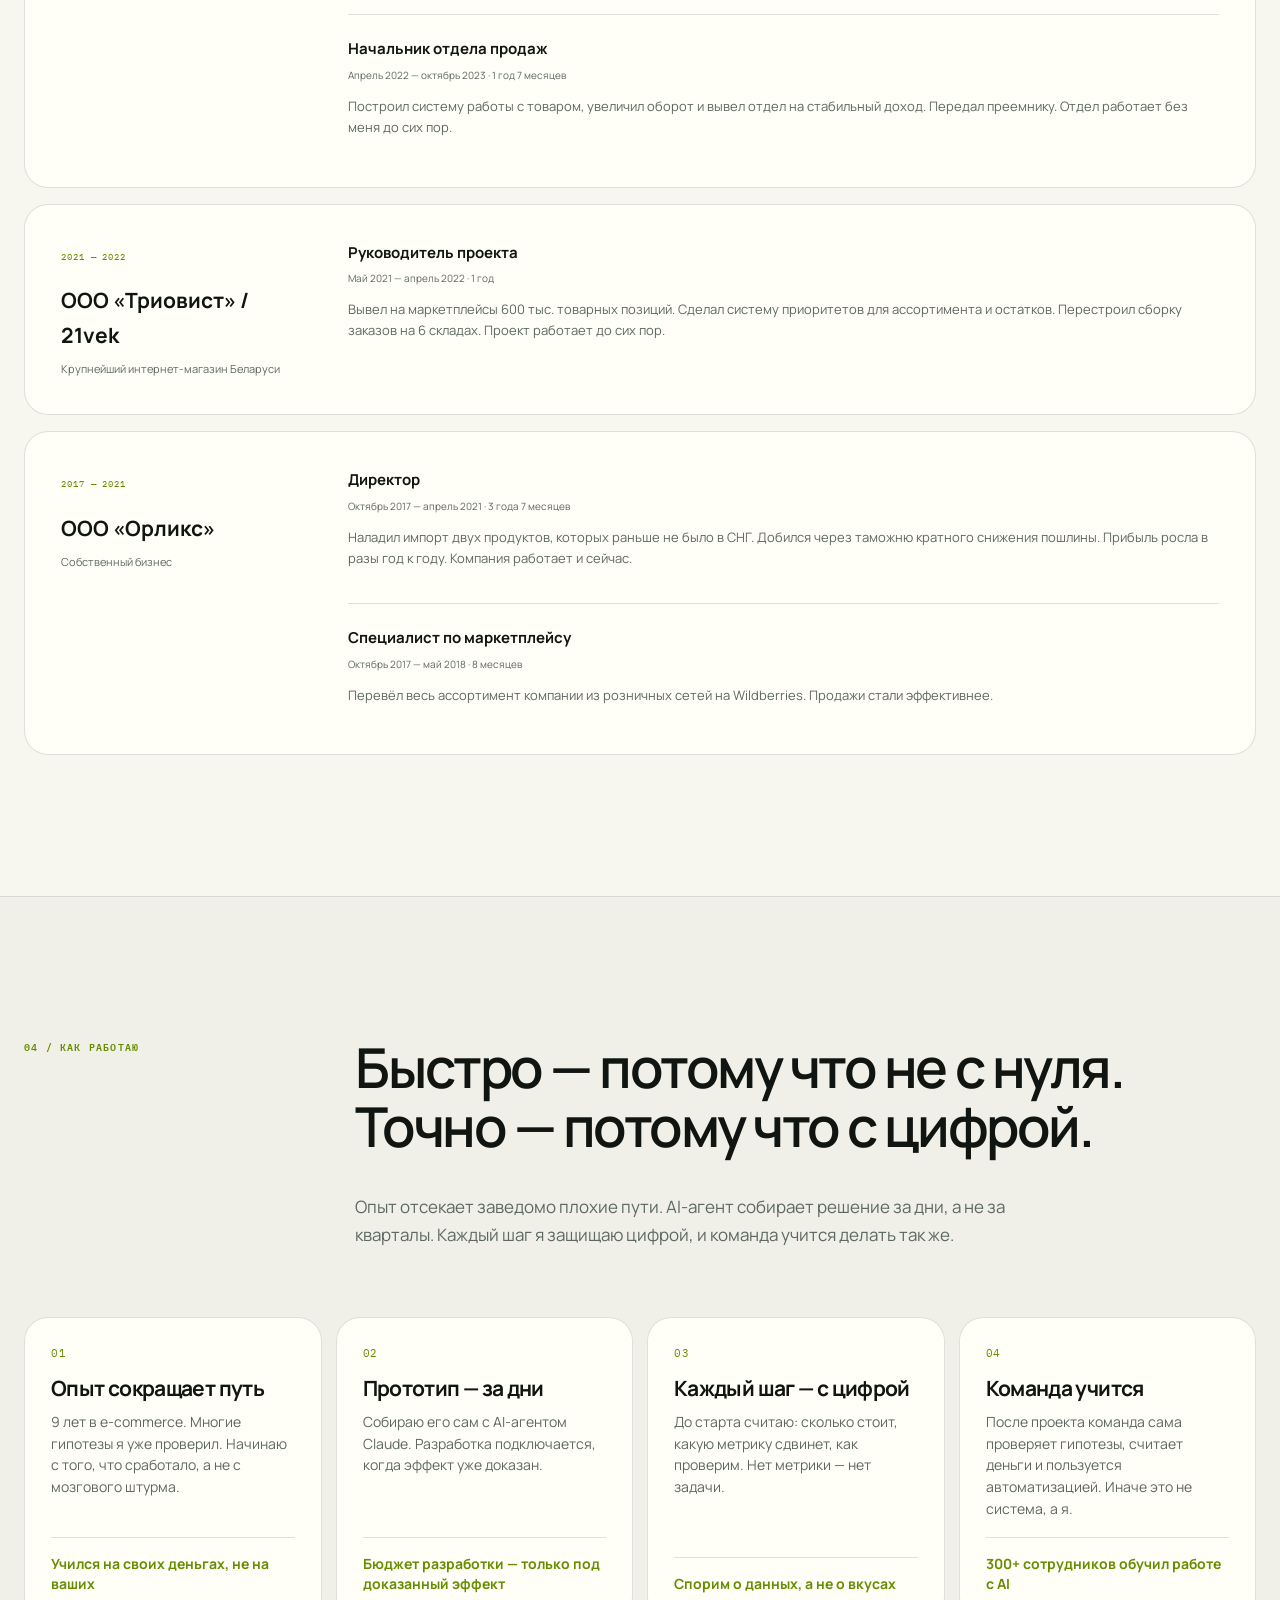
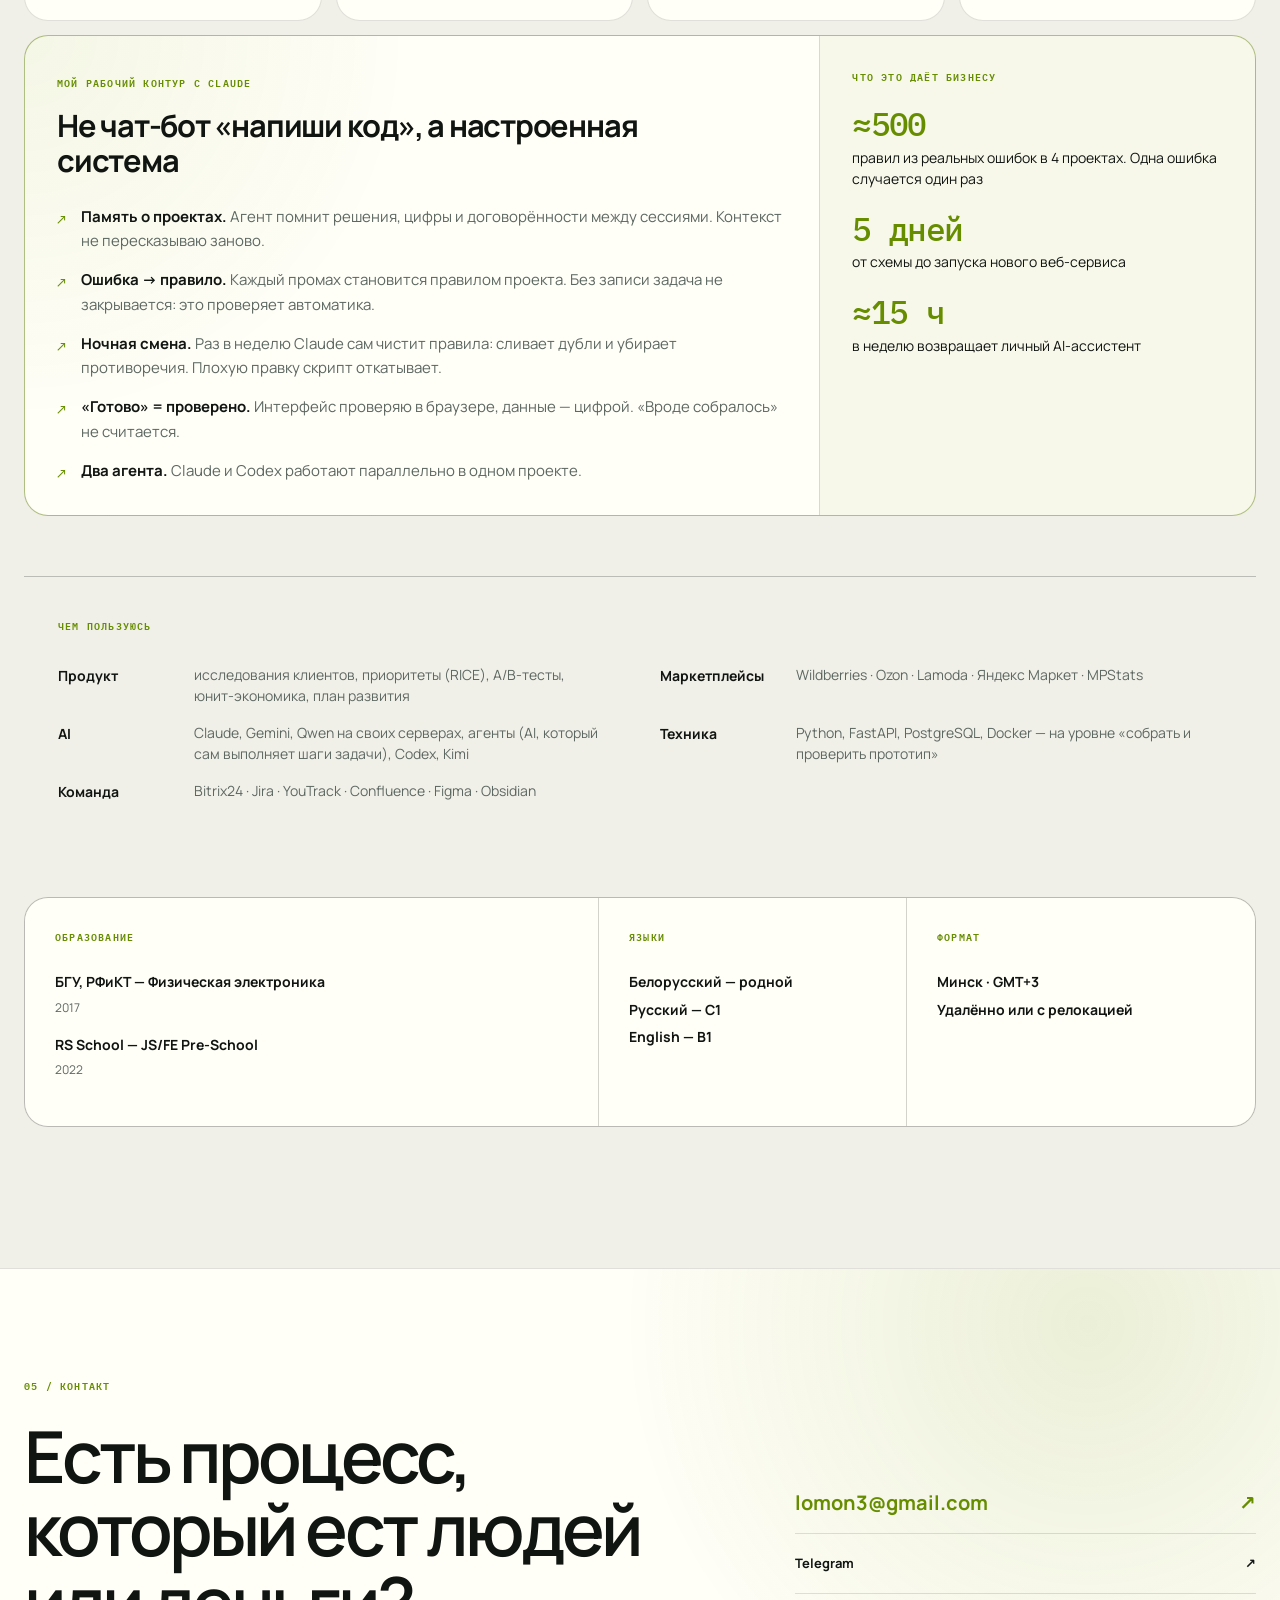
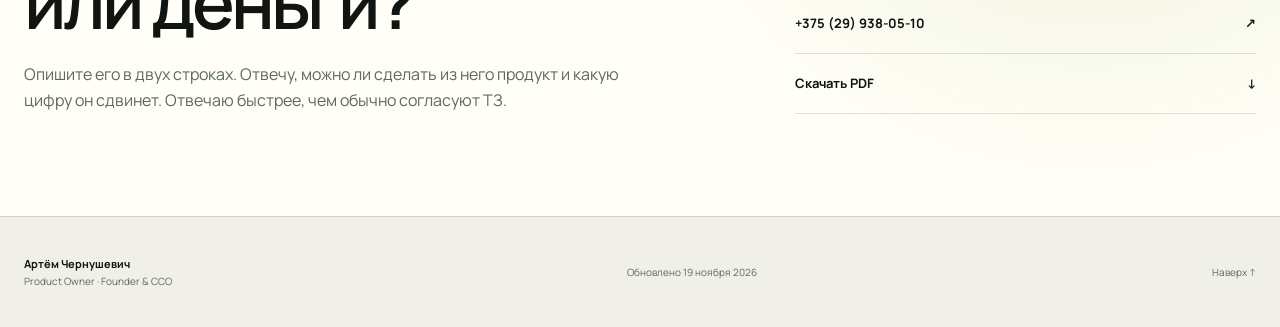
==== commit 39cf3be4: "Rework 'How I work': experience, Claude setup, numbers, team learning Replace the 5-rule list with 4" ====
--- a/index.html
+++ b/index.html
@@ -483,32 +483,79 @@
     <section class="section shell" id="approach">
       <div class="section-intro reveal">
         <span class="section-kicker lang-ru">04 / КАК РАБОТАЮ</span><span class="section-kicker lang-en">04 / HOW I WORK</span>
-        <h2 class="lang-ru">Пять правил, которые экономят бизнесу деньги</h2>
-        <h2 class="lang-en">Five rules that save a business money</h2>
-      </div>
-
-      <div class="profile-grid">
-        <article class="profile-card reveal">
-          <span class="section-kicker lang-ru">ПРАВИЛА</span><span class="section-kicker lang-en">RULES</span>
+        <h2 class="lang-ru">Быстро — потому что не с нуля. Точно — потому что с цифрой.</h2>
+        <h2 class="lang-en">Fast — because I don’t start from zero. Precise — because every step has a number.</h2>
+        <p class="lang-ru">Опыт отсекает заведомо плохие пути. AI‑агент собирает решение за дни, а не за кварталы. Каждый шаг я защищаю цифрой, и команда учится делать так же.</p>
+        <p class="lang-en">Experience cuts off the dead ends. An AI agent builds the solution in days, not quarters. I back every step with a number, and the team learns to do the same.</p>
+      </div>
+
+      <div class="method">
+        <article class="method-step reveal">
+          <span class="journey-num">01</span>
+          <h3 class="lang-ru">Опыт сокращает путь</h3><h3 class="lang-en">Experience shortens the path</h3>
+          <p class="lang-ru">9 лет в e‑commerce. Многие гипотезы я уже проверил. Начинаю с того, что сработало, а не с мозгового штурма.</p>
+          <p class="lang-en">9 years in e‑commerce. I’ve already tested many hypotheses. I start from what worked, not from a brainstorm.</p>
+          <strong class="lang-ru">Учился на своих деньгах, не на ваших</strong><strong class="lang-en">I learned on my money, not yours</strong>
+        </article>
+        <article class="method-step reveal">
+          <span class="journey-num">02</span>
+          <h3 class="lang-ru">Прототип — за дни</h3><h3 class="lang-en">Prototype in days</h3>
+          <p class="lang-ru">Собираю его сам с AI‑агентом Claude. Разработка подключается, когда эффект уже доказан.</p>
+          <p class="lang-en">I build it myself with the Claude AI agent. Developers join once the effect is proven.</p>
+          <strong class="lang-ru">Бюджет разработки — только под доказанный эффект</strong><strong class="lang-en">Dev budget goes only to proven effects</strong>
+        </article>
+        <article class="method-step reveal">
+          <span class="journey-num">03</span>
+          <h3 class="lang-ru">Каждый шаг — с цифрой</h3><h3 class="lang-en">Every step has a number</h3>
+          <p class="lang-ru">До старта считаю: сколько стоит, какую метрику сдвинет, как проверим. Нет метрики — нет задачи.</p>
+          <p class="lang-en">Before we start I calculate the cost, the metric it moves and how we’ll check it. No metric, no task.</p>
+          <strong class="lang-ru">Спорим о данных, а не о вкусах</strong><strong class="lang-en">We argue about data, not taste</strong>
+        </article>
+        <article class="method-step reveal">
+          <span class="journey-num">04</span>
+          <h3 class="lang-ru">Команда учится</h3><h3 class="lang-en">The team learns</h3>
+          <p class="lang-ru">После проекта команда сама проверяет гипотезы, считает деньги и пользуется автоматизацией. Иначе это не система, а я.</p>
+          <p class="lang-en">After the project the team tests hypotheses, counts money and uses automation on its own. Otherwise it’s not a system, it’s me.</p>
+          <strong class="lang-ru">300+ сотрудников обучил работе с AI</strong><strong class="lang-en">300+ employees trained to work with AI</strong>
+        </article>
+      </div>
+
+      <article class="claude-card reveal">
+        <div class="claude-setup">
+          <span class="section-kicker lang-ru">МОЙ РАБОЧИЙ КОНТУР С CLAUDE</span><span class="section-kicker lang-en">MY CLAUDE SETUP</span>
+          <h3 class="lang-ru">Не чат‑бот «напиши код», а настроенная система</h3>
+          <h3 class="lang-en">Not a “write me some code” chatbot — a configured system</h3>
           <ul class="check-list">
-            <li class="lang-ru"><b>Сначала цифра, потом фича.</b> Нет метрики — нет задачи.</li><li class="lang-en"><b>Number first, feature second.</b> No metric, no task.</li>
-            <li class="lang-ru"><b>Проверяю дёшево, прежде чем делать дорого.</b> Прототип стоит меньше, чем партия, которая не продалась.</li><li class="lang-en"><b>Test cheap before building expensive.</b> A prototype costs less than a batch that didn’t sell.</li>
-            <li class="lang-ru"><b>Собираю прототипы сам.</b> Поэтому знаю, сколько на самом деле стоит задача, которую ставлю.</li><li class="lang-en"><b>I build prototypes myself.</b> So I know what a task really costs before I assign it.</li>
-            <li class="lang-ru"><b>Модель выбираю под задачу.</b> Считаю цену, скорость и приватность, а не моду.</li><li class="lang-en"><b>I pick the model for the job.</b> I weigh cost, speed and privacy, not hype.</li>
-            <li class="lang-ru"><b>Строю так, чтобы работало без меня.</b> Иначе это не система, а я.</li><li class="lang-en"><b>I build things that run without me.</b> Otherwise it’s not a system, it’s me.</li>
+            <li class="lang-ru"><b>Память о проектах.</b> Агент помнит решения, цифры и договорённости между сессиями. Контекст не пересказываю заново.</li>
+            <li class="lang-en"><b>Project memory.</b> The agent remembers decisions, numbers and agreements across sessions. I don’t re‑explain context.</li>
+            <li class="lang-ru"><b>Ошибка → правило.</b> Каждый промах становится правилом проекта. Без записи задача не закрывается: это проверяет автоматика.</li>
+            <li class="lang-en"><b>Mistake → rule.</b> Every miss becomes a project rule. A task can’t close without it: automation checks that.</li>
+            <li class="lang-ru"><b>Ночная смена.</b> Раз в неделю Claude сам чистит правила: сливает дубли и убирает противоречия. Плохую правку скрипт откатывает.</li>
+            <li class="lang-en"><b>Night shift.</b> Once a week Claude cleans up the rules itself: merges duplicates, resolves conflicts. A script reverts bad edits.</li>
+            <li class="lang-ru"><b>«Готово» = проверено.</b> Интерфейс проверяю в браузере, данные — цифрой. «Вроде собралось» не считается.</li>
+            <li class="lang-en"><b>“Done” = verified.</b> UI is checked in a browser, data with a number. “Seems to build” doesn’t count.</li>
+            <li class="lang-ru"><b>Два агента.</b> Claude и Codex работают параллельно в одном проекте.</li>
+            <li class="lang-en"><b>Two agents.</b> Claude and Codex work in parallel on one project.</li>
           </ul>
-        </article>
-        <article class="profile-card reveal">
-          <span class="section-kicker lang-ru">ЧЕМ ПОЛЬЗУЮСЬ</span><span class="section-kicker lang-en">TOOLKIT</span>
-          <dl class="toolkit">
-            <div><dt class="lang-ru">Продукт</dt><dt class="lang-en">Product</dt><dd class="lang-ru">исследования клиентов, приоритеты (RICE), A/B‑тесты, юнит‑экономика, план развития</dd><dd class="lang-en">customer research, prioritisation (RICE), A/B tests, unit economics, roadmap</dd></div>
-            <div><dt class="lang-ru">Маркетплейсы</dt><dt class="lang-en">Marketplaces</dt><dd>Wildberries · Ozon · Lamoda · <span class="lang-ru">Яндекс Маркет</span><span class="lang-en">Yandex Market</span> · MPStats</dd></div>
-            <div><dt>AI</dt><dd class="lang-ru">Claude, Gemini, Qwen на своих серверах, агенты (AI, который сам выполняет шаги задачи), Codex, Kimi</dd><dd class="lang-en">Claude, Gemini, self‑hosted Qwen, agents (AI that carries out task steps itself), Codex, Kimi</dd></div>
-            <div><dt class="lang-ru">Техника</dt><dt class="lang-en">Tech</dt><dd class="lang-ru">Python, FastAPI, PostgreSQL, Docker — на уровне «собрать и проверить прототип»</dd><dd class="lang-en">Python, FastAPI, PostgreSQL, Docker — enough to build and test a prototype</dd></div>
-            <div><dt class="lang-ru">Команда</dt><dt class="lang-en">Team</dt><dd>Bitrix24 · Jira · YouTrack · Confluence · Figma · Obsidian</dd></div>
-          </dl>
-        </article>
-      </div>
+        </div>
+        <div class="claude-effect">
+          <span class="section-kicker lang-ru">ЧТО ЭТО ДАЁТ БИЗНЕСУ</span><span class="section-kicker lang-en">WHAT THE BUSINESS GETS</span>
+          <div><strong>≈500</strong><span class="lang-ru">правил из реальных ошибок в 4 проектах. Одна ошибка случается один раз</span><span class="lang-en">rules from real mistakes across 4 projects. Each mistake happens once</span></div>
+          <div><strong class="lang-ru">5 дней</strong><strong class="lang-en">5 days</strong><span class="lang-ru">от схемы до запуска нового веб‑сервиса</span><span class="lang-en">from design to launch of a new web service</span></div>
+          <div><strong class="lang-ru">≈15 ч</strong><strong class="lang-en">≈15 h</strong><span class="lang-ru">в неделю возвращает личный AI‑ассистент</span><span class="lang-en">a week given back by my personal AI assistant</span></div>
+        </div>
+      </article>
+
+      <article class="profile-card toolkit-card reveal">
+        <span class="section-kicker lang-ru">ЧЕМ ПОЛЬЗУЮСЬ</span><span class="section-kicker lang-en">TOOLKIT</span>
+        <dl class="toolkit">
+          <div><dt class="lang-ru">Продукт</dt><dt class="lang-en">Product</dt><dd class="lang-ru">исследования клиентов, приоритеты (RICE), A/B‑тесты, юнит‑экономика, план развития</dd><dd class="lang-en">customer research, prioritisation (RICE), A/B tests, unit economics, roadmap</dd></div>
+          <div><dt class="lang-ru">Маркетплейсы</dt><dt class="lang-en">Marketplaces</dt><dd>Wildberries · Ozon · Lamoda · <span class="lang-ru">Яндекс Маркет</span><span class="lang-en">Yandex Market</span> · MPStats</dd></div>
+          <div><dt>AI</dt><dd class="lang-ru">Claude, Gemini, Qwen на своих серверах, агенты (AI, который сам выполняет шаги задачи), Codex, Kimi</dd><dd class="lang-en">Claude, Gemini, self‑hosted Qwen, agents (AI that carries out task steps itself), Codex, Kimi</dd></div>
+          <div><dt class="lang-ru">Техника</dt><dt class="lang-en">Tech</dt><dd class="lang-ru">Python, FastAPI, PostgreSQL, Docker — на уровне «собрать и проверить прототип»</dd><dd class="lang-en">Python, FastAPI, PostgreSQL, Docker — enough to build and test a prototype</dd></div>
+          <div><dt class="lang-ru">Команда</dt><dt class="lang-en">Team</dt><dd>Bitrix24 · Jira · YouTrack · Confluence · Figma · Obsidian</dd></div>
+        </dl>
+      </article>
 
       <div class="credentials reveal">
         <div>
--- a/styles.css
+++ b/styles.css
@@ -1147,12 +1147,6 @@
   font-size: 10px;
 }
 
-.profile-grid {
-  display: grid;
-  grid-template-columns: repeat(2, 1fr);
-  gap: 14px;
-  margin-top: 70px;
-}
 
 .profile-card {
   padding: 34px;
@@ -1527,9 +1521,6 @@
     gap: 38px;
   }
 
-  .profile-grid {
-    grid-template-columns: 1fr;
-  }
 
   .credentials {
     grid-template-columns: 1fr;
@@ -1961,6 +1952,143 @@
   .toolkit > div {
     grid-template-columns: 1fr;
     gap: 4px;
+  }
+}
+
+/* How I work: method steps + Claude setup */
+.method {
+  display: grid;
+  grid-template-columns: repeat(4, minmax(0, 1fr));
+  gap: 14px;
+}
+
+.method-step {
+  display: flex;
+  flex-direction: column;
+  padding: 26px;
+  border: 1px solid var(--line);
+  border-radius: var(--radius);
+  background: var(--surface);
+}
+
+.method-step h3 {
+  margin: 14px 0 10px;
+  font-size: 21px;
+  letter-spacing: -0.03em;
+  line-height: 1.2;
+}
+
+.method-step p {
+  margin: 0 0 18px;
+  color: var(--muted);
+  font-size: 14px;
+  line-height: 1.55;
+}
+
+.method-step strong {
+  margin-top: auto;
+  padding-top: 16px;
+  border-top: 1px solid var(--line);
+  color: var(--acid);
+  font-size: 14px;
+  line-height: 1.4;
+}
+
+.claude-card {
+  display: grid;
+  grid-template-columns: minmax(0, 1.55fr) minmax(0, 0.85fr);
+  margin-top: 14px;
+  overflow: hidden;
+  border: 1px solid color-mix(in srgb, var(--acid) 40%, var(--line));
+  border-radius: var(--radius);
+  background:
+    radial-gradient(circle at 0% 0%, color-mix(in srgb, var(--acid) 7%, transparent), transparent 24rem),
+    var(--surface);
+}
+
+.claude-setup {
+  padding: 32px;
+}
+
+.claude-setup h3 {
+  max-width: 620px;
+  margin: 14px 0 0;
+  font-size: clamp(24px, 2.4vw, 32px);
+  letter-spacing: -0.04em;
+  line-height: 1.15;
+}
+
+.claude-effect {
+  display: grid;
+  align-content: start;
+  gap: 22px;
+  padding: 32px;
+  border-left: 1px solid var(--line);
+  background: color-mix(in srgb, var(--acid) 5%, transparent);
+}
+
+.claude-effect > div {
+  display: grid;
+  gap: 4px;
+}
+
+.claude-effect strong {
+  color: var(--acid);
+  font-family: "IBM Plex Mono", monospace;
+  font-size: clamp(26px, 2.6vw, 36px);
+  font-weight: 500;
+  letter-spacing: -0.05em;
+  line-height: 1.1;
+}
+
+.claude-effect span:not(.section-kicker) {
+  font-size: 14px;
+  line-height: 1.5;
+}
+
+.toolkit-card {
+  margin-top: 60px;
+}
+
+.toolkit-card .toolkit {
+  grid-template-columns: repeat(2, minmax(0, 1fr));
+  column-gap: 40px;
+}
+
+@media (max-width: 1100px) {
+  .method {
+    grid-template-columns: repeat(2, minmax(0, 1fr));
+  }
+}
+
+@media (max-width: 840px) {
+  .claude-card {
+    grid-template-columns: 1fr;
+  }
+
+  .claude-effect {
+    border-top: 1px solid var(--line);
+    border-left: 0;
+  }
+
+  .toolkit-card .toolkit {
+    grid-template-columns: 1fr;
+  }
+}
+
+@media (max-width: 600px) {
+  .method {
+    grid-template-columns: 1fr;
+  }
+
+  .method-step,
+  .claude-setup,
+  .claude-effect {
+    padding: 22px;
+  }
+
+  .toolkit-card {
+    padding-inline: 0;
   }
 }
 
@@ -2333,11 +2461,6 @@
     margin-top: 1mm;
   }
 
-  .profile-grid {
-    grid-template-columns: repeat(2, 1fr);
-    gap: 3mm;
-    margin-top: 5mm;
-  }
 
   .profile-card {
     padding: 4mm;
@@ -2475,6 +2598,77 @@
     margin-bottom: 4mm;
   }
 
+  .method {
+    grid-template-columns: repeat(4, minmax(0, 1fr));
+    gap: 3mm;
+  }
+
+  .method-step {
+    padding: 4mm;
+    break-inside: avoid;
+    border-radius: 4mm;
+  }
+
+  .method-step h3 {
+    margin: 2mm 0 1.5mm;
+    font-size: 9pt;
+  }
+
+  .method-step p {
+    margin-bottom: 2.5mm;
+    font-size: 6.8pt;
+    line-height: 1.4;
+  }
+
+  .method-step strong {
+    padding-top: 2mm;
+    font-size: 6.8pt;
+  }
+
+  .claude-card {
+    grid-template-columns: minmax(0, 1.55fr) minmax(0, 0.85fr);
+    margin-top: 3mm;
+    break-inside: avoid;
+    border-radius: 4mm;
+  }
+
+  .claude-setup,
+  .claude-effect {
+    padding: 4mm;
+  }
+
+  .claude-effect {
+    gap: 3mm;
+    border-top: 0;
+    border-left: 1px solid var(--line);
+  }
+
+  .claude-setup h3 {
+    margin-top: 2mm;
+    font-size: 11pt;
+  }
+
+  .claude-effect strong {
+    font-size: 13pt;
+  }
+
+  .claude-effect span:not(.section-kicker) {
+    font-size: 6.8pt;
+    line-height: 1.35;
+  }
+
+  .toolkit-card {
+    margin-top: 4mm;
+    padding: 4mm;
+    break-inside: avoid;
+  }
+
+  .toolkit-card .toolkit {
+    grid-template-columns: repeat(2, minmax(0, 1fr));
+    column-gap: 6mm;
+  }
+
+
   .toolkit {
     gap: 2mm;
     margin-top: 4mm;
